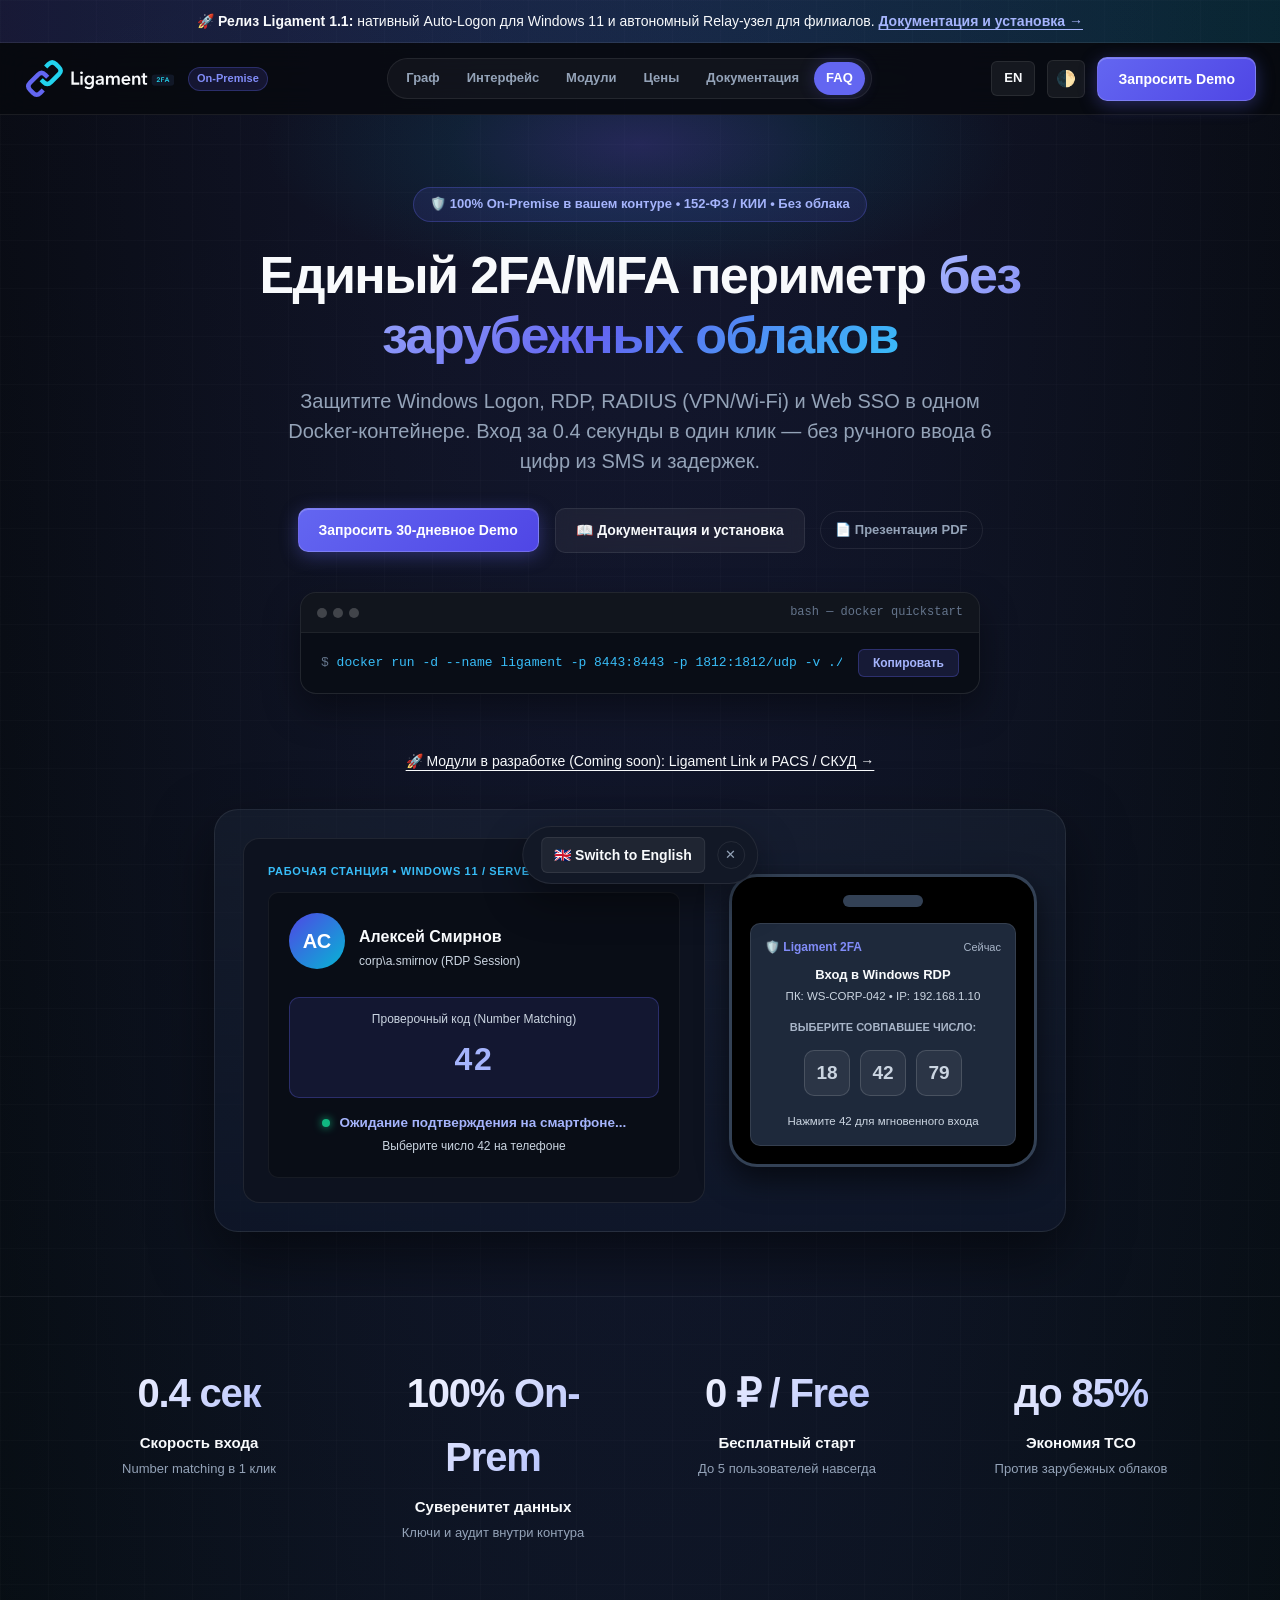
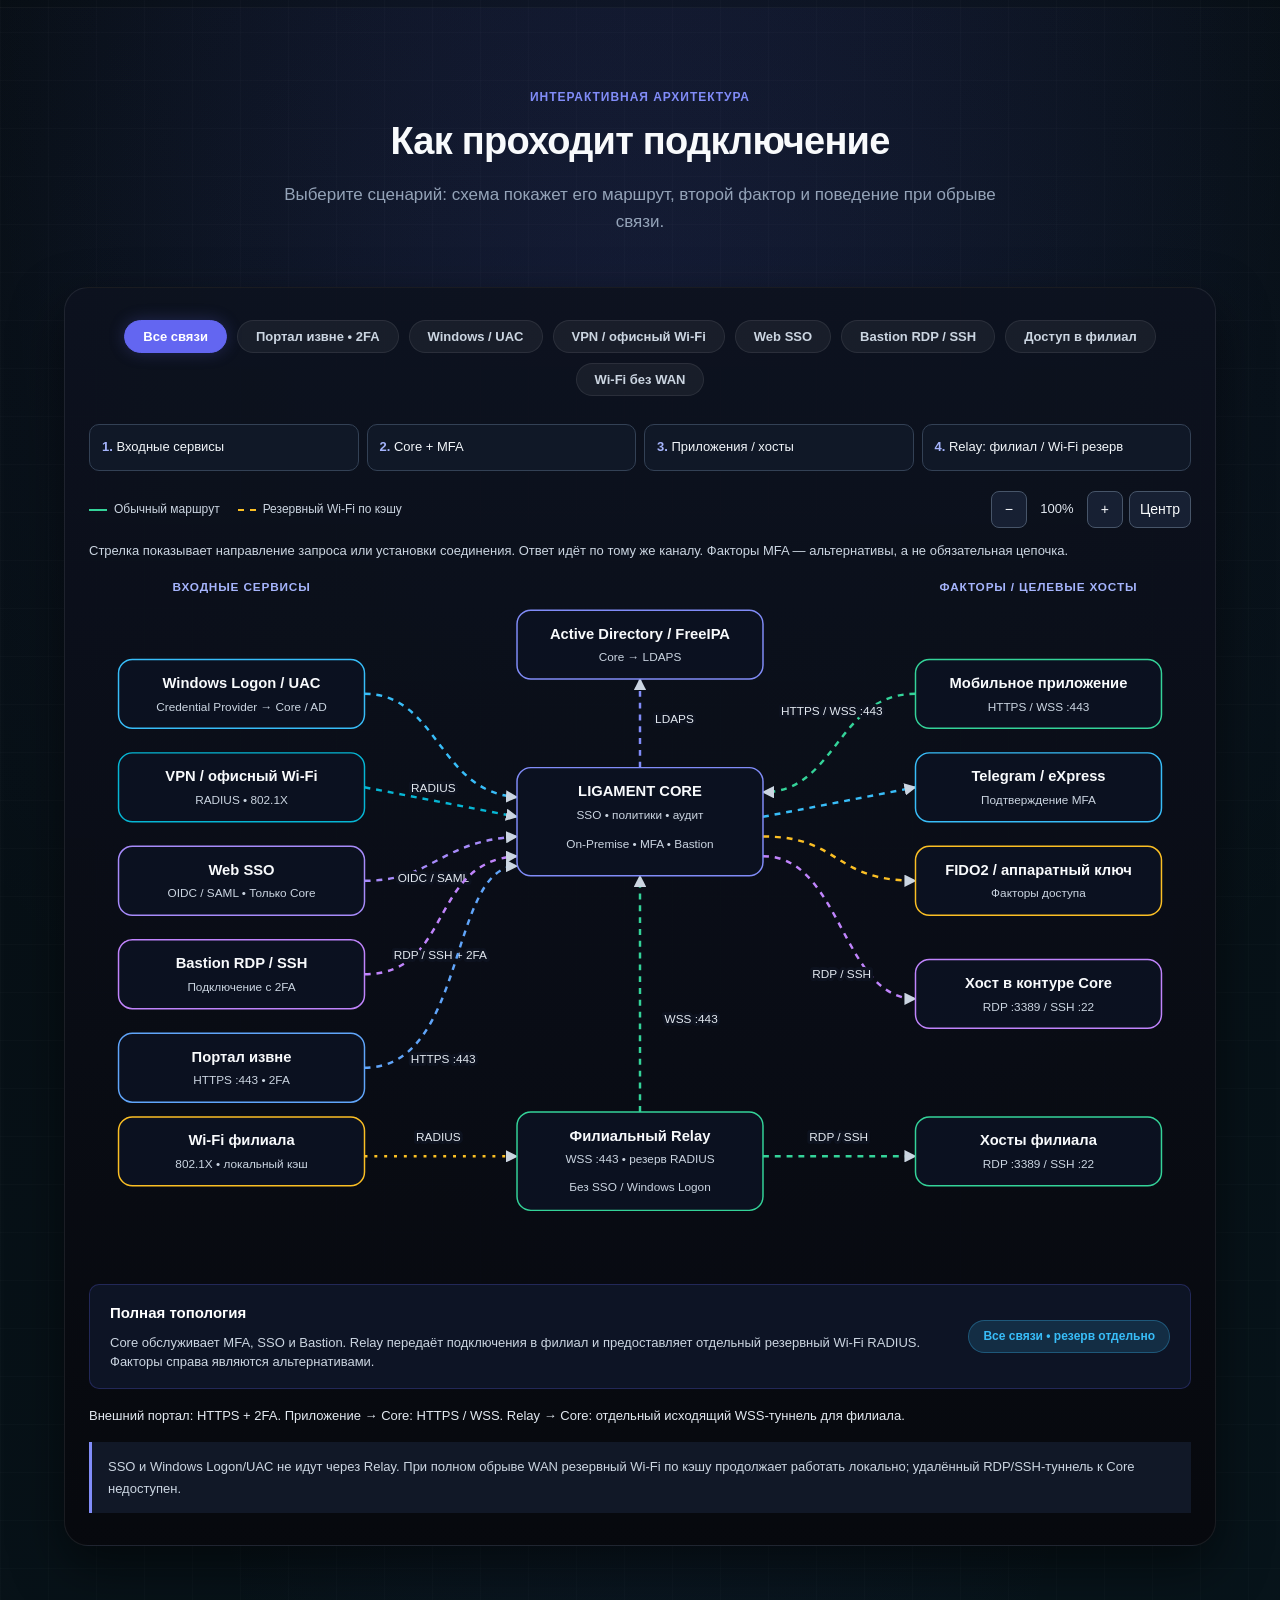
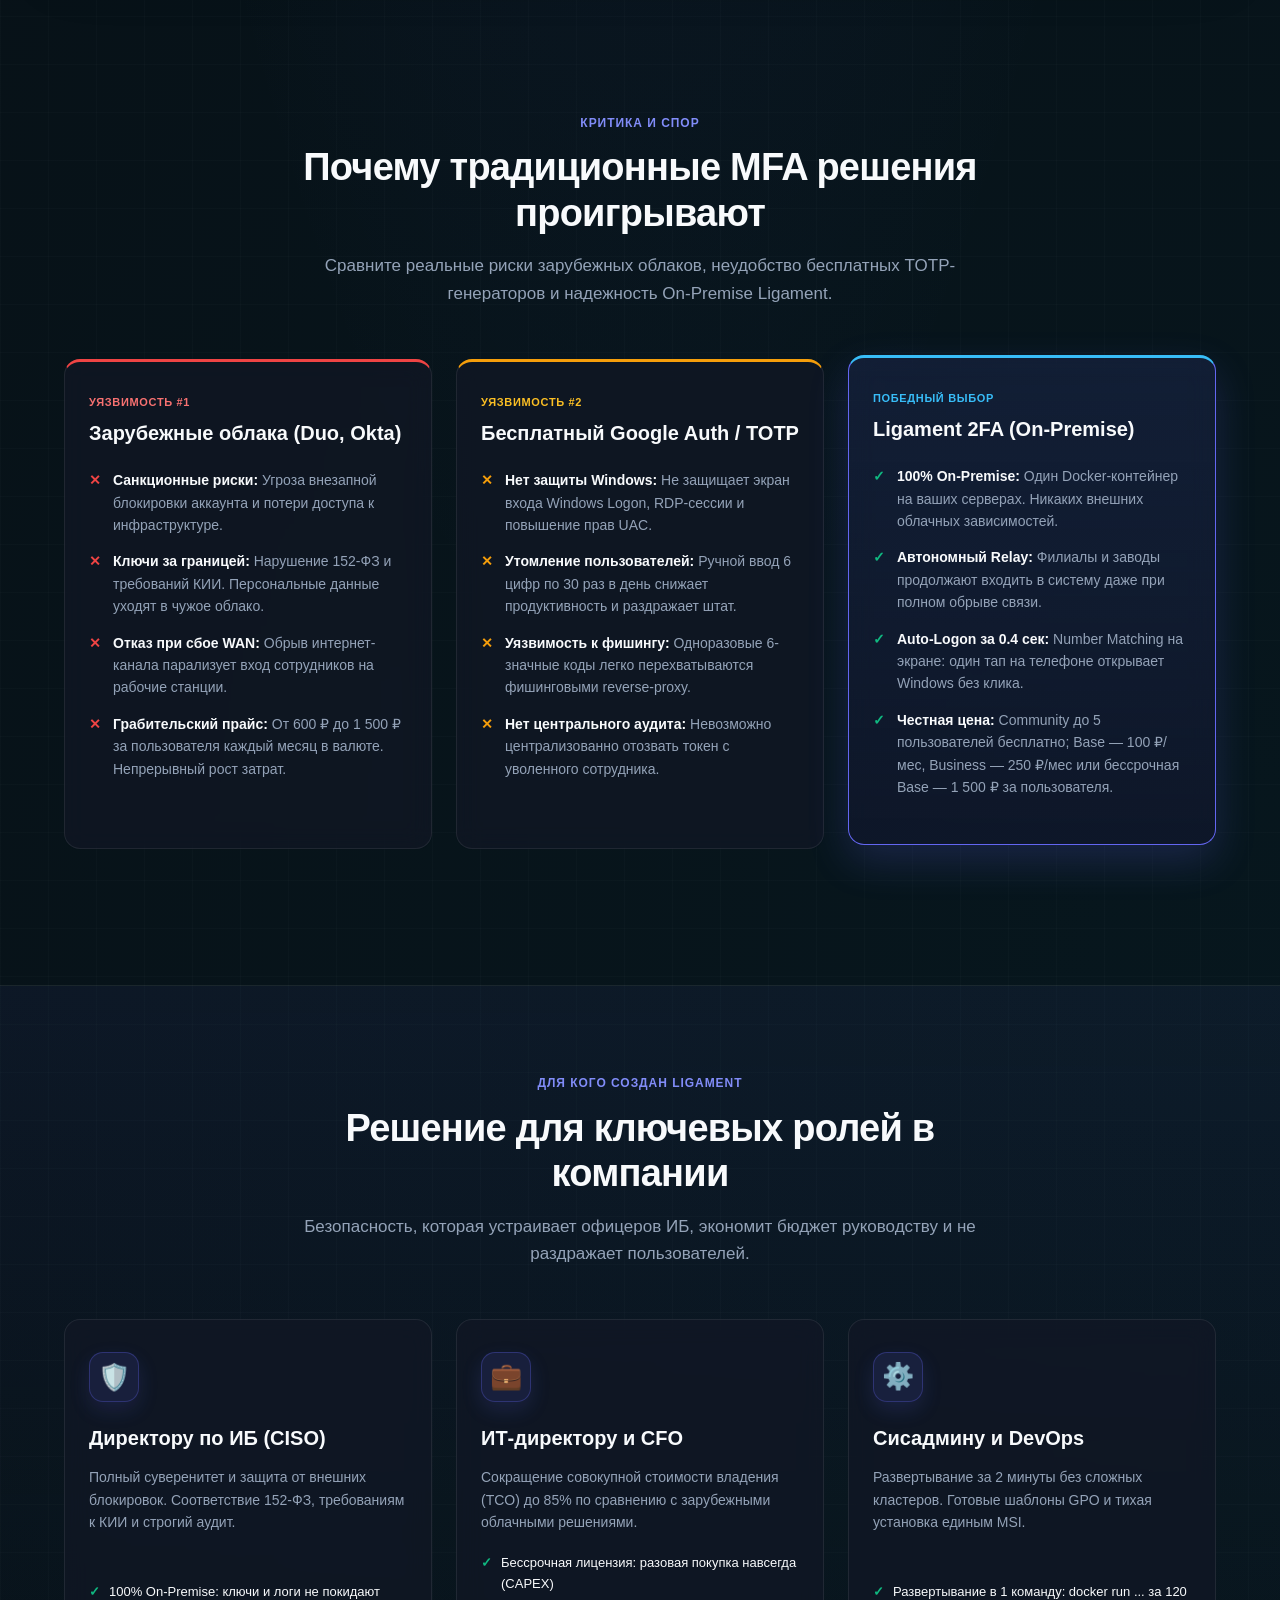
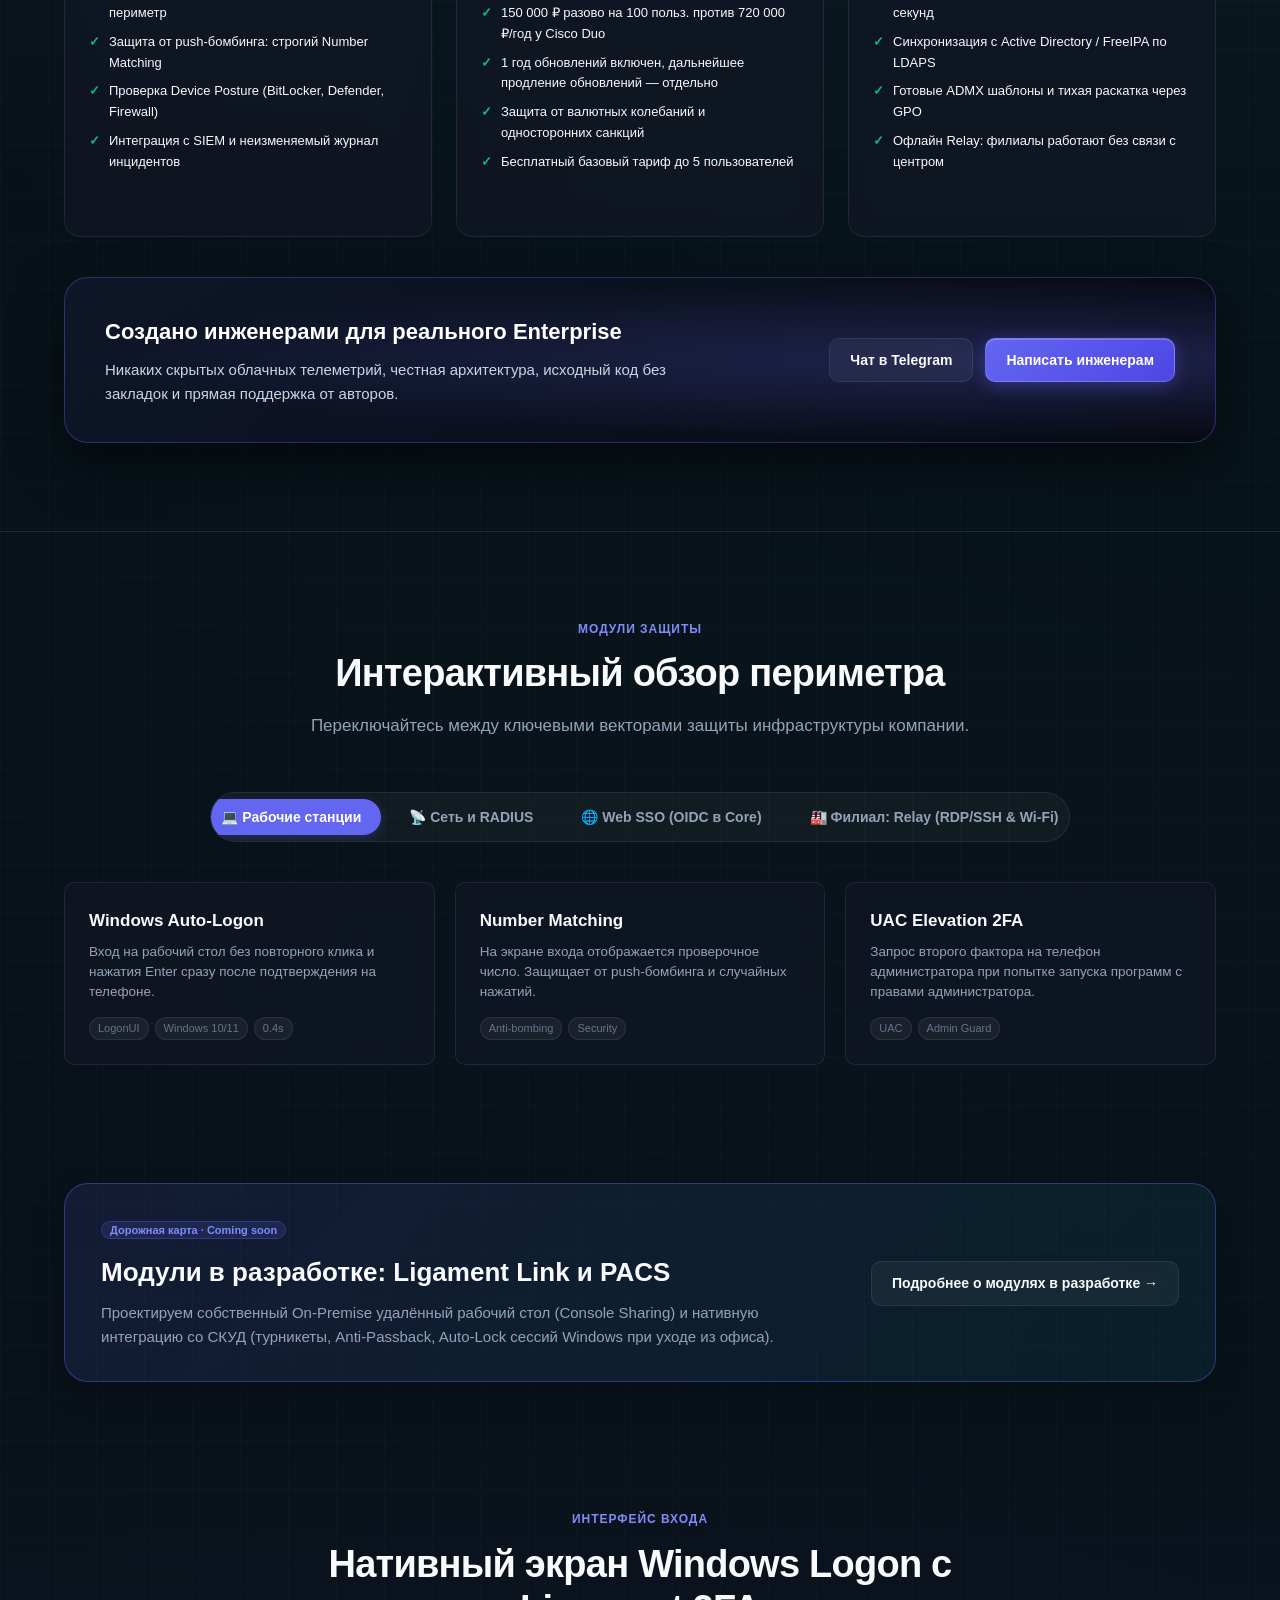
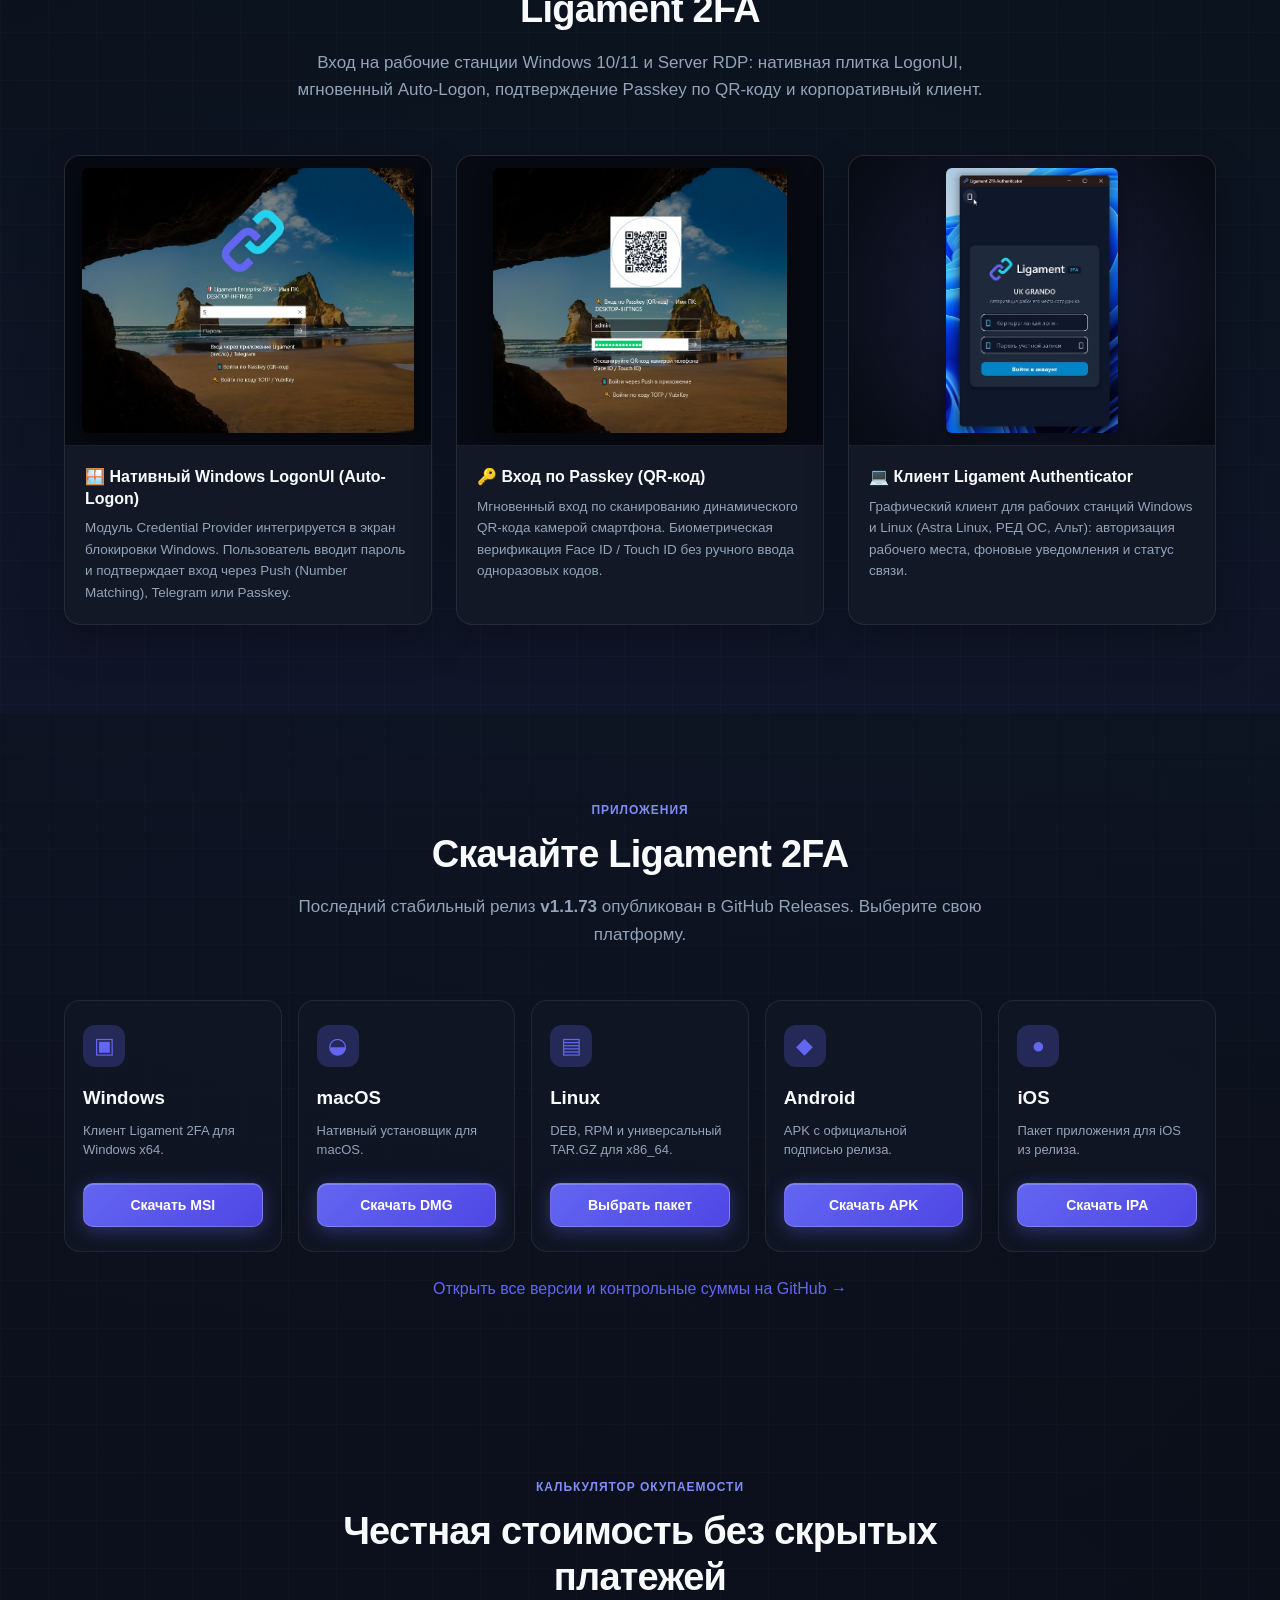
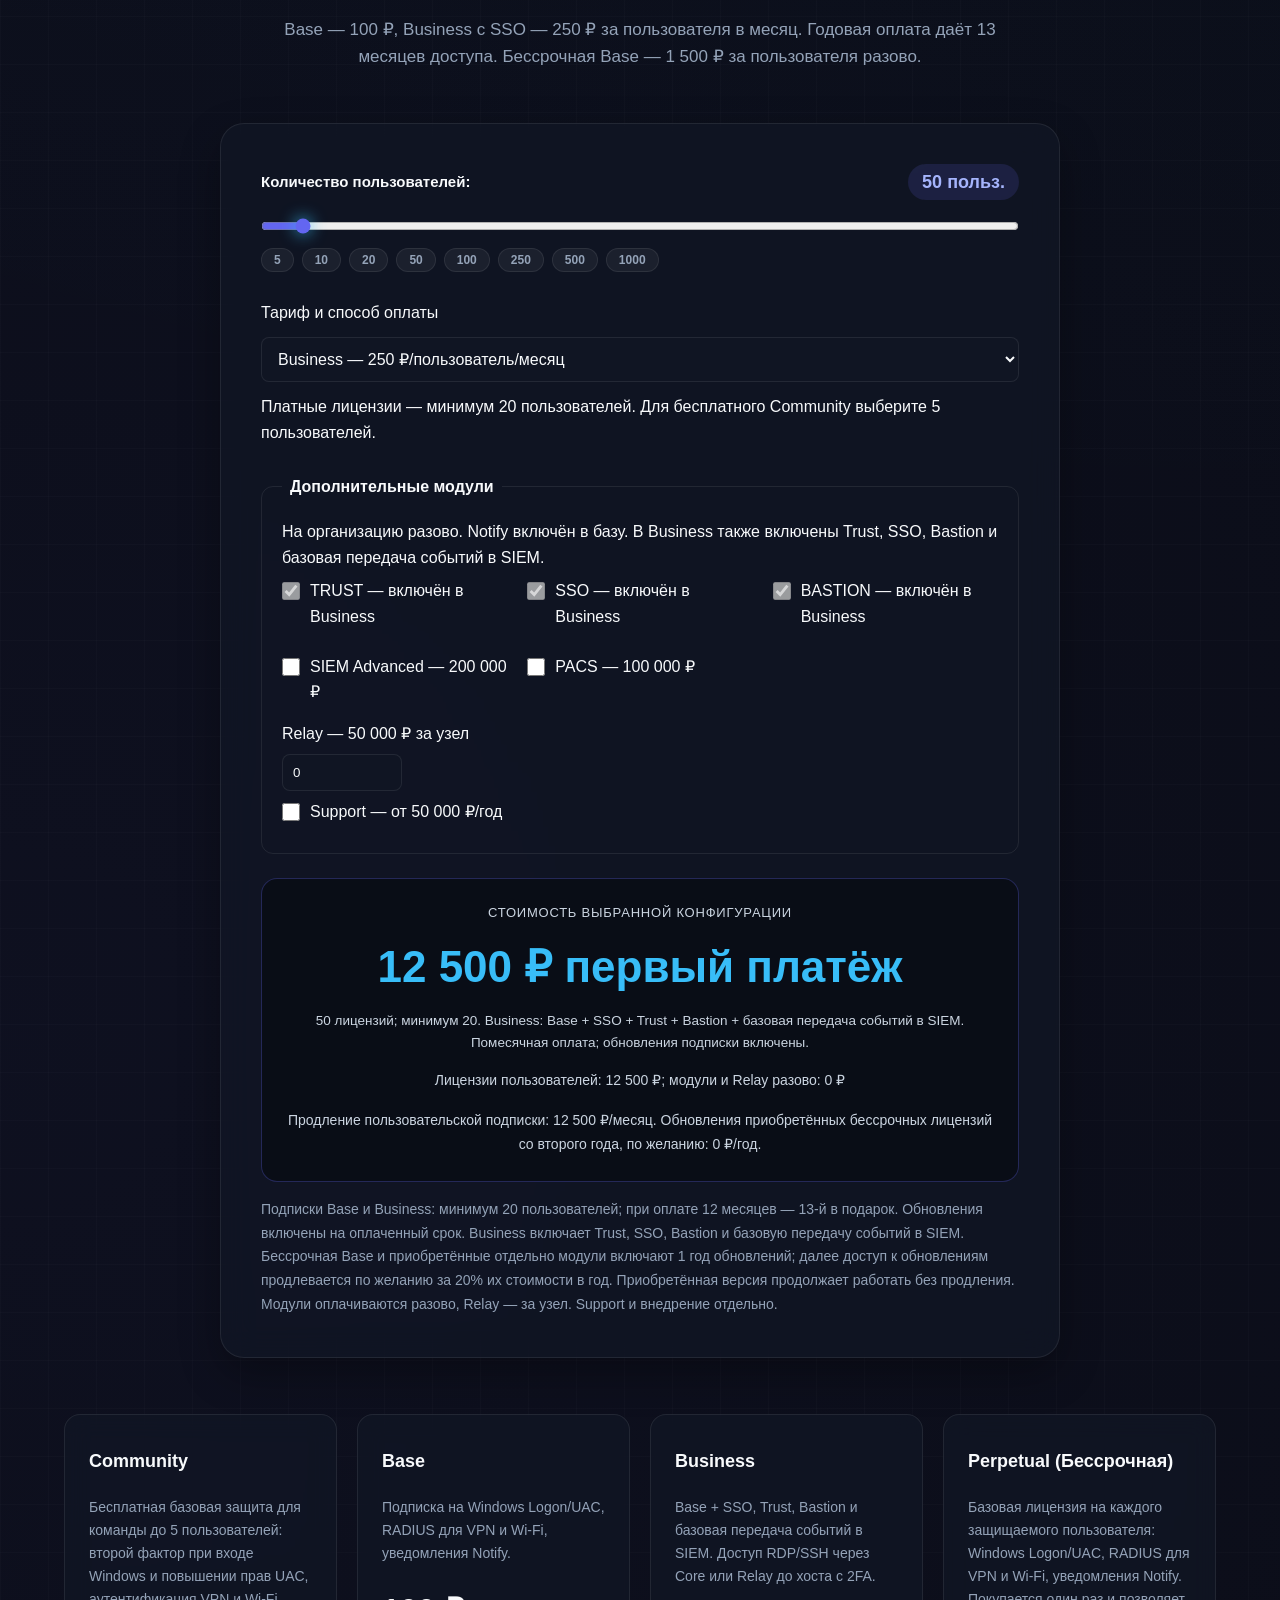
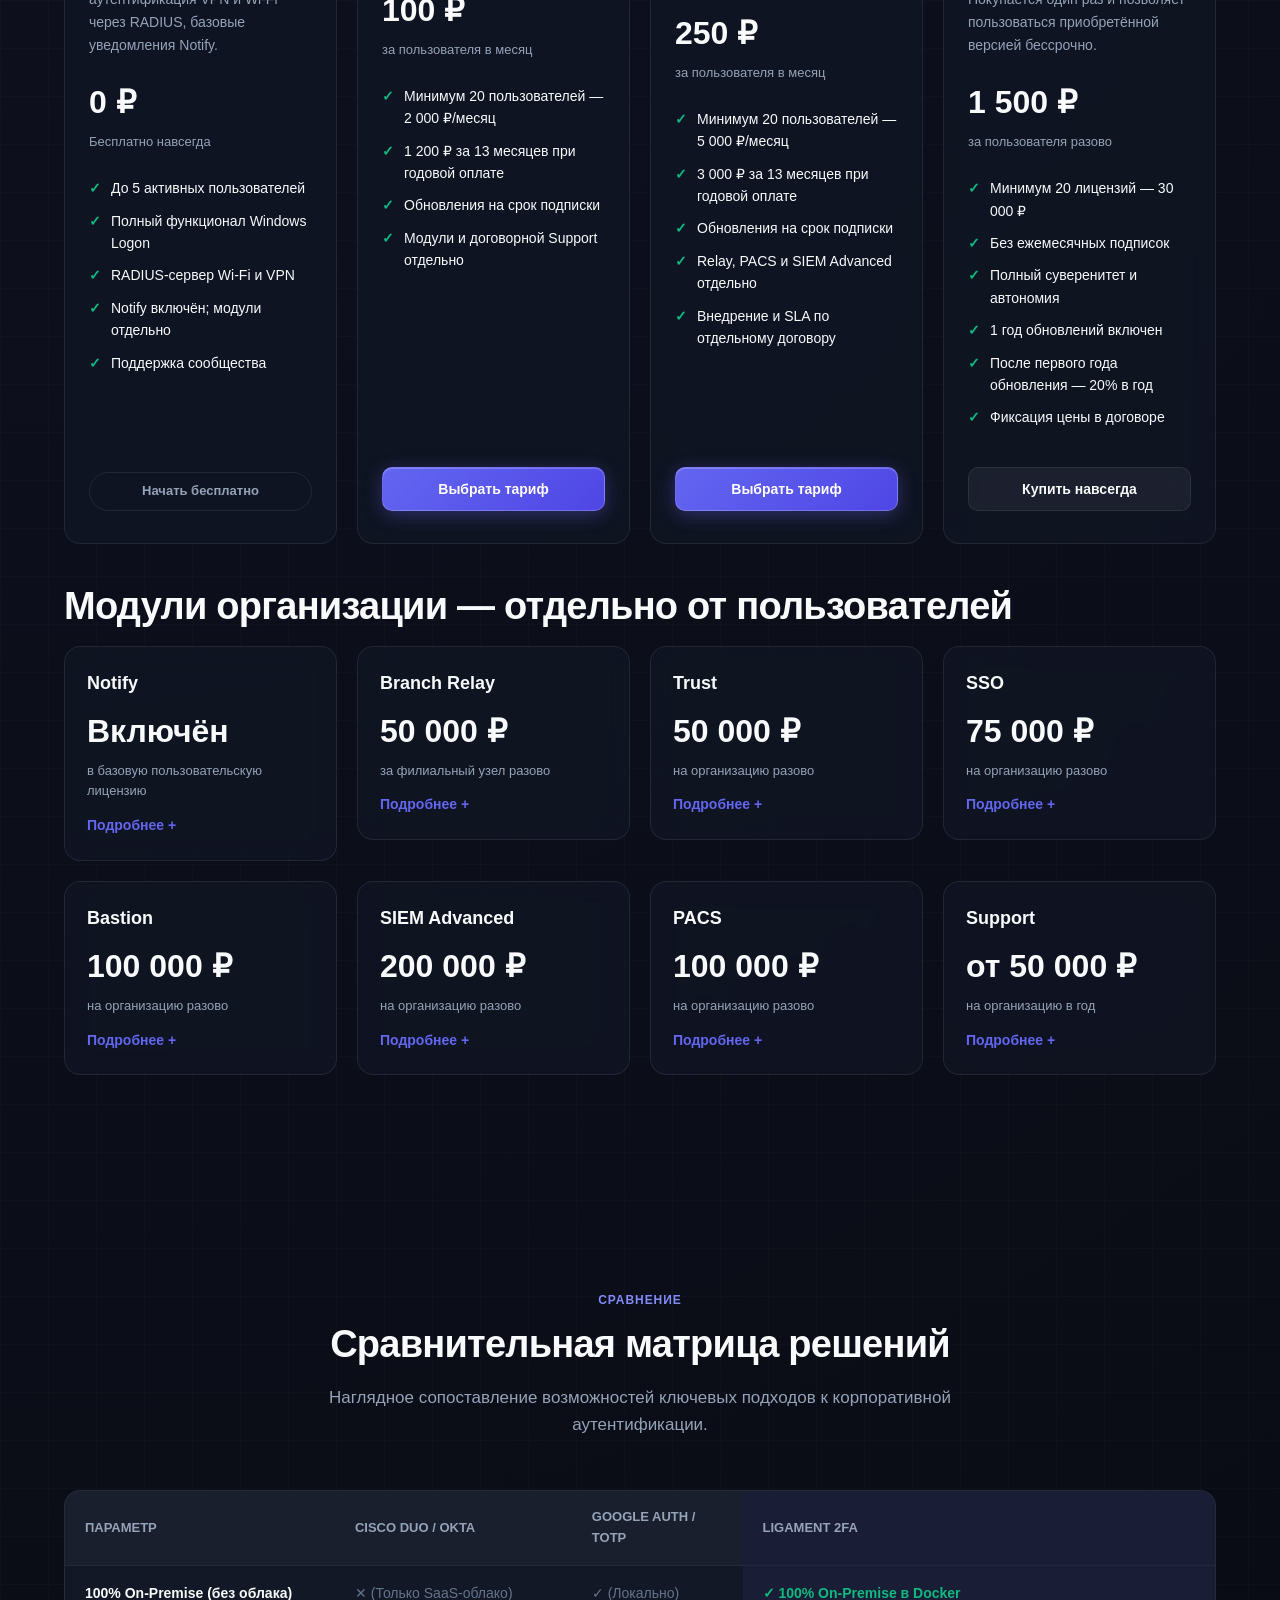
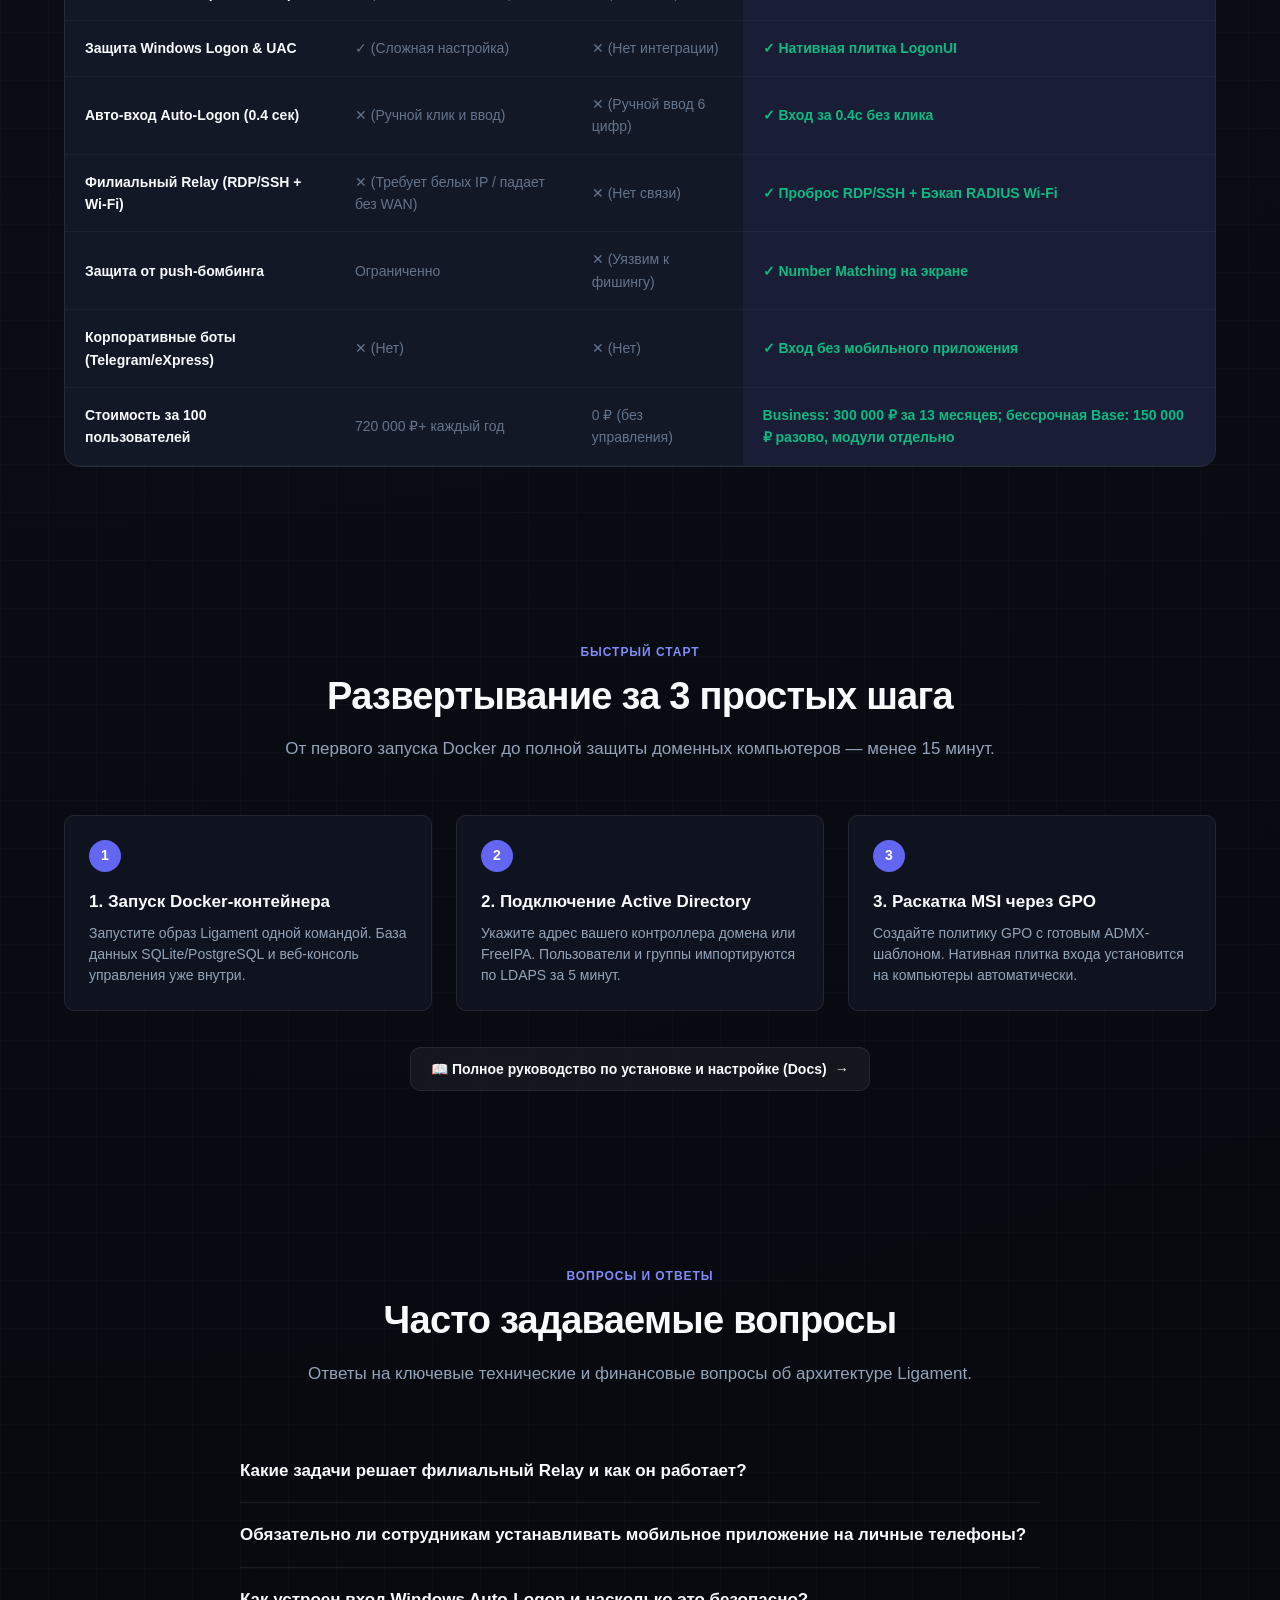
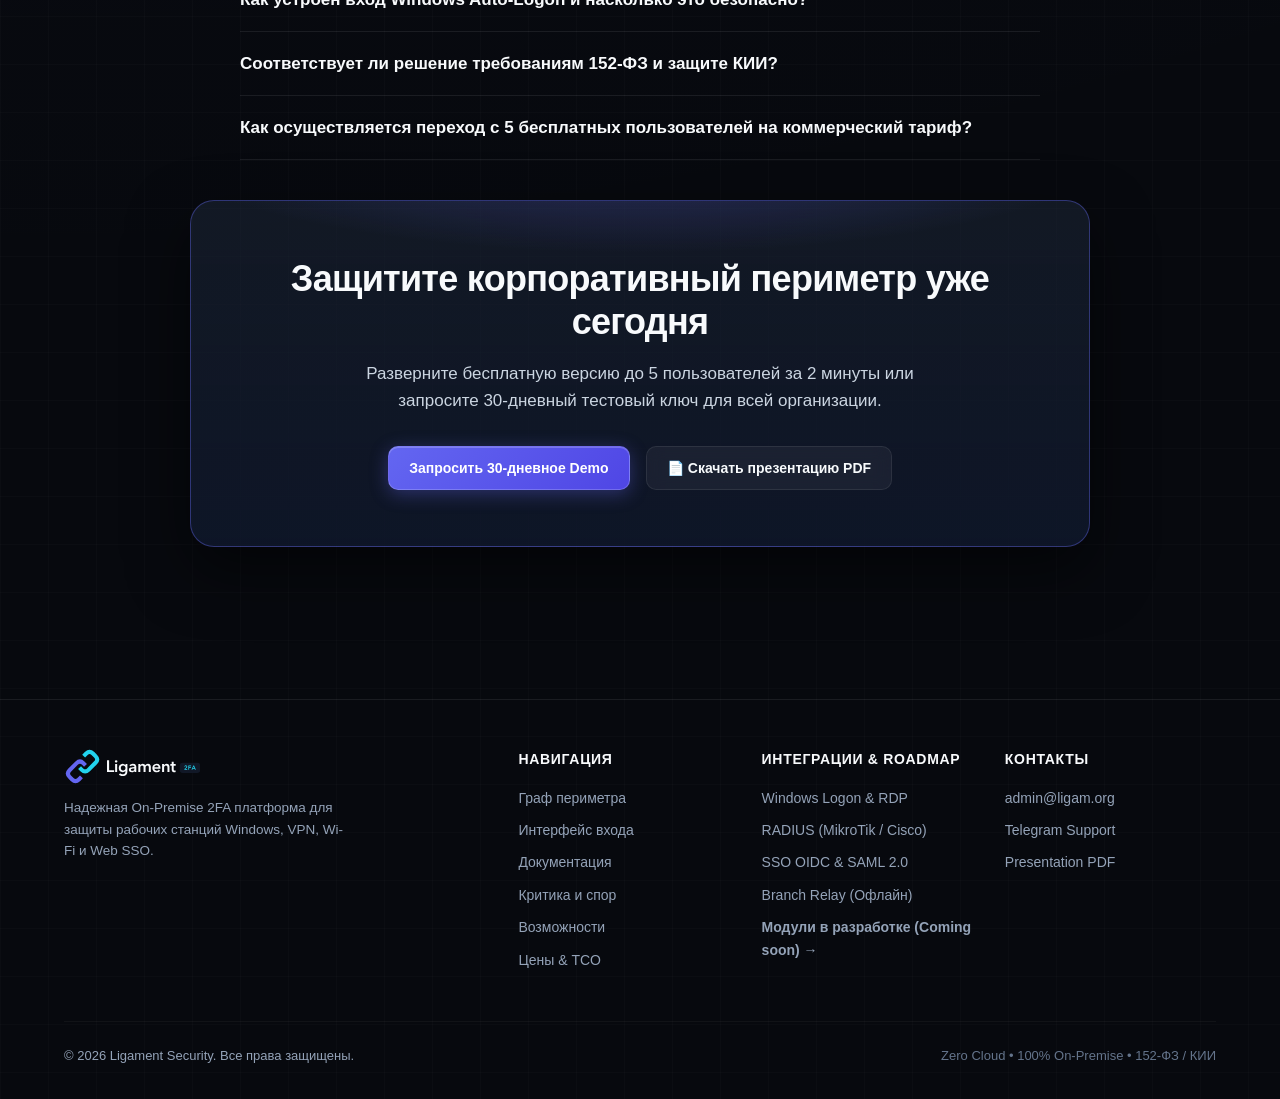
==== index.html @ 35391339 "feat: move Coming soon modules (Link & PACS) to dedicated page - Create dedicated coming-soon.html a" ====
<!DOCTYPE html>
<html lang="ru" data-theme="dark">
<head>
  <meta charset="utf-8">
  <meta name="viewport" content="width=device-width, initial-scale=1.0">
  <meta http-equiv="Content-Security-Policy" content="default-src 'self'; script-src 'self'; style-src 'self' 'unsafe-inline'; img-src 'self' data:; media-src 'self'; font-src 'self'; connect-src 'none'; form-action 'self' https:; base-uri 'none'; object-src 'none'; upgrade-insecure-requests">
  <meta http-equiv="X-Content-Type-Options" content="nosniff">
  <meta name="referrer" content="strict-origin-when-cross-origin">
  <title>Ligament 2FA — On-Premise MFA для Windows Logon, RDP, RADIUS и SSO</title>
  <meta name="description" content="Автономная 2FA/MFA платформа в одном Docker-контейнере: Windows logon, RDP, RADIUS Wi-Fi/VPN, SSO OIDC/SAML, бастион и СКУД без облачных зависимостей.">
  <meta name="theme-color" content="#07090e">

  <link rel="canonical" href="https://ligam.org/">
  <link rel="alternate" hreflang="ru" href="https://ligam.org/">
  <link rel="alternate" hreflang="en" href="https://ligam.org/en/">
  <link rel="alternate" hreflang="x-default" href="https://ligam.org/">

  <meta property="og:type" content="website">
  <meta property="og:url" content="https://ligam.org/">
  <meta property="og:title" content="Ligament 2FA — On-Premise MFA для Windows Logon, RDP, RADIUS и SSO">
  <meta property="og:description" content="Автономная 2FA/MFA платформа в одном Docker-контейнере: Windows logon, RDP, RADIUS Wi-Fi/VPN, SSO OIDC/SAML, бастион и СКУД без облачных зависимостей.">
  <meta property="og:image" content="https://ligam.org/assets/brand/og-image-ru.png">
  <meta property="og:image:width" content="1200">
  <meta property="og:image:height" content="630">
  <meta property="og:image:type" content="image/png">

  <meta name="twitter:card" content="summary_large_image">
  <meta name="twitter:title" content="Ligament 2FA — On-Premise MFA для Windows Logon, RDP, RADIUS и SSO">
  <meta name="twitter:description" content="Автономная 2FA/MFA платформа в одном Docker-контейнере: Windows logon, RDP, RADIUS Wi-Fi/VPN, SSO OIDC/SAML, бастион и СКУД без облачных зависимостей.">
  <meta name="twitter:image" content="https://ligam.org/assets/brand/og-image-ru.png">

  <link rel="icon" type="image/png" href="assets/brand/favicon.png">
  <link rel="icon" type="image/x-icon" href="assets/brand/favicon.ico">
  <link rel="stylesheet" href="styles.css?v=cs-page-1">
</head>
<body>

  <!-- Announcement Bar -->
  <aside class="announcement-bar" role="complementary">
    <div class="container announcement-inner">
      <span>🚀 <strong>Релиз Ligament 1.1:</strong> нативный Auto-Logon для Windows 11 и автономный Relay-узел для филиалов.</span>
      <a href="docs.html" class="announcement-link">Документация и установка →</a>
    </div>
  </aside>

  <!-- Header -->
  <header class="site-header">
    <div class="container header-inner">
      <a href="#" class="brand-link" aria-label="Ligament Security">
        <img class="brand-logo" src="assets/brand/logo-light.svg" data-logo-dark="assets/brand/logo-light.svg" data-logo-light="assets/brand/logo-on-light.svg" alt="" width="150" height="41">
        <span class="brand-badge">On-Premise</span>
      </a>
      <nav id="site-navigation" class="site-nav" aria-label="Основная навигация">
        <a href="#architecture">Граф</a>
        <a href="#interface">Интерфейс</a>
        <a href="#benefits">Модули</a>
        <a href="#pricing">Цены</a>
        <a href="docs.html">Документация</a>
        <a href="#faq">FAQ</a>
      </nav>
      <div class="header-actions">
        <a href="en/index.html?lang=en" class="lang-switch" hreflang="en" aria-label="Switch to English">EN</a>
        <button class="menu-toggle" type="button" aria-expanded="false" aria-controls="site-navigation" aria-label="Открыть меню">Меню</button>
        <button type="button" id="theme-toggle" class="theme-btn" aria-label="Переключить тему">🌓</button>
        <a href="mailto:admin@ligam.org?subject=Demo%20license%20request" class="btn btn-primary btn-header">Запросить Demo</a>
      </div>
    </div>
  </header>

  <!-- Hero Section -->
  <section class="hero-section">
    <div class="hero-glow"></div>
    <div class="container hero-content">
      <div class="hero-badge-pill">🛡️ 100% On-Premise в вашем контуре • 152-ФЗ / КИИ • Без облака</div>
      <h1 class="hero-title">Единый 2FA/MFA периметр <span>без зарубежных облаков</span></h1>
      <p class="hero-desc">Защитите Windows Logon, RDP, RADIUS (VPN/Wi-Fi) и Web SSO в одном Docker-контейнере. Вход за 0.4 секунды в один клик — без ручного ввода 6 цифр из SMS и задержек.</p>

      <div class="hero-actions">
        <a href="mailto:admin@ligam.org?subject=Demo%20license%20request" class="btn btn-primary">Запросить 30-дневное Demo</a>
        <a href="docs.html" class="btn btn-secondary">📖 Документация и установка</a>
        <a href="assets/downloads/ligament-presentation.pdf" class="btn btn-outline" download>📄 Презентация PDF</a>
      </div>

      <!-- Quickstart Command -->
      <div class="terminal-box">
        <div class="terminal-header">
          <div class="terminal-dots">
            <span class="terminal-dot"></span>
            <span class="terminal-dot"></span>
            <span class="terminal-dot"></span>
          </div>
          <span class="terminal-title">bash — docker quickstart</span>
        </div>
        <div class="terminal-body">
          <div class="terminal-code">
            <span class="prompt">$ </span>docker run -d --name ligament -p 8443:8443 -p 1812:1812/udp -v ./data:/data aligorov/ligament_2fa:latest
          </div>
          <button type="button" class="copy-btn" data-copy="docker run -d --name ligament -p 8443:8443 -p 1812:1812/udp -v ./data:/data aligorov/ligament_2fa:latest">Копировать</button>
        </div>
      </div>

      <a class="link-teaser" href="coming-soon.html">🚀 Модули в разработке (Coming soon): Ligament Link и PACS / СКУД →</a>
      <!-- Interactive Mockup (Windows Logon + Smartphone Push) -->
      <div class="hero-mockup-wrapper">
        <div class="mockup-grid">
          <!-- Left: Windows Screen -->
          <div class="mockup-card">
            <span class="mockup-tag">Рабочая станция • Windows 11 / Server RDP</span>
            <div class="windows-logon-screen">
              <div style="display: flex; align-items: center; gap: 14px; margin-bottom: 16px;">
                <div class="user-avatar-placeholder">АС</div>
                <div>
                  <div class="user-name" style="margin-bottom: 2px;">Алексей Смирнов</div>
                  <div style="font-size: 12px; color: var(--text-muted);">corp\a.smirnov (RDP Session)</div>
                </div>
              </div>
              <div class="matching-number-box">
                <div class="matching-number-label">Проверочный код (Number Matching)</div>
                <div class="matching-number-value">42</div>
              </div>
              <div style="margin-top: 14px; text-align: center;">
                <div id="win-logon-status" style="font-size: 13.5px; font-weight: 600; color: #a5b4fc;">
                  <span class="pulse-dot"></span> Ожидание подтверждения на смартфоне...
                </div>
                <div id="win-logon-sub" style="font-size: 12px; color: var(--text-muted); margin-top: 4px;">
                  Выберите число 42 на телефоне
                </div>
              </div>
            </div>
          </div>

          <!-- Right: Smartphone Push -->
          <div class="phone-mockup">
            <div class="phone-notch"></div>
            <div class="push-notification">
              <div class="push-header">
                <span class="push-app-title">🛡️ Ligament 2FA</span>
                <span class="push-time">Сейчас</span>
              </div>
              <div class="push-text">
                <strong>Вход в Windows RDP</strong><br>
                <span style="font-size: 11.5px; color: var(--text-muted);">ПК: WS-CORP-042 • IP: 192.168.1.10</span>
              </div>
              <div style="font-size: 11px; text-transform: uppercase; color: var(--text-subtle); margin-bottom: 6px; font-weight: 700; text-align: center;">
                Выберите совпавшее число:
              </div>
              <div class="matching-choices">
                <button type="button" class="match-opt" data-match="18">18</button>
                <button type="button" class="match-opt" data-match="42">42</button>
                <button type="button" class="match-opt" data-match="79">79</button>
              </div>
              <div id="phone-push-status" style="font-size: 11.5px; text-align: center; color: var(--text-muted); min-height: 16px;">
                Нажмите 42 для мгновенного входа
              </div>
            </div>
          </div>
        </div>
      </div>
    </div>
  </section>

  <!-- Metrics Bar -->
  <section class="metrics-section">
    <div class="container">
      <div class="metrics-grid">
        <div class="metric-card">
          <div class="metric-value">0.4 сек</div>
          <div class="metric-label">Скорость входа</div>
          <div class="metric-sub">Number matching в 1 клик</div>
        </div>
        <div class="metric-card">
          <div class="metric-value">100% On-Prem</div>
          <div class="metric-label">Суверенитет данных</div>
          <div class="metric-sub">Ключи и аудит внутри контура</div>
        </div>
        <div class="metric-card">
          <div class="metric-value">0 ₽ / Free</div>
          <div class="metric-label">Бесплатный старт</div>
          <div class="metric-sub">До 5 пользователей навсегда</div>
        </div>
        <div class="metric-card">
          <div class="metric-value">до 85%</div>
          <div class="metric-label">Экономия TCO</div>
          <div class="metric-sub">Против зарубежных облаков</div>
        </div>
      </div>
    </div>
  </section>

  <!-- Architecture Graph Section -->
  <section id="architecture" class="section graph-section">
    <div class="container">
      <div class="section-header"><span class="section-tag">Интерактивная архитектура</span><h2 class="section-title">Как проходит подключение</h2><p class="section-desc">Выберите сценарий: схема покажет его маршрут, второй фактор и поведение при обрыве связи.</p></div>
      <div class="graph-wrapper">
        <div class="graph-controls" role="group" aria-label="Сценарии подключения"><button type="button" class="graph-scenario-btn active" data-scenario="all" aria-pressed="true">Все связи</button><button type="button" class="graph-scenario-btn" data-scenario="portal" aria-pressed="false">Портал извне • 2FA</button><button type="button" class="graph-scenario-btn" data-scenario="windows" aria-pressed="false">Windows / UAC</button><button type="button" class="graph-scenario-btn" data-scenario="vpn" aria-pressed="false">VPN / офисный Wi-Fi</button><button type="button" class="graph-scenario-btn" data-scenario="sso" aria-pressed="false">Web SSO</button><button type="button" class="graph-scenario-btn" data-scenario="bastion" aria-pressed="false">Bastion RDP / SSH</button><button type="button" class="graph-scenario-btn" data-scenario="relay" aria-pressed="false">Доступ в филиал</button><button type="button" class="graph-scenario-btn" data-scenario="wifi-offline" aria-pressed="false">Wi-Fi без WAN</button></div>
        <ol id="graph-route" class="graph-route" aria-label="Маршрут выбранного сценария"></ol>
        <div class="graph-toolbar"><span class="graph-legend"><span class="legend-online">Обычный маршрут</span><span class="legend-backup">Резервный Wi-Fi по кэшу</span></span><div class="graph-zoom" role="group" aria-label="Масштаб схемы"><button type="button" data-graph-zoom="out" aria-label="Уменьшить схему">−</button><output id="graph-zoom-value" aria-live="polite">100%</output><button type="button" data-graph-zoom="in" aria-label="Увеличить схему">+</button><button type="button" data-graph-zoom="reset">Центр</button></div></div>
        <p class="graph-caption">Стрелка показывает направление запроса или установки соединения. Ответ идёт по тому же каналу. Факторы MFA — альтернативы, а не обязательная цепочка.</p>
        <p class="scroll-hint graph-scroll-hint">Прокручивайте схему по горизонтали или меняйте масштаб ↔</p>
        <div class="graph-svg-container" tabindex="0" role="region" aria-label="Интерактивная схема архитектуры">
          <div class="graph-offline-mobile"><div><strong>Wi-Fi филиала</strong><span>Точки доступа • 802.1X</span></div><span aria-hidden="true">↓ RADIUS ↓</span><div><strong>Локальный Relay</strong><span>Резервный RADIUS • авторизация по кэшу</span></div></div>
          <svg class="graph-svg" viewBox="0 0 1120 710" xmlns="http://www.w3.org/2000/svg" role="group" aria-labelledby="topology-title topology-desc"><title id="topology-title">Топология Ligament Core и Relay</title><desc id="topology-desc">Входные сервисы слева, Core в центре, факторы и хосты справа. Внизу — Wi-Fi, Relay и хосты филиала. Выберите узел для подробностей.</desc><defs><marker id="graph-arrow" viewBox="0 0 10 10" refX="9" refY="5" markerWidth="5" markerHeight="5" orient="auto"><path d="M0 0 L10 5 L0 10 Z" fill="#cbd5e1"/></marker></defs>
          <text class="graph-zone-label" x="155" y="30">ВХОДНЫЕ СЕРВИСЫ</text><text class="graph-zone-label" x="965" y="30">ФАКТОРЫ / ЦЕЛЕВЫЕ ХОСТЫ</text>
<g class="graph-connection" data-connection="ad"><path id="line-ad" class="flow-line" d="M560 210 L560 120" fill="none" stroke="#818cf8" stroke-width="2.5" marker-end="url(#graph-arrow)"/><text class="graph-edge-label" x="595" y="165">LDAPS</text></g>
<g class="graph-connection" data-connection="win"><path id="line-win" class="flow-line" d="M280 135 C355 135 355 235 435 240" fill="none" stroke="#38bdf8" stroke-width="2.5" marker-end="url(#graph-arrow)"/></g>
<g class="graph-connection" data-connection="vpn"><path id="line-vpn" class="flow-line" d="M280 230 L435 260" fill="none" stroke="#06b6d4" stroke-width="2.5" marker-end="url(#graph-arrow)"/><text class="graph-edge-label" x="350" y="235">RADIUS</text></g>
<g class="graph-connection" data-connection="sso"><path id="line-sso" class="flow-line" d="M280 325 C350 325 355 285 435 280" fill="none" stroke="#a78bfa" stroke-width="2.5" marker-end="url(#graph-arrow)"/><text class="graph-edge-label" x="350" y="326">OIDC / SAML</text></g>
<g class="graph-connection" data-connection="bastion"><path id="line-bastion" class="flow-line" d="M280 420 C370 420 345 305 435 300" fill="none" stroke="#c084fc" stroke-width="2.5" marker-end="url(#graph-arrow)"/><text class="graph-edge-label" x="357" y="405">RDP / SSH + 2FA</text></g>
<g class="graph-connection" data-connection="portal"><path id="line-portal" class="flow-line" d="M280 515 C385 515 365 310 435 310" fill="none" stroke="#60a5fa" stroke-width="2.5" marker-end="url(#graph-arrow)"/><text class="graph-edge-label" x="360" y="510">HTTPS :443</text></g>
<g class="graph-connection" data-connection="push"><path id="line-push" class="flow-line" d="M840 135 C760 135 760 235 685 235" fill="none" stroke="#34d399" stroke-width="2.5" marker-end="url(#graph-arrow)"/><text class="graph-edge-label" x="755" y="157">HTTPS / WSS :443</text></g>
<g class="graph-connection" data-connection="bot"><path id="line-bot" class="flow-line" d="M685 260 L840 230" fill="none" stroke="#38bdf8" stroke-width="2.5" marker-end="url(#graph-arrow)"/></g>
<g class="graph-connection" data-connection="yubi"><path id="line-yubi" class="flow-line" d="M685 280 C765 280 755 325 840 325" fill="none" stroke="#fbbf24" stroke-width="2.5" marker-end="url(#graph-arrow)"/></g>
<g class="graph-connection" data-connection="core-host"><path id="line-core-host" class="flow-line" d="M685 300 C765 300 765 445 840 445" fill="none" stroke="#c084fc" stroke-width="2.5" marker-end="url(#graph-arrow)"/><text class="graph-edge-label" x="765" y="424">RDP / SSH</text></g>
<g class="graph-connection" data-connection="relay"><path id="line-relay" class="flow-line" d="M560 560 L560 320" fill="none" stroke="#34d399" stroke-width="2.5" marker-end="url(#graph-arrow)"/><text class="graph-edge-label" x="612" y="470">WSS :443</text></g>
<g class="graph-connection" data-connection="relay-lan"><path id="line-relay-lan" class="flow-line" d="M685 605 L840 605" fill="none" stroke="#34d399" stroke-width="2.5" marker-end="url(#graph-arrow)"/><text class="graph-edge-label" x="762" y="590">RDP / SSH</text></g>
<g class="graph-connection" data-connection="relay-wifi"><path id="line-relay-wifi" class="flow-line backup-line" d="M280 605 L435 605" fill="none" stroke="#fbbf24" stroke-width="2.5" marker-end="url(#graph-arrow)"/><text class="graph-edge-label" x="355" y="590">RADIUS</text></g>
<g id="node-win" class="graph-node-group" role="button" tabindex="0" aria-pressed="false" aria-label="Windows Logon / UAC" data-title="Windows Logon / UAC" data-desc="Локальная защита входа Windows и повышения прав UAC. Credential Provider связывается с Core/AD; филиальный Relay в этом сценарии не участвует." data-badge="Credential Provider → Core / AD"><rect class="node-bg" x="30" y="100" width="250" height="70" rx="14" fill="#0b1120" stroke="#38bdf8" stroke-width="1.5"/><text class="graph-node-title" x="155" y="129">Windows Logon / UAC</text><text class="graph-node-subtitle" x="155" y="152">Credential Provider → Core / AD</text></g>
<g id="node-vpn" class="graph-node-group" role="button" tabindex="0" aria-pressed="false" aria-label="VPN / офисный Wi-Fi" data-title="VPN / офисный Wi-Fi" data-desc="VPN-шлюзы и точки доступа отправляют RADIUS-запросы в Core. Для сценария с Push или ботом подтверждение второго фактора обрабатывается центральным ядром." data-badge="RADIUS • 802.1X"><rect class="node-bg" x="30" y="195" width="250" height="70" rx="14" fill="#0b1120" stroke="#06b6d4" stroke-width="1.5"/><text class="graph-node-title" x="155" y="224">VPN / офисный Wi-Fi</text><text class="graph-node-subtitle" x="155" y="247">RADIUS • 802.1X</text></g>
<g id="node-sso" class="graph-node-group" role="button" tabindex="0" aria-pressed="false" aria-label="Web SSO" data-title="Web SSO" data-desc="Единый вход в веб-приложения по OIDC/SAML 2.0 работает через Core. Relay не обслуживает Web SSO." data-badge="OIDC / SAML • Только Core"><rect class="node-bg" x="30" y="290" width="250" height="70" rx="14" fill="#0b1120" stroke="#a78bfa" stroke-width="1.5"/><text class="graph-node-title" x="155" y="319">Web SSO</text><text class="graph-node-subtitle" x="155" y="342">OIDC / SAML • Только Core</text></g>
<g id="node-bastion" class="graph-node-group" role="button" tabindex="0" aria-pressed="false" aria-label="Bastion RDP / SSH" data-title="Bastion RDP / SSH" data-desc="Удалённое подключение к хосту по RDP или SSH после подтверждения 2FA: через Core напрямую либо через Core и Relay в филиал." data-badge="Подключение с 2FA"><rect class="node-bg" x="30" y="385" width="250" height="70" rx="14" fill="#0b1120" stroke="#c084fc" stroke-width="1.5"/><text class="graph-node-title" x="155" y="414">Bastion RDP / SSH</text><text class="graph-node-subtitle" x="155" y="437">Подключение с 2FA</text></g>
<g id="node-ad" class="graph-node-group" role="button" tabindex="0" aria-pressed="false" aria-label="Active Directory / FreeIPA" data-title="Active Directory / FreeIPA" data-desc="Core подключается к каталогу по LDAPS для работы с пользователями и группами. Это интеграция каталога, а не филиальный туннель." data-badge="Core → LDAPS"><rect class="node-bg" x="435" y="50" width="250" height="70" rx="14" fill="#0b1120" stroke="#818cf8" stroke-width="1.5"/><text class="graph-node-title" x="560" y="79">Active Directory / FreeIPA</text><text class="graph-node-subtitle" x="560" y="102">Core → LDAPS</text></g>
<g id="node-core" class="graph-node-group" role="button" tabindex="0" aria-pressed="false" aria-label="LIGAMENT CORE" data-title="LIGAMENT CORE" data-desc="Центральное On-Premise ядро: MFA, Web SSO, политики доступа, аудит и маршрутизация Bastion. При потере WAN филиальный Wi-Fi использует локальный Relay, без обращения к Core." data-badge="SSO • политики • аудит"><rect class="node-bg" x="435" y="210" width="250" height="110" rx="14" fill="#0b1120" stroke="#818cf8" stroke-width="1.5"/><text class="graph-node-title" x="560" y="239">LIGAMENT CORE</text><text class="graph-node-subtitle" x="560" y="262">SSO • политики • аудит</text><text class="graph-node-subtitle" x="560" y="292">On-Premise • MFA • Bastion</text></g>
<g id="node-push" class="graph-node-group" role="button" tabindex="0" aria-pressed="false" aria-label="Мобильное приложение / Push" data-title="Мобильное приложение / Push" data-desc="Приложение пользователя устанавливает защищённое соединение с Ligament Core по HTTPS и WSS. По этому каналу обрабатываются запросы и подтверждения 2FA, включая Number Matching. Этот канал не является туннелем Relay." data-badge="HTTPS / WSS :443 • Number Matching"><rect class="node-bg" x="840" y="100" width="250" height="70" rx="14" fill="#0b1120" stroke="#34d399" stroke-width="1.5"/><text class="graph-node-title" x="965" y="129">Мобильное приложение</text><text class="graph-node-subtitle" x="965" y="152">HTTPS / WSS :443</text></g>
<g id="node-bot" class="graph-node-group" role="button" tabindex="0" aria-pressed="false" aria-label="Telegram / eXpress" data-title="Telegram / eXpress" data-desc="Подтверждение второго фактора через поддерживаемый мессенджер. Это альтернативный канал MFA, а не дополнительный обязательный шаг после Push." data-badge="Подтверждение MFA"><rect class="node-bg" x="840" y="195" width="250" height="70" rx="14" fill="#0b1120" stroke="#38bdf8" stroke-width="1.5"/><text class="graph-node-title" x="965" y="224">Telegram / eXpress</text><text class="graph-node-subtitle" x="965" y="247">Подтверждение MFA</text></g>
<g id="node-yubi" class="graph-node-group" role="button" tabindex="0" aria-pressed="false" aria-label="FIDO2 / аппаратный ключ" data-title="FIDO2 / аппаратный ключ" data-desc="Аппаратные ключи — отдельный вариант второго фактора. Показанные сценарии используют выбранный канал MFA; не все факторы требуются одновременно." data-badge="Факторы доступа"><rect class="node-bg" x="840" y="290" width="250" height="70" rx="14" fill="#0b1120" stroke="#fbbf24" stroke-width="1.5"/><text class="graph-node-title" x="965" y="319">FIDO2 / аппаратный ключ</text><text class="graph-node-subtitle" x="965" y="342">Факторы доступа</text></g>
<g id="node-host" class="graph-node-group" role="button" tabindex="0" aria-pressed="false" aria-label="Хост в контуре Core" data-title="Хост в контуре Core" data-desc="Целевая рабочая станция или сервер, доступный через Core. Bastion передаёт к хосту RDP/SSH-подключение после 2FA." data-badge="RDP :3389 / SSH :22"><rect class="node-bg" x="840" y="405" width="250" height="70" rx="14" fill="#0b1120" stroke="#c084fc" stroke-width="1.5"/><text class="graph-node-title" x="965" y="434">Хост в контуре Core</text><text class="graph-node-subtitle" x="965" y="457">RDP :3389 / SSH :22</text></g>
<g id="node-relay" class="graph-node-group" role="button" tabindex="0" aria-pressed="false" aria-label="Филиальный Relay" data-title="Филиальный Relay" data-desc="Две задачи: исходящий WSS-туннель к Core для RDP/SSH и резервный RADIUS Wi-Fi по локальному кэшу при обрыве WAN. Relay не обслуживает SSO и Windows Logon/UAC." data-badge="WSS :443 • резерв RADIUS"><rect class="node-bg" x="435" y="560" width="250" height="100" rx="14" fill="#0b1120" stroke="#34d399" stroke-width="1.5"/><text class="graph-node-title" x="560" y="589">Филиальный Relay</text><text class="graph-node-subtitle" x="560" y="612">WSS :443 • резерв RADIUS</text><text class="graph-node-subtitle" x="560" y="640">Без SSO / Windows Logon</text></g>
<g id="node-branch-lan" class="graph-node-group" role="button" tabindex="0" aria-pressed="false" aria-label="Хосты филиала" data-title="Хосты филиала" data-desc="Хосты за Relay: доступ к ним идёт через Core и исходящий туннель филиала, после 2FA. При полном обрыве WAN этот удалённый маршрут недоступен." data-badge="RDP :3389 / SSH :22"><rect class="node-bg" x="840" y="565" width="250" height="70" rx="14" fill="#0b1120" stroke="#34d399" stroke-width="1.5"/><text class="graph-node-title" x="965" y="594">Хосты филиала</text><text class="graph-node-subtitle" x="965" y="617">RDP :3389 / SSH :22</text></g>
<g id="node-portal" class="graph-node-group" role="button" tabindex="0" aria-pressed="false" aria-label="Внешний доступ к порталу" data-title="Внешний доступ к порталу" data-desc="Пользователь открывает портал Ligament извне по HTTPS. Доступ к порталу защищён двухфакторной аутентификацией. Мобильное приложение соединяется с Core по HTTPS/WSS; это отдельный канал от туннеля Relay." data-badge="HTTPS :443 • 2FA"><rect class="node-bg" x="30" y="480" width="250" height="70" rx="14" fill="#0b1120" stroke="#60a5fa" stroke-width="1.5"/><text class="graph-node-title" x="155" y="509">Портал извне</text><text class="graph-node-subtitle" x="155" y="532">HTTPS :443 • 2FA</text></g>
<g id="node-branch-wifi" class="graph-node-group" role="button" tabindex="0" aria-pressed="false" aria-label="Wi-Fi филиала" data-title="Wi-Fi филиала" data-desc="При обрыве WAN точки доступа филиала обращаются к локальному резервному RADIUS Relay. Авторизация продолжается по доступному локальному кэшу; Core и мобильный Push в этом аварийном маршруте не участвуют." data-badge="802.1X • локальный кэш"><rect class="node-bg" x="30" y="565" width="250" height="70" rx="14" fill="#0b1120" stroke="#fbbf24" stroke-width="1.5"/><text class="graph-node-title" x="155" y="594">Wi-Fi филиала</text><text class="graph-node-subtitle" x="155" y="617">802.1X • локальный кэш</text></g>
          </svg>
        </div>
        <div class="graph-info-banner" role="status" aria-live="polite" aria-atomic="true"><div><h3 id="graph-info-title" class="graph-info-title">Полная топология</h3><p id="graph-info-desc" class="graph-info-desc">Выберите сценарий или узел.</p></div><span id="graph-info-badge" class="graph-info-badge">Все связи</span></div>
        <p class="graph-transport">Внешний портал: HTTPS + 2FA. Приложение → Core: HTTPS / WSS. Relay → Core: отдельный исходящий WSS-туннель для филиала.</p>
        <p class="graph-boundaries">SSO и Windows Logon/UAC не идут через Relay. При полном обрыве WAN резервный Wi-Fi по кэшу продолжает работать локально; удалённый RDP/SSH-туннель к Core недоступен.</p>
      </div>
    </div>
  </section>

  <!-- Debate & Comparison Section -->
  <section id="debate" class="section">
    <div class="container">
      <div class="section-header">
        <span class="section-tag">Критика и спор</span>
        <h2 class="section-title">Почему традиционные MFA решения проигрывают</h2>
        <p class="section-desc">Сравните реальные риски зарубежных облаков, неудобство бесплатных TOTP-генераторов и надежность On-Premise Ligament.</p>
      </div>

      <div class="debate-grid">
        <!-- Cloud Card -->
        <div class="debate-card card-cloud">
          <div class="debate-header">
            <span class="debate-type">Уязвимость #1</span>
            <h3 class="debate-title">Зарубежные облака (Duo, Okta)</h3>
          </div>
          <ul class="debate-list">
            <li><strong>Санкционные риски:</strong> Угроза внезапной блокировки аккаунта и потери доступа к инфраструктуре.</li><li><strong>Ключи за границей:</strong> Нарушение 152-ФЗ и требований КИИ. Персональные данные уходят в чужое облако.</li><li><strong>Отказ при сбое WAN:</strong> Обрыв интернет-канала парализует вход сотрудников на рабочие станции.</li><li><strong>Грабительский прайс:</strong> От 600 ₽ до 1 500 ₽ за пользователя каждый месяц в валюте. Непрерывный рост затрат.</li>
          </ul>
        </div>

        <!-- TOTP Card -->
        <div class="debate-card card-totp">
          <div class="debate-header">
            <span class="debate-type">Уязвимость #2</span>
            <h3 class="debate-title">Бесплатный Google Auth / TOTP</h3>
          </div>
          <ul class="debate-list">
            <li><strong>Нет защиты Windows:</strong> Не защищает экран входа Windows Logon, RDP-сессии и повышение прав UAC.</li><li><strong>Утомление пользователей:</strong> Ручной ввод 6 цифр по 30 раз в день снижает продуктивность и раздражает штат.</li><li><strong>Уязвимость к фишингу:</strong> Одноразовые 6-значные коды легко перехватываются фишинговыми reverse-proxy.</li><li><strong>Нет центрального аудита:</strong> Невозможно централизованно отозвать токен с уволенного сотрудника.</li>
          </ul>
        </div>

        <!-- Ligament Card -->
        <div class="debate-card card-ligament">
          <div class="debate-header">
            <span class="debate-type">Победный выбор</span>
            <h3 class="debate-title">Ligament 2FA (On-Premise)</h3>
          </div>
          <ul class="debate-list">
            <li><strong>100% On-Premise:</strong> Один Docker-контейнер на ваших серверах. Никаких внешних облачных зависимостей.</li><li><strong>Автономный Relay:</strong> Филиалы и заводы продолжают входить в систему даже при полном обрыве связи.</li><li><strong>Auto-Logon за 0.4 сек:</strong> Number Matching на экране: один тап на телефоне открывает Windows без клика.</li><li><strong>Честная цена:</strong> Community до 5 пользователей бесплатно; Base — 100 ₽/мес, Business — 250 ₽/мес или бессрочная Base — 1 500 ₽ за пользователя.</li>
          </ul>
        </div>
      </div>
    </div>
  </section>

  <!-- Personas Section -->
  <section id="personas" class="collab-section section">
    <div class="container">
      <div class="section-header">
        <span class="section-tag">Для кого создан Ligament</span>
        <h2 class="section-title">Решение для ключевых ролей в компании</h2>
        <p class="section-desc">Безопасность, которая устраивает офицеров ИБ, экономит бюджет руководству и не раздражает пользователей.</p>
      </div>

      <div class="collab-grid">
        <!-- CISO -->
        <div class="collab-card">
          <div class="collab-icon-box">🛡️</div>
          <h3 class="collab-card-title">Директору по ИБ (CISO)</h3>
          <p class="collab-card-desc">Полный суверенитет и защита от внешних блокировок. Соответствие 152-ФЗ, требованиям к КИИ и строгий аудит.</p>
          <ul class="collab-card-list">
            <li>100% On-Premise: ключи и логи не покидают периметр</li><li>Защита от push-бомбинга: строгий Number Matching</li><li>Проверка Device Posture (BitLocker, Defender, Firewall)</li><li>Интеграция с SIEM и неизменяемый журнал инцидентов</li>
          </ul>
        </div>

        <!-- CIO/CFO -->
        <div class="collab-card">
          <div class="collab-icon-box">💼</div>
          <h3 class="collab-card-title">ИТ-директору и CFO</h3>
          <p class="collab-card-desc">Сокращение совокупной стоимости владения (TCO) до 85% по сравнению с зарубежными облачными решениями.</p>
          <ul class="collab-card-list">
            <li>Бессрочная лицензия: разовая покупка навсегда (CAPEX)</li><li>150 000 ₽ разово на 100 польз. против 720 000 ₽/год у Cisco Duo</li><li>1 год обновлений включен, дальнейшее продление обновлений — отдельно</li><li>Защита от валютных колебаний и односторонних санкций</li><li>Бесплатный базовый тариф до 5 пользователей</li>
          </ul>
        </div>

        <!-- SysAdmin -->
        <div class="collab-card">
          <div class="collab-icon-box">⚙️</div>
          <h3 class="collab-card-title">Сисадмину и DevOps</h3>
          <p class="collab-card-desc">Развертывание за 2 минуты без сложных кластеров. Готовые шаблоны GPO и тихая установка единым MSI.</p>
          <ul class="collab-card-list">
            <li>Развертывание в 1 команду: docker run ... за 120 секунд</li><li>Синхронизация с Active Directory / FreeIPA по LDAPS</li><li>Готовые ADMX шаблоны и тихая раскатка через GPO</li><li>Офлайн Relay: филиалы работают без связи с центром</li>
          </ul>
        </div>
      </div>

      <!-- Founder Box (Always High-Contrast & Legible) -->
      <div class="founder-box">
        <div class="founder-text">
          <h3 style="color: #ffffff !important;">Создано инженерами для реального Enterprise</h3>
          <p style="color: #cbd5e1 !important;">Никаких скрытых облачных телеметрий, честная архитектура, исходный код без закладок и прямая поддержка от авторов.</p>
        </div>
        <div class="founder-actions">
          <a href="https://t.me/ligament_support" class="btn btn-secondary" target="_blank" rel="noopener noreferrer">Чат в Telegram</a>
          <a href="mailto:admin@ligam.org?subject=Question%20about%20Ligament" class="btn btn-primary">Написать инженерам</a>
        </div>
      </div>
    </div>
  </section>

  <!-- Interactive Perimeter Tabs Section -->
  <section id="benefits" class="section">
    <div class="container">
      <div class="section-header">
        <span class="section-tag">Модули защиты</span>
        <h2 class="section-title">Интерактивный обзор периметра</h2>
        <p class="section-desc">Переключайтесь между ключевыми векторами защиты инфраструктуры компании.</p>
      </div>

      <!-- Tabs Navigation -->
      <div class="tabs-nav" role="tablist" aria-label="Векторы защиты">
        <button type="button" id="tab-btn-workstations" class="tab-btn active" role="tab" aria-selected="true" aria-controls="tab-workstations" data-tab="tab-workstations">💻 Рабочие станции</button>
        <button type="button" id="tab-btn-radius" class="tab-btn" role="tab" aria-selected="false" aria-controls="tab-radius" data-tab="tab-radius" tabindex="-1">📡 Сеть и RADIUS</button>
        <button type="button" id="tab-btn-sso" class="tab-btn" role="tab" aria-selected="false" aria-controls="tab-sso" data-tab="tab-sso" tabindex="-1">🌐 Web SSO (OIDC в Core)</button>
        <button type="button" id="tab-btn-relay" class="tab-btn" role="tab" aria-selected="false" aria-controls="tab-relay" data-tab="tab-relay" tabindex="-1">🏭 Филиал: Relay (RDP/SSH & Wi-Fi)</button>
      </div>

      <!-- Tab 1: Workstations -->
      <div id="tab-workstations" class="tab-content active" role="tabpanel" aria-labelledby="tab-btn-workstations">
        <div class="feature-tab-grid">
          <div class="feat-card">
            <h4 class="feat-card-title">Windows Auto-Logon</h4>
            <p class="feat-card-desc">Вход на рабочий стол без повторного клика и нажатия Enter сразу после подтверждения на телефоне.</p>
            <div class="tag-pills"><span class="tag-pill">LogonUI</span><span class="tag-pill">Windows 10/11</span><span class="tag-pill">0.4s</span></div>
          </div>
          <div class="feat-card">
            <h4 class="feat-card-title">Number Matching</h4>
            <p class="feat-card-desc">На экране входа отображается проверочное число. Защищает от push-бомбинга и случайных нажатий.</p>
            <div class="tag-pills"><span class="tag-pill">Anti-bombing</span><span class="tag-pill">Security</span></div>
          </div>
          <div class="feat-card">
            <h4 class="feat-card-title">UAC Elevation 2FA</h4>
            <p class="feat-card-desc">Запрос второго фактора на телефон администратора при попытке запуска программ с правами администратора.</p>
            <div class="tag-pills"><span class="tag-pill">UAC</span><span class="tag-pill">Admin Guard</span></div>
          </div>
        </div>
      </div>

      <!-- Tab 2: RADIUS -->
      <div id="tab-radius" class="tab-content" role="tabpanel" aria-labelledby="tab-btn-radius">
        <div class="feature-tab-grid">
          <div class="feat-card">
            <h4 class="feat-card-title">RADIUS Push Holding (RFC 5080)</h4>
            <p class="feat-card-desc">Сервер удерживает UDP-сессию на время подтверждения вторым фактором, предотвращая повторные запросы.</p>
            <div class="tag-pills"><span class="tag-pill">RFC 5080</span><span class="tag-pill">UDP</span></div>
          </div>
          <div class="feat-card">
            <h4 class="feat-card-title">Корпоративный Wi-Fi 802.1X</h4>
            <p class="feat-card-desc">Бесшовный доступ к корпоративному Wi-Fi WPA2/WPA3-Enterprise с аутентификацией пользователей.</p>
            <div class="tag-pills"><span class="tag-pill">WPA2/WPA3</span><span class="tag-pill">EAP-TTLS</span></div>
          </div>
          <div class="feat-card">
            <h4 class="feat-card-title">VPN-шлюзы</h4>
            <p class="feat-card-desc">Совместимость с MikroTik RouterOS, Cisco ASA, Fortinet, UniFi, WireGuard и OpenVPN.</p>
            <div class="tag-pills"><span class="tag-pill">MikroTik</span><span class="tag-pill">Cisco</span><span class="tag-pill">Fortinet</span></div>
          </div>
        </div>
      </div>

      <!-- Tab 3: SSO through Core; Bastion through Core or Relay -->
      <div id="tab-sso" class="tab-content" role="tabpanel" aria-labelledby="tab-btn-sso">
        <div class="feature-tab-grid">
          <div class="feat-card">
            <h4 class="feat-card-title">OIDC & SAML 2.0 (Строго через Core)</h4>
            <p class="feat-card-desc">Централизованный IdP единого входа для корпоративных веб-сервисов (GitLab, Битрикс24, 1С, почта) работает строго через Core с бесшовным MFA.</p>
            <div class="tag-pills"><span class="tag-pill">OIDC IdP</span><span class="tag-pill">SAML 2.0</span><span class="tag-pill">Только через Core</span></div>
          </div>
          <div class="feat-card">
            <h4 class="feat-card-title">RDP / SSH Bastion с 2FA</h4>
            <p class="feat-card-desc">Проброс RDP и SSH через Ligament Core или филиальный Relay до целевого хоста с подтверждением 2FA. Даёт защищённый удалённый доступ к рабочим станциям и серверам.</p>
            <div class="tag-pills"><span class="tag-pill">Bastion</span><span class="tag-pill">Zero Exposed Ports</span><span class="tag-pill">Core Proxy</span></div>
          </div>
          <div class="feat-card">
            <h4 class="feat-card-title">Reverse Proxy с 2FA</h4>
            <p class="feat-card-desc">Защита любых legacy веб-панелей и внутренних систем без необходимости изменять их исходный код.</p>
            <div class="tag-pills"><span class="tag-pill">Proxy</span><span class="tag-pill">Legacy 2FA</span><span class="tag-pill">Central MFA</span></div>
          </div>
        </div>
      </div>

      <!-- Tab 4: Branch Relay -->
      <div id="tab-relay" class="tab-content" role="tabpanel" aria-labelledby="tab-btn-relay">
        <div class="feature-tab-grid">
          <div class="feat-card">
            <h4 class="feat-card-title">Безопасный проброс RDP и SSH</h4>
            <p class="feat-card-desc">Relay устанавливает защищённый исходящий туннель WSS (:443) к Core, обеспечивая удалённый доступ к RDP (3389) и SSH (22) серверов филиала без белого IP и без открытия портов наружу.</p>
            <div class="tag-pills"><span class="tag-pill">Проброс RDP / SSH</span><span class="tag-pill">WSS :443</span><span class="tag-pill">Без белого IP</span></div>
          </div>
          <div class="feat-card">
            <h4 class="feat-card-title">Резервный RADIUS для Wi-Fi при обрыве WAN</h4>
            <p class="feat-card-desc">При полном обрыве оптики и интернета локальный Relay выступает автономным RADIUS-сервером: корпоративный Wi-Fi (802.1X WPA2/WPA3 Enterprise) продолжает авторизовывать сотрудников по локальному кэшу.</p>
            <div class="tag-pills"><span class="tag-pill">Бэкап RADIUS</span><span class="tag-pill">Wi-Fi 802.1X</span><span class="tag-pill">WAN cut survival</span></div>
          </div>
          <div class="feat-card">
            <h4 class="feat-card-title">Двусторонняя репликация аудита</h4>
            <p class="feat-card-desc">Все события сетевых сессий Wi-Fi и сеансов проброса RDP/SSH буферизуются локально и автоматически передаются в центральный аудит при восстановлении связи.</p>
            <div class="tag-pills"><span class="tag-pill">Audit Sync</span><span class="tag-pill">RFC 2869 / 3579</span><span class="tag-pill">Zero Latency</span></div>
          </div>
        </div>
      </div>
    </div>
  </section>

  <!-- Coming Soon Callout -->
  <section class="section coming-soon-callout" aria-labelledby="cs-callout-heading">
    <div class="container">
      <div class="coming-soon-card">
        <div class="coming-soon-card-content">
          <span class="brand-badge">Дорожная карта · Coming soon</span>
          <h2 id="cs-callout-heading" class="coming-soon-card-title">Модули в разработке: Ligament Link и PACS</h2>
          <p class="coming-soon-card-desc">
            Проектируем собственный On-Premise удалённый рабочий стол (Console Sharing) и нативную интеграцию со СКУД (турникеты, Anti-Passback, Auto-Lock сессий Windows при уходе из офиса).
          </p>
        </div>
        <div class="coming-soon-card-action">
          <a href="coming-soon.html" class="btn btn-secondary">Подробнее о модулях в разработке →</a>
        </div>
      </div>
    </div>
  </section>

  <!-- Windows Logon Screenshots Section -->
  <section id="interface" class="section screenshots-section" aria-labelledby="interface-heading">
    <div class="container">
      <div class="section-header">
        <span class="section-tag">Интерфейс входа</span>
        <h2 id="interface-heading" class="section-title">Нативный экран Windows Logon с Ligament 2FA</h2>
        <p class="section-desc">Вход на рабочие станции Windows 10/11 и Server RDP: нативная плитка LogonUI, мгновенный Auto-Logon, подтверждение Passkey по QR-коду и корпоративный клиент.</p>
      </div>

      <div class="logon-gallery-grid">
        <!-- Card 1: Windows Logon Credential Provider -->
        <figure class="logon-gallery-card">
          <div class="logon-img-wrap">
            <img src="assets/media/screen-windows-logon.png" alt="Экран входа Windows LogonUI с Ligament Enterprise 2FA" width="923" height="738" loading="lazy">
          </div>
          <figcaption>
            <strong>🪟 Нативный Windows LogonUI (Auto-Logon)</strong>
            <span>Модуль Credential Provider интегрируется в экран блокировки Windows. Пользователь вводит пароль и подтверждает вход через Push (Number Matching), Telegram или Passkey.</span>
          </figcaption>
        </figure>

        <!-- Card 2: Passkey QR-code -->
        <figure class="logon-gallery-card">
          <div class="logon-img-wrap">
            <img src="assets/media/screen-windows-passkey-qr.png" alt="Вход в Windows по Passkey с помощью QR-кода" width="796" height="717" loading="lazy">
          </div>
          <figcaption>
            <strong>🔑 Вход по Passkey (QR-код)</strong>
            <span>Мгновенный вход по сканированию динамического QR-кода камерой смартфона. Биометрическая верификация Face ID / Touch ID без ручного ввода одноразовых кодов.</span>
          </figcaption>
        </figure>

        <!-- Card 3: Authenticator Client -->
        <figure class="logon-gallery-card">
          <div class="logon-img-wrap logon-img-wrap-contain">
            <img src="assets/media/screen-authenticator-desktop.png" alt="Десктопный клиент Ligament 2FA Authenticator" width="367" height="565" loading="lazy">
          </div>
          <figcaption>
            <strong>💻 Клиент Ligament Authenticator</strong>
            <span>Графический клиент для рабочих станций Windows и Linux (Astra Linux, РЕД ОС, Альт): авторизация рабочего места, фоновые уведомления и статус связи.</span>
          </figcaption>
        </figure>
      </div>
    </div>
  </section>

  <!-- Downloads Section -->
  <section id="downloads" class="section downloads-section">
    <div class="container">
      <div class="section-header">
        <span class="section-tag">Приложения</span>
        <h2 class="section-title">Скачайте Ligament 2FA</h2>
        <p class="section-desc">Последний стабильный релиз <strong>v1.1.73</strong> опубликован в GitHub Releases. Выберите свою платформу.</p>
      </div>
      <div class="downloads-grid">
        <article class="download-card">
          <span class="download-icon">▣</span>
          <h3>Windows</h3>
          <p>Клиент Ligament 2FA для Windows x64.</p>
          <a class="btn btn-primary" href="https://github.com/aligorov/ligament-apps/releases/latest/download/Ligament-2FA-Windows-x64.msi" target="_blank" rel="noopener noreferrer">Скачать MSI</a>
        </article>
        <article class="download-card">
          <span class="download-icon">◒</span>
          <h3>macOS</h3>
          <p>Нативный установщик для macOS.</p>
          <a class="btn btn-primary" href="https://github.com/aligorov/ligament-apps/releases/latest/download/Ligament-2FA-macOS.dmg" target="_blank" rel="noopener noreferrer">Скачать DMG</a>
        </article>
        <article class="download-card">
          <span class="download-icon">▤</span>
          <h3>Linux</h3>
          <p>DEB, RPM и универсальный TAR.GZ для x86_64.</p>
          <a class="btn btn-primary" href="https://github.com/aligorov/ligament-apps/releases/latest" target="_blank" rel="noopener noreferrer">Выбрать пакет</a>
        </article>
        <article class="download-card">
          <span class="download-icon">◆</span>
          <h3>Android</h3>
          <p>APK с официальной подписью релиза.</p>
          <a class="btn btn-primary" href="https://github.com/aligorov/ligament-apps/releases/latest/download/Ligament-2FA.apk" target="_blank" rel="noopener noreferrer">Скачать APK</a>
        </article>
        <article class="download-card">
          <span class="download-icon">●</span>
          <h3>iOS</h3>
          <p>Пакет приложения для iOS из релиза.</p>
          <a class="btn btn-primary" href="https://github.com/aligorov/ligament-apps/releases/latest/download/Ligament-2FA.ipa" target="_blank" rel="noopener noreferrer">Скачать IPA</a>
        </article>
      </div>
      <p class="downloads-more"><a href="https://github.com/aligorov/ligament-apps/releases" target="_blank" rel="noopener noreferrer">Открыть все версии и контрольные суммы на GitHub →</a></p>
    </div>
  </section>

  <!-- Pricing Section -->
  <section id="pricing" class="section">
    <div class="container">
      <div class="section-header">
        <span class="section-tag">Калькулятор окупаемости</span>
        <h2 class="section-title">Честная стоимость без скрытых платежей</h2>
        <p class="section-desc">Base — 100 ₽, Business с SSO — 250 ₽ за пользователя в месяц. Годовая оплата даёт 13 месяцев доступа. Бессрочная Base — 1 500 ₽ за пользователя разово.</p>
      </div>

      <!-- Modern Interactive Calculator -->
      <div class="calc-wrapper">
        <div class="calc-row">
          <div class="calc-label-row">
            <label for="calc-users-range" class="calc-label">Количество пользователей:</label>
            <span id="calc-users-val" class="calc-value-badge">50 польз.</span>
          </div>
          <input type="range" id="calc-users-range" class="calc-range" min="5" max="1000" step="5" value="50">
          <div class="preset-buttons">
            <button type="button" class="preset-btn" data-count="5">5</button>
            <button type="button" class="preset-btn" data-count="10">10</button>
            <button type="button" class="preset-btn" data-count="20">20</button>
            <button type="button" class="preset-btn" data-count="50">50</button>
            <button type="button" class="preset-btn" data-count="100">100</button>
            <button type="button" class="preset-btn" data-count="250">250</button>
            <button type="button" class="preset-btn" data-count="500">500</button>
            <button type="button" class="preset-btn" data-count="1000">1000</button>
          </div>
        </div>

<div class="calc-row"><label for="calc-plan">Тариф и способ оплаты</label><select id="calc-plan"><option value="base-month">Base — 100 ₽/пользователь/месяц</option><option value="base-year">Base — 1 200 ₽ за 13 месяцев</option><option value="business-month" selected>Business — 250 ₽/пользователь/месяц</option><option value="business-year">Business — 3 000 ₽ за 13 месяцев</option><option value="perpetual">Base бессрочно — 1 500 ₽/пользователь</option></select><p>Платные лицензии — минимум 20 пользователей. Для бесплатного Community выберите 5 пользователей.</p></div>
<fieldset class="license-options"><legend>Дополнительные модули</legend><p>На организацию разово. Notify включён в базу. В Business также включены Trust, SSO, Bastion и базовая передача событий в SIEM.</p><div class="module-options"><label><input type="checkbox" data-module-price="500" data-module="trust"><span class="module-choice-text">Trust — 50 000 ₽</span></label><label><input type="checkbox" data-module-price="750" data-module="sso"><span class="module-choice-text">SSO — 75 000 ₽</span></label><label><input type="checkbox" data-module-price="1000" data-module="bastion"><span class="module-choice-text">Bastion — 100 000 ₽</span></label><label><input type="checkbox" data-module-price="2000" data-module="siem"><span class="module-choice-text">SIEM Advanced — 200 000 ₽</span></label><label><input type="checkbox" data-module-price="1000" data-module="pacs"><span class="module-choice-text">PACS — 100 000 ₽</span></label></div><label for="calc-relays">Relay — 50 000 ₽ за узел</label><input id="calc-relays" type="number" min="0" max="1000" step="1" value="0"><label><input id="calc-support" type="checkbox"> Support — от 50 000 ₽/год</label></fieldset>
        <div class="calc-result-box">
          <div class="calc-result-title">Стоимость выбранной конфигурации</div>
          <div id="calc-price-output" class="calc-result-price">12 500 ₽ / месяц</div>
          <div id="calc-sub-output" class="calc-result-sub">Business: 50 пользователей × 250 ₽/месяц</div><p id="calc-breakdown"></p><p id="calc-renewal"></p>
        </div>

<p class="pricing-terms">Подписки Base и Business: минимум 20 пользователей; при оплате 12 месяцев — 13-й в подарок. Обновления включены на оплаченный срок. Business включает Trust, SSO, Bastion и базовую передачу событий в SIEM. Бессрочная Base и приобретённые отдельно модули включают 1 год обновлений; далее доступ к обновлениям продлевается по желанию за 20% их стоимости в год. Приобретённая версия продолжает работать без продления. Модули оплачиваются разово, Relay — за узел. Support и внедрение отдельно.</p>
      </div>

      <!-- 4 Price Cards -->
      <div class="pricing-grid">
        <!-- Community -->
        <div class="price-card">
          <h3 class="price-card-tier">Community</h3>
          <p class="license-description">Бесплатная базовая защита для команды до 5 пользователей: второй фактор при входе Windows и повышении прав UAC, аутентификация VPN и Wi-Fi через RADIUS, базовые уведомления Notify.</p>
          <div class="price-card-price">0 ₽</div>
          <div class="price-card-period">Бесплатно навсегда</div>
          <ul class="price-card-features"><li>До 5 активных пользователей</li><li>Полный функционал Windows Logon</li><li>RADIUS-сервер Wi-Fi и VPN</li><li>Notify включён; модули отдельно</li><li>Поддержка сообщества</li></ul>
          <a href="#quickstart" class="btn btn-outline">Начать бесплатно</a>
        </div>

<article class="price-card"><h3 class="price-card-tier">Base</h3><p class="license-description">Подписка на Windows Logon/UAC, RADIUS для VPN и Wi-Fi, уведомления Notify.</p><div class="price-card-price">100 ₽</div><div class="price-card-period">за пользователя в месяц</div><ul class="price-card-features"><li>Минимум 20 пользователей — 2 000 ₽/месяц</li><li>1 200 ₽ за 13 месяцев при годовой оплате</li><li>Обновления на срок подписки</li><li>Модули и договорной Support отдельно</li></ul><a href="mailto:admin@ligam.org?subject=Base%20Subscription" class="btn btn-primary">Выбрать тариф</a></article>
<article class="price-card"><h3 class="price-card-tier">Business</h3><p class="license-description">Base + SSO, Trust, Bastion и базовая передача событий в SIEM. Доступ RDP/SSH через Core или Relay до хоста с 2FA.</p><div class="price-card-price">250 ₽</div><div class="price-card-period">за пользователя в месяц</div><ul class="price-card-features"><li>Минимум 20 пользователей — 5 000 ₽/месяц</li><li>3 000 ₽ за 13 месяцев при годовой оплате</li><li>Обновления на срок подписки</li><li>Relay, PACS и SIEM Advanced отдельно</li><li>Внедрение и SLA по отдельному договору</li></ul><a href="mailto:admin@ligam.org?subject=Business%20Subscription" class="btn btn-primary">Выбрать тариф</a></article>
        <!-- Perpetual -->
        <div class="price-card">
          <h3 class="price-card-tier">Perpetual (Бессрочная)</h3>
          <p class="license-description">Базовая лицензия на каждого защищаемого пользователя: Windows Logon/UAC, RADIUS для VPN и Wi-Fi, уведомления Notify. Покупается один раз и позволяет пользоваться приобретённой версией бессрочно.</p>
          <div class="price-card-price">1 500 ₽</div>
          <div class="price-card-period">за пользователя разово</div>
          <ul class="price-card-features"><li>Минимум 20 лицензий — 30 000 ₽</li><li>Без ежемесячных подписок</li><li>Полный суверенитет и автономия</li><li>1 год обновлений включен</li><li>После первого года обновления — 20% в год</li><li>Фиксация цены в договоре</li></ul>
          <a href="mailto:admin@ligam.org?subject=Perpetual%20License%20Request" class="btn btn-secondary">Купить навсегда</a>
        </div>

      </div>
      <h3 class="section-title">Модули организации — отдельно от пользователей</h3>
      <div class="pricing-grid">
<details class="price-card module-card"><summary class="module-summary"><h3 class="price-card-tier">Notify</h3><div class="price-card-price">Включён</div><div class="price-card-period">в базовую пользовательскую лицензию</div><span class="module-more">Подробнее</span></summary><div class="module-details"><p class="license-description">Базовые уведомления о событиях аутентификации: помогают узнавать о входах и отслеживать доступ пользователей. Включён в базовую лицензию без отдельной платы.</p></div></details>
        <!-- Relay -->
        <details class="price-card module-card"><summary class="module-summary"><h3 class="price-card-tier">Branch Relay</h3><div class="price-card-price">50 000 ₽</div><div class="price-card-period">за филиальный узел разово</div><span class="module-more">Подробнее</span></summary><div class="module-details"><p class="license-description">Филиальный узел для доступа к внутренним хостам: создаёт исходящий WSS-туннель к Core и передаёт RDP/SSH-подключения в филиал без белого IP. При обрыве WAN сохраняет локальную авторизацию Wi-Fi через резервный RADIUS по кэшу. Для каждого узла нужна отдельная лицензия.</p>


          <ul class="price-card-features">
            <li>Безопасный проброс RDP (:3389) и SSH (:22)</li>
            <li>Исходящий WSS :443 туннель без белого IP</li>
            <li>Резервный RADIUS для Wi-Fi филиала</li>
            <li>Авторизация Wi-Fi (802.1X) при обрыве WAN</li>
            <li>Автоматическая репликация аудита в Core</li>
          </ul>
          <a href="mailto:admin@ligam.org?subject=Branch%20Relay%20License%20Request" class="btn btn-outline">Добавить Relay</a></div></details>
<details class="price-card module-card"><summary class="module-summary"><h3 class="price-card-tier">Trust</h3><div class="price-card-price">50 000 ₽</div><div class="price-card-period">на организацию разово</div><span class="module-more">Подробнее</span></summary><div class="module-details"><p class="license-description">Проверка состояния устройства при предоставлении доступа: BitLocker, Microsoft Defender и брандмауэр. Помогает учитывать защищённость рабочего места вместе с подтверждением личности пользователя.</p><ul class="price-card-features"><li>Бессрочная лицензия модуля</li><li>1 год обновлений; далее 20% в год</li></ul><a class="btn btn-outline" href="mailto:admin@ligam.org?subject=Trust%20License">Запросить модуль</a></div></details>
<details class="price-card module-card"><summary class="module-summary"><h3 class="price-card-tier">SSO</h3><div class="price-card-price">75 000 ₽</div><div class="price-card-period">на организацию разово</div><span class="module-more">Подробнее</span></summary><div class="module-details"><p class="license-description">Единый вход в корпоративные веб-приложения по OpenID Connect и SAML 2.0 с подтверждением MFA. Пользователь проходит аутентификацию через Ligament Core; филиальный Relay в Web SSO не участвует.</p><ul class="price-card-features"><li>Бессрочная лицензия модуля</li><li>1 год обновлений; далее 20% в год</li></ul><a class="btn btn-outline" href="mailto:admin@ligam.org?subject=SSO%20License">Запросить модуль</a></div></details>
<details class="price-card module-card"><summary class="module-summary"><h3 class="price-card-tier">Bastion</h3><div class="price-card-price">100 000 ₽</div><div class="price-card-period">на организацию разово</div><span class="module-more">Подробнее</span></summary><div class="module-details"><p class="license-description">Проброс RDP и SSH через Ligament Core или филиальный Relay до целевого хоста с подтверждением 2FA. Даёт защищённый удалённый доступ к рабочим станциям и серверам.</p><ul class="price-card-features"><li>Бессрочная лицензия модуля</li><li>1 год обновлений; далее 20% в год</li></ul><a class="btn btn-outline" href="mailto:admin@ligam.org?subject=Bastion%20License">Запросить модуль</a></div></details>
<details class="price-card module-card"><summary class="module-summary"><h3 class="price-card-tier">SIEM Advanced</h3><div class="price-card-price">200 000 ₽</div><div class="price-card-period">на организацию разово</div><span class="module-more">Подробнее</span></summary><div class="module-details"><p class="license-description">Расширенная SIEM-интеграция по согласованному составу работ. Базовая передача событий включена в Business; отдельная лицензия Advanced не требуется для этой базовой функции.</p><ul class="price-card-features"><li>Бессрочная лицензия модуля</li><li>1 год обновлений; далее 20% в год</li></ul><a class="btn btn-outline" href="mailto:admin@ligam.org?subject=SIEM%20License">Запросить модуль</a></div></details>
<details class="price-card module-card"><summary class="module-summary"><h3 class="price-card-tier">PACS</h3><div class="price-card-price">100 000 ₽</div><div class="price-card-period">на организацию разово</div><span class="module-more">Подробнее</span></summary><div class="module-details"><p class="license-description">Интеграция Ligament с системой контроля физического доступа (СКУД). Связывает проверку личности пользователя со сценариями доступа в помещения; совместимость с конкретной СКУД определяется при внедрении.</p><ul class="price-card-features"><li>Бессрочная лицензия модуля</li><li>1 год обновлений; далее 20% в год</li></ul><a class="btn btn-outline" href="mailto:admin@ligam.org?subject=PACS%20License">Запросить модуль</a></div></details>
<details class="price-card module-card"><summary class="module-summary"><h3 class="price-card-tier">Support</h3><div class="price-card-price">от 50 000 ₽</div><div class="price-card-period">на организацию в год</div><span class="module-more">Подробнее</span></summary><div class="module-details"><p>Услуга сопровождения: объём работ, время реакции и SLA по договору. Внедрение оценивается отдельно.</p><a class="btn btn-outline" href="mailto:admin@ligam.org?subject=Support">Обсудить сопровождение</a></div></details>
      </div>
    </div>
  </section>

  <!-- Comparison Table Section -->
  <section id="comparison" class="section">
    <div class="container">
      <div class="section-header">
        <span class="section-tag">Сравнение</span>
        <h2 class="section-title">Сравнительная матрица решений</h2>
        <p class="section-desc">Наглядное сопоставление возможностей ключевых подходов к корпоративной аутентификации.</p>
      </div>

      <p class="scroll-hint">Прокрутите таблицу вправо, чтобы увидеть все решения ↔</p>
      <div class="table-wrapper" tabindex="0" role="region" aria-label="Сравнение решений, горизонтальная прокрутка">
        <table class="comp-table">
          <thead>
            <tr>
              <th>Параметр</th>
              <th>Cisco Duo / Okta</th>
              <th>Google Auth / TOTP</th>
              <th class="col-highlight">Ligament 2FA</th>
            </tr>
          </thead>
          <tbody>
            <tr><td><strong>100% On-Premise (без облака)</strong></td><td class="check-no">✕ (Только SaaS-облако)</td><td class="check-no">✓ (Локально)</td><td class="col-highlight check-yes">✓ 100% On-Premise в Docker</td></tr><tr><td><strong>Защита Windows Logon & UAC</strong></td><td class="check-no">✓ (Сложная настройка)</td><td class="check-no">✕ (Нет интеграции)</td><td class="col-highlight check-yes">✓ Нативная плитка LogonUI</td></tr><tr><td><strong>Авто-вход Auto-Logon (0.4 сек)</strong></td><td class="check-no">✕ (Ручной клик и ввод)</td><td class="check-no">✕ (Ручной ввод 6 цифр)</td><td class="col-highlight check-yes">✓ Вход за 0.4с без клика</td></tr><tr><td><strong>Филиальный Relay (RDP/SSH + Wi-Fi)</strong></td><td class="check-no">✕ (Требует белых IP / падает без WAN)</td><td class="check-no">✕ (Нет связи)</td><td class="col-highlight check-yes">✓ Проброс RDP/SSH + Бэкап RADIUS Wi-Fi</td></tr><tr><td><strong>Защита от push-бомбинга</strong></td><td class="check-no">Ограниченно</td><td class="check-no">✕ (Уязвим к фишингу)</td><td class="col-highlight check-yes">✓ Number Matching на экране</td></tr><tr><td><strong>Корпоративные боты (Telegram/eXpress)</strong></td><td class="check-no">✕ (Нет)</td><td class="check-no">✕ (Нет)</td><td class="col-highlight check-yes">✓ Вход без мобильного приложения</td></tr><tr><td><strong>Стоимость за 100 пользователей</strong></td><td class="check-no">720 000 ₽+ каждый год</td><td class="check-no">0 ₽ (без управления)</td><td class="col-highlight check-yes">Business: 300 000 ₽ за 13 месяцев; бессрочная Base: 150 000 ₽ разово, модули отдельно</td></tr>
          </tbody>
        </table>
      </div>
    </div>
  </section>

  <!-- Quickstart Section -->
  <section id="quickstart" class="section">
    <div class="container">
      <div class="section-header">
        <span class="section-tag">Быстрый старт</span>
        <h2 class="section-title">Развертывание за 3 простых шага</h2>
        <p class="section-desc">От первого запуска Docker до полной защиты доменных компьютеров — менее 15 минут.</p>
      </div>

      <div class="steps-grid">
        <div class="step-card">
          <div class="step-num">1</div>
          <h3 class="step-title">1. Запуск Docker-контейнера</h3>
          <p class="step-desc">Запустите образ Ligament одной командой. База данных SQLite/PostgreSQL и веб-консоль управления уже внутри.</p>
        </div>
        <div class="step-card">
          <div class="step-num">2</div>
          <h3 class="step-title">2. Подключение Active Directory</h3>
          <p class="step-desc">Укажите адрес вашего контроллера домена или FreeIPA. Пользователи и группы импортируются по LDAPS за 5 минут.</p>
        </div>
        <div class="step-card">
          <div class="step-num">3</div>
          <h3 class="step-title">3. Раскатка MSI через GPO</h3>
          <p class="step-desc">Создайте политику GPO с готовым ADMX-шаблоном. Нативная плитка входа установится на компьютеры автоматически.</p>
        </div>
      </div>

      <div style="text-align: center; margin-top: 36px;">
        <a href="docs.html" class="btn btn-secondary" style="display: inline-flex; align-items: center; gap: 8px;">
          <span>📖 Полное руководство по установке и настройке (Docs)</span>
          <span aria-hidden="true">→</span>
        </a>
      </div>
    </div>
  </section>

  <!-- FAQ Section -->
  <section id="faq" class="section">
    <div class="container">
      <div class="section-header">
        <span class="section-tag">Вопросы и ответы</span>
        <h2 class="section-title">Часто задаваемые вопросы</h2>
        <p class="section-desc">Ответы на ключевые технические и финансовые вопросы об архитектуре Ligament.</p>
      </div>

      <div class="faq-list">
        <details class="faq-item">
            <summary class="faq-question">Какие задачи решает филиальный Relay и как он работает?</summary>
            <div class="faq-answer">Филиальный Relay решает две ключевые задачи: 1) <strong>Безопасный проброс RDP и SSH</strong> — поднимает защищённый исходящий туннель WSS (:443) к Core, позволяя инженерам удалённо подключаться к внутренним серверам филиала без белого IP и без открытия портов 3389/22 наружу; 2) <strong>Резервный RADIUS для корпоративного Wi-Fi</strong> — при обрыве интернет-канала с центральным сервером выступает локальным RADIUS-сервером (802.1X WPA2/WPA3 Enterprise), обеспечивая бесперебойную авторизацию сотрудников в сети филиала по локальному кэшу. При этом SSO OpenID и аутентификация домена обслуживаются центральным ядром Core.</div>
          </details><details class="faq-item">
            <summary class="faq-question">Обязательно ли сотрудникам устанавливать мобильное приложение на личные телефоны?</summary>
            <div class="faq-answer">Нет, не обязательно. В Ligament можно использовать подтверждение через корпоративного Telegram-бота или мессенджер eXpress, аппаратные FIDO2/Passkey токены (YubiKey, Рутокен) или стандартные TOTP-приложения.</div>
          </details><details class="faq-item">
            <summary class="faq-question">Как устроен вход Windows Auto-Logon и насколько это безопасно?</summary>
            <div class="faq-answer">Вход защищен технологией Number Matching. На экране Windows появляется проверочный номер (например, 42), который сотрудник выбирает на смартфоне. После нажатия правильного числа экран разблокируется за 0.4 секунды. Вход защищен от случайного нажатия («push fatigue») и атак повторного воспроизведения.</div>
          </details><details class="faq-item">
            <summary class="faq-question">Соответствует ли решение требованиям 152-ФЗ и защите КИИ?</summary>
            <div class="faq-answer">Да. Ligament разворачивается полностью On-Premise внутри вашей закрытой сети. Базы учетных записей, хэши, сессии и логи аудита никогда не передаются на зарубежные серверы. Система готова к аттестации по высшим классам защищенности.</div>
          </details><details class="faq-item">
            <summary class="faq-question">Как осуществляется переход с 5 бесплатных пользователей на коммерческий тариф?</summary>
            <div class="faq-answer">Тариф Community (до 5 пользователей) бесплатен навсегда с базовыми функциями; модули отдельно. При росте штата достаточно ввести лицензионный ключ в веб-интерфейсе без переустановки сервера и без остановки работы пользователей.</div>
          </details>
      </div>

      <!-- CTA Banner -->
      <div class="cta-banner">
        <h3 class="cta-title">Защитите корпоративный периметр уже сегодня</h3>
        <p class="cta-desc">Разверните бесплатную версию до 5 пользователей за 2 минуты или запросите 30-дневный тестовый ключ для всей организации.</p>
        <div class="cta-actions">
          <a href="mailto:admin@ligam.org?subject=Demo%20license%20request" class="btn btn-primary">Запросить 30-дневное Demo</a>
          <a href="assets/downloads/ligament-presentation.pdf" class="btn btn-secondary" download>📄 Скачать презентацию PDF</a>
        </div>
      </div>
    </div>
  </section>

  <!-- Footer -->
  <footer class="site-footer">
    <div class="container">
      <div class="footer-grid">
        <div class="footer-col">
          <div style="display: flex; align-items: center; gap: 8px; margin-bottom: 12px;">
            <img class="brand-logo" src="assets/brand/logo-light.svg" data-logo-dark="assets/brand/logo-light.svg" data-logo-light="assets/brand/logo-on-light.svg" alt="" width="136" height="37">
          </div>
          <p style="font-size: 13.5px; color: var(--text-muted); line-height: 1.6; max-width: 280px;">
            Надежная On-Premise 2FA платформа для защиты рабочих станций Windows, VPN, Wi-Fi и Web SSO.
          </p>
        </div>
        <div class="footer-col">
          <h4>Навигация</h4>
          <ul>
            <li><a href="#architecture">Граф периметра</a></li>
            <li><a href="#interface">Интерфейс входа</a></li>
            <li><a href="docs.html">Документация</a></li>
            <li><a href="#debate">Критика и спор</a></li>
            <li><a href="#benefits">Возможности</a></li>
            <li><a href="#pricing">Цены & TCO</a></li>
          </ul>
        </div>
        <div class="footer-col">
          <h4>Интеграции & Roadmap</h4>
          <ul>
            <li><a href="#benefits">Windows Logon & RDP</a></li>
            <li><a href="#benefits">RADIUS (MikroTik / Cisco)</a></li>
            <li><a href="#benefits">SSO OIDC & SAML 2.0</a></li>
            <li><a href="#benefits">Branch Relay (Офлайн)</a></li>
            <li><a href="coming-soon.html"><strong>Модули в разработке (Coming soon) →</strong></a></li>
          </ul>
        </div>
        <div class="footer-col">
          <h4>Контакты</h4>
          <ul>
            <li><a href="mailto:admin@ligam.org">admin@ligam.org</a></li>
            <li><a href="https://t.me/ligament_support" target="_blank" rel="noopener noreferrer">Telegram Support</a></li>
            <li><a href="assets/downloads/ligament-presentation.pdf" download>Presentation PDF</a></li>
          </ul>
        </div>
      </div>
      <div class="footer-bottom">
        <div>© 2026 Ligament Security. Все права защищены.</div>
        <div style="color: var(--text-subtle);">Zero Cloud • 100% On-Premise • 152-ФЗ / КИИ</div>
      </div>
    </div>
  </footer>

  <script src="site.js?v=cs-page-1"></script>
</body>
</html>
---- styles.css ----
/* Product screenshot gallery */
.screenshots-section {
  background: linear-gradient(180deg, transparent, rgba(99, 102, 241, 0.06));
}

.screenshots-grid {
  display: grid;
  grid-template-columns: repeat(3, minmax(0, 1fr));
  gap: 24px;
}

.screenshots-slideshow {
  display: block;
  max-width: 720px;
  margin: 0 auto;
}

.screenshots-slideshow .screenshot-card {
  display: none;
}

.screenshots-slideshow .screenshot-card.is-active {
  display: block;
}

.slideshow-controls {
  display: flex;
  align-items: center;
  justify-content: center;
  gap: 18px;
  margin-top: 20px;
}

.slideshow-btn {
  width: 42px;
  height: 42px;
  border: 1px solid var(--border);
  border-radius: var(--radius-full);
  background: var(--bg-card-solid);
  color: var(--text-main);
  cursor: pointer;
  font-size: 1.25rem;
}

.slideshow-btn:hover,
.slideshow-btn:focus-visible {
  border-color: var(--primary);
  color: var(--primary);
}

.slideshow-counter {
  min-width: 58px;
  color: var(--text-muted);
  font-variant-numeric: tabular-nums;
  text-align: center;
}

.screenshot-card {
  overflow: hidden;
  border: 1px solid var(--border);
  border-radius: var(--radius-lg);
  background: var(--bg-card-solid);
  box-shadow: 0 18px 50px rgba(2, 6, 23, 0.18);
  transition: transform 0.25s ease, border-color 0.25s ease, box-shadow 0.25s ease;
}

.screenshot-card:hover {
  transform: translateY(-5px);
  border-color: var(--border-hover);
  box-shadow: 0 24px 60px rgba(2, 6, 23, 0.28);
}

.screenshot-card img {
  display: block;
  width: 100%;
  height: auto;
  aspect-ratio: 810 / 919;
  object-fit: cover;
  object-position: top center;
  background: #f8fafc;
}

.screenshot-card figcaption {
  display: grid;
  gap: 4px;
  padding: 18px 20px 20px;
}

.screenshot-card figcaption strong {
  color: var(--text-main);
  font-size: 1rem;
}

.screenshot-card figcaption span {
  color: var(--text-muted);
  font-size: 0.9rem;
}

.screenshots-more {
  margin-top: 28px;
  text-align: center;
}

.tour-page {
  min-height: 100vh;
  padding: 48px 0 80px;
}

.pwa-page {
  min-height: 100vh;
  padding: 64px 0 90px;
}

.pwa-layout {
  display: grid;
  grid-template-columns: minmax(280px, 0.82fr) minmax(420px, 1.18fr);
  align-items: center;
  gap: 64px;
}

.pwa-layout .section-tag {
  display: inline-block;
  margin: 24px 0 14px;
}

.pwa-features {
  display: grid;
  gap: 12px;
  margin: 28px 0;
}

.pwa-features div {
  display: grid;
  gap: 2px;
  padding: 14px 16px;
  border: 1px solid var(--border);
  border-radius: var(--radius-md);
  background: var(--bg-card-solid);
}

.pwa-features span {
  color: var(--text-muted);
}

.pwa-shot {
  overflow: hidden;
  border: 1px solid var(--border);
  border-radius: var(--radius-lg);
  background: var(--bg-card-solid);
  box-shadow: 0 24px 70px rgba(2, 6, 23, 0.2);
}

.pwa-shot img {
  display: block;
  width: 100%;
  height: auto;
}

.pwa-shot figcaption {
  padding: 12px 16px;
  color: var(--text-muted);
  font-size: 0.9rem;
}

.pwa-slideshow {
  width: 100%;
  max-width: 720px;
  margin: 0 auto;
}

.pwa-slideshow .screenshot-card img {
  aspect-ratio: 968 / 919;
}

@media (max-width: 800px) {
  .pwa-layout {
    grid-template-columns: 1fr;
    gap: 36px;
  }

  .pwa-page {
    padding-top: 36px;
  }
}

.tour-back {
  display: inline-block;
  margin-bottom: 32px;
  color: var(--primary);
  font-weight: 700;
}

.tour-grid {
  display: grid;
  grid-template-columns: repeat(3, minmax(0, 1fr));
  gap: 24px;
}

.tour-grid figure {
  overflow: hidden;
  border: 1px solid var(--border);
  border-radius: var(--radius-lg);
  background: var(--bg-card-solid);
}

.tour-grid img {
  display: block;
  width: 100%;
  aspect-ratio: 968 / 919;
  object-fit: cover;
  object-position: top center;
}

.tour-grid figcaption {
  padding: 14px 16px 16px;
  color: var(--text-main);
  font-weight: 700;
}

@media (max-width: 900px) {
  .tour-grid {
    grid-template-columns: repeat(2, minmax(0, 1fr));
  }
}

@media (max-width: 560px) {
  .tour-grid {
    grid-template-columns: 1fr;
  }
}

@media (max-width: 900px) {
  .screenshots-grid {
    grid-template-columns: 1fr;
    max-width: 620px;
    margin: 0 auto;
  }
}

/* ==========================================================================
   Ligament 2FA/MFA - Modern High-End Dark UI
   Zero dependencies | Pure CSS3 | Fast & Ultra Responsive
   ========================================================================== */

:root {
  --bg-canvas: #07090e;
  --bg-surface: #0e131f;
  --bg-card: rgba(18, 24, 38, 0.7);
  --bg-card-hover: rgba(28, 36, 56, 0.85);
  --bg-card-solid: #121826;
  --border: rgba(255, 255, 255, 0.08);
  --border-hover: rgba(99, 102, 241, 0.4);
  --border-subtle: rgba(255, 255, 255, 0.04);

  --text-main: #f8fafc;
  --text-muted: #94a3b8;
  --text-subtle: #64748b;

  --primary: #6366f1;
  --primary-hover: #4f46e5;
  --primary-glow: rgba(99, 102, 241, 0.25);
  --accent: #06b6d4;
  --accent-glow: rgba(6, 182, 212, 0.2);
  --success: #10b981;
  --warning: #f59e0b;

  --font-sans: -apple-system, BlinkMacSystemFont, "SF Pro Display", "Segoe UI", Roboto, "Helvetica Neue", Arial, sans-serif;
  --font-mono: ui-monospace, SFMono-Regular, "SF Mono", Menlo, Consolas, monospace;

  --radius-sm: 6px;
  --radius-md: 10px;
  --radius-lg: 16px;
  --radius-xl: 24px;
  --radius-full: 9999px;

  --max-w: 1200px;

  /* Backward compatibility aliases */
  --color-bg-canvas: var(--bg-canvas);
  --color-bg-surface: var(--bg-surface);
  --color-bg-card: var(--bg-card);
  --color-border: var(--border);
  --color-border-subtle: var(--border-subtle);
  --color-text-main: var(--text-main);
  --color-text-muted: var(--text-muted);
  --color-text-subtle: var(--text-subtle);
  --color-primary: var(--primary);
  --color-accent: var(--accent);
  --color-success: var(--success);
  --color-warning: var(--warning);
}

[data-theme="light"] {
  --bg-canvas: #f8fafc;
  --bg-surface: #ffffff;
  --bg-card: rgba(255, 255, 255, 0.85);
  --bg-card-hover: #f1f5f9;
  --bg-card-solid: #ffffff;
  --border: rgba(15, 23, 42, 0.08);
  --border-hover: rgba(79, 70, 229, 0.4);
  --border-subtle: rgba(15, 23, 42, 0.04);

  --text-main: #0f172a;
  --text-muted: #475569;
  --text-subtle: #64748b;

  --primary: #4f46e5;
  --primary-hover: #4338ca;
  --primary-glow: rgba(79, 70, 229, 0.15);
}

*, *::before, *::after {
  box-sizing: border-box;
  margin: 0;
  padding: 0;
}

html {
  font-family: var(--font-sans);
  font-size: 16px;
  line-height: 1.6;
  scroll-behavior: smooth;
  scroll-padding-top: 90px;
  -webkit-text-size-adjust: 100%;
}

section[id], .graph-section[id] {
  scroll-margin-top: 90px;
}

body {
  background-color: var(--bg-canvas);
  background-image: 
    radial-gradient(ellipse 90% 55% at 50% -10%, rgba(99, 102, 241, 0.18), transparent 70%),
    radial-gradient(circle at 100% 30%, rgba(6, 182, 212, 0.08), transparent 45%),
    radial-gradient(circle at 0% 65%, rgba(99, 102, 241, 0.08), transparent 45%),
    linear-gradient(rgba(255, 255, 255, 0.015) 1px, transparent 1px),
    linear-gradient(90deg, rgba(255, 255, 255, 0.015) 1px, transparent 1px);
  background-size: 100% 100%, 100% 100%, 100% 100%, 48px 48px, 48px 48px;
  color: var(--text-main);
  min-height: 100vh;
  display: flex;
  flex-direction: column;
  overflow-x: hidden;
  text-rendering: optimizeLegibility;
  -webkit-font-smoothing: antialiased;
}

[data-theme="light"] body {
  background-color: #f1f5f9;
  background-image:
    radial-gradient(ellipse 90% 50% at 50% -10%, rgba(79, 70, 229, 0.08), transparent 70%),
    linear-gradient(rgba(15, 23, 42, 0.02) 1px, transparent 1px),
    linear-gradient(90deg, rgba(15, 23, 42, 0.02) 1px, transparent 1px);
  background-size: 100% 100%, 48px 48px, 48px 48px;
}

a {
  color: inherit;
  text-decoration: none;
}

button {
  cursor: pointer;
  border: none;
  background: none;
  font-family: inherit;
  font-size: inherit;
}

.container {
  width: 100%;
  max-width: var(--max-w);
  margin: 0 auto;
  padding: 0 24px;
}

/* Announcement Top Bar */
.announcement-bar {
  background: linear-gradient(90deg, rgba(99, 102, 241, 0.15), rgba(6, 182, 212, 0.15));
  border-bottom: 1px solid var(--border);
  padding: 10px 16px;
  text-align: center;
  font-size: 14px;
  font-weight: 500;
  display: flex;
  align-items: center;
  justify-content: center;
  gap: 8px;
}
.announcement-bar a {
  color: #a5b4fc;
  text-decoration: underline;
  text-underline-offset: 3px;
  font-weight: 600;
  transition: color 0.2s;
}
.announcement-bar a:hover {
  color: #fff;
}

/* Header */
.site-header {
  position: sticky;
  top: 0;
  z-index: 100;
  height: 72px;
  background: rgba(7, 9, 14, 0.8);
  backdrop-filter: blur(16px);
  -webkit-backdrop-filter: blur(16px);
  border-bottom: 1px solid var(--border);
  display: flex;
  align-items: center;
}
.site-header .container {
  max-width: 1360px;
}
[data-theme="light"] .site-header {
  background: rgba(248, 250, 252, 0.85);
}
.header-inner {
  display: flex;
  align-items: center;
  justify-content: space-between;
  width: 100%;
  gap: 16px;
  min-width: 0;
}
.brand-link {
  display: flex;
  align-items: center;
  gap: 14px;
  flex-shrink: 0;
}
.brand-logo {
  display: block;
  width: 150px;
  height: 41px;
  object-fit: contain;
  object-position: left center;
}
.brand-badge {
  flex-shrink: 0;
}
.footer-col .brand-logo {
  width: 136px;
  height: 37px;
}
.brand-link img {
  width: auto;
}
.brand-name {
  font-size: 18px;
  font-weight: 700;
  letter-spacing: -0.02em;
}
.brand-badge {
  font-size: 11px;
  font-weight: 600;
  background: rgba(99, 102, 241, 0.15);
  color: #818cf8;
  border: 1px solid rgba(99, 102, 241, 0.3);
  padding: 2px 8px;
  border-radius: var(--radius-full);
}

.site-nav {
  display: flex;
  align-items: center;
  gap: 3px;
  background: rgba(255, 255, 255, 0.04);
  border: 1px solid var(--border);
  padding: 3px 6px;
  border-radius: var(--radius-full);
  flex-shrink: 0;
}
[data-theme="light"] .site-nav {
  background: rgba(15, 23, 42, 0.04);
  border-color: rgba(15, 23, 42, 0.08);
}
.site-nav a {
  font-size: 13px;
  font-weight: 600;
  color: var(--text-muted);
  padding: 6px 12px;
  border-radius: var(--radius-full);
  white-space: nowrap;
  transition: all 0.2s cubic-bezier(0.16, 1, 0.3, 1);
  outline: none;
  user-select: none;
  text-decoration: none;
}
.site-nav a:hover {
  color: var(--text-main);
  background: rgba(255, 255, 255, 0.08);
}
[data-theme="light"] .site-nav a:hover {
  background: rgba(15, 23, 42, 0.06);
}
.site-nav a.active {
  color: #ffffff !important;
  background: var(--primary);
  box-shadow: 0 0 16px var(--primary-glow);
}
.site-nav a:focus:not(:focus-visible) {
  outline: none;
}
.site-nav a:focus-visible {
  outline: 2px solid var(--primary);
  outline-offset: 2px;
}
.header-actions {
  display: flex;
  align-items: center;
  gap: 12px;
}
.lang-switch {
  display: inline-flex;
  align-items: center;
  justify-content: center;
  padding: 6px 12px;
  font-size: 13px;
  font-weight: 700;
  border-radius: var(--radius-sm);
  background: rgba(255, 255, 255, 0.06);
  border: 1px solid var(--border);
  color: var(--text-main);
  transition: all 0.2s ease;
}
.lang-switch:hover {
  background: rgba(255, 255, 255, 0.12);
  border-color: var(--border-hover);
}
.theme-btn {
  display: inline-flex;
  align-items: center;
  justify-content: center;
  width: 38px;
  height: 38px;
  border-radius: var(--radius-sm);
  background: rgba(255, 255, 255, 0.06);
  border: 1px solid var(--border);
  font-size: 16px;
  color: var(--text-main);
  transition: all 0.2s ease;
  cursor: pointer;
}
.theme-btn:hover {
  background: rgba(255, 255, 255, 0.12);
  border-color: var(--border-hover);
}

/* Buttons */
.btn {
  display: inline-flex;
  align-items: center;
  justify-content: center;
  gap: 8px;
  padding: 10px 20px;
  font-size: 14px;
  font-weight: 600;
  border-radius: var(--radius-md);
  transition: all 0.2s ease;
  white-space: nowrap;
}
.btn-primary {
  background: linear-gradient(135deg, var(--primary), #4f46e5);
  color: #fff;
  box-shadow: 0 4px 14px var(--primary-glow);
}
.btn-primary:hover {
  background: linear-gradient(135deg, #7c3aed, var(--primary));
  transform: translateY(-1px);
  box-shadow: 0 6px 20px rgba(99, 102, 241, 0.4);
}
.btn-secondary {
  background: var(--bg-card);
  border: 1px solid var(--border);
  color: var(--text-main);
}
.btn-secondary:hover {
  background: var(--bg-card-hover);
  border-color: var(--border-hover);
  transform: translateY(-1px);
}
.btn-outline {
  border: 1px solid var(--border);
  color: var(--text-muted);
  padding: 8px 14px;
  font-size: 13px;
  border-radius: var(--radius-full);
}
.btn-outline:hover {
  border-color: var(--text-main);
  color: var(--text-main);
}
.icon-btn {
  width: 36px;
  height: 36px;
  border-radius: var(--radius-md);
  border: 1px solid var(--border);
  display: flex;
  align-items: center;
  justify-content: center;
  color: var(--text-muted);
  transition: all 0.2s;
}
.icon-btn:hover {
  color: var(--text-main);
  border-color: var(--border-hover);
}

/* Hero Section */
.hero-section {
  position: relative;
  padding: 72px 0 64px;
  overflow: hidden;
}
.hero-glow {
  position: absolute;
  top: -120px;
  left: 50%;
  transform: translateX(-50%);
  width: 900px;
  height: 500px;
  background: radial-gradient(ellipse 60% 40% at 50% 30%, rgba(99, 102, 241, 0.22), rgba(6, 182, 212, 0.08), transparent 70%);
  pointer-events: none;
  z-index: 0;
}
.hero-content {
  position: relative;
  z-index: 1;
  text-align: center;
  max-width: 900px;
  margin: 0 auto;
}
.hero-badge-pill {
  display: inline-flex;
  align-items: center;
  gap: 8px;
  background: rgba(99, 102, 241, 0.12);
  border: 1px solid rgba(99, 102, 241, 0.3);
  padding: 6px 16px;
  border-radius: var(--radius-full);
  font-size: 13px;
  font-weight: 600;
  color: #a5b4fc;
  margin-bottom: 24px;
}
.hero-title {
  font-size: 52px;
  font-weight: 800;
  line-height: 1.15;
  letter-spacing: -0.03em;
  margin-bottom: 20px;
  color: var(--text-main);
}
.hero-title span {
  background: linear-gradient(135deg, #a5b4fc 0%, #6366f1 50%, #38bdf8 100%);
  -webkit-background-clip: text;
  -webkit-text-fill-color: transparent;
}
.hero-desc {
  font-size: 20px;
  line-height: 1.5;
  color: var(--text-muted);
  max-width: 720px;
  margin: 0 auto 32px;
}
.hero-actions {
  display: flex;
  align-items: center;
  justify-content: center;
  gap: 16px;
  flex-wrap: wrap;
  margin-bottom: 40px;
}

/* Quickstart Terminal Box */
.terminal-box {
  background: #090d16;
  border: 1px solid rgba(255, 255, 255, 0.1);
  border-radius: var(--radius-lg);
  max-width: 680px;
  margin: 0 auto 56px;
  overflow: hidden;
  box-shadow: 0 16px 36px rgba(0, 0, 0, 0.4);
  text-align: left;
}
.terminal-header {
  background: rgba(255, 255, 255, 0.03);
  padding: 10px 16px;
  display: flex;
  align-items: center;
  justify-content: space-between;
  border-bottom: 1px solid rgba(255, 255, 255, 0.06);
}
.terminal-dots {
  display: flex;
  gap: 6px;
}
.terminal-dot {
  width: 10px;
  height: 10px;
  border-radius: 50%;
  background: rgba(255, 255, 255, 0.2);
}
.terminal-title {
  font-size: 12px;
  color: var(--text-subtle);
  font-family: var(--font-mono);
}
.terminal-body {
  padding: 16px 20px;
  display: flex;
  align-items: center;
  justify-content: space-between;
  gap: 16px;
}
.terminal-code {
  font-family: var(--font-mono);
  font-size: 13px;
  color: #38bdf8;
  overflow-x: auto;
  white-space: nowrap;
}
.terminal-code span.prompt {
  color: #64748b;
  user-select: none;
}
.copy-btn {
  background: rgba(99, 102, 241, 0.15);
  border: 1px solid rgba(99, 102, 241, 0.3);
  color: #a5b4fc;
  padding: 6px 14px;
  border-radius: var(--radius-sm);
  font-size: 12px;
  font-weight: 600;
  transition: all 0.2s;
  flex-shrink: 0;
}
.copy-btn:hover {
  background: rgba(99, 102, 241, 0.3);
  color: #fff;
}

/* Hero Visual Mockup: Auto-Logon + Push */
.hero-mockup-wrapper {
  max-width: 920px;
  margin: 0 auto;
  background: linear-gradient(180deg, rgba(30, 41, 59, 0.4), rgba(15, 23, 42, 0.8));
  border: 1px solid var(--border);
  border-radius: var(--radius-xl);
  padding: 28px;
  box-shadow: 0 24px 60px rgba(0, 0, 0, 0.5);
}
.mockup-grid {
  display: grid;
  grid-template-columns: 1.2fr 0.8fr;
  gap: 24px;
  align-items: center;
}
@media (max-width: 768px) {
  .site-nav { display: none; }
  .mockup-grid { grid-template-columns: 1fr; }
  .hero-title { font-size: 34px; }
  .hero-desc { font-size: 16px; }
}
.mockup-card {
  background: #0d121f;
  border: 1px solid rgba(255, 255, 255, 0.08);
  border-radius: var(--radius-lg);
  padding: 24px;
  text-align: left;
}
.mockup-tag {
  font-size: 11px;
  text-transform: uppercase;
  letter-spacing: 0.06em;
  color: #38bdf8;
  font-weight: 700;
  margin-bottom: 12px;
  display: block;
}
.windows-logon-screen {
  background: #090d16;
  border-radius: var(--radius-md);
  padding: 20px;
  border: 1px solid rgba(255, 255, 255, 0.06);
}
.user-avatar-placeholder {
  width: 56px;
  height: 56px;
  border-radius: 50%;
  background: linear-gradient(135deg, #4f46e5, #06b6d4);
  margin-bottom: 12px;
  display: flex;
  align-items: center;
  justify-content: center;
  font-weight: 700;
  font-size: 20px;
  color: #fff;
}
.user-name {
  font-size: 16px;
  font-weight: 600;
  margin-bottom: 16px;
}
.matching-number-box {
  background: rgba(99, 102, 241, 0.12);
  border: 1px solid rgba(99, 102, 241, 0.3);
  border-radius: var(--radius-md);
  padding: 12px;
  text-align: center;
}
.matching-number-label {
  font-size: 12px;
  color: var(--text-muted);
  margin-bottom: 4px;
}
.matching-number-value {
  font-size: 32px;
  font-weight: 800;
  letter-spacing: 0.05em;
  color: #a5b4fc;
}

/* Smartphone Mockup */
.phone-mockup {
  background: #000;
  border-radius: 28px;
  border: 3px solid #334155;
  padding: 18px;
  box-shadow: 0 12px 30px rgba(0, 0, 0, 0.6);
  position: relative;
}
.phone-notch {
  width: 80px;
  height: 12px;
  background: #334155;
  border-radius: var(--radius-full);
  margin: 0 auto 16px;
}
.push-notification {
  background: #1e293b;
  border: 1px solid rgba(255, 255, 255, 0.1);
  border-radius: var(--radius-md);
  padding: 14px;
}
.push-header {
  display: flex;
  align-items: center;
  justify-content: space-between;
  margin-bottom: 8px;
}
.push-app-title {
  font-size: 12px;
  font-weight: 700;
  color: #818cf8;
}
.push-time {
  font-size: 11px;
  color: var(--text-subtle);
}
.push-text {
  font-size: 13px;
  margin-bottom: 12px;
  color: var(--text-main);
}
.push-actions {
  display: flex;
  gap: 8px;
}
.push-btn-confirm {
  flex: 1;
  background: var(--success);
  color: #fff;
  padding: 8px;
  border-radius: var(--radius-sm);
  font-size: 12px;
  font-weight: 700;
  text-align: center;
}
.push-btn-deny {
  background: rgba(255, 255, 255, 0.1);
  color: var(--text-muted);
  padding: 8px 12px;
  border-radius: var(--radius-sm);
  font-size: 12px;
}

/* Metrics Bar */
.metrics-section {
  padding: 48px 0;
  border-top: 1px solid var(--border-subtle);
  border-bottom: 1px solid var(--border-subtle);
}
.metrics-grid {
  display: grid;
  grid-template-columns: repeat(4, 1fr);
  gap: 24px;
}
@media (max-width: 900px) {
  .metrics-grid { grid-template-columns: repeat(2, 1fr); }
}
@media (max-width: 500px) {
  .metrics-grid { grid-template-columns: 1fr; }
}
.metric-card {
  text-align: center;
  padding: 16px;
}
.metric-value {
  font-size: 40px;
  font-weight: 800;
  letter-spacing: -0.03em;
  background: linear-gradient(135deg, #fff 0%, #a5b4fc 100%);
  -webkit-background-clip: text;
  -webkit-text-fill-color: transparent;
  margin-bottom: 6px;
}
.metric-label {
  font-size: 15px;
  font-weight: 600;
  color: var(--text-main);
  margin-bottom: 4px;
}
.metric-sub {
  font-size: 13px;
  color: var(--text-muted);
}

/* Section Header */
.section {
  padding: 88px 0;
  position: relative;
}
.section-header {
  text-align: center;
  max-width: 720px;
  margin: 0 auto 52px;
}
.section-tag {
  font-size: 12px;
  font-weight: 700;
  letter-spacing: 0.08em;
  text-transform: uppercase;
  color: #818cf8;
  margin-bottom: 12px;
  display: block;
}
.section-title {
  font-size: 38px;
  font-weight: 800;
  letter-spacing: -0.02em;
  margin-bottom: 16px;
  line-height: 1.2;
}
.section-desc {
  font-size: 17px;
  color: var(--text-muted);
}

/* STARTUP & COLLABORATION SECTION (HIGHLIGHTED) */
.collab-section {
  background: linear-gradient(180deg, rgba(99, 102, 241, 0.06), transparent 70%);
  border-top: 1px solid var(--border);
  border-bottom: 1px solid var(--border);
}
.collab-grid {
  display: grid;
  grid-template-columns: repeat(3, 1fr);
  gap: 24px;
  margin-bottom: 40px;
}
@media (max-width: 900px) {
  .collab-grid { grid-template-columns: 1fr; }
}
.collab-card {
  background: var(--bg-card);
  backdrop-filter: blur(12px);
  border: 1px solid var(--border);
  border-radius: var(--radius-lg);
  padding: 32px 24px;
  transition: all 0.25s ease;
  display: flex;
  flex-direction: column;
}
.collab-card:hover {
  transform: translateY(-3px);
  border-color: var(--border-hover);
  box-shadow: 0 12px 30px rgba(99, 102, 241, 0.15);
}
.collab-icon {
  font-size: 32px;
  margin-bottom: 16px;
}
.collab-card-title {
  font-size: 20px;
  font-weight: 700;
  margin-bottom: 12px;
}
.collab-card-desc {
  font-size: 14px;
  color: var(--text-muted);
  line-height: 1.6;
  margin-bottom: 20px;
  flex-grow: 1;
}
.collab-card-list {
  list-style: none;
  font-size: 13px;
  color: var(--text-main);
  margin-bottom: 24px;
}
.collab-card-list li {
  padding-left: 20px;
  position: relative;
  margin-bottom: 8px;
}
.collab-card-list li::before {
  content: "✓";
  position: absolute;
  left: 0;
  color: var(--success);
  font-weight: bold;
}
.founder-box {
  background: linear-gradient(135deg, rgba(17, 24, 39, 0.95), rgba(30, 41, 59, 0.8));
  border: 1px solid rgba(99, 102, 241, 0.3);
  border-radius: var(--radius-xl);
  padding: 36px;
  display: flex;
  align-items: center;
  justify-content: space-between;
  gap: 32px;
}
@media (max-width: 800px) {
  .founder-box { flex-direction: column; text-align: center; }
}
.founder-box {
  background: radial-gradient(ellipse at 85% 50%, rgba(99, 102, 241, 0.25), transparent 70%),
              linear-gradient(135deg, rgba(15, 23, 42, 0.95), rgba(7, 10, 18, 0.98));
  border: 1px solid rgba(99, 102, 241, 0.35);
  border-radius: var(--radius-xl);
  padding: 36px 40px;
  display: flex;
  align-items: center;
  justify-content: space-between;
  gap: 32px;
  box-shadow: 0 20px 50px rgba(0, 0, 0, 0.5);
  margin-top: 36px;
}
.founder-text h3 {
  font-size: 22px;
  font-weight: 700;
  margin-bottom: 8px;
  color: #ffffff !important;
}
.founder-text p {
  font-size: 15px;
  color: #cbd5e1 !important;
  max-width: 620px;
  line-height: 1.6;
}
[data-theme="light"] .founder-box {
  background: linear-gradient(135deg, #1e293b, #0f172a);
  border-color: rgba(99, 102, 241, 0.4);
  box-shadow: 0 16px 36px rgba(15, 23, 42, 0.2);
}
.founder-actions {
  display: flex;
  gap: 12px;
  flex-shrink: 0;
}

/* Interactive Perimeter Tabs */
.tabs-nav {
  display: flex;
  align-items: center;
  justify-content: center;
  gap: 8px;
  background: rgba(255, 255, 255, 0.04);
  padding: 6px;
  border-radius: var(--radius-full);
  max-width: 860px;
  margin: 0 auto 40px;
  overflow-x: auto;
  border: 1px solid var(--border);
}
.tab-btn {
  padding: 10px 20px;
  font-size: 14px;
  font-weight: 600;
  color: var(--text-muted);
  border-radius: var(--radius-full);
  transition: all 0.2s;
  white-space: nowrap;
}
.tab-btn:hover {
  color: var(--text-main);
}
.tab-btn.active {
  background: var(--primary);
  color: #fff;
  box-shadow: 0 4px 12px var(--primary-glow);
}
.tab-content {
  display: none;
}
.tab-content.active {
  display: block;
}

/* Feature Grid in Tabs */
.feature-tab-grid {
  display: grid;
  grid-template-columns: repeat(3, 1fr);
  gap: 20px;
}
@media (max-width: 900px) {
  .feature-tab-grid { grid-template-columns: repeat(2, 1fr); }
}
@media (max-width: 600px) {
  .feature-tab-grid { grid-template-columns: 1fr; }
}
.feat-card {
  background: var(--bg-card);
  backdrop-filter: blur(8px);
  border: 1px solid var(--border);
  border-radius: var(--radius-md);
  padding: 24px;
  transition: all 0.2s;
}
.feat-card:hover {
  border-color: var(--border-hover);
  transform: translateY(-2px);
}
.feat-card-title {
  font-size: 17px;
  font-weight: 700;
  margin-bottom: 8px;
  color: var(--text-main);
}
.feat-card-desc {
  font-size: 13.5px;
  color: var(--text-muted);
  line-height: 1.5;
  margin-bottom: 14px;
}
.tag-pills {
  display: flex;
  flex-wrap: wrap;
  gap: 6px;
}
.tag-pill {
  font-size: 11px;
  background: rgba(255, 255, 255, 0.05);
  border: 1px solid rgba(255, 255, 255, 0.08);
  padding: 2px 8px;
  border-radius: var(--radius-full);
  color: var(--text-subtle);
  font-weight: 500;
}

/* Bento Grid */
.bento-grid {
  display: grid;
  grid-template-columns: 1.2fr 0.8fr;
  gap: 24px;
  margin-bottom: 24px;
}
.bento-grid-2 {
  display: grid;
  grid-template-columns: 0.8fr 1.2fr;
  gap: 24px;
}
@media (max-width: 800px) {
  .bento-grid, .bento-grid-2 { grid-template-columns: 1fr; }
}
.bento-card {
  background: var(--bg-card);
  backdrop-filter: blur(10px);
  border: 1px solid var(--border);
  border-radius: var(--radius-lg);
  padding: 32px;
  position: relative;
  overflow: hidden;
}
.bento-title {
  font-size: 22px;
  font-weight: 700;
  margin-bottom: 10px;
}
.bento-desc {
  font-size: 15px;
  color: var(--text-muted);
  line-height: 1.6;
}

/* Modern Pricing Calculator */
.license-options { margin: 24px 0; padding: 20px; border: 1px solid var(--border); border-radius: 12px; }
.license-options legend { padding: 0 8px; font-weight: 700; }
.license-options label { display: flex; align-items: center; gap: 10px; padding: 8px 0; }
.module-options { display: grid; grid-template-columns: repeat(auto-fit, minmax(180px, 1fr)); gap: 8px 20px; }
.license-options input[type="number"] { width: 120px; padding: 10px; color: var(--text-main); background: var(--bg-card); border: 1px solid var(--border); border-radius: 8px; }
.license-options input[type="checkbox"] { width: 18px; height: 18px; accent-color: var(--primary); }
.pricing-terms, #calc-breakdown, #calc-renewal { font-size: 14px; line-height: 1.7; color: var(--text-muted); margin-top: 16px; }
.license-description { margin: 12px 0 20px; color: var(--text-muted); font-size: 14px; line-height: 1.65; }
#calc-plan { display: block; width: 100%; margin: 12px 0; padding: 12px; background: var(--bg-card); color: var(--text-main); border: 1px solid var(--border); border-radius: 8px; font: inherit; }
.module-included { color: var(--text-muted); }
.module-included::after { content: "Business ✓"; font-size: 12px; color: var(--primary); }
.calc-wrapper {
  background: var(--bg-card);
  backdrop-filter: blur(16px);
  border: 1px solid var(--border);
  border-radius: var(--radius-xl);
  padding: 40px;
  max-width: 840px;
  margin: 0 auto 56px;
  box-shadow: 0 16px 40px rgba(0, 0, 0, 0.3);
}
.calc-row {
  margin-bottom: 28px;
}
.calc-label-row {
  display: flex;
  justify-content: space-between;
  align-items: center;
  margin-bottom: 12px;
}
.calc-label {
  font-size: 15px;
  font-weight: 600;
}
.calc-value-badge {
  font-size: 18px;
  font-weight: 800;
  color: #a5b4fc;
  background: rgba(99, 102, 241, 0.15);
  padding: 4px 14px;
  border-radius: var(--radius-full);
}
.calc-range {
  width: 100%;
  height: 8px;
  border-radius: var(--radius-full);
  background: #1e293b;
  outline: none;
  accent-color: var(--primary);
  cursor: pointer;
}
.preset-buttons {
  display: flex;
  gap: 8px;
  margin-top: 10px;
  flex-wrap: wrap;
}
.preset-btn {
  background: rgba(255, 255, 255, 0.05);
  border: 1px solid var(--border);
  padding: 4px 12px;
  font-size: 12px;
  border-radius: var(--radius-full);
  color: var(--text-muted);
  font-weight: 600;
}
.preset-btn:hover {
  background: rgba(255, 255, 255, 0.1);
  color: #fff;
}
.plan-switch-group {
  display: grid;
  grid-template-columns: 1fr 1fr;
  gap: 12px;
  margin-bottom: 28px;
}
.plan-switch-btn {
  background: rgba(255, 255, 255, 0.04);
  border: 1px solid var(--border);
  padding: 14px;
  border-radius: var(--radius-md);
  text-align: left;
  cursor: pointer;
  transition: all 0.2s;
}
.plan-switch-btn.active {
  background: rgba(99, 102, 241, 0.15);
  border-color: var(--primary);
}
.plan-name {
  font-size: 14px;
  font-weight: 700;
  color: var(--text-main);
  margin-bottom: 2px;
}
.plan-rate {
  font-size: 12px;
  color: var(--text-muted);
}

.calc-result-box {
  background: #090d16;
  border: 1px solid rgba(99, 102, 241, 0.3);
  border-radius: var(--radius-lg);
  padding: 24px;
  text-align: center;
}
.calc-result-title {
  font-size: 13px;
  text-transform: uppercase;
  letter-spacing: 0.06em;
  color: var(--text-muted);
  margin-bottom: 8px;
}
.calc-result-price {
  font-size: 44px;
  font-weight: 900;
  color: #38bdf8;
  margin-bottom: 8px;
}
.calc-result-sub {
  font-size: 13.5px;
  color: var(--text-muted);
}

/* Pricing 3 Cards */
.pricing-grid {
  display: grid;
  grid-template-columns: repeat(4, 1fr);
  gap: 20px;
  margin-bottom: 40px;
}

/* Application downloads */
.downloads-section {
  background: linear-gradient(180deg, rgba(15, 23, 42, 0.45), transparent);
}
.downloads-grid {
  display: grid;
  grid-template-columns: repeat(5, 1fr);
  gap: 16px;
  margin-bottom: 24px;
}
.download-card {
  background: var(--bg-card);
  border: 1px solid var(--border);
  border-radius: var(--radius-lg);
  padding: 24px 18px;
  display: flex;
  flex-direction: column;
  align-items: flex-start;
}
.download-icon {
  display: inline-grid;
  place-items: center;
  width: 42px;
  height: 42px;
  margin-bottom: 16px;
  border-radius: 12px;
  background: var(--primary-glow);
  color: var(--primary);
  font-size: 22px;
}
.download-card h3 { margin: 0 0 8px; }
.download-card p {
  min-height: 42px;
  margin: 0 0 20px;
  color: var(--text-muted);
  font-size: 13px;
  line-height: 1.5;
}
.download-card .btn { width: 100%; margin-top: auto; text-align: center; }
.downloads-more { text-align: center; margin: 0; }
.downloads-more a { color: var(--primary); }
@media (max-width: 1100px) {
  .downloads-grid { grid-template-columns: repeat(3, 1fr); }
}
@media (max-width: 640px) {
  .downloads-grid { grid-template-columns: 1fr; }
}
@media (max-width: 1024px) {
  .pricing-grid { grid-template-columns: repeat(2, 1fr); }
}
@media (max-width: 640px) {
  .pricing-grid { grid-template-columns: 1fr; }
}
.price-card {
  background: var(--bg-card);
  backdrop-filter: blur(12px);
  border: 1px solid var(--border);
  border-radius: var(--radius-lg);
  padding: 32px 24px;
  display: flex;
  flex-direction: column;
  position: relative;
}
.price-card.featured {
  border-color: var(--primary);
  box-shadow: 0 12px 36px var(--primary-glow);
}
.featured-badge {
  position: absolute;
  top: -12px;
  right: 20px;
  background: var(--primary);
  color: #fff;
  font-size: 11px;
  font-weight: 700;
  text-transform: uppercase;
  padding: 4px 12px;
  border-radius: var(--radius-full);
}
.price-card-tier {
  font-size: 18px;
  font-weight: 700;
  margin-bottom: 8px;
}
.price-card-price {
  font-size: 36px;
  font-weight: 800;
  margin-bottom: 4px;
}
.price-card-period {
  font-size: 13px;
  color: var(--text-muted);
  margin-bottom: 24px;
}
.price-card-features {
  list-style: none;
  font-size: 14px;
  color: var(--text-main);
  margin-bottom: 28px;
  flex-grow: 1;
}
.price-card-features li {
  padding-left: 22px;
  position: relative;
  margin-bottom: 10px;
}
.price-card-features li::before {
  content: "✓";
  position: absolute;
  left: 0;
  color: var(--success);
  font-weight: bold;
}

/* Comparison Table */
.table-wrapper {
  overflow-x: auto;
  border: 1px solid var(--border);
  border-radius: var(--radius-lg);
  background: var(--bg-card-solid);
}
.comp-table {
  width: 100%;
  border-collapse: collapse;
  font-size: 14px;
  text-align: left;
}
.comp-table th, .comp-table td {
  padding: 16px 20px;
  border-bottom: 1px solid var(--border-subtle);
}
.comp-table th {
  background: rgba(255, 255, 255, 0.03);
  font-size: 13px;
  font-weight: 700;
  text-transform: uppercase;
  color: var(--text-muted);
}
.comp-table th.col-highlight, .comp-table td.col-highlight {
  background: rgba(99, 102, 241, 0.08);
  font-weight: 600;
}
.check-yes {
  color: var(--success);
  font-weight: bold;
}
.check-no {
  color: var(--text-subtle);
}

/* Quick Start 3 Steps */
.steps-grid {
  display: grid;
  grid-template-columns: repeat(3, 1fr);
  gap: 24px;
}
@media (max-width: 800px) {
  .steps-grid { grid-template-columns: 1fr; }
}
.step-card {
  background: var(--bg-card);
  border: 1px solid var(--border);
  border-radius: var(--radius-md);
  padding: 24px;
}
.step-num {
  width: 32px;
  height: 32px;
  border-radius: 50%;
  background: var(--primary);
  color: #fff;
  display: flex;
  align-items: center;
  justify-content: center;
  font-weight: 700;
  font-size: 14px;
  margin-bottom: 16px;
}
.step-title {
  font-size: 17px;
  font-weight: 700;
  margin-bottom: 8px;
}
.step-desc {
  font-size: 14px;
  color: var(--text-muted);
  line-height: 1.5;
}

/* FAQ Accordion */
.faq-list {
  max-width: 800px;
  margin: 0 auto;
}
.faq-item {
  border-bottom: 1px solid var(--border);
  padding: 18px 0;
}
.faq-question {
  cursor: pointer;
  font-size: 17px;
  font-weight: 600;
  display: flex;
  align-items: center;
  justify-content: space-between;
  user-select: none;
}
.faq-question::-webkit-details-marker {
  display: none;
}
.faq-answer {
  font-size: 15px;
  color: var(--text-muted);
  line-height: 1.6;
  margin-top: 12px;
}

/* Footer */
.site-footer {
  border-top: 1px solid var(--border);
  padding: 48px 0 32px;
  margin-top: 64px;
  font-size: 14px;
  color: var(--text-muted);
}
.footer-grid {
  display: grid;
  grid-template-columns: 2fr 1fr 1fr 1fr;
  gap: 32px;
  margin-bottom: 40px;
}
@media (max-width: 800px) {
  .footer-grid { grid-template-columns: 1fr; }
}
.footer-col h4 {
  font-size: 14px;
  font-weight: 700;
  color: var(--text-main);
  margin-bottom: 16px;
  text-transform: uppercase;
  letter-spacing: 0.05em;
}
.footer-col ul {
  list-style: none;
}
.footer-col li {
  margin-bottom: 10px;
}
.footer-col a:hover {
  color: var(--text-main);
}
.footer-bottom {
  display: flex;
  justify-content: space-between;
  align-items: center;
  border-top: 1px solid var(--border-subtle);
  padding-top: 24px;
  font-size: 13px;
  flex-wrap: wrap;
  gap: 16px;
}

/* Interactive Mockup Details */
.matching-choices {
  display: flex;
  justify-content: center;
  gap: 10px;
  margin: 14px 0 16px;
}
.match-opt {
  display: inline-flex;
  align-items: center;
  justify-content: center;
  width: 46px;
  height: 46px;
  border-radius: var(--radius-md);
  background: rgba(255, 255, 255, 0.06);
  border: 1px solid rgba(255, 255, 255, 0.14);
  font-size: 19px;
  font-weight: 800;
  color: var(--text-muted);
  cursor: pointer;
  transition: all 0.2s cubic-bezier(0.16, 1, 0.3, 1);
  user-select: none;
}
.match-opt:hover {
  background: rgba(255, 255, 255, 0.12);
  color: #fff;
  transform: translateY(-2px);
}
.match-opt.active {
  background: rgba(16, 185, 129, 0.2);
  border-color: var(--success);
  color: #34d399;
  box-shadow: 0 0 16px rgba(16, 185, 129, 0.4);
  transform: scale(1.05);
}
.pulse-dot {
  display: inline-block;
  width: 8px;
  height: 8px;
  border-radius: 50%;
  background: var(--success);
  box-shadow: 0 0 8px var(--success);
  animation: pulse-glow 2s infinite;
  margin-right: 6px;
  vertical-align: middle;
}
@keyframes pulse-glow {
  0%, 100% { opacity: 1; transform: scale(1); }
  50% { opacity: 0.35; transform: scale(0.8); }
}

/* CTA Banner Box */
.cta-banner {
  background: radial-gradient(ellipse 80% 50% at 50% -20%, rgba(99, 102, 241, 0.35), transparent 70%),
              linear-gradient(180deg, rgba(30, 41, 59, 0.5), rgba(15, 23, 42, 0.9));
  border: 1px solid rgba(99, 102, 241, 0.4);
  border-radius: var(--radius-xl);
  padding: 56px 36px;
  text-align: center;
  position: relative;
  overflow: hidden;
  box-shadow: 0 24px 60px rgba(0, 0, 0, 0.5);
  margin: 40px auto 0;
  max-width: 900px;
}
.cta-title {
  font-size: 36px;
  font-weight: 800;
  letter-spacing: -0.02em;
  margin-bottom: 16px;
  line-height: 1.2;
}
.cta-desc {
  font-size: 17px;
  color: var(--text-muted);
  max-width: 600px;
  margin: 0 auto 32px;
  line-height: 1.6;
}
.cta-actions {
  display: flex;
  align-items: center;
  justify-content: center;
  gap: 16px;
  flex-wrap: wrap;
}

/* Badges & Tags */
.badge-tech {
  display: inline-flex;
  align-items: center;
  gap: 4px;
  font-size: 12px;
  font-weight: 600;
  padding: 3px 10px;
  border-radius: var(--radius-full);
  background: rgba(255, 255, 255, 0.05);
  border: 1px solid var(--border);
  color: var(--text-muted);
}

/* Debate & Comparison Cards */
.debate-grid {
  display: grid;
  grid-template-columns: repeat(3, 1fr);
  gap: 24px;
  margin-bottom: 48px;
}
@media (max-width: 960px) {
  .debate-grid { grid-template-columns: 1fr; }
}
.debate-card {
  background: var(--bg-card);
  backdrop-filter: blur(12px);
  border: 1px solid var(--border);
  border-radius: var(--radius-lg);
  padding: 32px 24px;
  display: flex;
  flex-direction: column;
  position: relative;
  transition: all 0.25s ease;
}
.debate-card.card-cloud {
  border-top: 3px solid #ef4444;
}
.debate-card.card-totp {
  border-top: 3px solid #f59e0b;
}
.debate-card.card-ligament {
  border: 1px solid var(--primary);
  border-top: 3px solid #38bdf8;
  background: linear-gradient(180deg, rgba(99, 102, 241, 0.12), rgba(15, 23, 42, 0.9));
  box-shadow: 0 16px 40px rgba(99, 102, 241, 0.2);
  transform: translateY(-4px);
}
.debate-header {
  margin-bottom: 20px;
}
.debate-type {
  font-size: 11px;
  font-weight: 700;
  text-transform: uppercase;
  letter-spacing: 0.06em;
  margin-bottom: 6px;
  display: block;
}
.card-cloud .debate-type { color: #f87171; }
.card-totp .debate-type { color: #fbbf24; }
.card-ligament .debate-type { color: #38bdf8; }
.debate-title {
  font-size: 20px;
  font-weight: 700;
}
.debate-list {
  list-style: none;
  font-size: 14px;
  line-height: 1.6;
  flex-grow: 1;
}
.debate-list li {
  padding-left: 24px;
  position: relative;
  margin-bottom: 14px;
  color: var(--text-muted);
}
.debate-list li strong {
  color: var(--text-main);
}
.card-cloud .debate-list li::before {
  content: "✕";
  position: absolute;
  left: 0;
  color: #ef4444;
  font-weight: 800;
}
.card-totp .debate-list li::before {
  content: "✕";
  position: absolute;
  left: 0;
  color: #f59e0b;
  font-weight: 800;
}
.card-ligament .debate-list li::before {
  content: "✓";
  position: absolute;
  left: 0;
  color: #10b981;
  font-weight: 800;
}

/* Architecture Flow Box */
.arch-flow-wrapper {
  background: var(--bg-card);
  border: 1px solid var(--border);
  border-radius: var(--radius-xl);
  padding: 36px;
  margin: 40px auto 0;
  max-width: 960px;
  text-align: center;
}
.arch-flow-grid {
  display: grid;
  grid-template-columns: 1fr auto 1.4fr auto 1fr;
  align-items: center;
  gap: 16px;
  margin-top: 24px;
}
@media (max-width: 860px) {
  .arch-flow-grid {
    grid-template-columns: 1fr;
    gap: 12px;
  }
}
.arch-flow-node {
  background: #090d16;
  border: 1px solid var(--border);
  border-radius: var(--radius-md);
  padding: 20px 16px;
  text-align: center;
}
.arch-flow-node.highlight {
  border-color: var(--primary);
  background: linear-gradient(135deg, rgba(99, 102, 241, 0.15), rgba(6, 182, 212, 0.1));
  box-shadow: 0 8px 24px var(--primary-glow);
}
.arch-node-title {
  font-size: 15px;
  font-weight: 700;
  margin-bottom: 4px;
}
.arch-node-desc {
  font-size: 12px;
  color: var(--text-muted);
}
.arch-flow-arrow {
  color: #6366f1;
  font-size: 20px;
  font-weight: bold;
}
@media (max-width: 860px) {
  .arch-flow-arrow {
    transform: rotate(90deg);
  }
}

/* TCO Savings Callout */
.savings-callout {
  background: rgba(16, 185, 129, 0.1);
  border: 1px solid rgba(16, 185, 129, 0.3);
  border-radius: var(--radius-md);
  padding: 16px 20px;
  margin-top: 20px;
  display: flex;
  align-items: center;
  justify-content: space-between;
  gap: 16px;
  text-align: left;
}
@media (max-width: 700px) {
  .savings-callout { flex-direction: column; text-align: center; }
}
.savings-text {
  font-size: 14px;
  color: var(--text-main);
}
.savings-text strong {
  color: #34d399;
}
.savings-badge {
  background: var(--success);
  color: #fff;
  font-size: 13px;
  font-weight: 800;
  padding: 6px 14px;
  border-radius: var(--radius-full);
  white-space: nowrap;
}



/* Architecture Network Graph (Interactive Zero-Trust Topology) */
.graph-section {
  position: relative;
  padding: 80px 0;
  background: radial-gradient(circle at 50% 20%, rgba(99, 102, 241, 0.08), transparent 60%);
}
.graph-wrapper {
  background: linear-gradient(180deg, rgba(13, 18, 31, 0.95), rgba(7, 9, 14, 0.98));
  border: 1px solid var(--border);
  border-radius: var(--radius-xl);
  padding: 32px 24px;
  position: relative;
  overflow: hidden;
  box-shadow: 0 20px 50px rgba(0, 0, 0, 0.5);
  margin-top: 24px;
}
.graph-controls {
  display: flex;
  align-items: center;
  justify-content: center;
  gap: 10px;
  flex-wrap: wrap;
  margin-bottom: 28px;
}
.graph-scenario-btn {
  background: rgba(255, 255, 255, 0.05);
  border: 1px solid var(--border);
  color: var(--text-muted);
  padding: 8px 18px;
  border-radius: var(--radius-full);
  font-size: 13px;
  font-weight: 600;
  cursor: pointer;
  transition: all 0.2s cubic-bezier(0.16, 1, 0.3, 1);
  display: inline-flex;
  align-items: center;
  gap: 6px;
}
.graph-scenario-btn:hover {
  background: rgba(255, 255, 255, 0.1);
  color: #fff;
  border-color: rgba(99, 102, 241, 0.4);
}
.graph-scenario-btn.active {
  background: var(--primary);
  color: #fff;
  border-color: var(--primary);
  box-shadow: 0 0 16px var(--primary-glow);
}
.graph-svg-container {
  width: 100%;
  max-width: 1000px;
  margin: 0 auto;
  position: relative;
}
.graph-svg {
  width: 100%;
  height: auto;
  display: block;
}
@keyframes dash-flow {
  from {
    stroke-dashoffset: 40;
  }
  to {
    stroke-dashoffset: 0;
  }
}
@keyframes pulse-ring {
  0% {
    r: 48px;
    opacity: 0.6;
  }
  50% {
    r: 64px;
    opacity: 0.2;
  }
  100% {
    r: 48px;
    opacity: 0.6;
  }
}
.flow-line {
  stroke-dasharray: 6 6;
  animation: dash-flow 1.5s linear infinite;
}
.flow-line.reverse {
  animation: dash-flow 1.5s linear infinite reverse;
}
.flow-line.inactive {
  stroke-dasharray: none;
  animation: none;
  opacity: 0.2;
}
.graph-node-group {
  cursor: pointer;
  transition: transform 0.2s ease, opacity 0.2s ease;
}
.graph-node-group:hover {
  transform: translateY(-2px);
}
.graph-node-group.dimmed {
  opacity: 0.3;
}
.graph-node-group.highlighted .node-bg {
  stroke: #38bdf8;
  stroke-width: 2px;
  filter: drop-shadow(0 0 12px rgba(56, 189, 248, 0.5));
}
.graph-info-banner {
  background: rgba(15, 23, 42, 0.85);
  border: 1px solid rgba(99, 102, 241, 0.25);
  border-radius: var(--radius-md);
  padding: 16px 20px;
  margin-top: 24px;
  display: flex;
  align-items: center;
  justify-content: space-between;
  gap: 20px;
}
@media (max-width: 768px) {
  .graph-info-banner { flex-direction: column; text-align: center; }
}
.graph-info-title {
  font-size: 15px;
  font-weight: 700;
  color: #fff;
  margin-bottom: 4px;
}
.graph-info-desc {
  font-size: 13px;
  color: var(--text-muted);
  line-height: 1.5;
}
.graph-info-badge {
  background: rgba(56, 189, 248, 0.15);
  color: #38bdf8;
  border: 1px solid rgba(56, 189, 248, 0.3);
  padding: 6px 14px;
  border-radius: var(--radius-full);
  font-size: 12px;
  font-weight: 700;
  white-space: nowrap;
}

/* Additional Visual Enhancements & Polish */
.collab-icon-box {
  display: inline-flex;
  align-items: center;
  justify-content: center;
  width: 50px;
  height: 50px;
  border-radius: 14px;
  background: rgba(99, 102, 241, 0.12);
  border: 1px solid rgba(99, 102, 241, 0.3);
  font-size: 26px;
  margin-bottom: 20px;
  box-shadow: 0 8px 20px rgba(99, 102, 241, 0.15);
}

.calc-range::-webkit-slider-thumb {
  -webkit-appearance: none;
  width: 22px;
  height: 22px;
  border-radius: 50%;
  background: #38bdf8;
  box-shadow: 0 0 16px rgba(56, 189, 248, 0.8);
  cursor: pointer;
  border: 2px solid #ffffff;
  transition: transform 0.15s ease, box-shadow 0.15s ease;
}
.calc-range::-webkit-slider-thumb:hover {
  transform: scale(1.15);
  box-shadow: 0 0 22px rgba(56, 189, 248, 1);
}

.btn-primary {
  background: linear-gradient(135deg, #6366f1 0%, #4f46e5 100%);
  border: 1px solid rgba(255, 255, 255, 0.18);
  box-shadow: 0 4px 18px rgba(99, 102, 241, 0.35), inset 0 1px 0 rgba(255, 255, 255, 0.2);
  transition: all 0.2s cubic-bezier(0.16, 1, 0.3, 1);
}
.btn-primary:hover {
  transform: translateY(-2px);
  box-shadow: 0 8px 28px rgba(99, 102, 241, 0.55), inset 0 1px 0 rgba(255, 255, 255, 0.3);
}

.btn-secondary {
  background: rgba(255, 255, 255, 0.05);
  border: 1px solid var(--border);
  backdrop-filter: blur(8px);
  transition: all 0.2s cubic-bezier(0.16, 1, 0.3, 1);
}
.btn-secondary:hover {
  background: rgba(255, 255, 255, 0.1);
  border-color: rgba(99, 102, 241, 0.4);
  transform: translateY(-2px);
}

.collab-card, .feat-card, .price-card, .debate-card {
  transition: transform 0.25s cubic-bezier(0.16, 1, 0.3, 1), box-shadow 0.25s ease, border-color 0.25s ease;
}
.collab-card:hover, .feat-card:hover, .price-card:hover {
  transform: translateY(-4px);
  border-color: rgba(99, 102, 241, 0.4);
  box-shadow: 0 16px 40px -10px rgba(99, 102, 241, 0.25), 0 0 0 1px rgba(99, 102, 241, 0.2);
}

/* Responsive navigation and shared readable dark surfaces. */
.header-inner { gap: 16px; }
.header-actions { flex-shrink: 0; }
.brand-link .brand-logo { width: 150px; height: 41px; }
.menu-toggle { display: none; }
.scroll-hint { display: none; margin: 12px 0; color: var(--text-muted); font-size: 14px; }
.hero-mockup-wrapper, .graph-wrapper, .calc-result-box, .cta-banner {
  --text-main: #f8fafc;
  --text-muted: #cbd5e1;
  --text-subtle: #a8b5c8;
  color: var(--text-main);
}
[data-theme="light"] .cta-banner { background: linear-gradient(150deg, #252d57, #101827); }
[data-theme="light"] .hero-mockup-wrapper { background: #cbd5e1; box-shadow: 0 12px 30px rgba(15, 23, 42, 0.15); }
[data-theme="light"] .graph-wrapper { box-shadow: 0 12px 30px rgba(15, 23, 42, 0.15); }
[data-theme="light"] .hero-badge-pill { color: #3730a3; background: #e0e7ff; }
[data-theme="light"] .announcement-bar a { color: #3730a3; }
[data-theme="light"] .hero-title span { background-image: linear-gradient(110deg, #4338ca, #0369a1); }
.graph-scroll-hint { color: #cbd5e1; }
.table-wrapper:focus-visible, .graph-svg-container:focus-visible { outline: 2px solid var(--primary); outline-offset: 4px; }
.price-card { min-width: 0; }
.price-card-price { font-size: clamp(26px, 2.5vw, 36px); overflow-wrap: anywhere; }
.module-card { padding: 22px; align-self: start; }
.module-summary { list-style: none; cursor: pointer; }
.module-summary::-webkit-details-marker { display: none; }
.module-summary .price-card-tier { margin-bottom: 8px; }
.module-summary .price-card-period { margin-bottom: 10px; }
.module-more { color: var(--primary); font-size: 14px; font-weight: 600; }
.module-more::after { content: " +"; }
.module-card[open] .module-more::after { content: " −"; }
.module-details { border-top: 1px solid var(--border); margin-top: 16px; padding-top: 4px; }
.module-details .price-card-features { margin-bottom: 16px; }
.module-details .btn { width: 100%; margin-top: 12px; white-space: normal; }
.module-included { color: var(--text-main); }
.module-included::after { content: none; }
.module-options { grid-template-columns: repeat(auto-fit, minmax(220px, 1fr)); }
.module-options label { align-items: flex-start; }
.module-options input { flex-shrink: 0; margin-top: 4px; }

@media (max-width: 1120px) {
  .menu-toggle {
    display: inline-flex;
    align-items: center;
    justify-content: center;
    padding: 8px 12px;
    min-height: 40px;
    border: 1px solid var(--border);
    border-radius: 8px;
    color: var(--text-main);
    background: var(--bg-card);
    font: inherit;
    font-size: 14px;
    cursor: pointer;
  }
  .site-nav {
    display: none;
    position: absolute;
    top: calc(100% + 8px);
    left: 16px;
    right: 16px;
    max-width: none;
    max-height: 75vh;
    overflow-y: auto;
    background: var(--bg-surface);
    border: 1px solid var(--border);
    border-radius: 16px;
    padding: 12px;
    box-shadow: 0 16px 35px rgba(0, 0, 0, 0.3);
  }
  [data-theme="light"] .site-nav {
    background: #fff;
    border-color: rgba(15, 23, 42, 0.1);
  }
  .site-nav.is-open {
    display: grid;
    grid-template-columns: repeat(2, minmax(0, 1fr));
    gap: 8px;
  }
  .site-nav a {
    padding: 12px 14px;
    white-space: normal;
    border-radius: 8px;
  }
}
@media (max-width: 768px) {
  .scroll-hint { display: block; }
  .graph-wrapper { padding: 24px 16px; }
  .graph-svg-container { overflow-x: auto; overscroll-behavior-x: contain; scrollbar-width: auto; scrollbar-color: #818cf8 #1e293b; }
  .graph-svg { width: 960px; max-width: none; }
  .graph-controls { display: grid; grid-template-columns: repeat(2, minmax(0, 1fr)); gap: 8px; }
  .graph-scenario-btn { padding: 10px 8px; justify-content: center; font-size: 12px; }
  .graph-scenario-btn[data-scenario="relay"] { grid-column: 1 / -1; }
  .table-wrapper { scrollbar-width: auto; }
  .calc-result-price { font-size: clamp(26px, 6vw, 38px); line-height: 1.25; overflow-wrap: anywhere; }
}
@media (max-width: 640px) {
  .site-header { height: 68px; }
  .header-inner { gap: 8px; }
  .brand-link { gap: 0; }
  .brand-link .brand-logo { width: 132px; height: 36px; }
  .brand-badge, .header-actions .btn-header { display: none; }
  .header-actions { gap: 6px; }
  .lang-switch { padding: 6px 9px; min-height: 40px; }
  .theme-btn { width: 38px; height: 40px; }
  .calc-wrapper { padding: 24px 16px; }
  .license-options { padding: 16px 12px; }
  .module-options { grid-template-columns: 1fr; }
  .calc-result-box { padding: 20px 14px; }
  .price-card { padding: 24px; }
  .module-summary { display: grid; grid-template-columns: minmax(0, 1fr) auto; gap: 4px 12px; align-items: center; }
  .module-summary .price-card-tier { margin: 0; font-size: 17px; }
  .module-summary .price-card-price { margin: 0; font-size: 24px; text-align: right; }
  .module-summary .price-card-period { margin: 0; font-size: 12px; }
  .module-more { font-size: 12px; text-align: right; }
  .cta-banner { padding: 32px 20px; }
  .cta-title { font-size: 28px; }
}
@media (prefers-reduced-motion: reduce) {
  html { scroll-behavior: auto; }
  *, *::before, *::after {
    animation-duration: 0.01ms !important;
    animation-iteration-count: 1 !important;
    transition-duration: 0.01ms !important;
    scroll-behavior: auto !important;
  }
}

/* Audited topology: explicit routes, outbound tunnel and isolated Wi-Fi backup. */
.graph-svg-container { max-width: none; overflow-x: auto; min-width: 0; scrollbar-color: #818cf8 #1e293b; scrollbar-width: auto; }
.graph-svg { width: calc(var(--graph-base-width, 1120px) * var(--graph-zoom, 1)); max-width: none; height: auto; }
.flow-line { fill: none; }
.backup-line { stroke-dasharray: 3 7; }
.graph-connection.inactive { opacity: 0.18; }
.graph-connection.inactive .flow-line { opacity: 1; }
.graph-node-title, .graph-node-subtitle, .graph-zone-label, .graph-edge-label { font-family: var(--font-sans); text-anchor: middle; pointer-events: none; }
.graph-node-title { font-size: 15px; font-weight: 700; fill: #f8fafc; }
.graph-node-subtitle { font-size: 12px; fill: #cbd5e1; }
.graph-zone-label { font-size: 12px; letter-spacing: 0.07em; font-weight: 700; fill: #a5b4fc; }
.graph-edge-label { font-size: 12px; fill: #e2e8f0; paint-order: stroke; stroke: #0d121f; stroke-width: 6px; stroke-linejoin: round; }
.graph-node-group:focus { outline: none; }
.graph-node-group:focus-visible .node-bg { stroke: #f8fafc; stroke-width: 3; }
.graph-node-group.highlighted { opacity: 1; }
.graph-route { display: grid; grid-template-columns: repeat(4, minmax(0, 1fr)); gap: 8px; list-style: none; counter-reset: route-step; margin-bottom: 20px; }
.graph-route li { counter-increment: route-step; padding: 12px; border-radius: 10px; border: 1px solid #334155; background: #101827; color: #f1f5f9; font-size: 13px; }
.graph-route li::before { content: counter(route-step) ". "; color: #a5b4fc; font-weight: 700; }
.graph-toolbar { display: flex; justify-content: space-between; align-items: center; flex-wrap: wrap; gap: 16px; margin-bottom: 12px; }
.graph-legend { display: flex; flex-wrap: wrap; gap: 10px 18px; font-size: 12px; color: #cbd5e1; }
.graph-legend span::before { content: ""; display: inline-block; width: 18px; margin-right: 7px; vertical-align: middle; border-top: 2px solid #34d399; }
.graph-legend .legend-backup::before { border-top: 2px dashed #fbbf24; }
.graph-zoom { display: inline-flex; align-items: center; gap: 6px; }
.graph-zoom button { min-width: 36px; min-height: 36px; padding: 6px 10px; border: 1px solid #475569; border-radius: 8px; color: #f8fafc; background: #172033; cursor: pointer; font: inherit; font-size: 14px; }
.graph-zoom button:disabled { opacity: 0.4; cursor: default; }
.graph-zoom button:focus-visible, .graph-scenario-btn:focus-visible { outline: 2px solid #a5b4fc; outline-offset: 3px; }
#graph-zoom-value { min-width: 48px; text-align: center; color: #e2e8f0; font-size: 13px; }
.graph-caption, .graph-boundaries { color: #cbd5e1; line-height: 1.65; font-size: 13px; }
.graph-boundaries { margin-top: 16px; padding: 14px 16px; border-left: 3px solid #818cf8; background: #111827; }
.graph-transport { margin-top: 16px; color: #e2e8f0; font-size: 13px; line-height: 1.65; }
.coming-soon-teasers {
  display: flex;
  justify-content: center;
  align-items: center;
  flex-wrap: wrap;
  gap: 10px 24px;
  margin: 24px auto 32px;
  max-width: 900px;
}
.coming-soon-teasers .link-teaser {
  margin: 0;
}
/* Coming Soon Callout Card on Index */
.coming-soon-callout {
  padding: 30px 0 40px;
}
.coming-soon-card {
  display: flex;
  align-items: center;
  justify-content: space-between;
  gap: 28px;
  background: linear-gradient(135deg, rgba(99, 102, 241, 0.12), rgba(6, 182, 212, 0.08));
  border: 1px solid var(--border-hover);
  border-radius: var(--radius-xl);
  padding: 32px 36px;
  box-shadow: 0 12px 30px rgba(0, 0, 0, 0.25);
}
[data-theme="light"] .coming-soon-card {
  background: linear-gradient(135deg, #eef2ff, #f0fdf4);
  box-shadow: 0 8px 24px rgba(15, 23, 42, 0.06);
}
.coming-soon-card-content {
  max-width: 760px;
}
.coming-soon-card-title {
  margin: 10px 0 8px;
  font-size: clamp(20px, 2.5vw, 26px);
  font-weight: 700;
  color: var(--text-main);
}
.coming-soon-card-desc {
  margin: 0;
  font-size: 15px;
  color: var(--text-muted);
  line-height: 1.6;
}
.coming-soon-card-action {
  flex-shrink: 0;
}
@media (max-width: 860px) {
  .coming-soon-card {
    flex-direction: column;
    align-items: flex-start;
    padding: 24px 20px;
    gap: 18px;
  }
}

/* Standalone Coming Soon Page Hero */
.cs-hero {
  padding: 60px 0 44px;
  text-align: center;
  background: radial-gradient(circle at 50% 20%, rgba(99, 102, 241, 0.15) 0%, transparent 70%);
}
[data-theme="light"] .cs-hero {
  background: radial-gradient(circle at 50% 20%, rgba(99, 102, 241, 0.08) 0%, transparent 70%);
}
.cs-hero-inner {
  max-width: 880px;
  margin: 0 auto;
}
.cs-hero-title {
  font-size: clamp(30px, 4.5vw, 46px);
  font-weight: 800;
  letter-spacing: -0.02em;
  color: var(--text-main);
  margin: 16px 0 14px;
  line-height: 1.25;
}
.cs-hero-desc {
  font-size: clamp(15px, 1.8vw, 18px);
  color: var(--text-muted);
  line-height: 1.65;
  margin-bottom: 24px;
}
.cs-quick-nav {
  display: flex;
  justify-content: center;
  gap: 12px;
  flex-wrap: wrap;
  margin-top: 20px;
}
.link-teaser { display: flex; justify-content: center; align-items: center; flex-wrap: wrap; gap: 6px; margin: 28px auto 36px; max-width: 720px; color: var(--text-main); font-size: 14px; line-height: 1.6; text-decoration: underline; text-underline-offset: 4px; }
.link-teaser span { color: var(--text-muted); font-size: 12px; }
.link-section { border-top: 1px solid var(--border); border-bottom: 1px solid var(--border); background: linear-gradient(140deg, var(--primary-glow), transparent 65%); }
.pacs-section { border-top: 1px solid var(--border); border-bottom: 1px solid var(--border); background: linear-gradient(140deg, rgba(6, 182, 212, 0.09), transparent 65%); }
[data-theme="light"] .pacs-section { background: linear-gradient(140deg, rgba(6, 182, 212, 0.05), #ffffff 65%); }
.link-intro { display: grid; grid-template-columns: 1.25fr 1fr; gap: 40px; align-items: start; }
.link-intro > * { min-width: 0; }
.link-status { display: inline-block; padding: 6px 12px; margin-bottom: 18px; border: 1px solid var(--border-hover); border-radius: var(--radius-full); color: var(--text-main); background: var(--primary-glow); font-size: 13px; font-weight: 600; }
.link-intro .section-title { margin-bottom: 12px; text-align: left; }
.link-lead { margin-bottom: 14px; font-size: clamp(22px, 3vw, 30px); line-height: 1.3; font-weight: 700; }
.link-description, .link-roadmap p, .link-feature p, .link-use-cases p, .link-distinction { color: var(--text-muted); line-height: 1.7; }
.link-description { font-size: 16px; margin-bottom: 20px; }
.link-roadmap { padding: 28px; border: 1px solid var(--border-hover); border-radius: var(--radius-lg); background: var(--bg-card); }
.link-roadmap h3 { margin-bottom: 12px; font-size: 20px; }
.link-roadmap .link-disclaimer { margin: 16px 0 20px; font-size: 14px; }
.link-roadmap .btn { max-width: 100%; white-space: normal; text-align: center; }
.link-features-heading { margin: 32px 0 18px; font-size: 23px; }
.link-features { display: grid; grid-template-columns: repeat(3, minmax(0, 1fr)); gap: 18px; }
.link-feature { padding: 24px; background: var(--bg-card); border: 1px solid var(--border); border-radius: var(--radius-lg); }
.link-feature h4 { margin-bottom: 10px; font-size: 18px; line-height: 1.4; }
.link-feature p { font-size: 14px; }
.link-use-cases { display: grid; grid-template-columns: repeat(3, minmax(0, 1fr)); gap: 24px; margin-top: 28px; }
.link-use-cases strong, .link-distinction strong { color: var(--text-main); }
.link-distinction { margin-top: 24px; padding-top: 20px; border-top: 1px solid var(--border); font-size: 14px; }
@media (max-width: 900px) {
  .link-intro { grid-template-columns: 1fr; gap: 24px; }
  .link-features { grid-template-columns: repeat(2, minmax(0, 1fr)); }
  .link-use-cases { grid-template-columns: 1fr; gap: 12px; }
}
@media (max-width: 560px) {
  .link-features { grid-template-columns: 1fr; }
  .link-feature, .link-roadmap { padding: 20px; }
}
.graph-info-title { margin: 0 0 8px; }
.graph-info-desc { margin: 0; }
.graph-svg-container.is-offline { border-top: 1px dashed #fbbf24; }
.graph-svg-container.is-offline .graph-node-group.dimmed,
.graph-svg-container.is-offline .graph-connection.inactive { visibility: hidden; }
.graph-offline-mobile { display: none; }
@media (max-width: 768px) {
  .graph-route { grid-template-columns: repeat(2, minmax(0, 1fr)); }
  .graph-controls .graph-scenario-btn { grid-column: auto; }
  .graph-controls .graph-scenario-btn[data-scenario="wifi-offline"] { grid-column: 1 / -1; }
  .graph-toolbar { align-items: flex-start; }
  .graph-legend { flex-direction: column; }
  .graph-info-badge { white-space: normal; text-align: center; }
  .offline-scenario .graph-offline-mobile { display: grid; gap: 12px; padding: 20px 0; color: #f8fafc; text-align: center; }
  .graph-offline-mobile > div { border: 1px solid #fbbf24; border-radius: 12px; padding: 18px 12px; background: #0b1120; }
  .graph-offline-mobile strong, .graph-offline-mobile div span { display: block; }
  .graph-offline-mobile div span { color: #cbd5e1; font-size: 13px; margin-top: 6px; }
  .offline-scenario .graph-svg, .offline-scenario .graph-zoom, .offline-scenario .graph-scroll-hint { display: none; }
}

/* Language suggestion bar (no auto-redirect — visitor stays in control) */
.lang-suggest-bar {
  position: fixed;
  left: 50%;
  bottom: 16px;
  transform: translateX(-50%);
  z-index: 120;
  display: flex;
  align-items: center;
  gap: 12px;
  max-width: min(92vw, 460px);
  padding: 10px 12px 10px 18px;
  border: 1px solid var(--border, rgba(255, 255, 255, 0.08));
  border-radius: var(--radius-full, 999px);
  background: var(--bg-card-solid, #121826);
  box-shadow: 0 16px 40px rgba(0, 0, 0, 0.4);
}
.lang-suggest-bar .lang-switch {
  color: var(--text-main, #f8fafc);
  font-size: 14px;
  font-weight: 600;
  text-decoration: none;
  white-space: nowrap;
}
.lang-suggest-bar .lang-switch:hover { color: var(--accent, #06b6d4); }
.lang-suggest-close {
  flex: none;
  width: 28px;
  height: 28px;
  border: 1px solid var(--border, rgba(255, 255, 255, 0.08));
  border-radius: var(--radius-full, 999px);
  background: transparent;
  color: var(--text-muted, #94a3b8);
  font-size: 13px;
  line-height: 1;
  cursor: pointer;
}
.lang-suggest-close:hover { color: var(--text-main, #f8fafc); border-color: var(--accent, #06b6d4); }
@media (max-width: 560px) {
  .lang-suggest-bar { bottom: 10px; padding-left: 14px; }
  .lang-suggest-bar .lang-switch { font-size: 13px; }
}

/* ==========================================================================
   Documentation Pages Styling (docs.html)
   ========================================================================== */

.docs-hero {
  padding: 120px 0 40px;
  background: radial-gradient(circle at 50% 10%, rgba(99, 102, 241, 0.12), transparent 70%);
  border-bottom: 1px solid var(--border);
}

.docs-hero-inner {
  max-width: 860px;
}

.docs-breadcrumb {
  display: flex;
  align-items: center;
  gap: 8px;
  font-size: 13px;
  color: var(--text-subtle);
  margin-bottom: 16px;
}

.docs-breadcrumb a {
  color: var(--text-muted);
  transition: color 0.15s;
}

.docs-breadcrumb a:hover {
  color: var(--accent);
}

.docs-breadcrumb-sep {
  opacity: 0.5;
}

.docs-hero-title {
  font-size: clamp(28px, 4vw, 42px);
  font-weight: 800;
  letter-spacing: -0.02em;
  color: var(--text-main);
  line-height: 1.2;
  margin-bottom: 16px;
}

.docs-hero-title span {
  background: linear-gradient(135deg, #a5b4fc, #06b6d4);
  -webkit-background-clip: text;
  background-clip: text;
  color: transparent;
}

.docs-hero-desc {
  font-size: 16px;
  line-height: 1.7;
  color: var(--text-muted);
  margin-bottom: 24px;
}

.docs-hero-meta {
  display: flex;
  flex-wrap: wrap;
  gap: 16px;
  font-size: 13px;
  color: var(--text-subtle);
}

.docs-hero-tag {
  display: inline-flex;
  align-items: center;
  gap: 6px;
  padding: 4px 10px;
  background: rgba(255, 255, 255, 0.05);
  border: 1px solid var(--border);
  border-radius: var(--radius-sm);
  color: var(--text-muted);
}

.docs-layout {
  display: grid;
  grid-template-columns: 280px minmax(0, 1fr);
  gap: 48px;
  align-items: start;
  padding: 48px 0 96px;
}

.docs-sidebar {
  position: sticky;
  top: 90px;
  max-height: calc(100vh - 110px);
  overflow-y: auto;
  padding: 16px;
  background: var(--bg-card);
  border: 1px solid var(--border);
  border-radius: var(--radius-lg);
  backdrop-filter: blur(12px);
  scrollbar-width: thin;
}

.docs-nav-group {
  margin-bottom: 20px;
}

.docs-nav-group:last-child {
  margin-bottom: 0;
}

.docs-nav-title {
  font-size: 11px;
  font-weight: 700;
  text-transform: uppercase;
  letter-spacing: 0.08em;
  color: var(--text-subtle);
  padding: 0 8px;
  margin-bottom: 8px;
}

.docs-nav-list {
  list-style: none;
  padding: 0;
  margin: 0;
  display: flex;
  flex-direction: column;
  gap: 2px;
}

.docs-nav-link {
  display: flex;
  align-items: center;
  gap: 8px;
  padding: 7px 10px;
  font-size: 13px;
  color: var(--text-muted);
  border-radius: var(--radius-sm);
  text-decoration: none;
  transition: all 0.15s ease;
  line-height: 1.35;
}

.docs-nav-link:hover {
  color: var(--text-main);
  background: rgba(255, 255, 255, 0.06);
}

.docs-nav-link.active {
  color: #fff;
  background: var(--primary);
  font-weight: 600;
}

.docs-nav-badge {
  font-size: 11px;
  font-weight: 700;
  color: var(--text-subtle);
  min-width: 16px;
}

.docs-content {
  min-width: 0;
}

.docs-section {
  margin-bottom: 64px;
  scroll-margin-top: 100px;
}

.docs-step-header {
  display: flex;
  align-items: center;
  gap: 16px;
  margin-bottom: 18px;
}

.docs-step-num {
  flex-shrink: 0;
  width: 38px;
  height: 38px;
  border-radius: 50%;
  background: linear-gradient(135deg, var(--primary), var(--accent));
  color: #fff;
  font-weight: 800;
  font-size: 15px;
  display: grid;
  place-items: center;
  box-shadow: 0 4px 14px var(--primary-glow);
}

.docs-section-title {
  font-size: clamp(20px, 3vw, 26px);
  font-weight: 700;
  color: var(--text-main);
  margin: 0;
  line-height: 1.3;
}

.docs-subhead {
  font-size: 17px;
  font-weight: 600;
  color: var(--text-main);
  margin: 28px 0 12px;
}

.docs-p {
  font-size: 15px;
  line-height: 1.7;
  color: var(--text-muted);
  margin-bottom: 16px;
}

.docs-list {
  padding-left: 20px;
  margin-bottom: 20px;
  color: var(--text-muted);
  font-size: 15px;
  line-height: 1.7;
}

.docs-list li {
  margin-bottom: 6px;
}

.docs-list strong {
  color: var(--text-main);
}

/* Callout cards */
.docs-callout {
  padding: 16px 20px;
  border-radius: var(--radius-md);
  margin: 20px 0;
  font-size: 14.5px;
  line-height: 1.6;
  border-left: 4px solid;
}

.docs-callout p {
  margin: 0 0 8px;
}

.docs-callout p:last-child {
  margin-bottom: 0;
}

.docs-callout-info {
  background: rgba(6, 182, 212, 0.08);
  border-color: var(--accent);
  color: var(--text-main);
}

.docs-callout-warning {
  background: rgba(245, 158, 11, 0.08);
  border-color: var(--warning);
  color: var(--text-main);
}

.docs-callout-tip {
  background: rgba(16, 185, 129, 0.08);
  border-color: var(--success);
  color: var(--text-main);
}

/* Code box in docs */
.docs-code-card {
  margin: 20px 0 24px;
  border-radius: var(--radius-md);
  border: 1px solid var(--border);
  background: #090d16;
  overflow: hidden;
  box-shadow: 0 8px 24px rgba(0, 0, 0, 0.35);
}

.docs-code-header {
  display: flex;
  justify-content: space-between;
  align-items: center;
  padding: 10px 16px;
  background: rgba(255, 255, 255, 0.03);
  border-bottom: 1px solid rgba(255, 255, 255, 0.06);
}

.docs-code-title {
  font-family: var(--font-mono);
  font-size: 12px;
  color: var(--text-subtle);
  display: flex;
  align-items: center;
  gap: 8px;
}

.docs-code-pre {
  margin: 0;
  padding: 18px 20px;
  overflow-x: auto;
  font-family: var(--font-mono);
  font-size: 13.5px;
  line-height: 1.65;
  color: #e2e8f0;
}

.docs-code-pre code {
  font-family: inherit;
}

.docs-table-wrapper {
  overflow-x: auto;
  margin: 24px 0;
  border: 1px solid var(--border);
  border-radius: var(--radius-md);
  background: var(--bg-card-solid);
}

.docs-table {
  width: 100%;
  border-collapse: collapse;
  font-size: 14px;
  text-align: left;
}

.docs-table th, .docs-table td {
  padding: 12px 16px;
  border-bottom: 1px solid var(--border-subtle);
  line-height: 1.5;
}

.docs-table th {
  background: rgba(255, 255, 255, 0.04);
  font-weight: 700;
  font-size: 12px;
  text-transform: uppercase;
  letter-spacing: 0.05em;
  color: var(--text-muted);
}

.docs-table code {
  font-family: var(--font-mono);
  font-size: 12.5px;
  background: rgba(255, 255, 255, 0.06);
  padding: 2px 6px;
  border-radius: 4px;
  color: #38bdf8;
}

[data-theme="light"] .docs-hero {
  background: radial-gradient(circle at 50% 10%, rgba(79, 70, 229, 0.08), transparent 70%);
}

[data-theme="light"] .docs-code-card {
  background: #0f172a;
}

[data-theme="light"] .docs-table code {
  background: rgba(15, 23, 42, 0.06);
  color: #0284c7;
}

[data-theme="light"] .docs-sidebar {
  background: #ffffff;
  border-color: rgba(15, 23, 42, 0.08);
}

[data-theme="light"] .docs-table th {
  background: rgba(15, 23, 42, 0.03);
}

@media (max-width: 1024px) {
  .docs-layout {
    grid-template-columns: 1fr;
    gap: 36px;
  }
  .docs-sidebar {
    position: static;
    max-height: none;
  }
}

/* ==========================================================================
   Windows Logon Screenshots Gallery
   ========================================================================== */

.logon-gallery-grid {
  display: grid;
  grid-template-columns: repeat(3, minmax(0, 1fr));
  gap: 24px;
  margin-top: 36px;
}

@media (max-width: 1024px) {
  .logon-gallery-grid {
    grid-template-columns: 1fr;
    max-width: 680px;
    margin: 36px auto 0;
  }
}

.logon-gallery-card {
  overflow: hidden;
  border: 1px solid var(--border);
  border-radius: var(--radius-lg);
  background: var(--bg-card-solid);
  box-shadow: 0 16px 40px rgba(0, 0, 0, 0.25);
  display: flex;
  flex-direction: column;
  transition: transform 0.25s ease, border-color 0.25s ease, box-shadow 0.25s ease;
}

.logon-gallery-card:hover {
  transform: translateY(-4px);
  border-color: var(--border-hover);
  box-shadow: 0 20px 50px rgba(0, 0, 0, 0.35);
}

.logon-img-wrap {
  background: #070a12;
  overflow: hidden;
  display: flex;
  align-items: center;
  justify-content: center;
  height: 290px;
  padding: 12px;
  border-bottom: 1px solid var(--border);
}

.logon-img-wrap img {
  max-width: 100%;
  max-height: 100%;
  width: auto;
  height: auto;
  object-fit: contain;
  border-radius: var(--radius-sm);
  box-shadow: 0 6px 18px rgba(0, 0, 0, 0.4);
}

.logon-img-wrap-contain {
  background: radial-gradient(circle at center, rgba(99, 102, 241, 0.1), #070a12);
}

.logon-gallery-card figcaption {
  padding: 20px;
  display: flex;
  flex-direction: column;
  gap: 8px;
  flex-grow: 1;
}

.logon-gallery-card figcaption strong {
  color: var(--text-main);
  font-size: 16px;
  font-weight: 700;
  line-height: 1.35;
}

.logon-gallery-card figcaption span {
  color: var(--text-muted);
  font-size: 13.5px;
  line-height: 1.6;
}

[data-theme="light"] .logon-img-wrap {
  background: #f1f5f9;
}

[data-theme="light"] .logon-img-wrap-contain {
  background: radial-gradient(circle at center, rgba(79, 70, 229, 0.08), #e2e8f0);
}
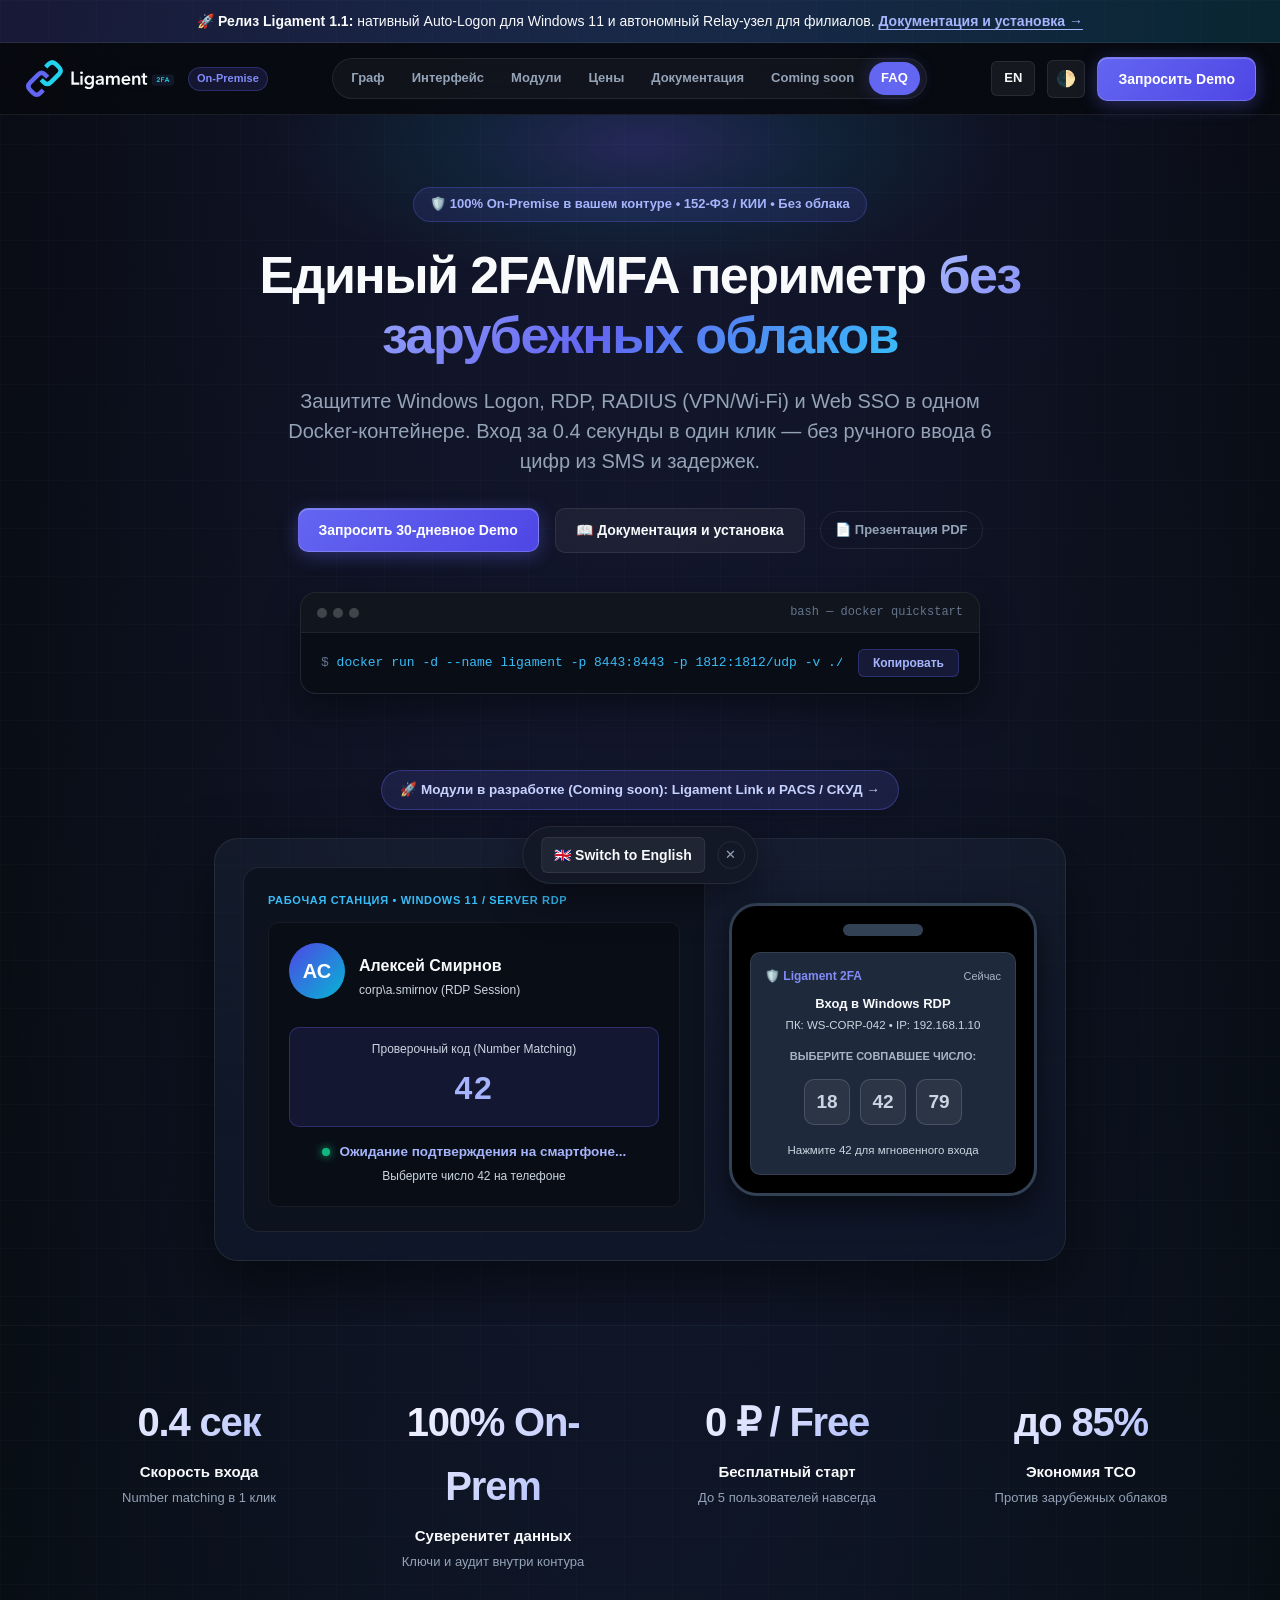
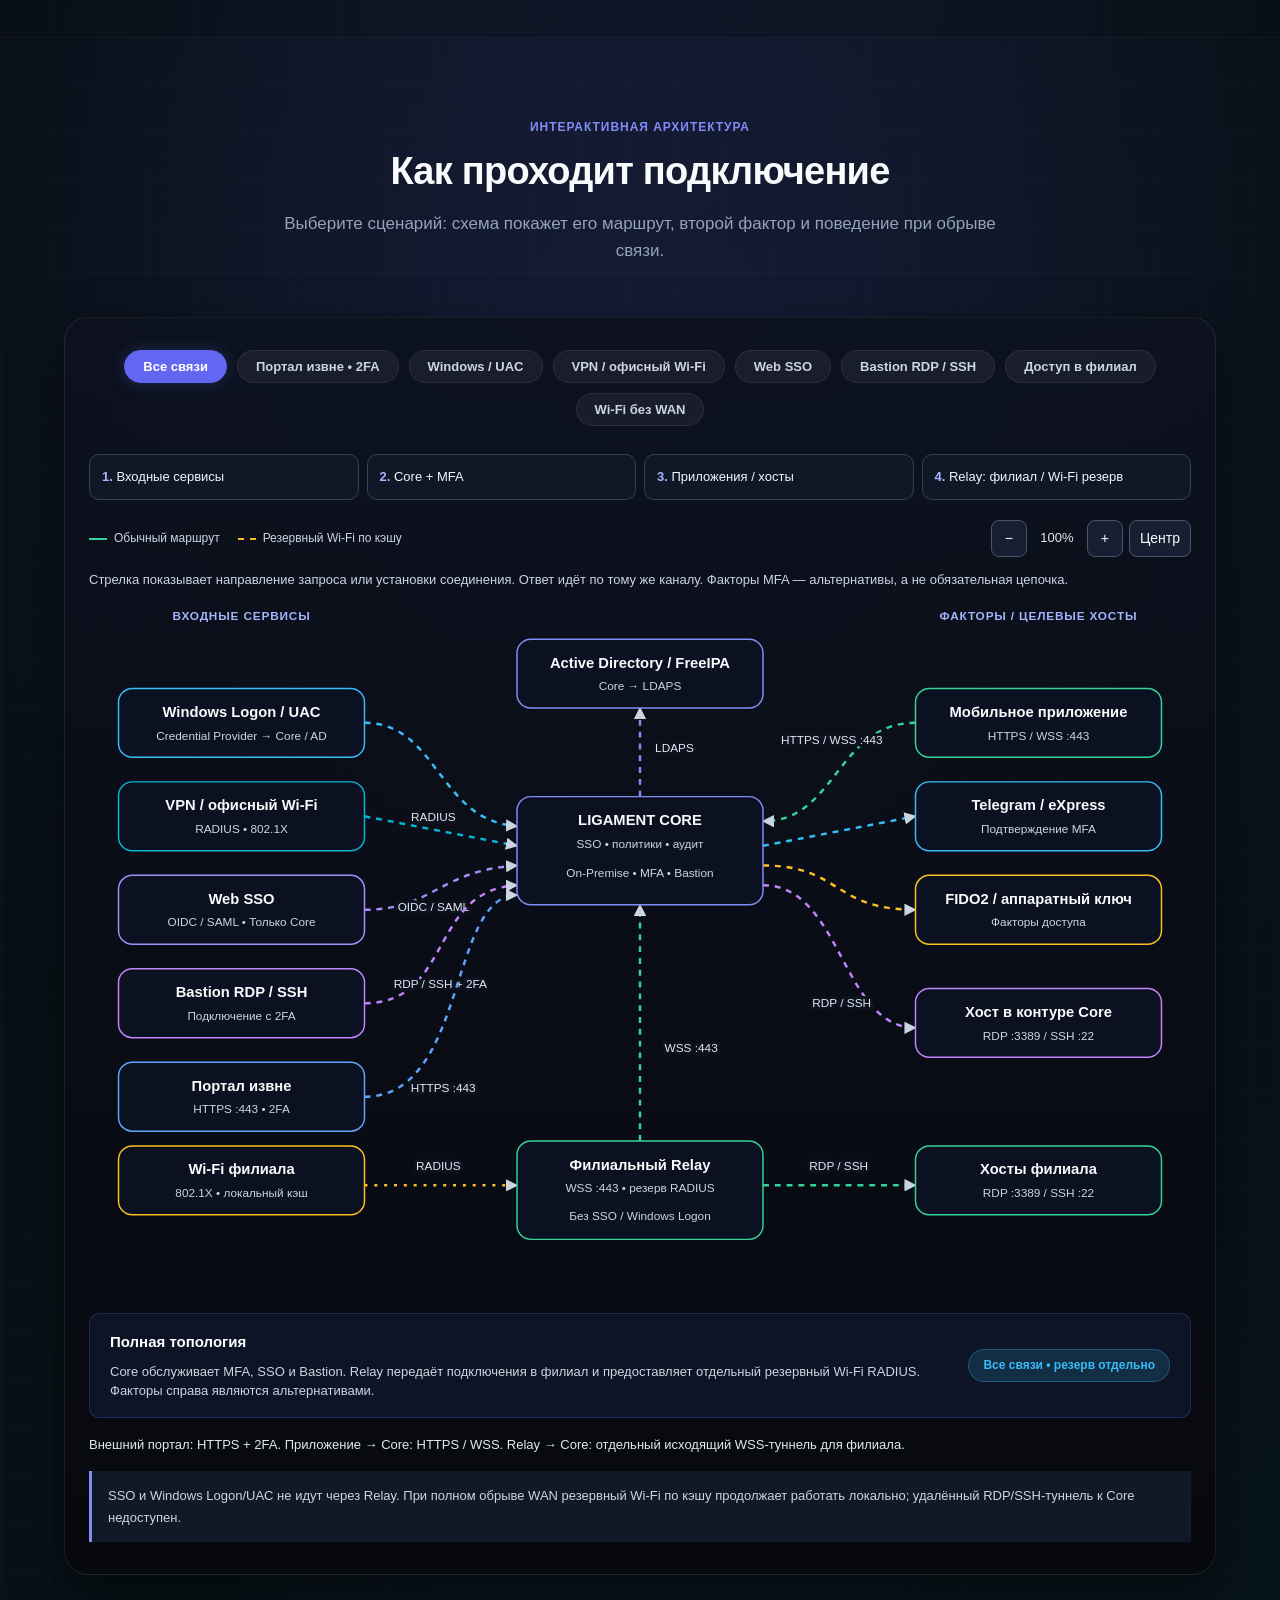
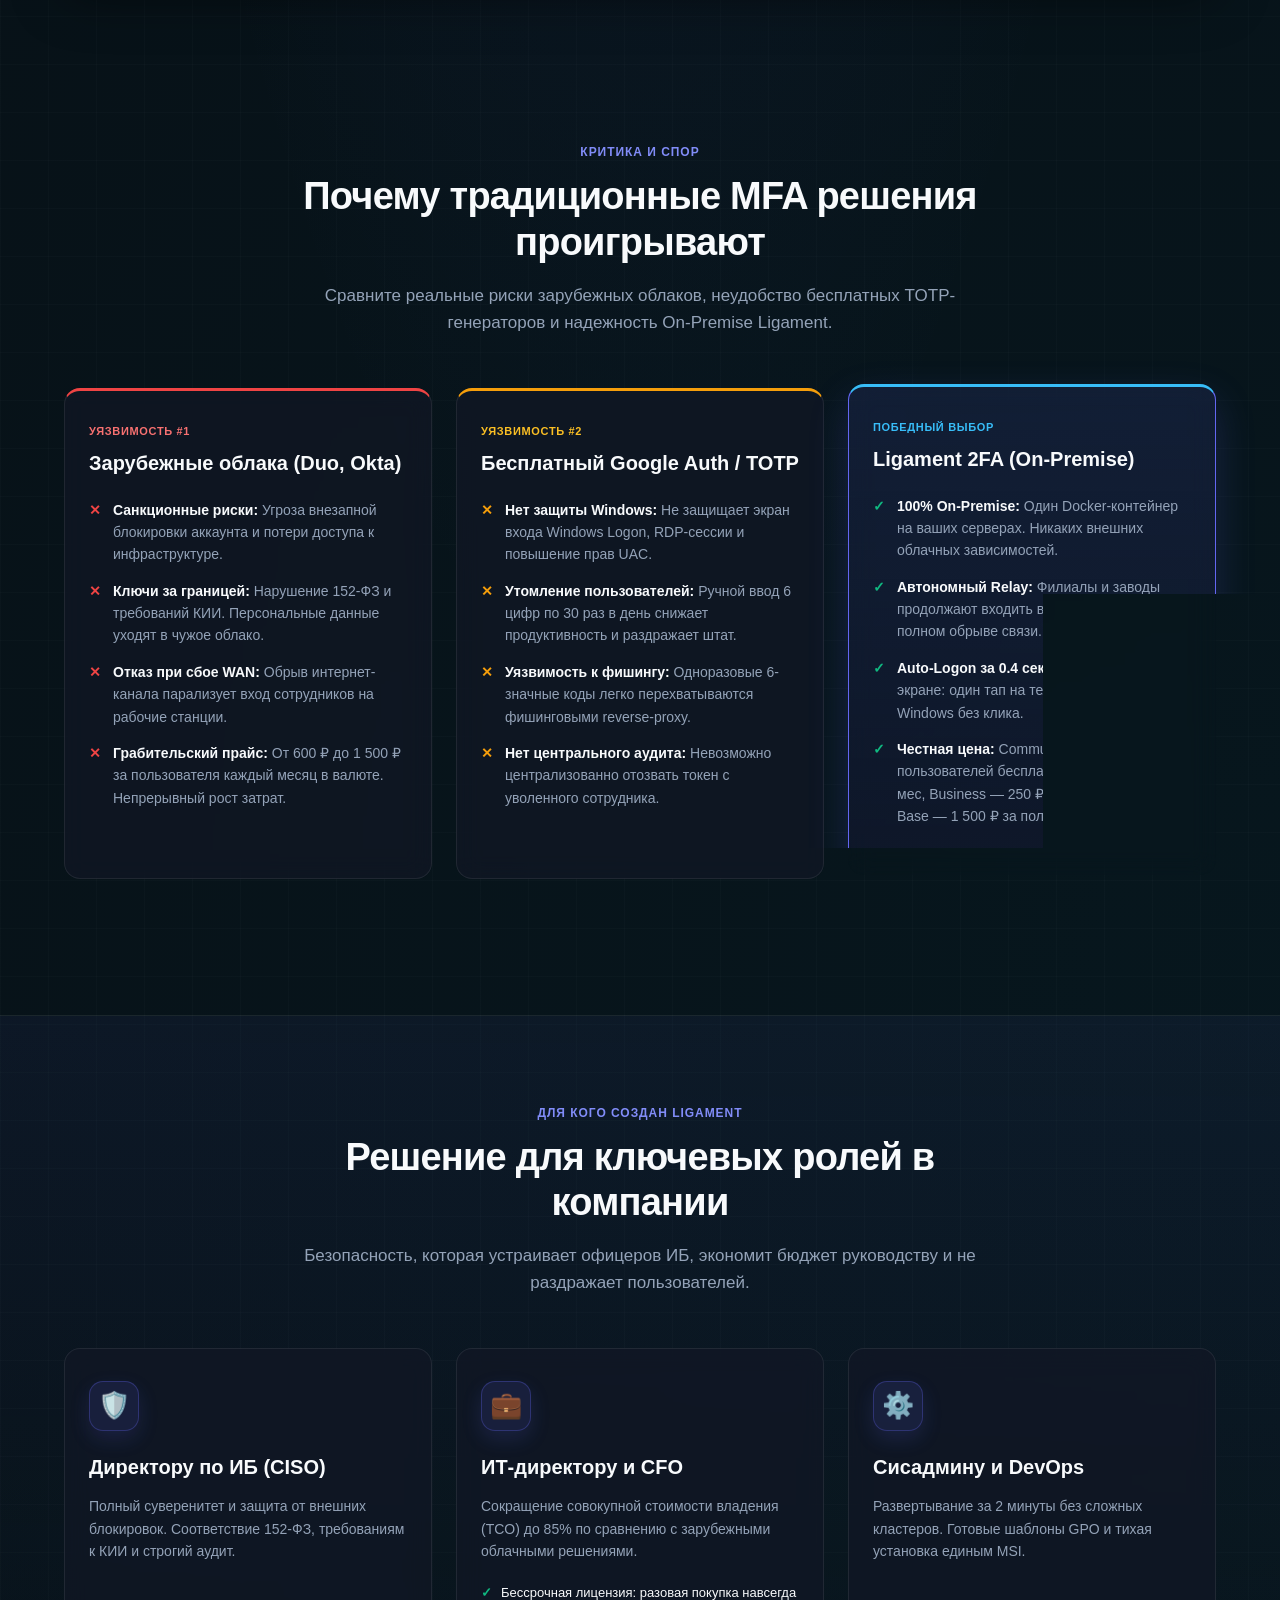
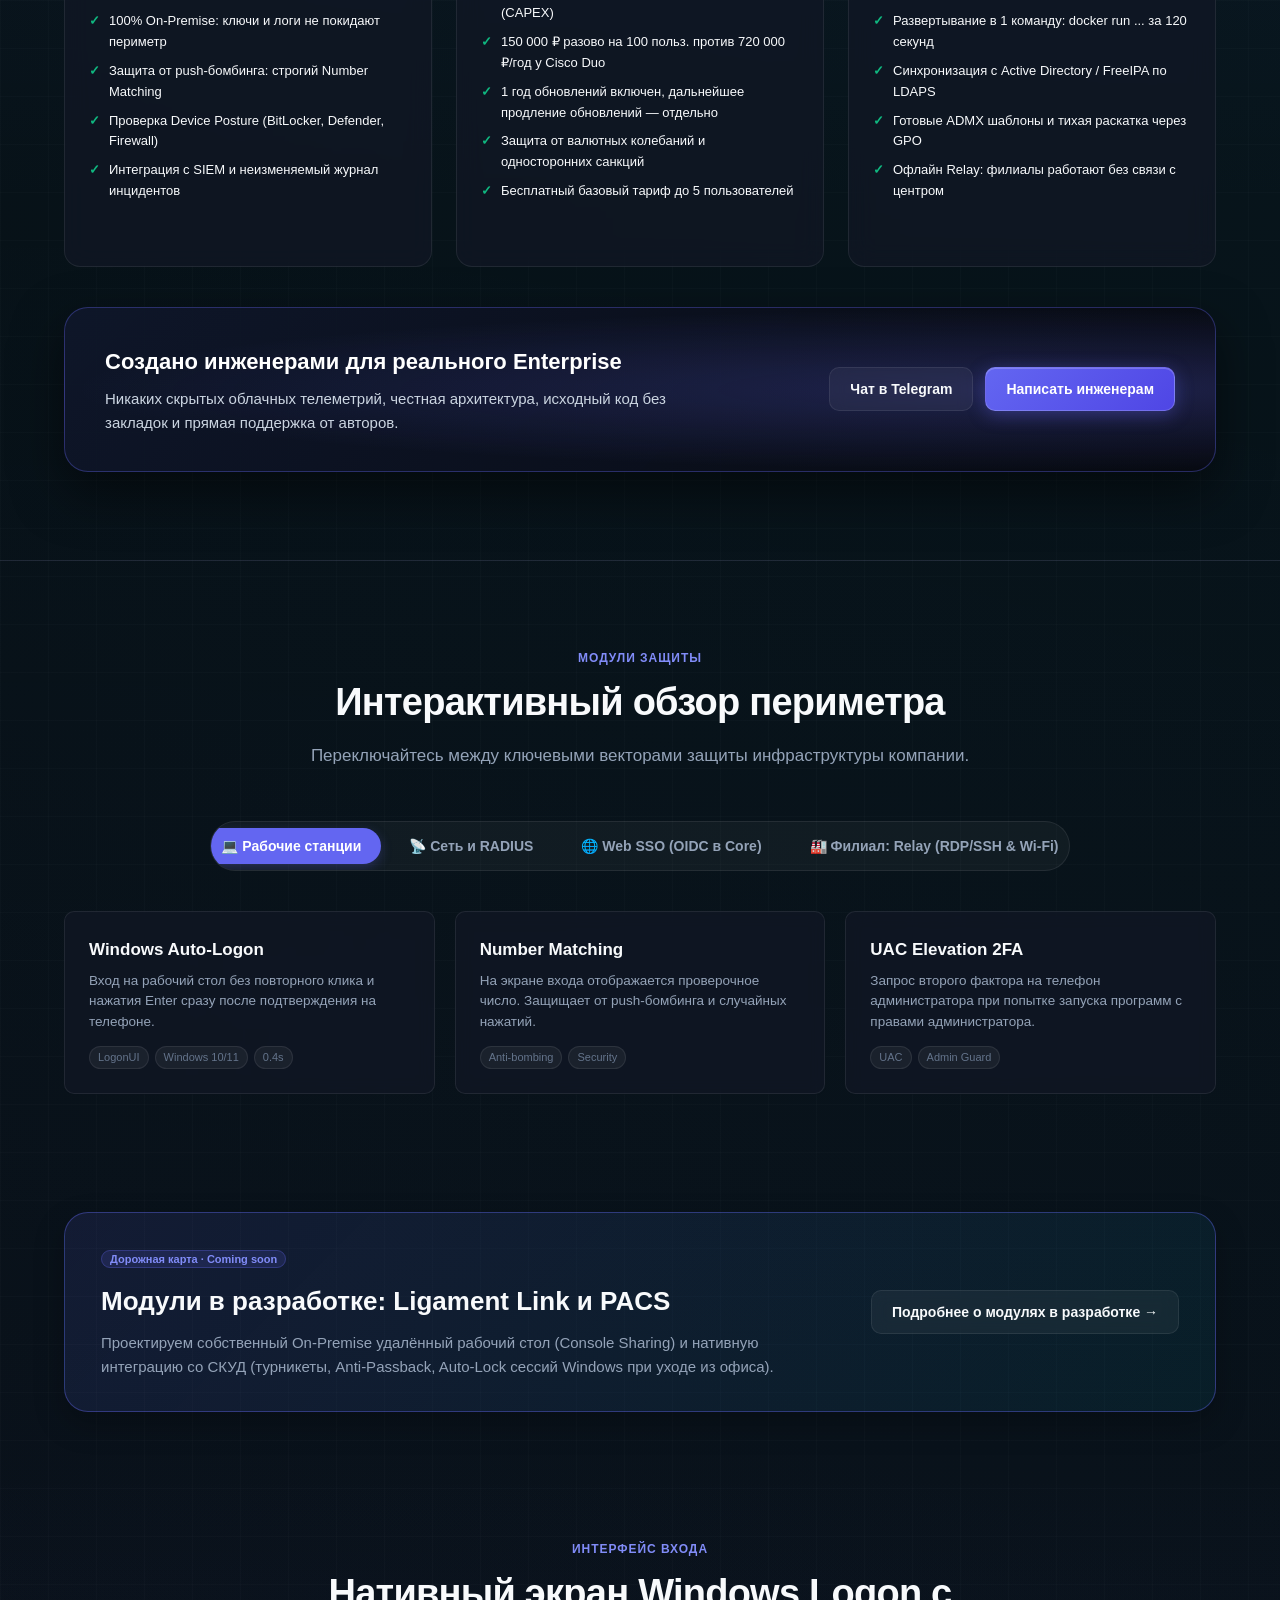
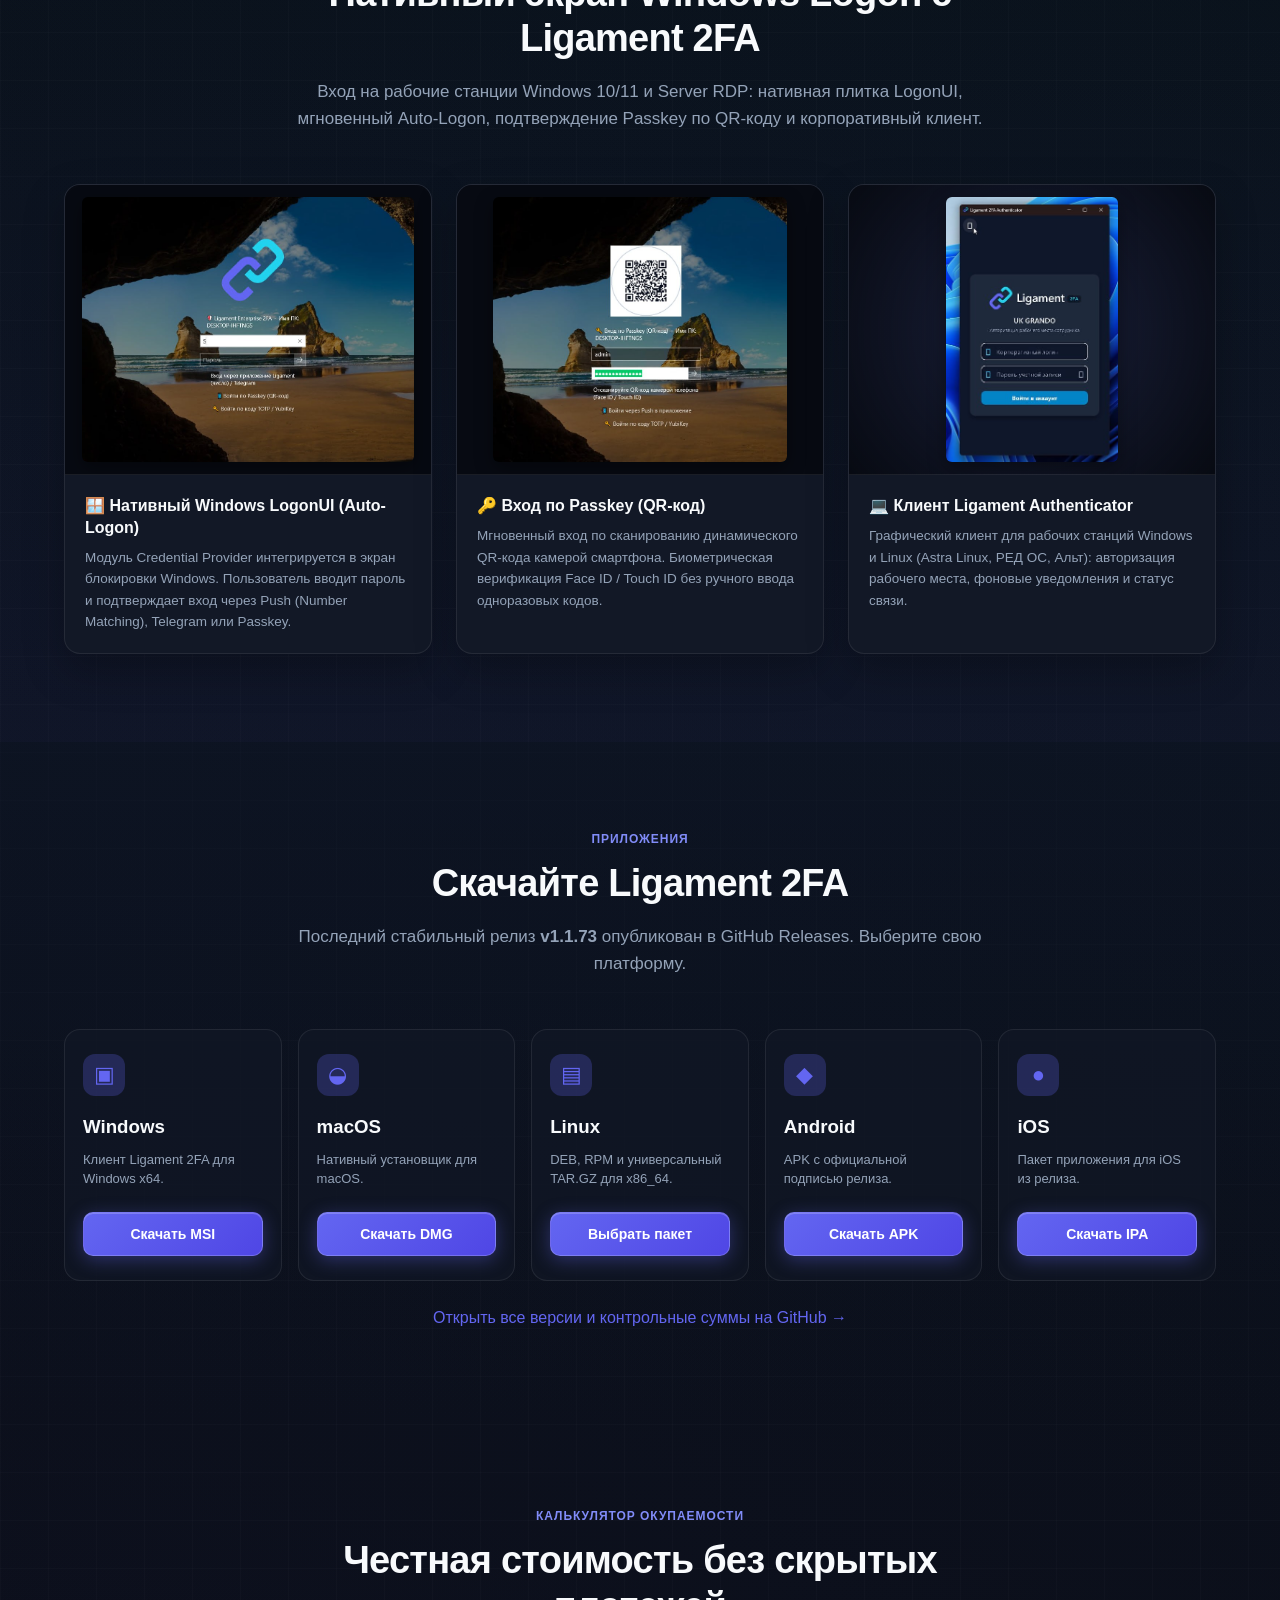
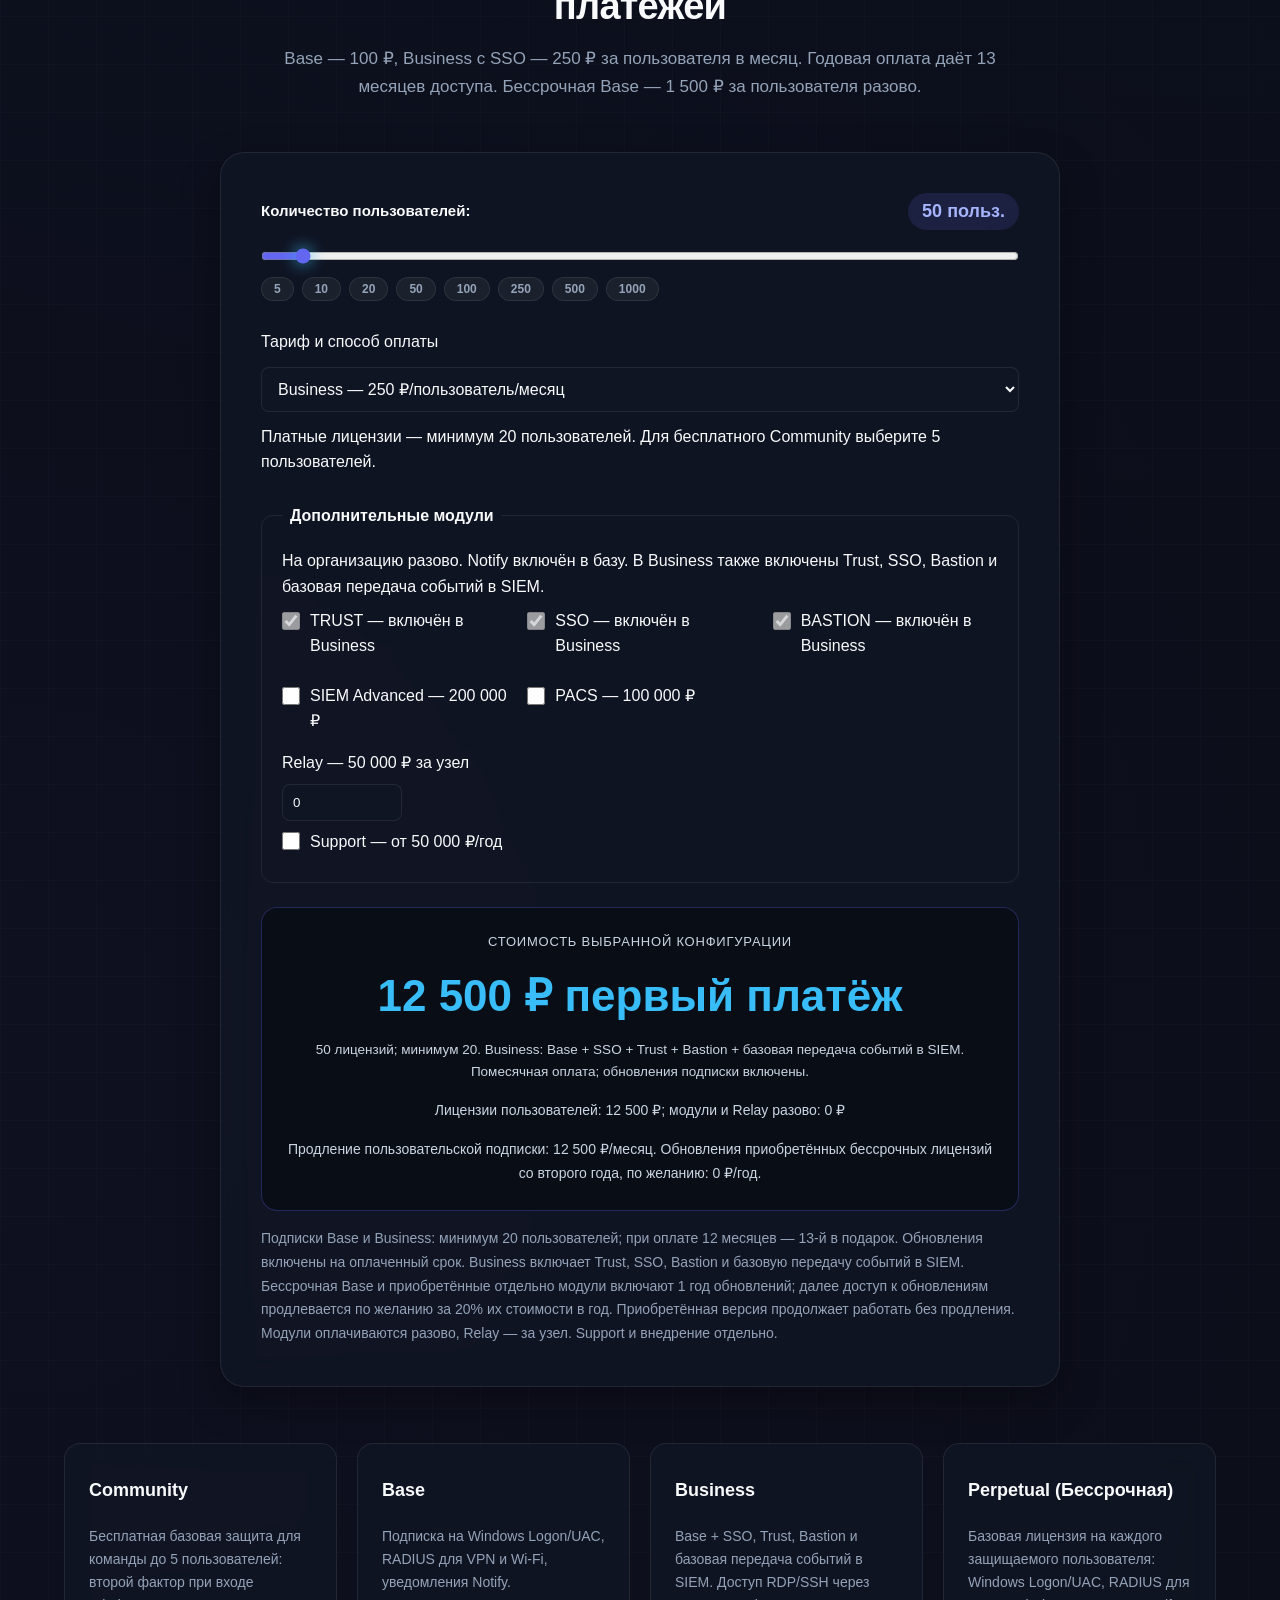
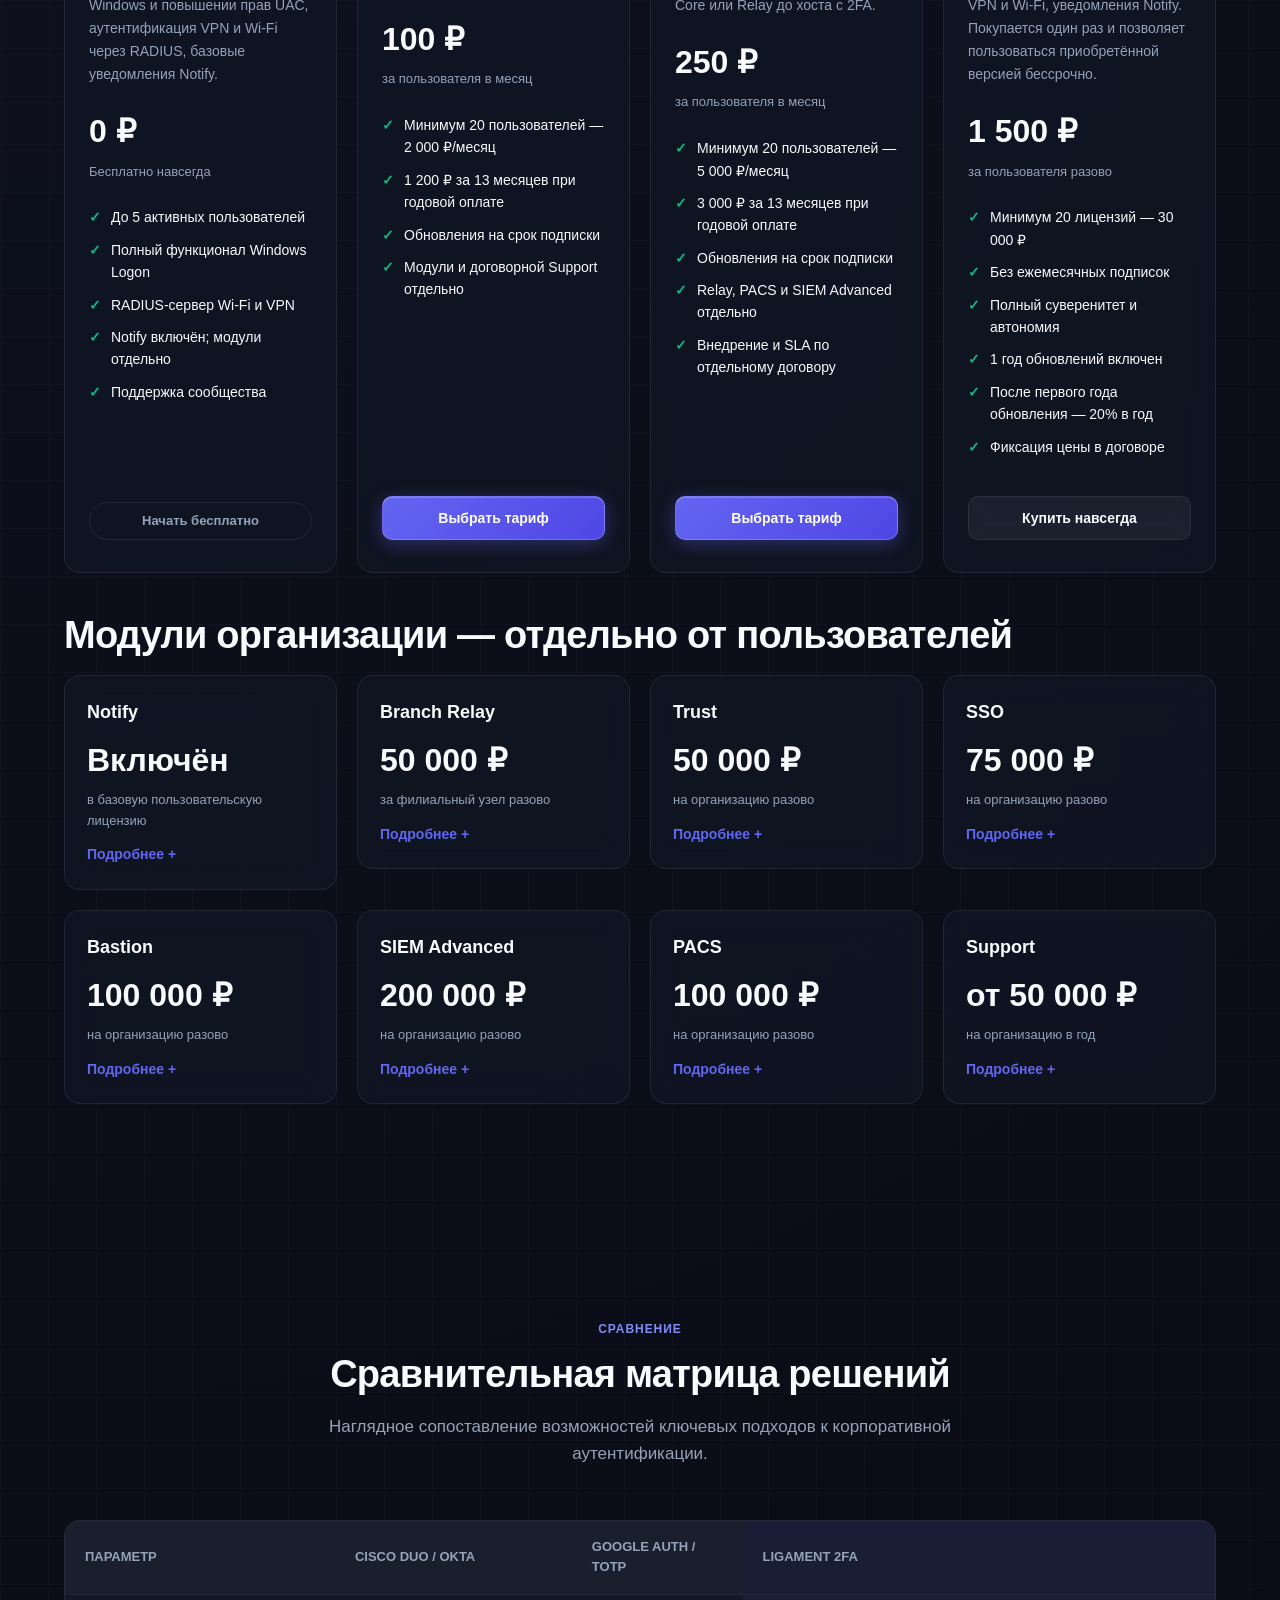
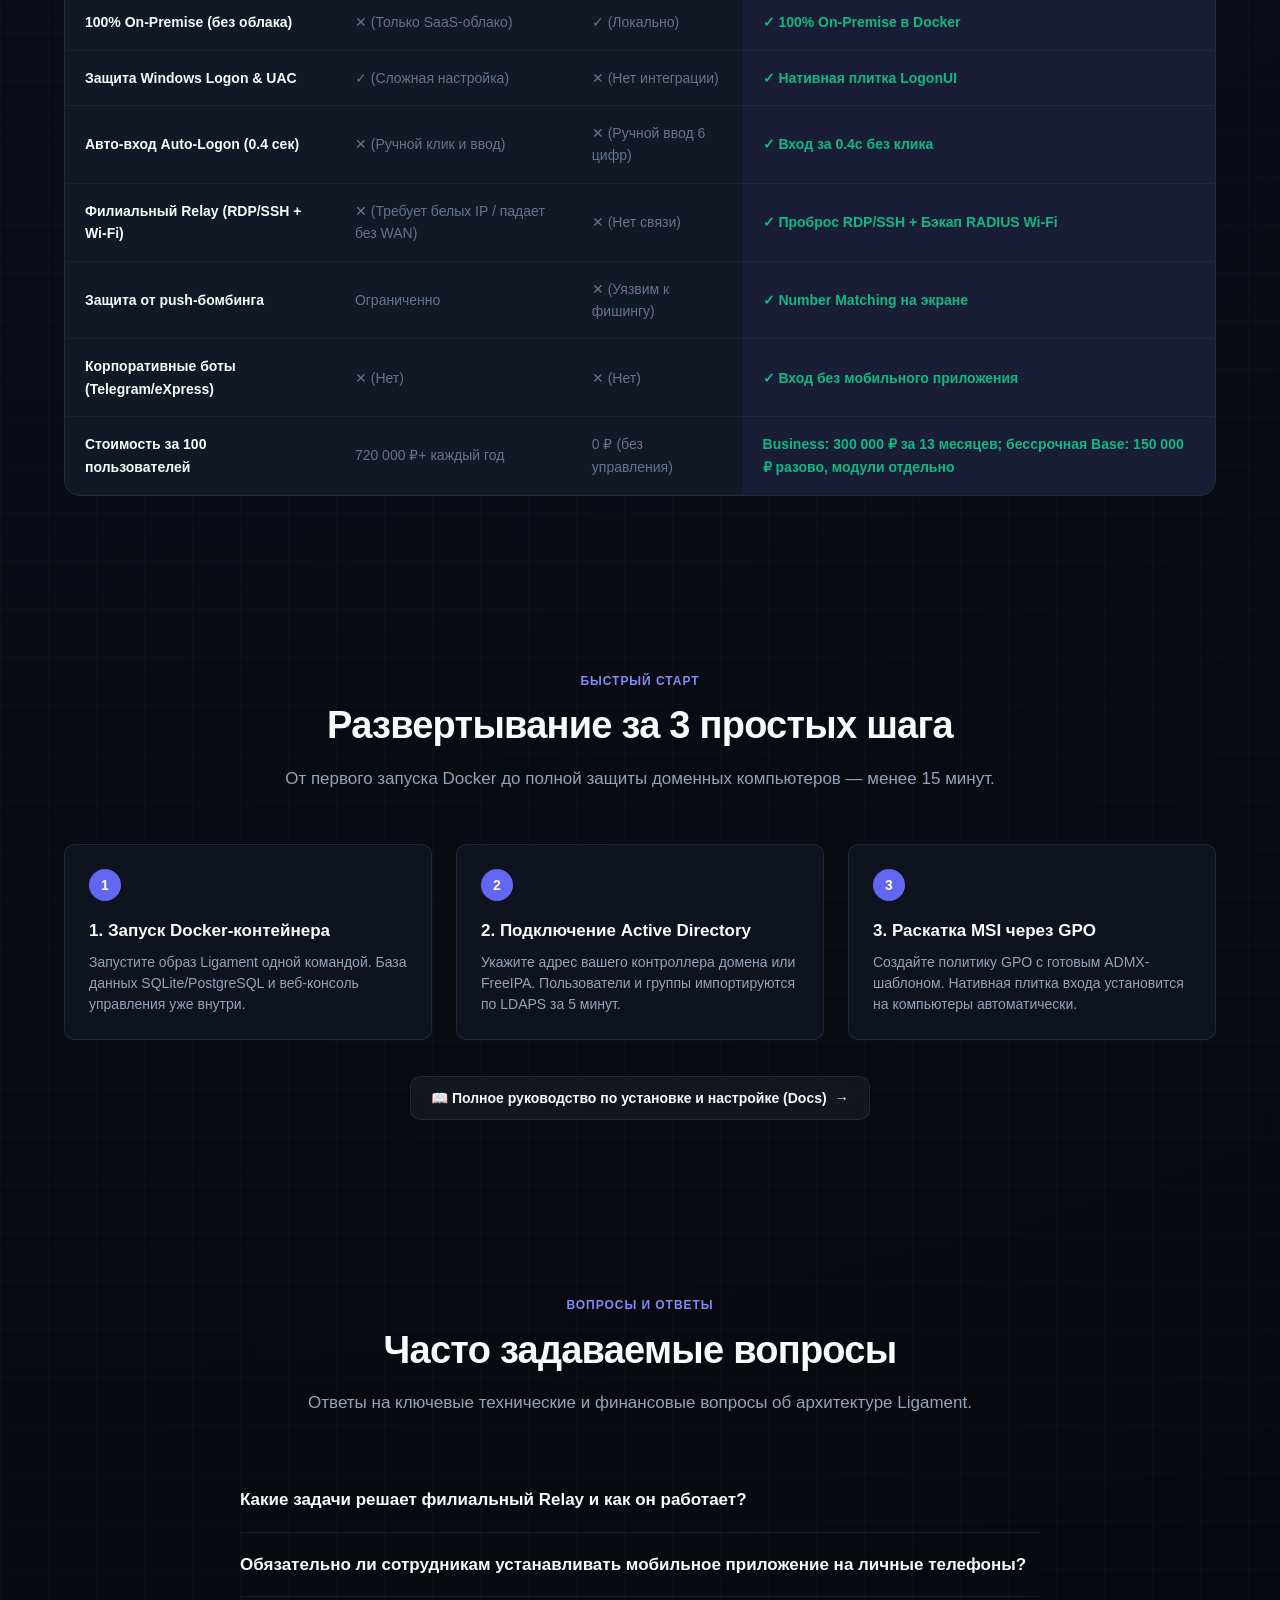
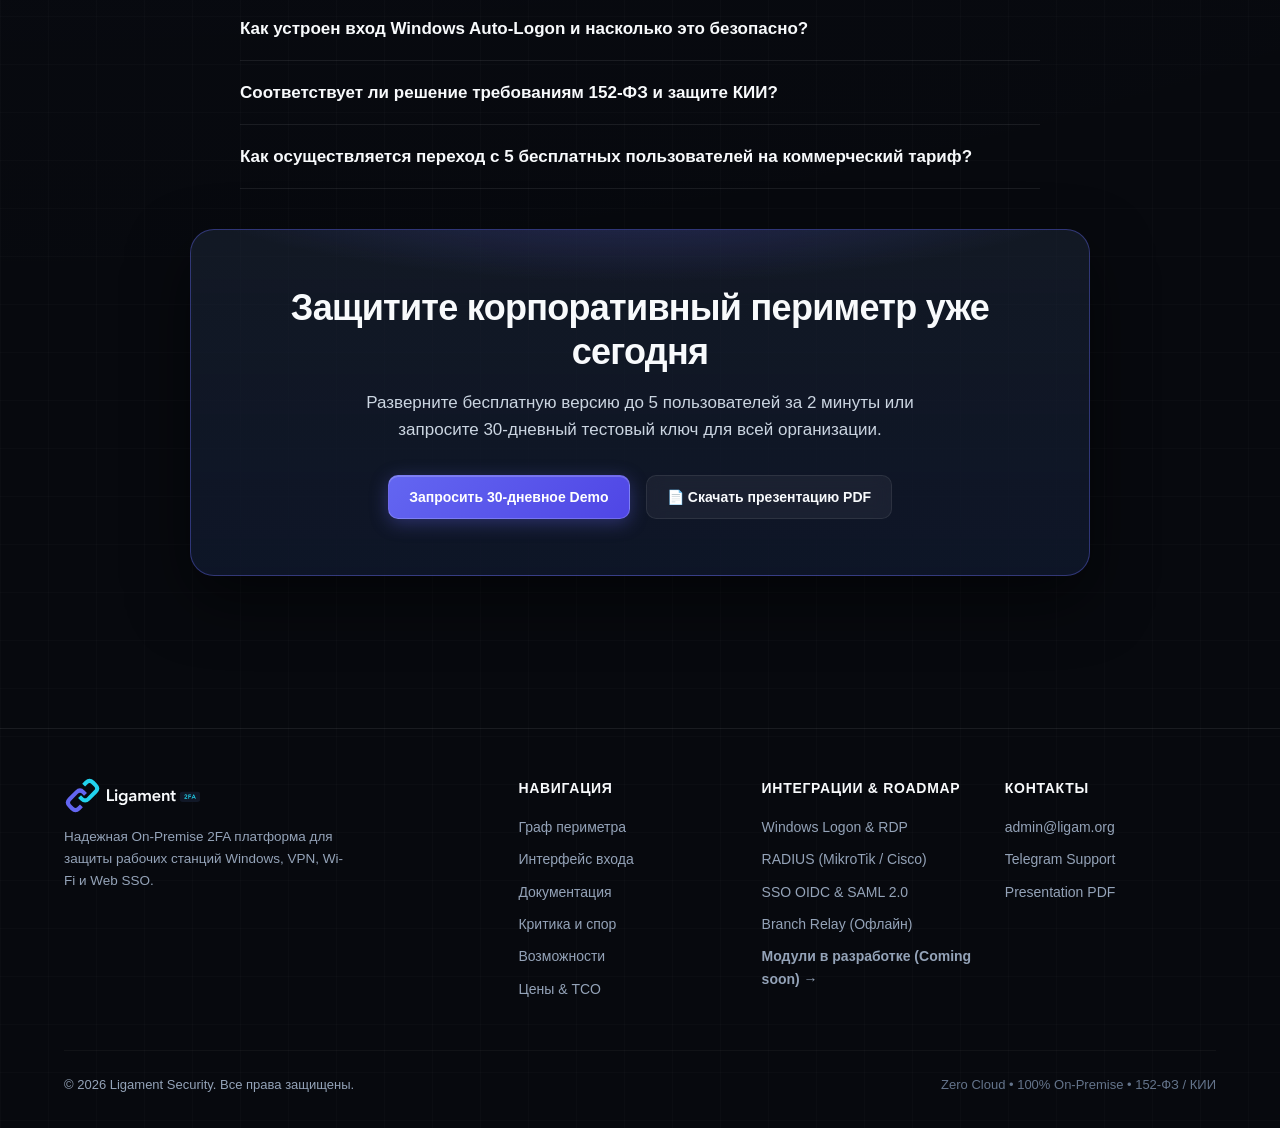
==== commit 476126ef: "feat(nav): add prominent Coming soon link to header navigation and hero pill" ====
--- a/index.html
+++ b/index.html
@@ -31,7 +31,7 @@
 
   <link rel="icon" type="image/png" href="assets/brand/favicon.png">
   <link rel="icon" type="image/x-icon" href="assets/brand/favicon.ico">
-  <link rel="stylesheet" href="styles.css?v=cs-page-1">
+  <link rel="stylesheet" href="styles.css?v=cs-nav-link-2">
 </head>
 <body>
 
@@ -56,6 +56,7 @@
         <a href="#benefits">Модули</a>
         <a href="#pricing">Цены</a>
         <a href="docs.html">Документация</a>
+        <a href="coming-soon.html">Coming soon</a>
         <a href="#faq">FAQ</a>
       </nav>
       <div class="header-actions">
@@ -792,6 +793,6 @@
     </div>
   </footer>
 
-  <script src="site.js?v=cs-page-1"></script>
+  <script src="site.js?v=cs-nav-link-2"></script>
 </body>
 </html>
--- a/styles.css
+++ b/styles.css
@@ -2121,7 +2121,7 @@
 .module-options label { align-items: flex-start; }
 .module-options input { flex-shrink: 0; margin-top: 4px; }
 
-@media (max-width: 1120px) {
+@media (max-width: 1180px) {
   .menu-toggle {
     display: inline-flex;
     align-items: center;
@@ -2331,7 +2331,38 @@
   flex-wrap: wrap;
   margin-top: 20px;
 }
-.link-teaser { display: flex; justify-content: center; align-items: center; flex-wrap: wrap; gap: 6px; margin: 28px auto 36px; max-width: 720px; color: var(--text-main); font-size: 14px; line-height: 1.6; text-decoration: underline; text-underline-offset: 4px; }
+.link-teaser {
+  display: inline-flex;
+  align-items: center;
+  justify-content: center;
+  gap: 8px;
+  margin: 20px auto 28px;
+  padding: 8px 18px;
+  border-radius: var(--radius-full);
+  background: rgba(99, 102, 241, 0.15);
+  border: 1px solid rgba(99, 102, 241, 0.35);
+  color: #c7d2fe;
+  font-size: 13.5px;
+  font-weight: 600;
+  text-decoration: none;
+  transition: all 0.2s ease;
+  box-shadow: 0 4px 16px rgba(0, 0, 0, 0.2);
+}
+.link-teaser:hover {
+  background: rgba(99, 102, 241, 0.25);
+  border-color: rgba(99, 102, 241, 0.6);
+  color: #ffffff;
+  transform: translateY(-1px);
+}
+[data-theme="light"] .link-teaser {
+  background: rgba(99, 102, 241, 0.08);
+  border-color: rgba(99, 102, 241, 0.25);
+  color: #4338ca;
+}
+[data-theme="light"] .link-teaser:hover {
+  background: rgba(99, 102, 241, 0.14);
+  color: #312e81;
+}
 .link-teaser span { color: var(--text-muted); font-size: 12px; }
 .link-section { border-top: 1px solid var(--border); border-bottom: 1px solid var(--border); background: linear-gradient(140deg, var(--primary-glow), transparent 65%); }
 .pacs-section { border-top: 1px solid var(--border); border-bottom: 1px solid var(--border); background: linear-gradient(140deg, rgba(6, 182, 212, 0.09), transparent 65%); }
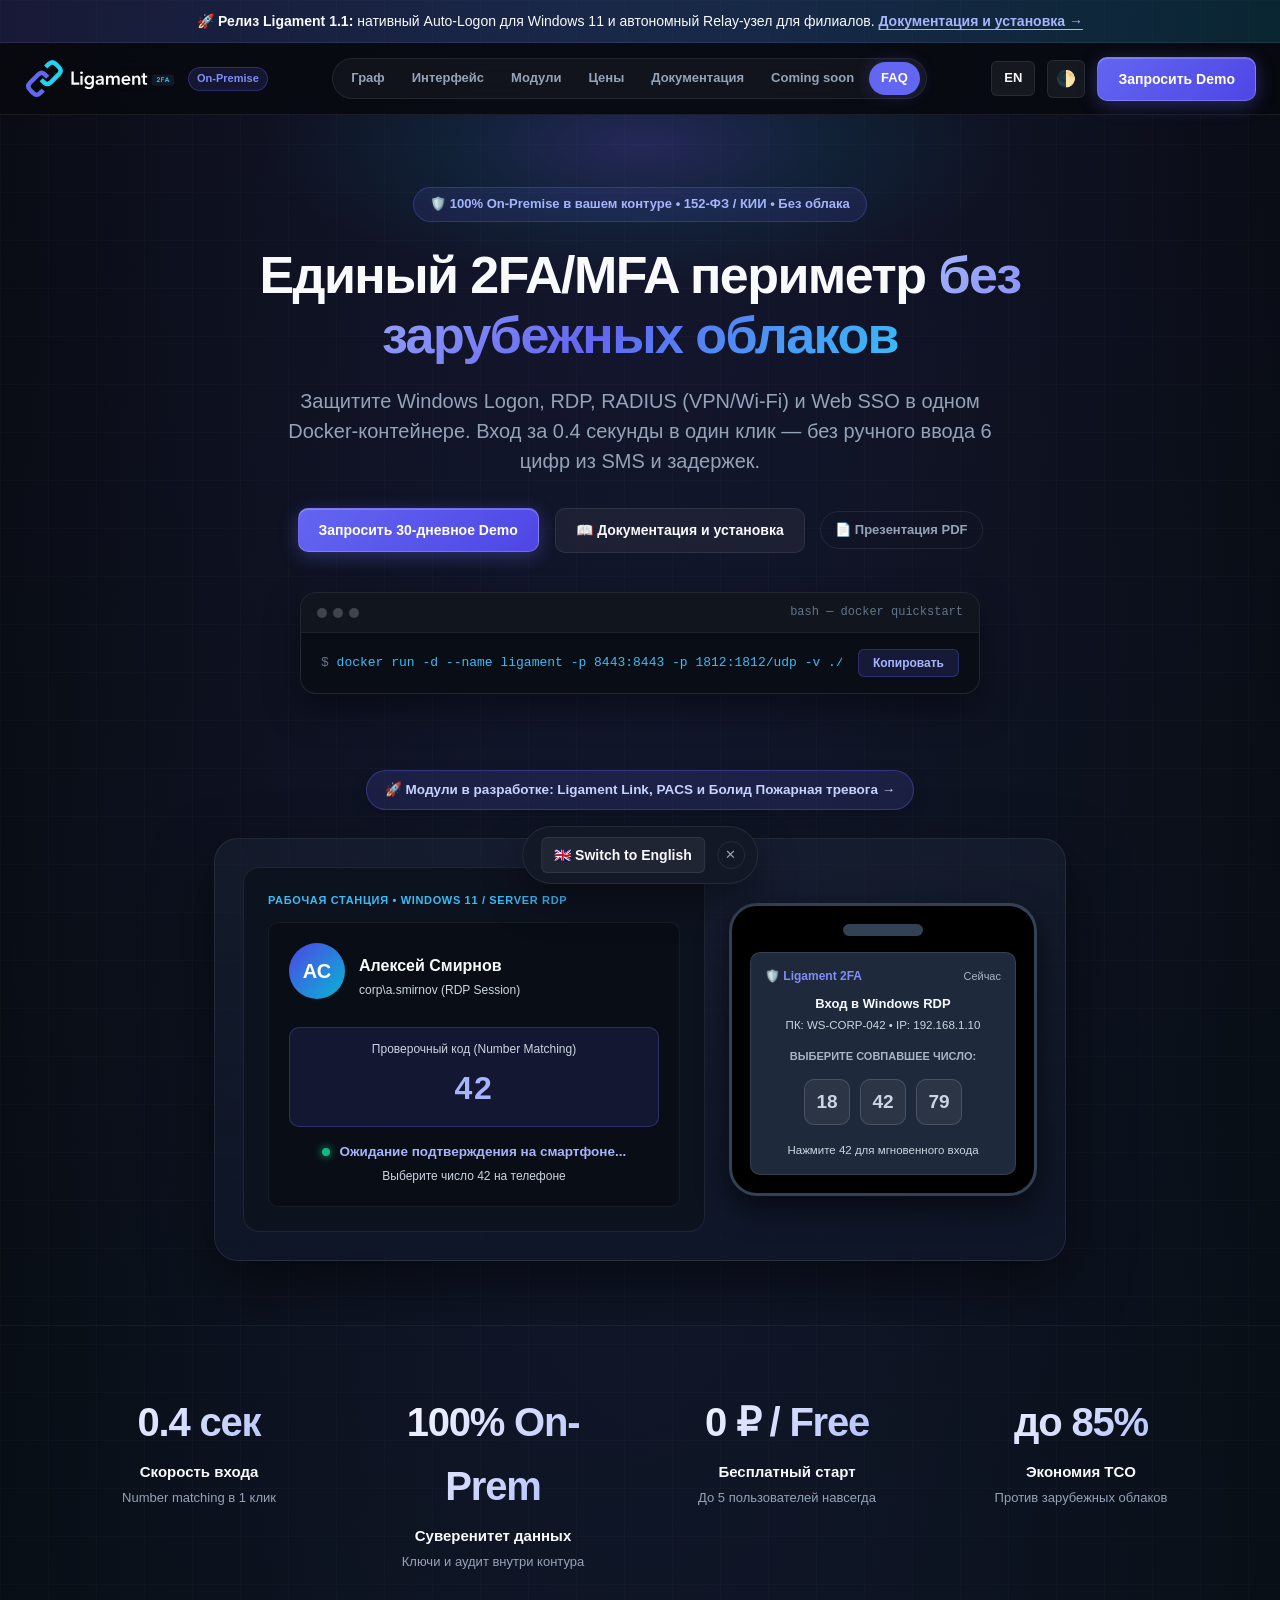
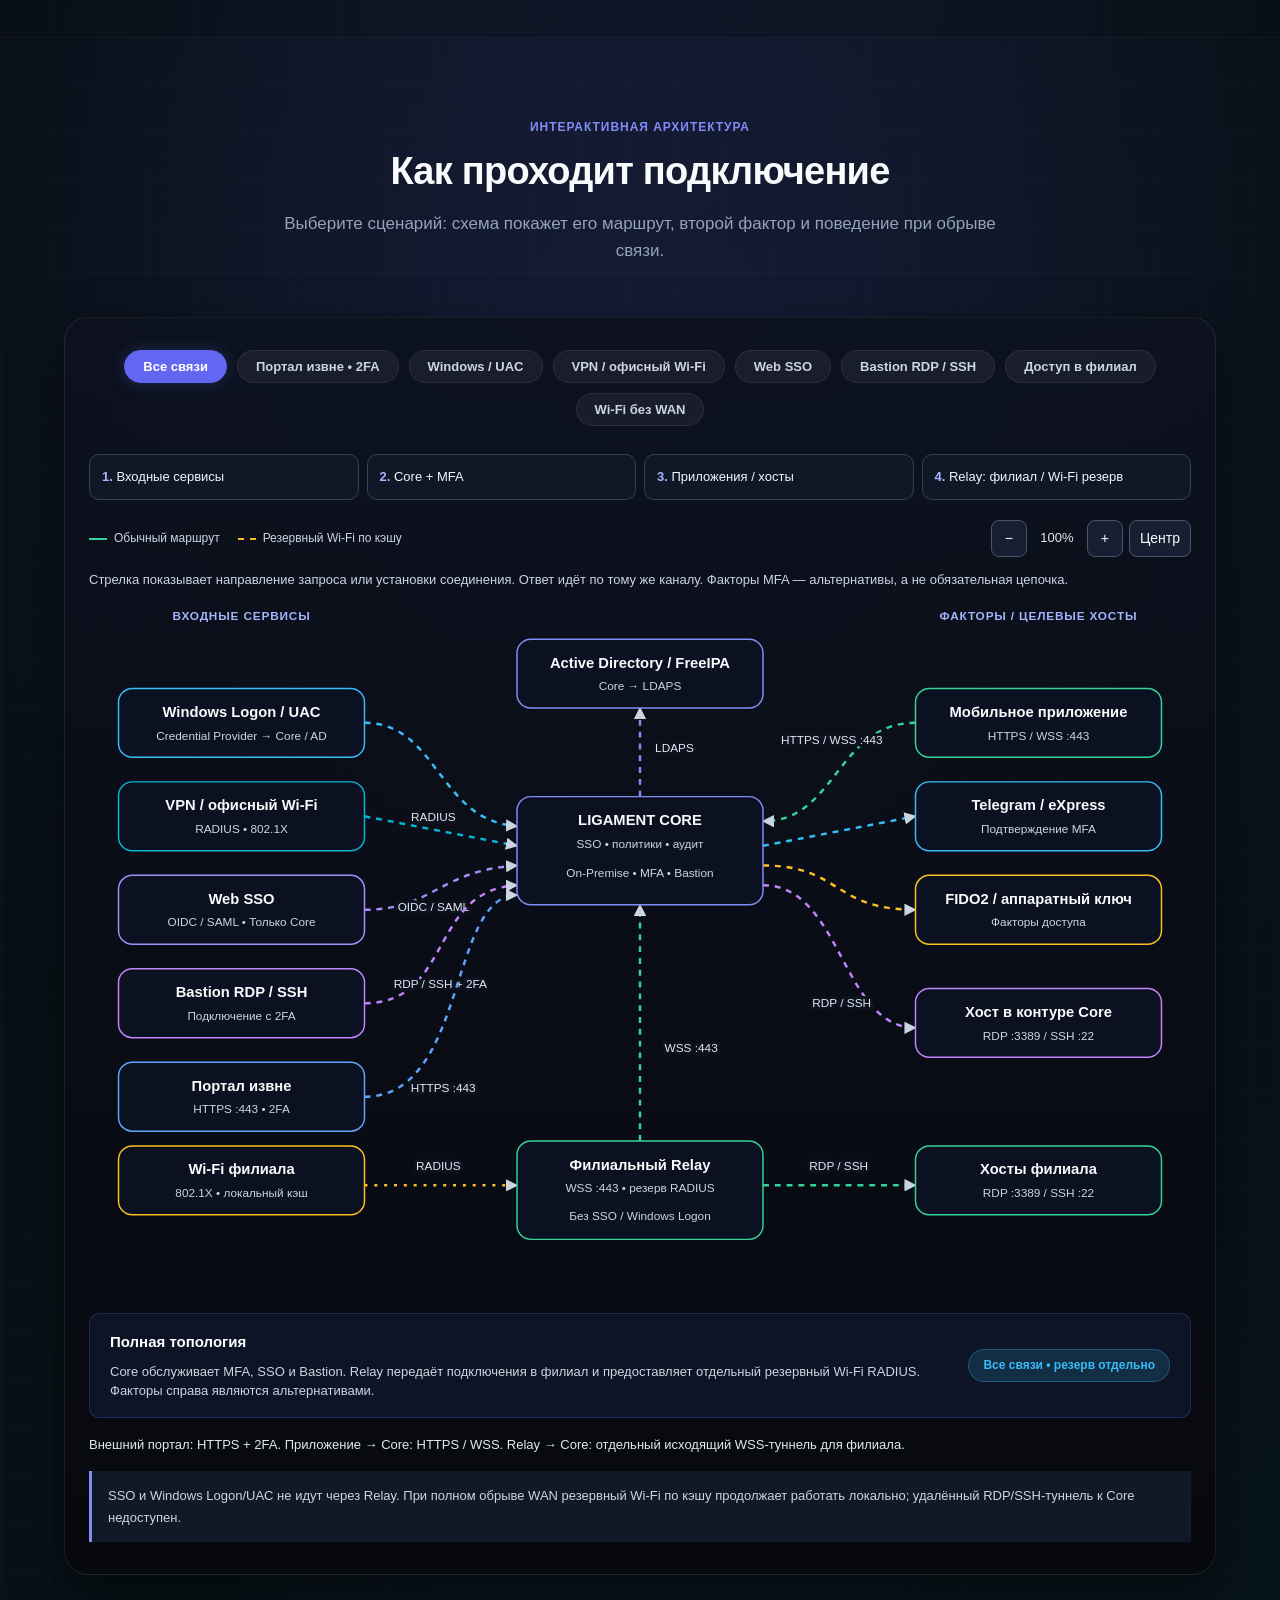
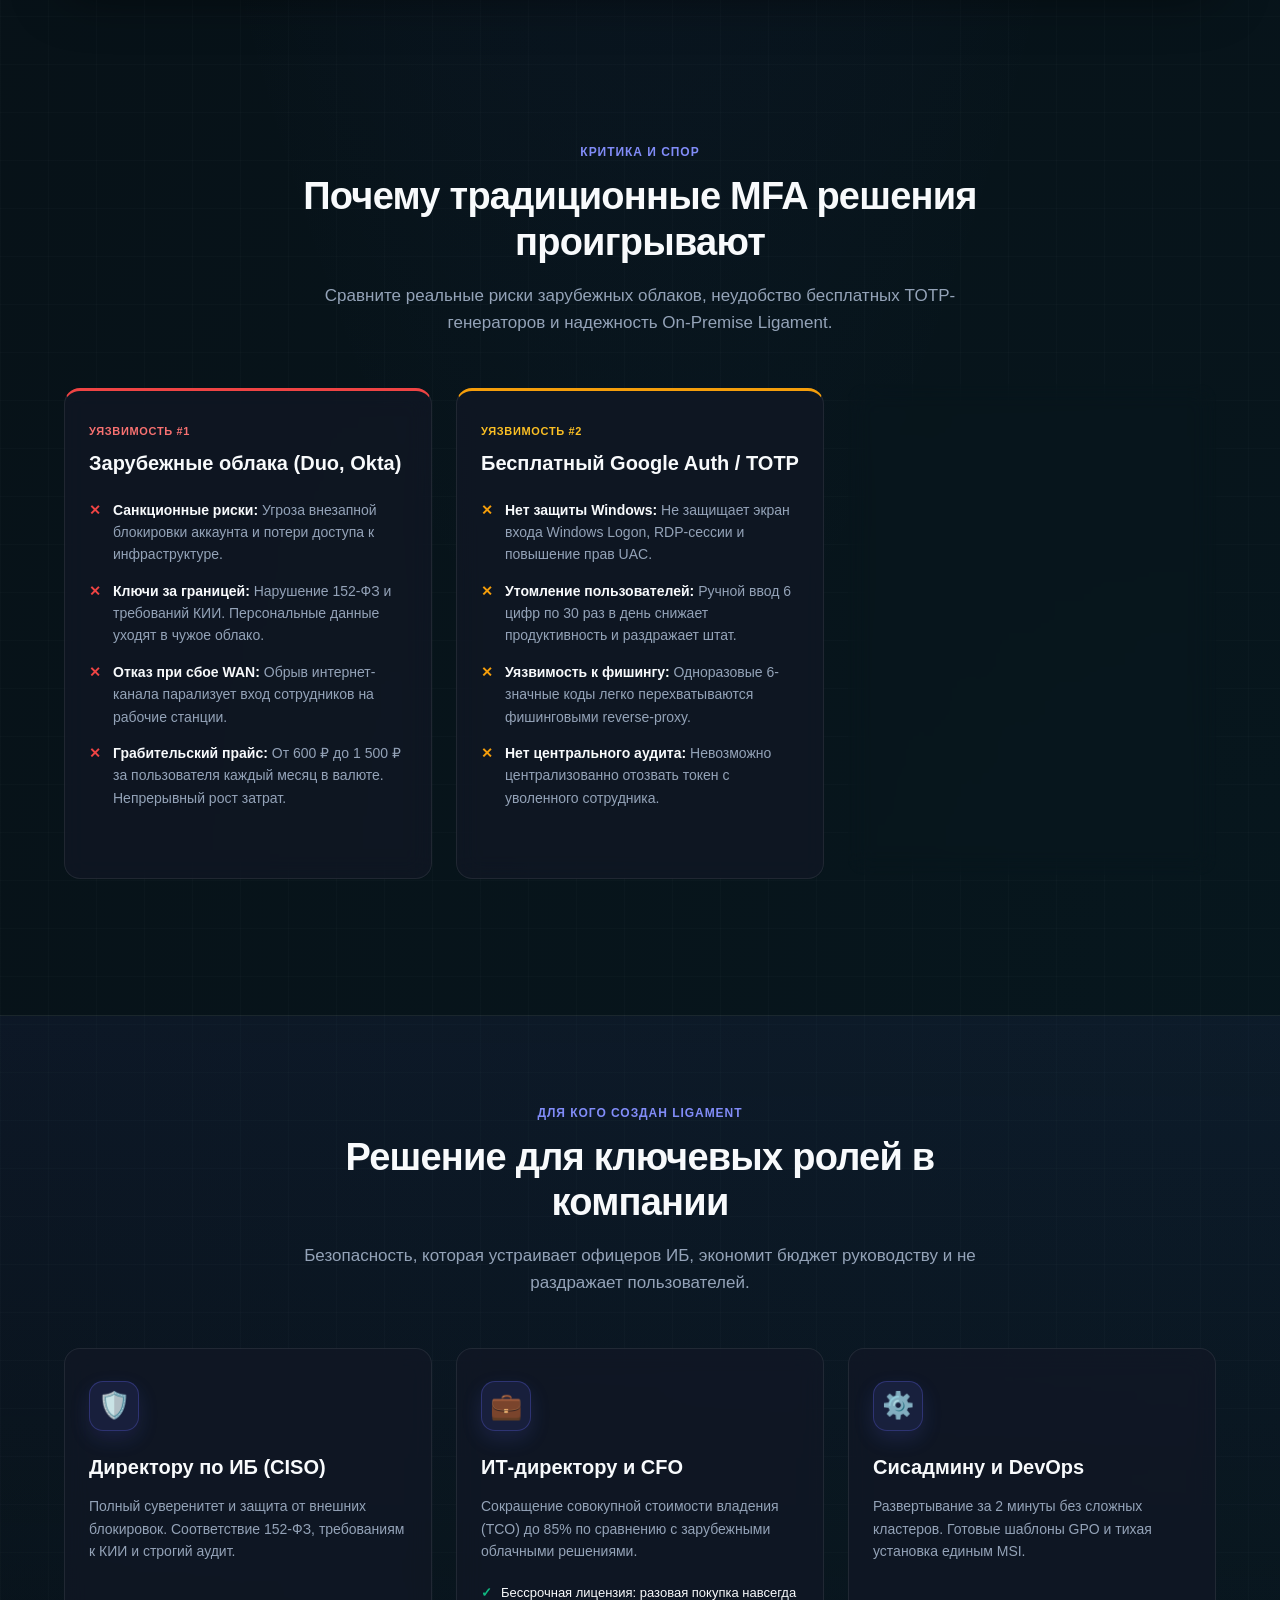
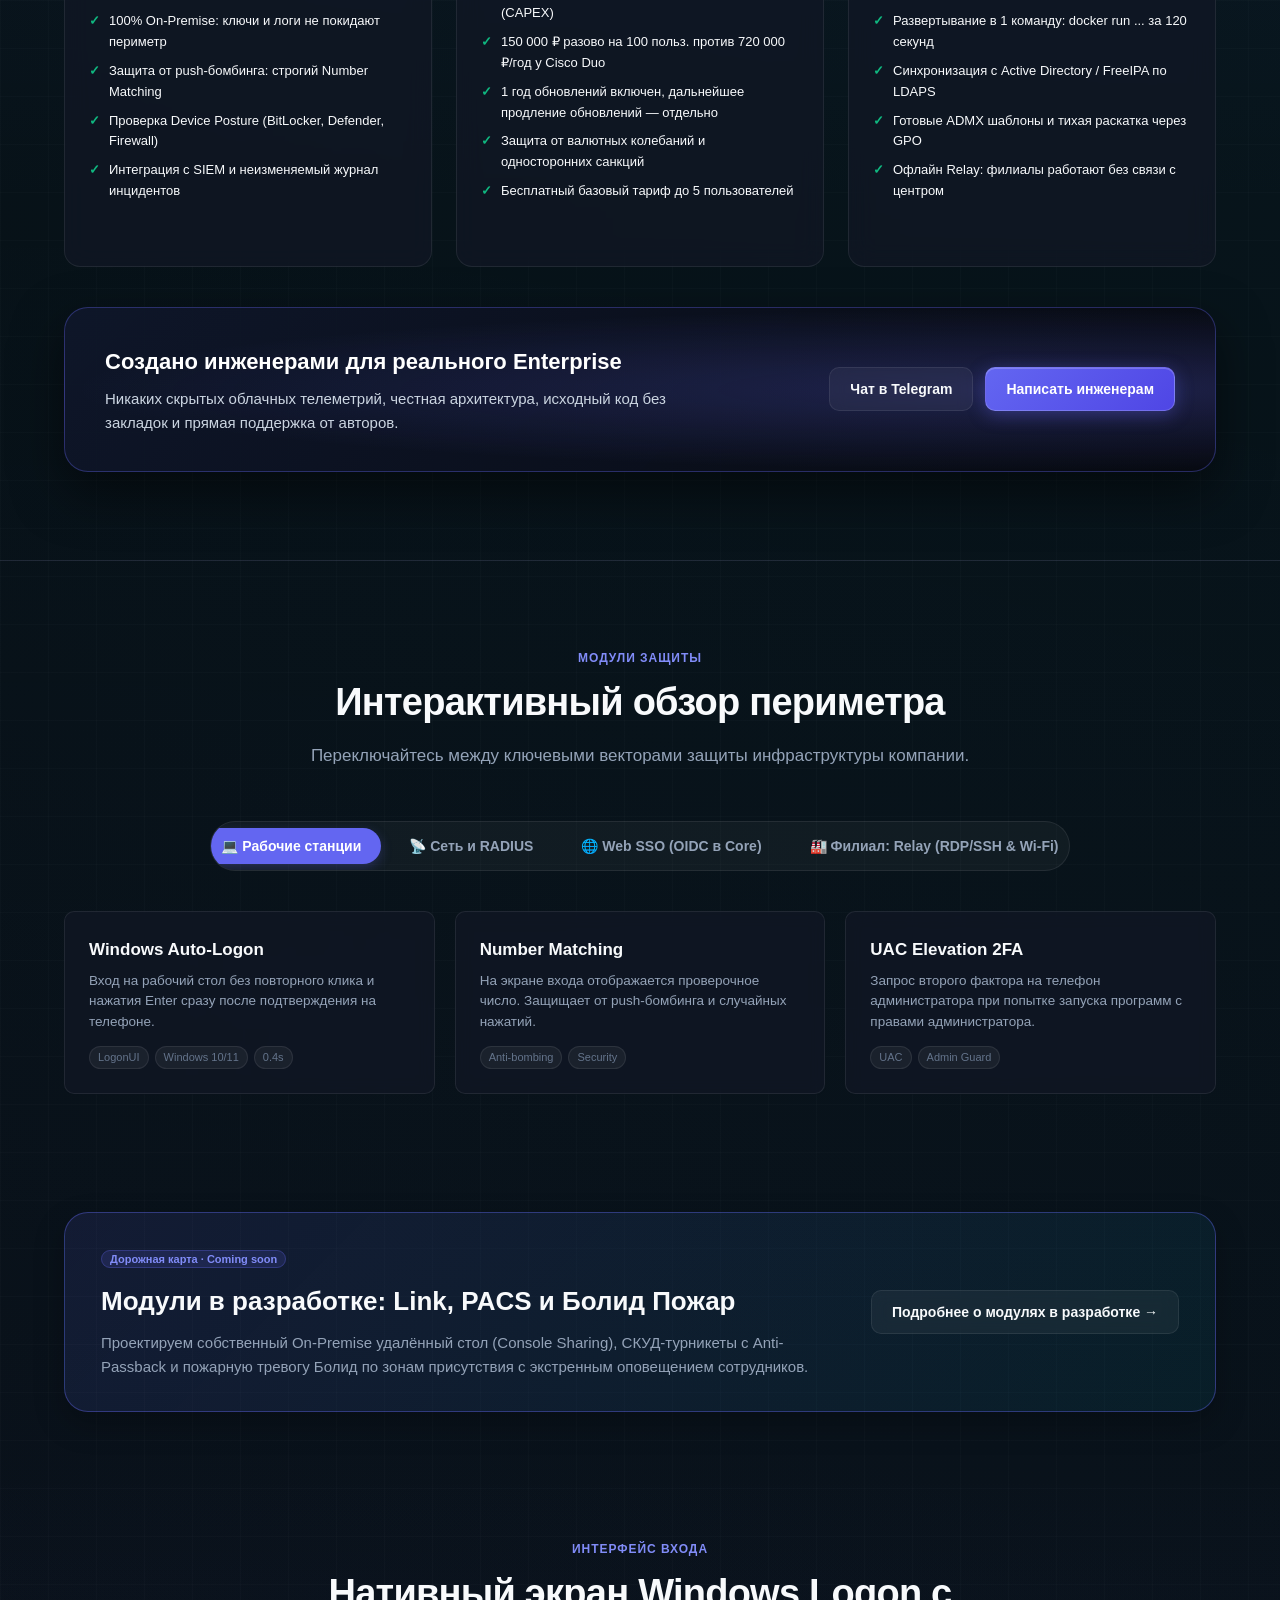
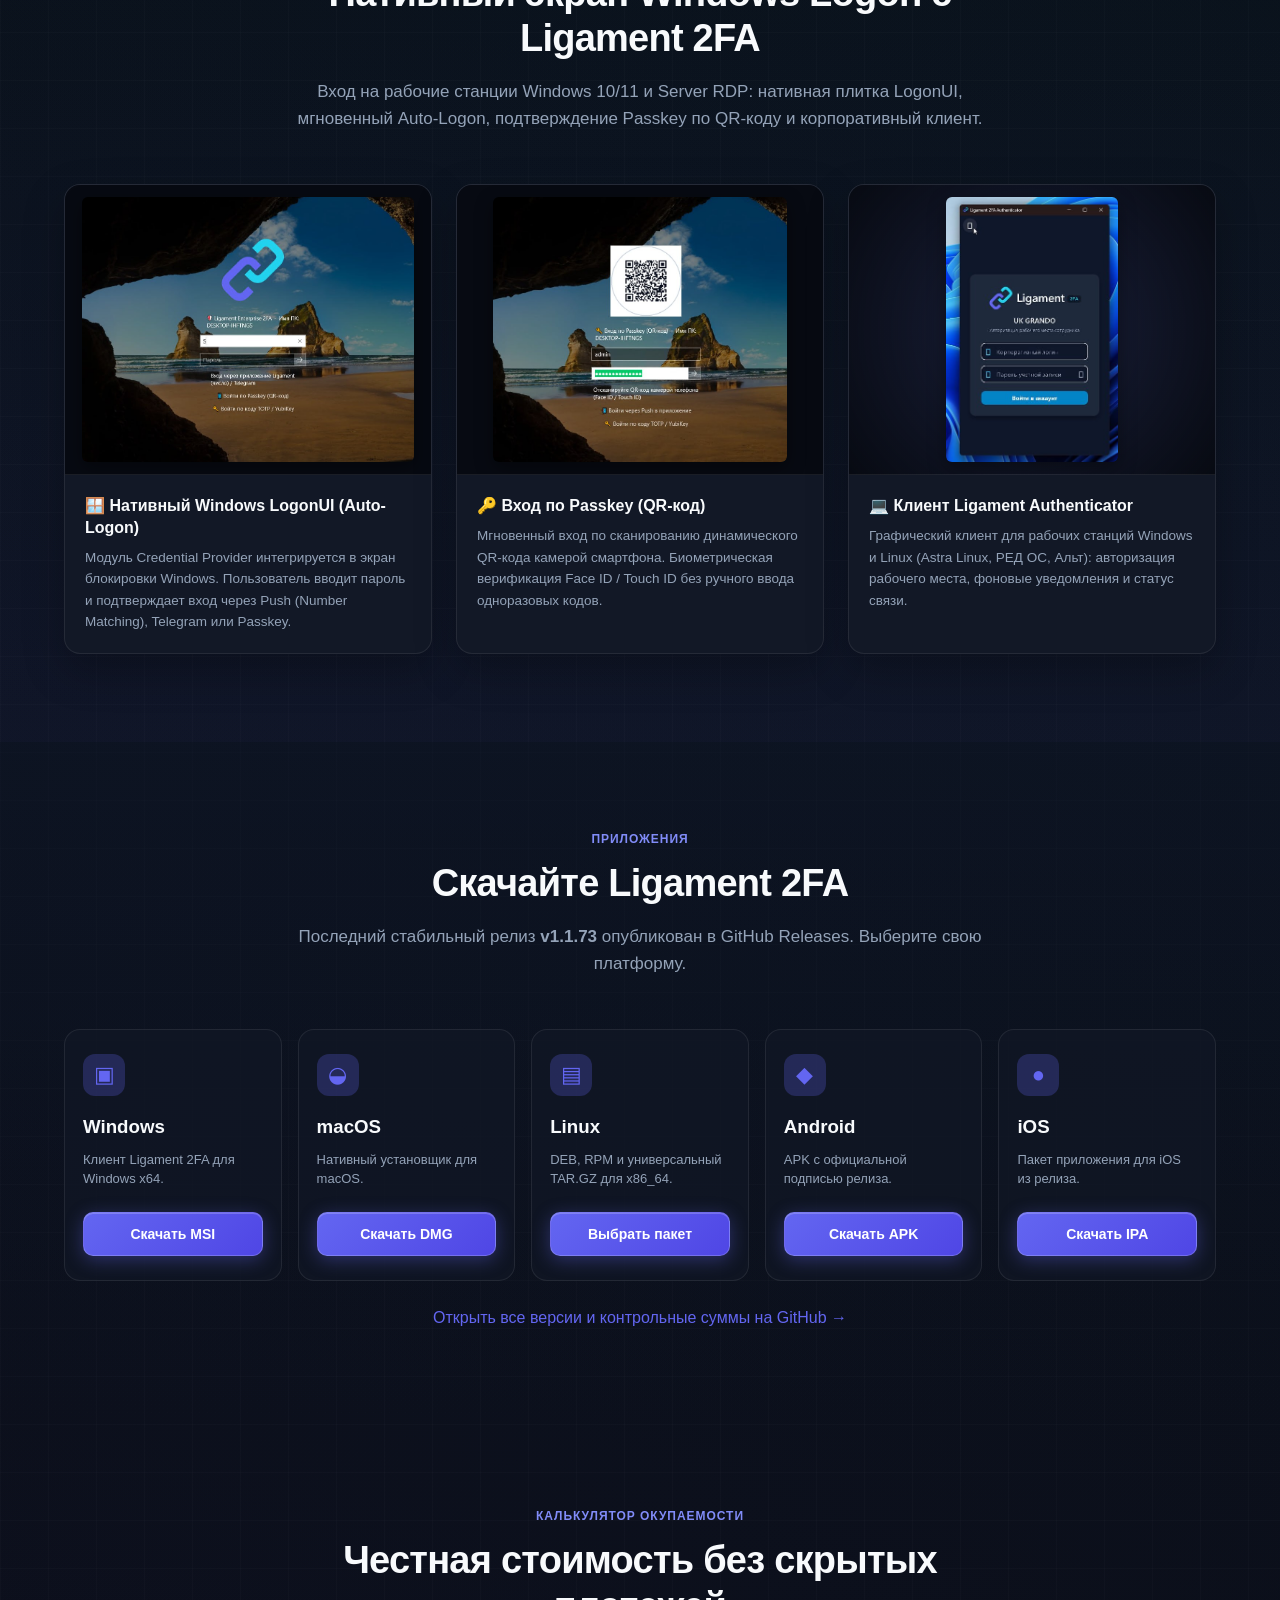
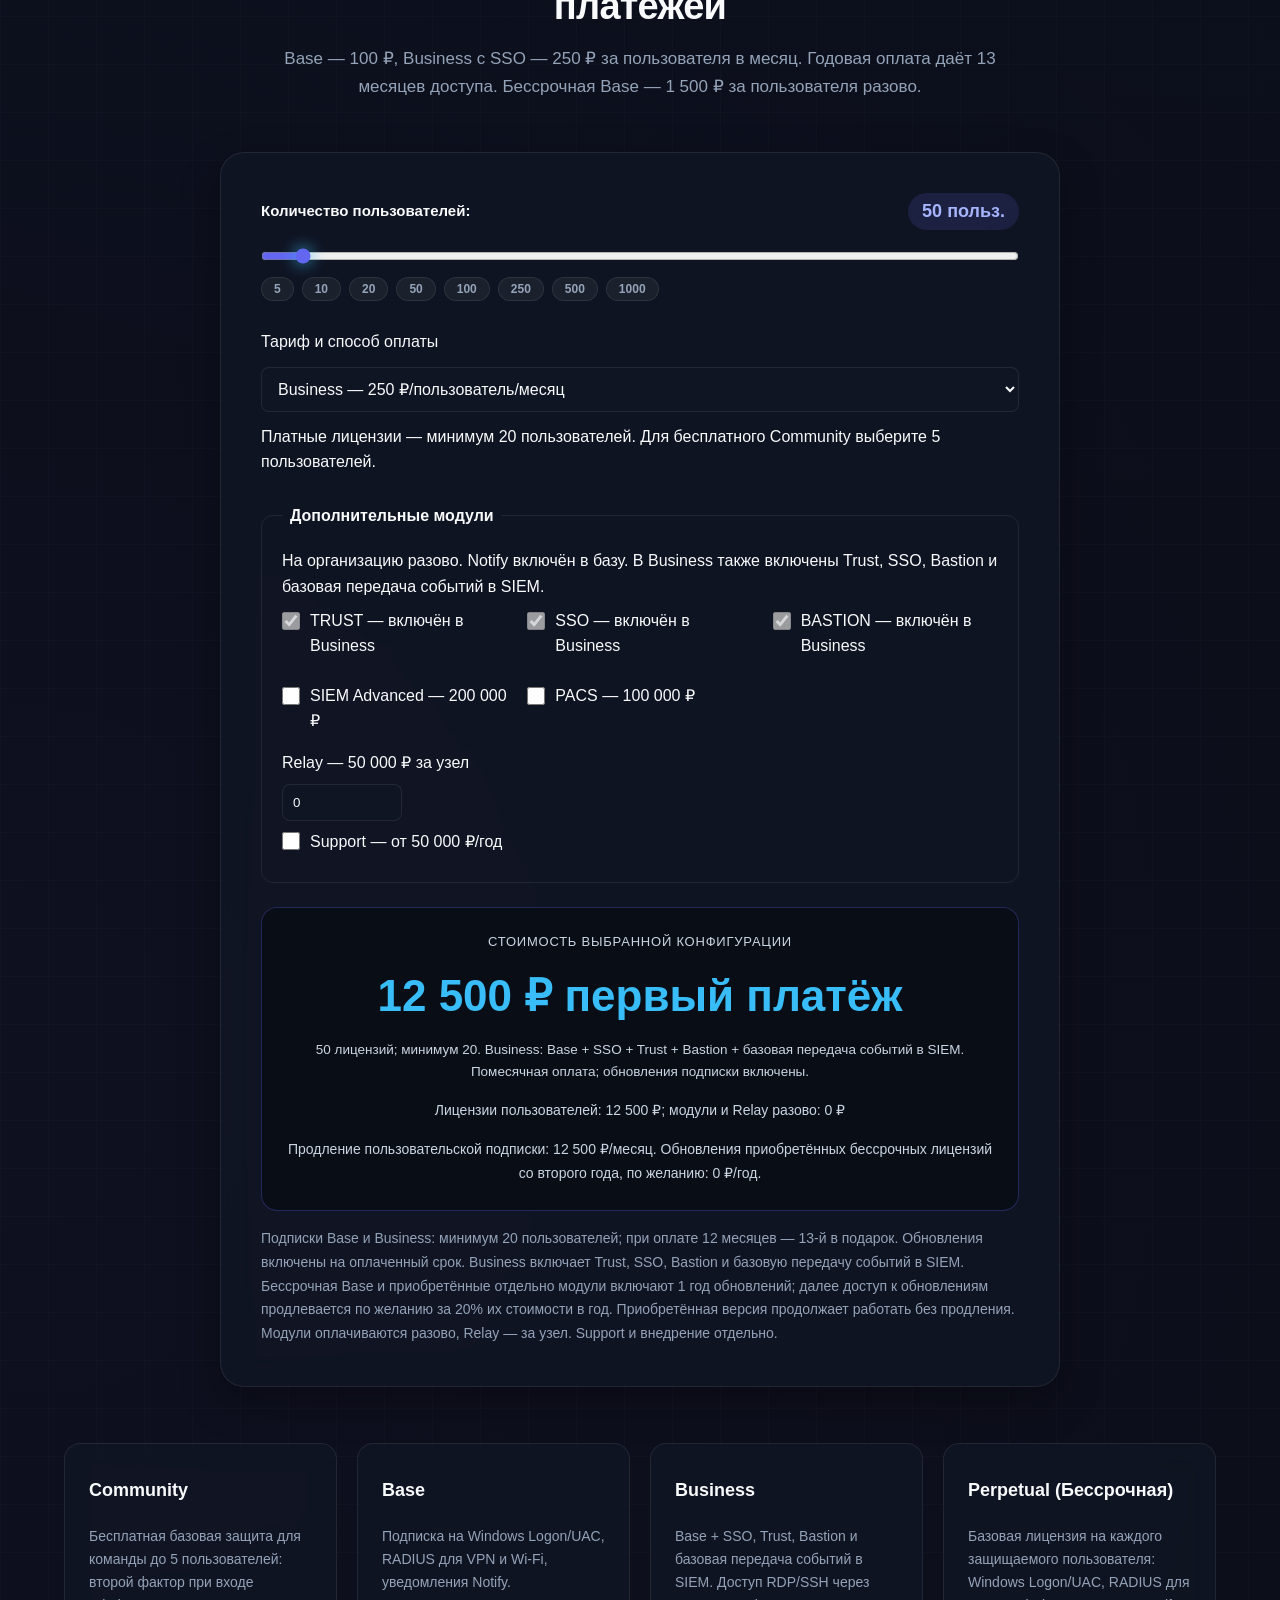
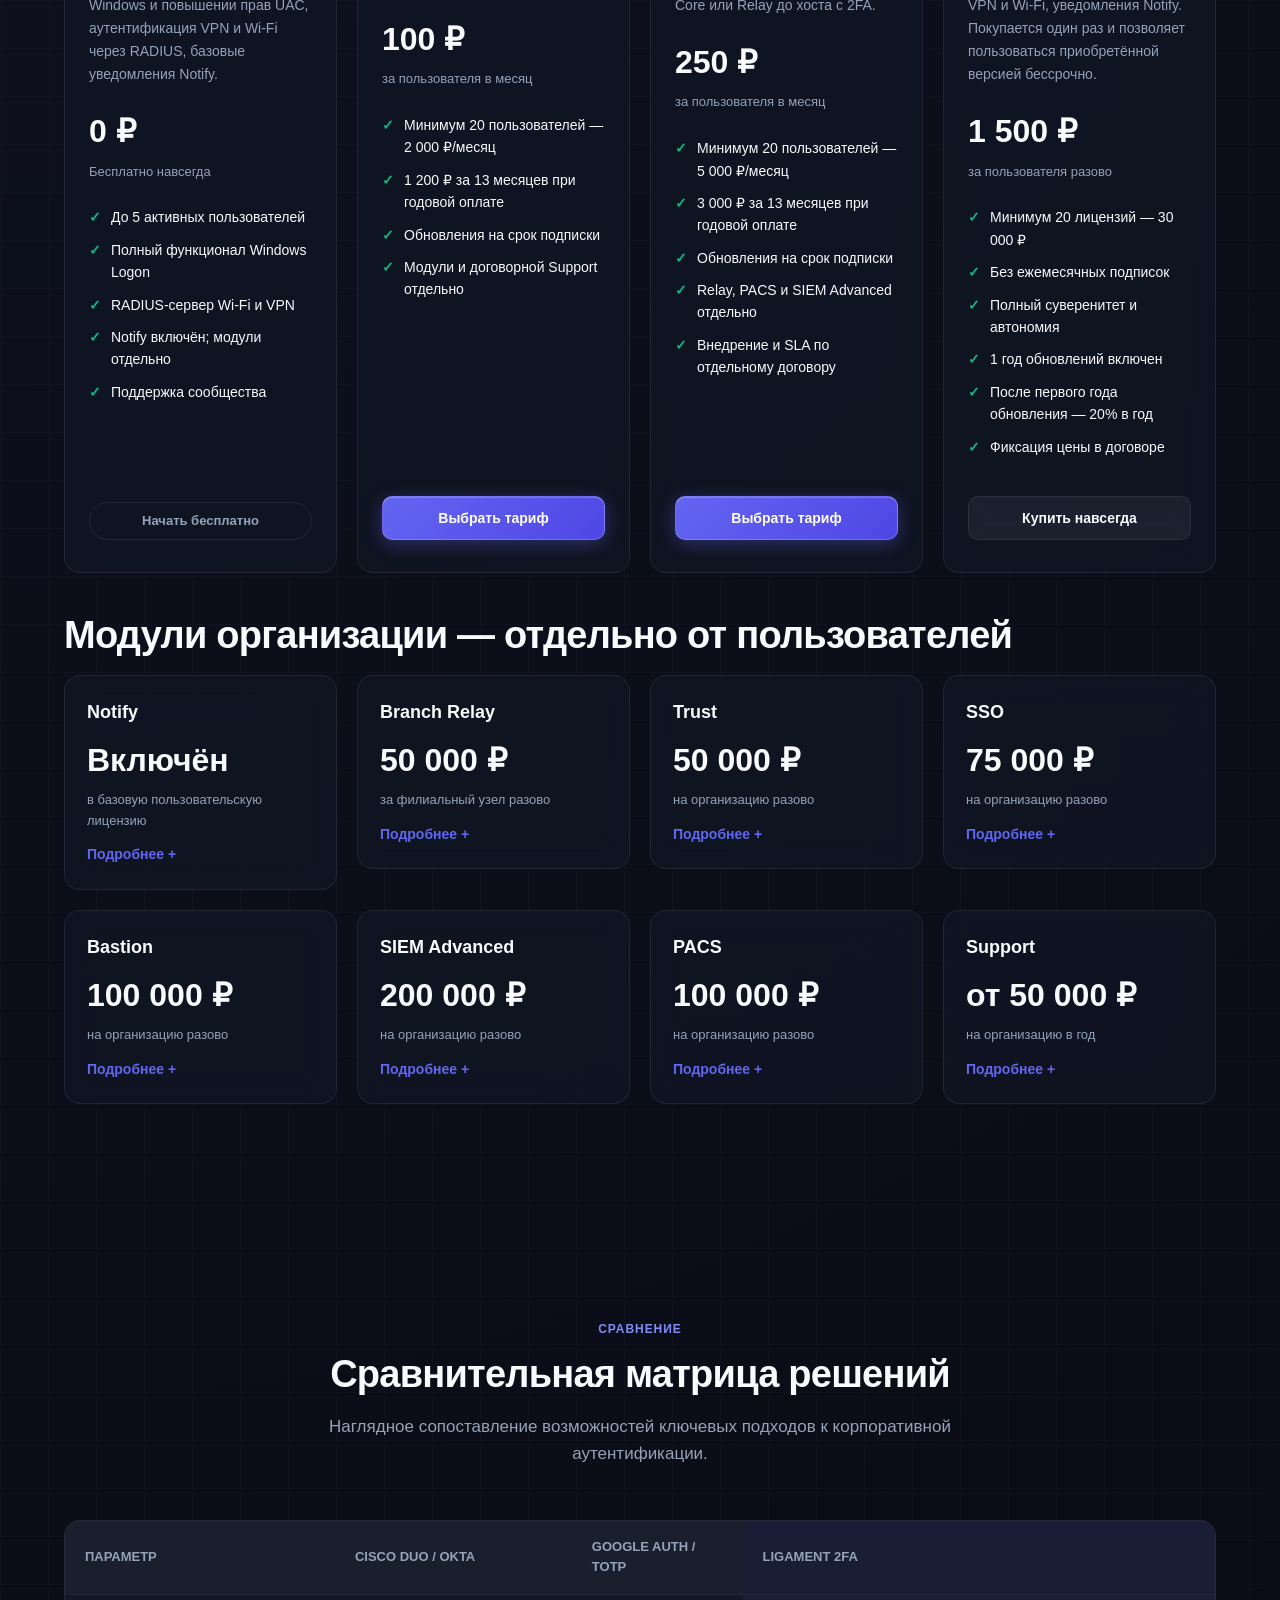
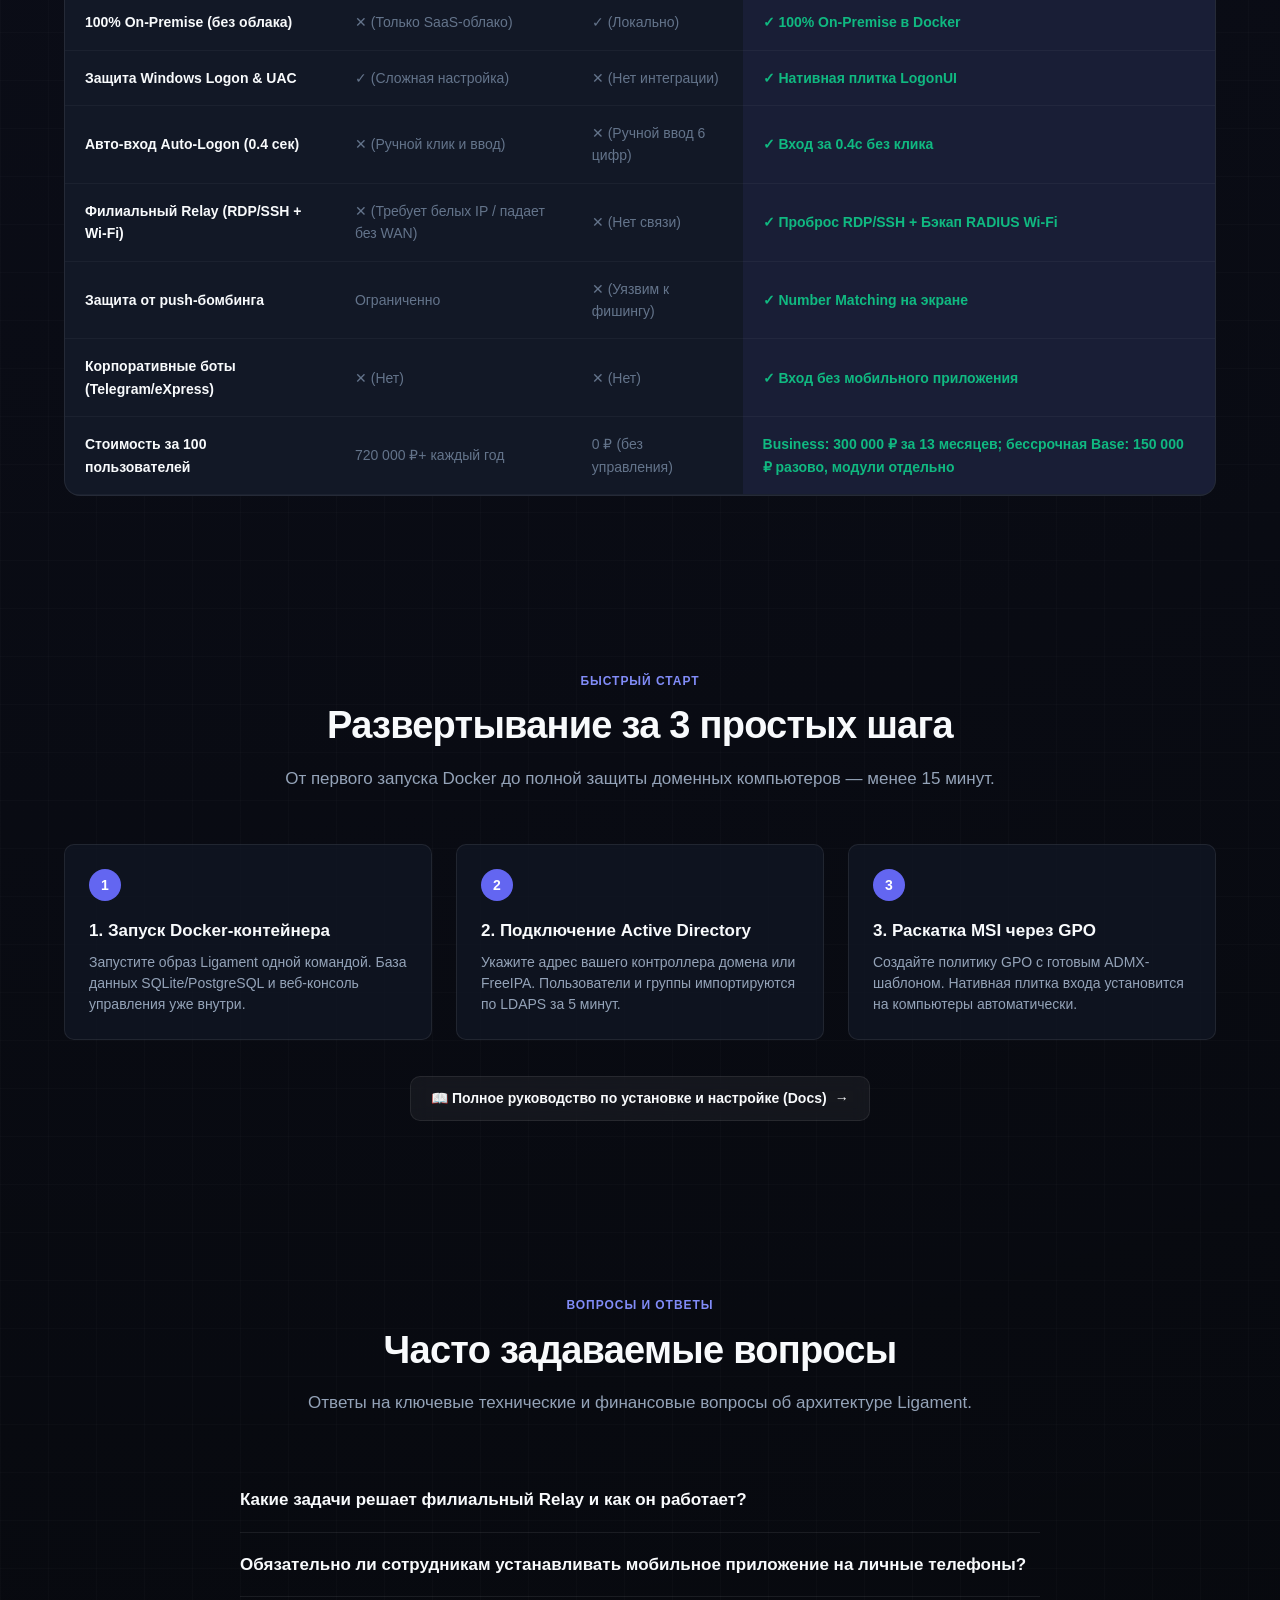
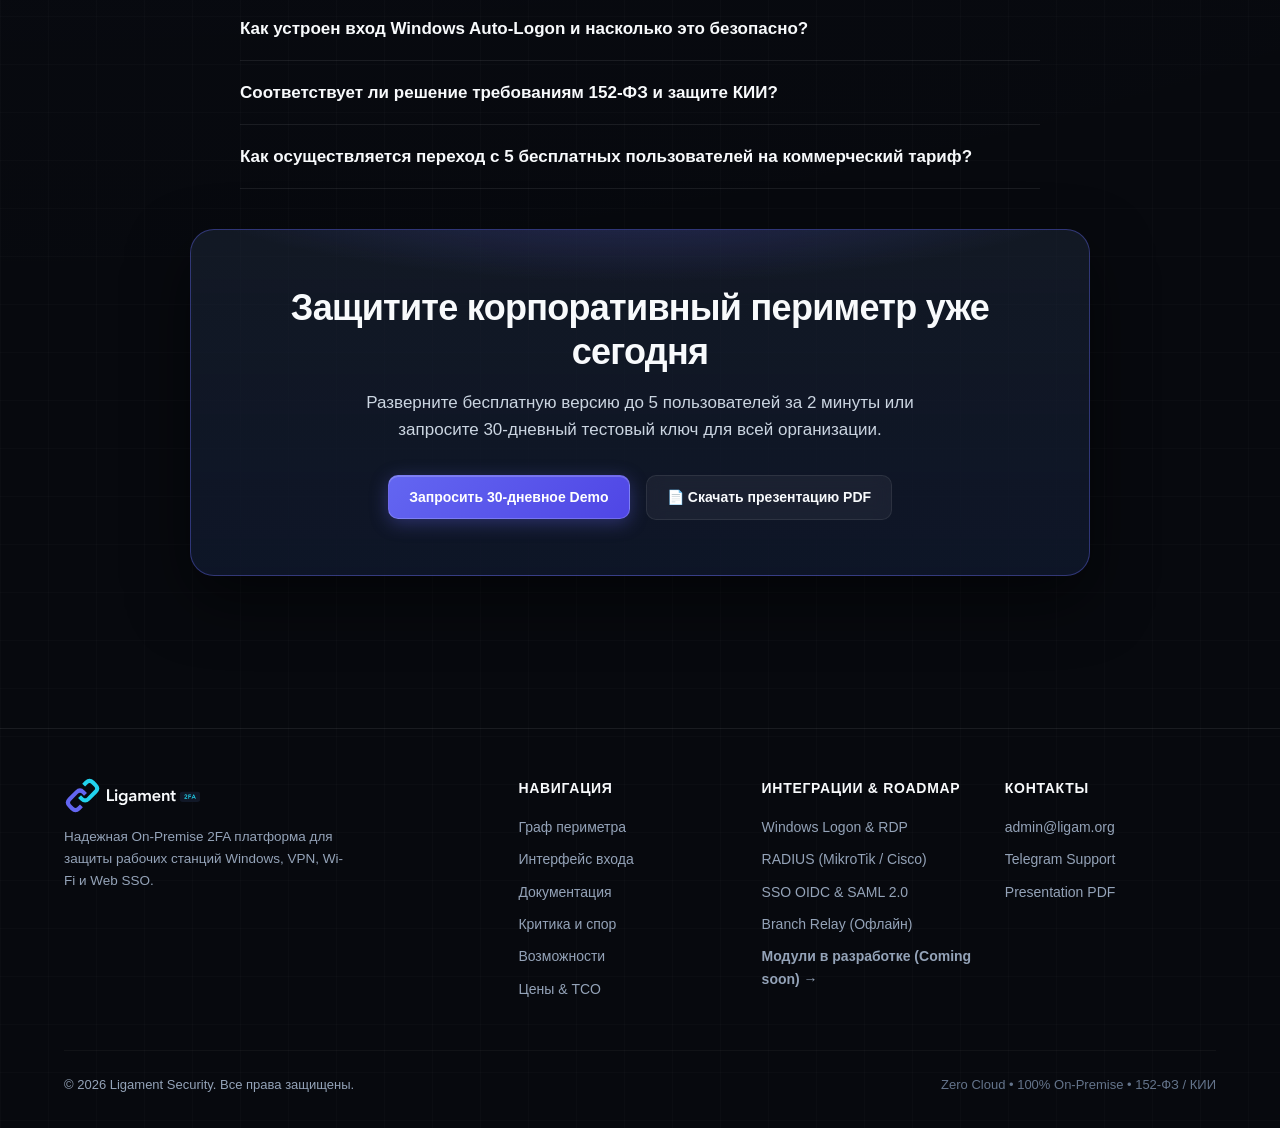
==== commit 5f909c5a: "feat(coming-soon): add Bolid Fire Alarm & Evacuation subsystem by PACS zones - Add dedicated Bolid F" ====
--- a/index.html
+++ b/index.html
@@ -31,7 +31,7 @@
 
   <link rel="icon" type="image/png" href="assets/brand/favicon.png">
   <link rel="icon" type="image/x-icon" href="assets/brand/favicon.ico">
-  <link rel="stylesheet" href="styles.css?v=cs-nav-link-2">
+  <link rel="stylesheet" href="styles.css?v=fire-bolid-1">
 </head>
 <body>
 
@@ -100,7 +100,7 @@
         </div>
       </div>
 
-      <a class="link-teaser" href="coming-soon.html">🚀 Модули в разработке (Coming soon): Ligament Link и PACS / СКУД →</a>
+      <a class="link-teaser" href="coming-soon.html">🚀 Модули в разработке: Ligament Link, PACS и Болид Пожарная тревога →</a>
       <!-- Interactive Mockup (Windows Logon + Smartphone Push) -->
       <div class="hero-mockup-wrapper">
         <div class="mockup-grid">
@@ -448,9 +448,9 @@
       <div class="coming-soon-card">
         <div class="coming-soon-card-content">
           <span class="brand-badge">Дорожная карта · Coming soon</span>
-          <h2 id="cs-callout-heading" class="coming-soon-card-title">Модули в разработке: Ligament Link и PACS</h2>
+          <h2 id="cs-callout-heading" class="coming-soon-card-title">Модули в разработке: Link, PACS и Болид Пожар</h2>
           <p class="coming-soon-card-desc">
-            Проектируем собственный On-Premise удалённый рабочий стол (Console Sharing) и нативную интеграцию со СКУД (турникеты, Anti-Passback, Auto-Lock сессий Windows при уходе из офиса).
+            Проектируем собственный On-Premise удалённый стол (Console Sharing), СКУД-турникеты с Anti-Passback и пожарную тревогу Болид по зонам присутствия с экстренным оповещением сотрудников.
           </p>
         </div>
         <div class="coming-soon-card-action">
@@ -793,6 +793,6 @@
     </div>
   </footer>
 
-  <script src="site.js?v=cs-nav-link-2"></script>
+  <script src="site.js?v=fire-bolid-1"></script>
 </body>
 </html>
--- a/styles.css
+++ b/styles.css
@@ -2367,6 +2367,8 @@
 .link-section { border-top: 1px solid var(--border); border-bottom: 1px solid var(--border); background: linear-gradient(140deg, var(--primary-glow), transparent 65%); }
 .pacs-section { border-top: 1px solid var(--border); border-bottom: 1px solid var(--border); background: linear-gradient(140deg, rgba(6, 182, 212, 0.09), transparent 65%); }
 [data-theme="light"] .pacs-section { background: linear-gradient(140deg, rgba(6, 182, 212, 0.05), #ffffff 65%); }
+.fire-section { border-top: 1px solid var(--border); border-bottom: 1px solid var(--border); background: linear-gradient(140deg, rgba(239, 68, 68, 0.09), transparent 65%); }
+[data-theme="light"] .fire-section { background: linear-gradient(140deg, rgba(239, 68, 68, 0.05), #ffffff 65%); }
 .link-intro { display: grid; grid-template-columns: 1.25fr 1fr; gap: 40px; align-items: start; }
 .link-intro > * { min-width: 0; }
 .link-status { display: inline-block; padding: 6px 12px; margin-bottom: 18px; border: 1px solid var(--border-hover); border-radius: var(--radius-full); color: var(--text-main); background: var(--primary-glow); font-size: 13px; font-weight: 600; }
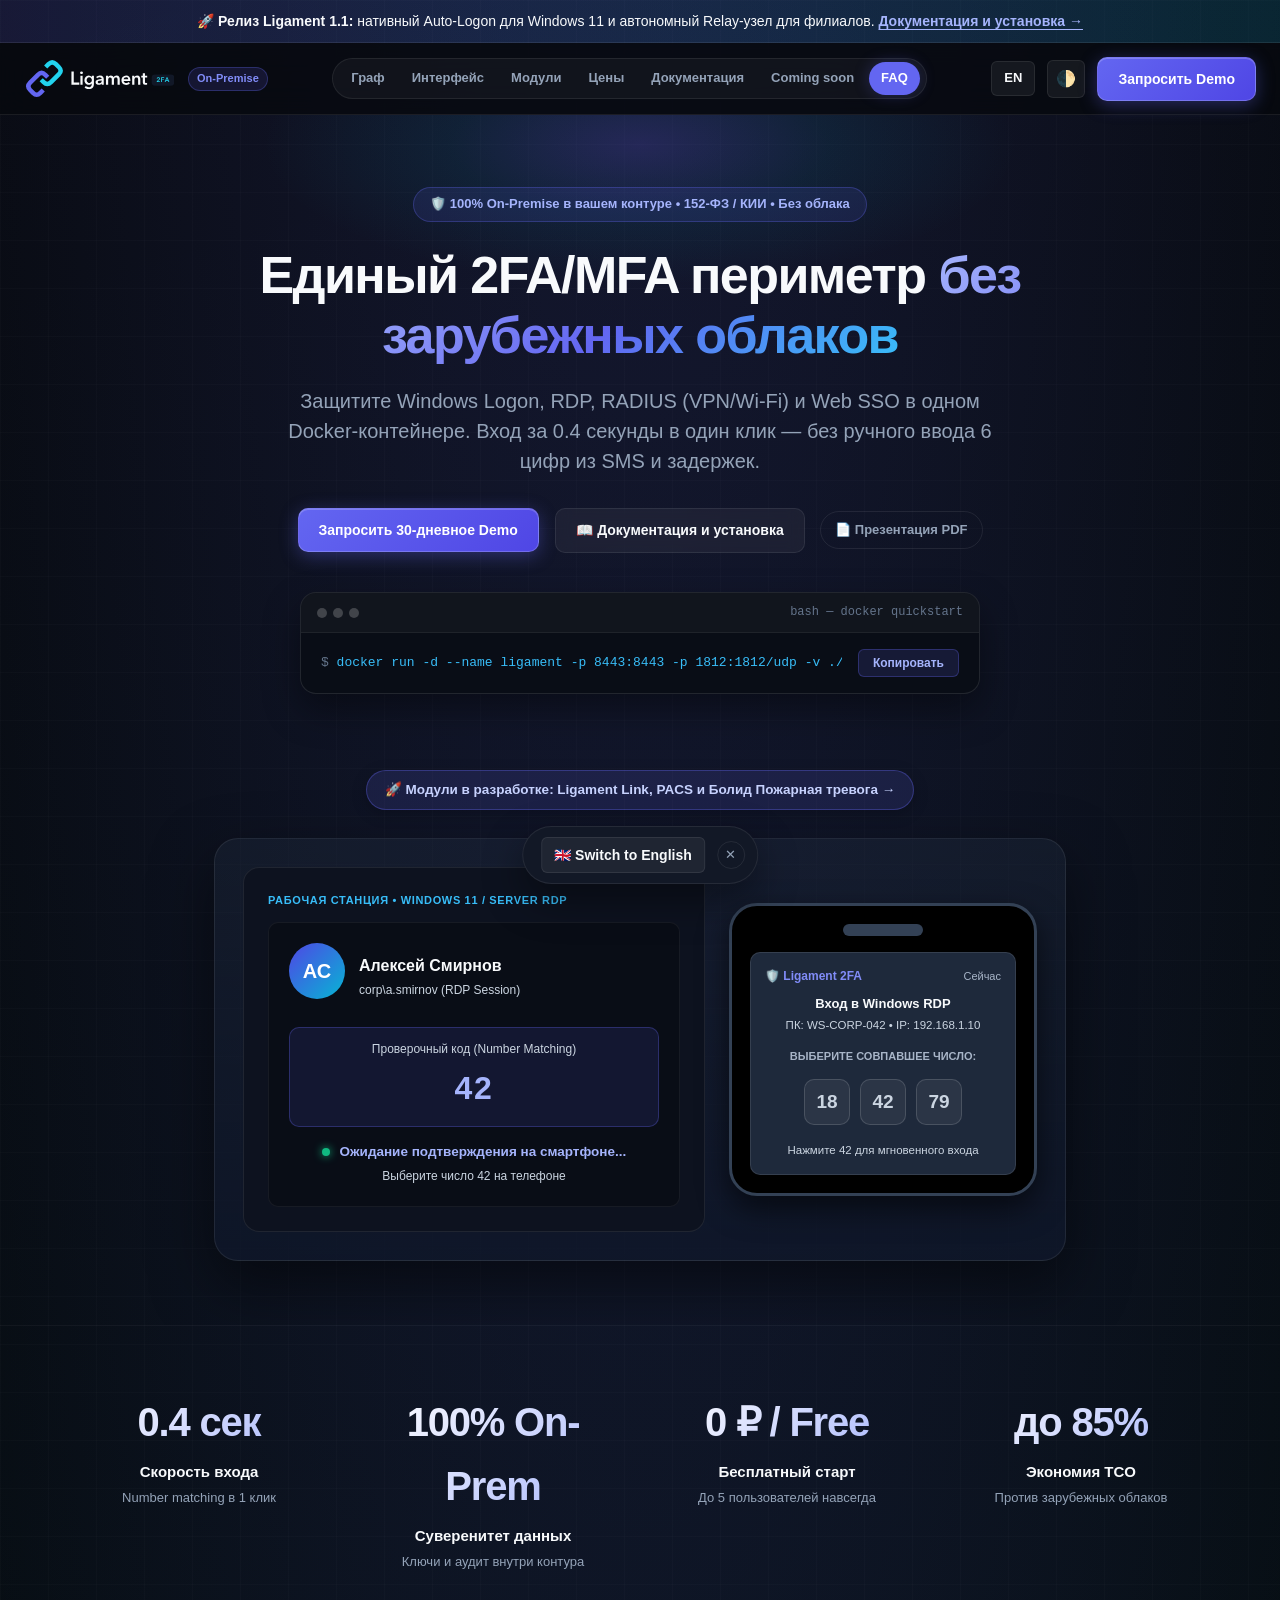
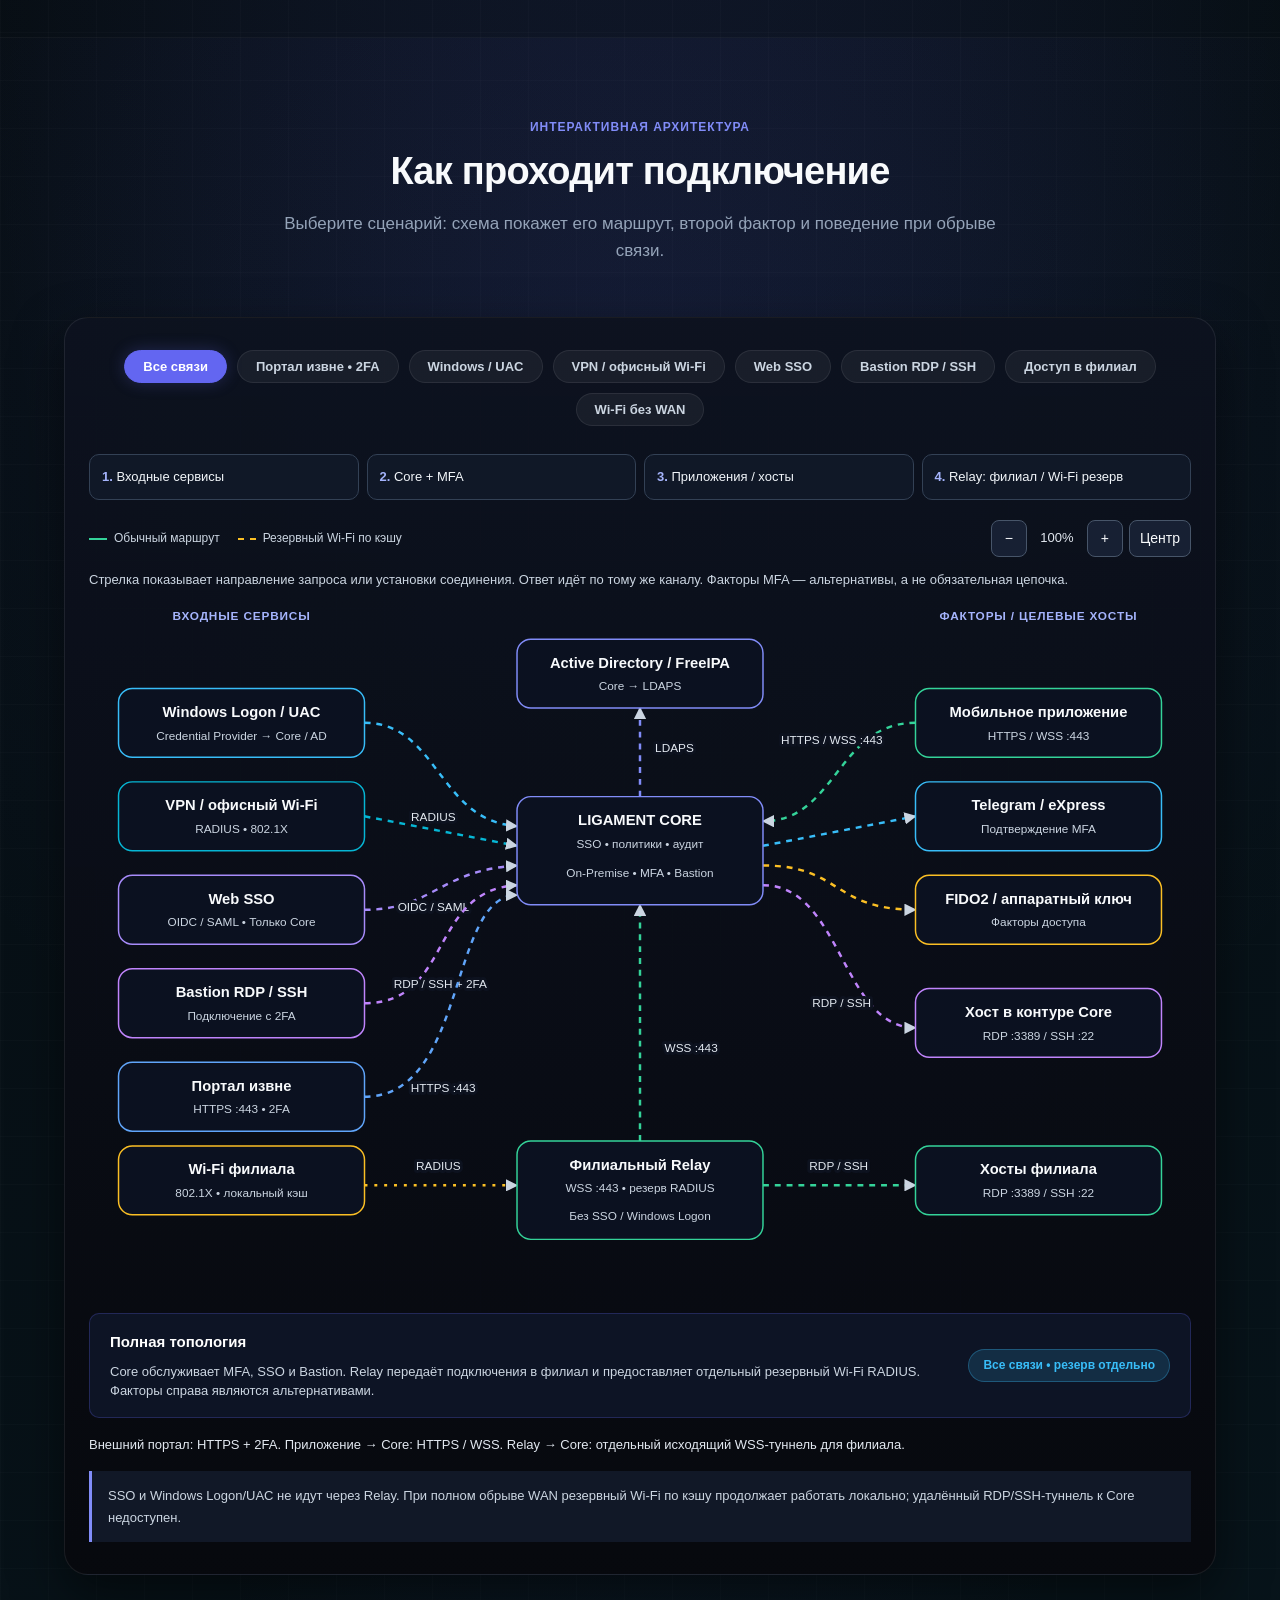
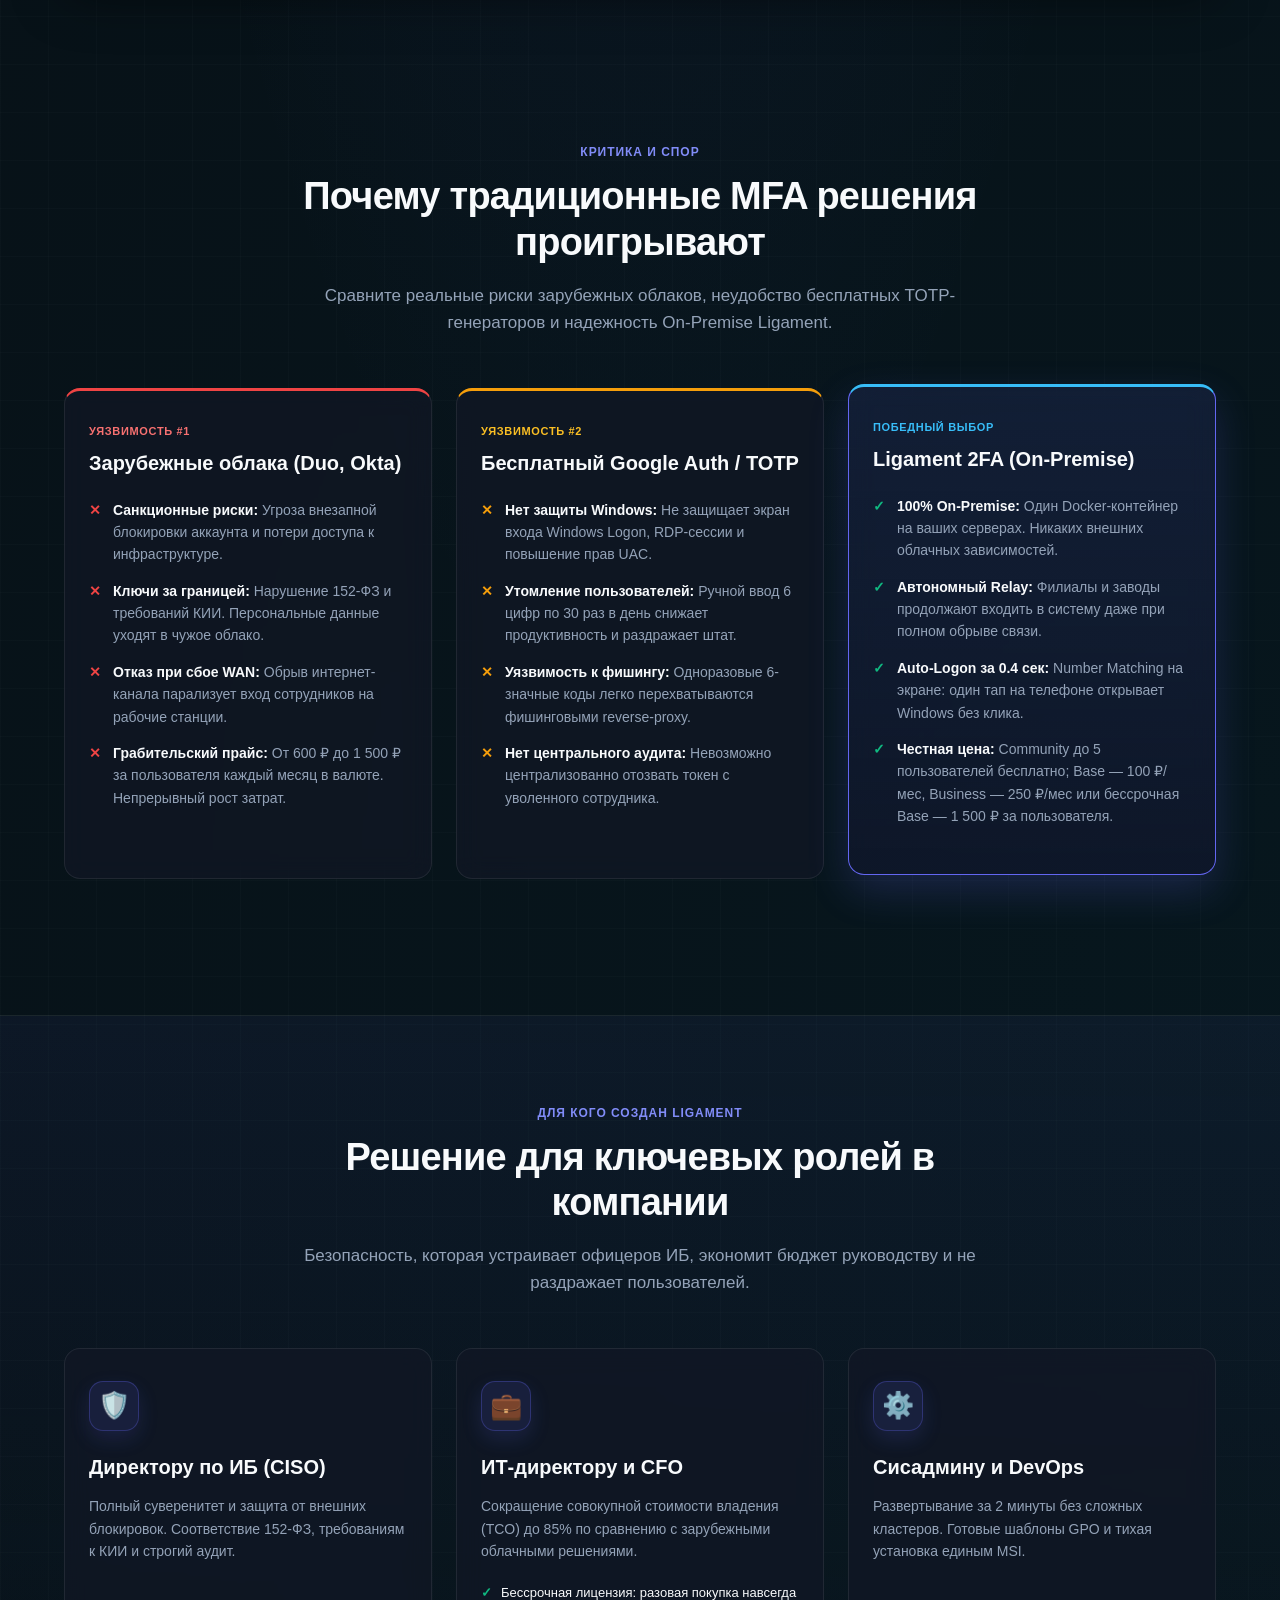
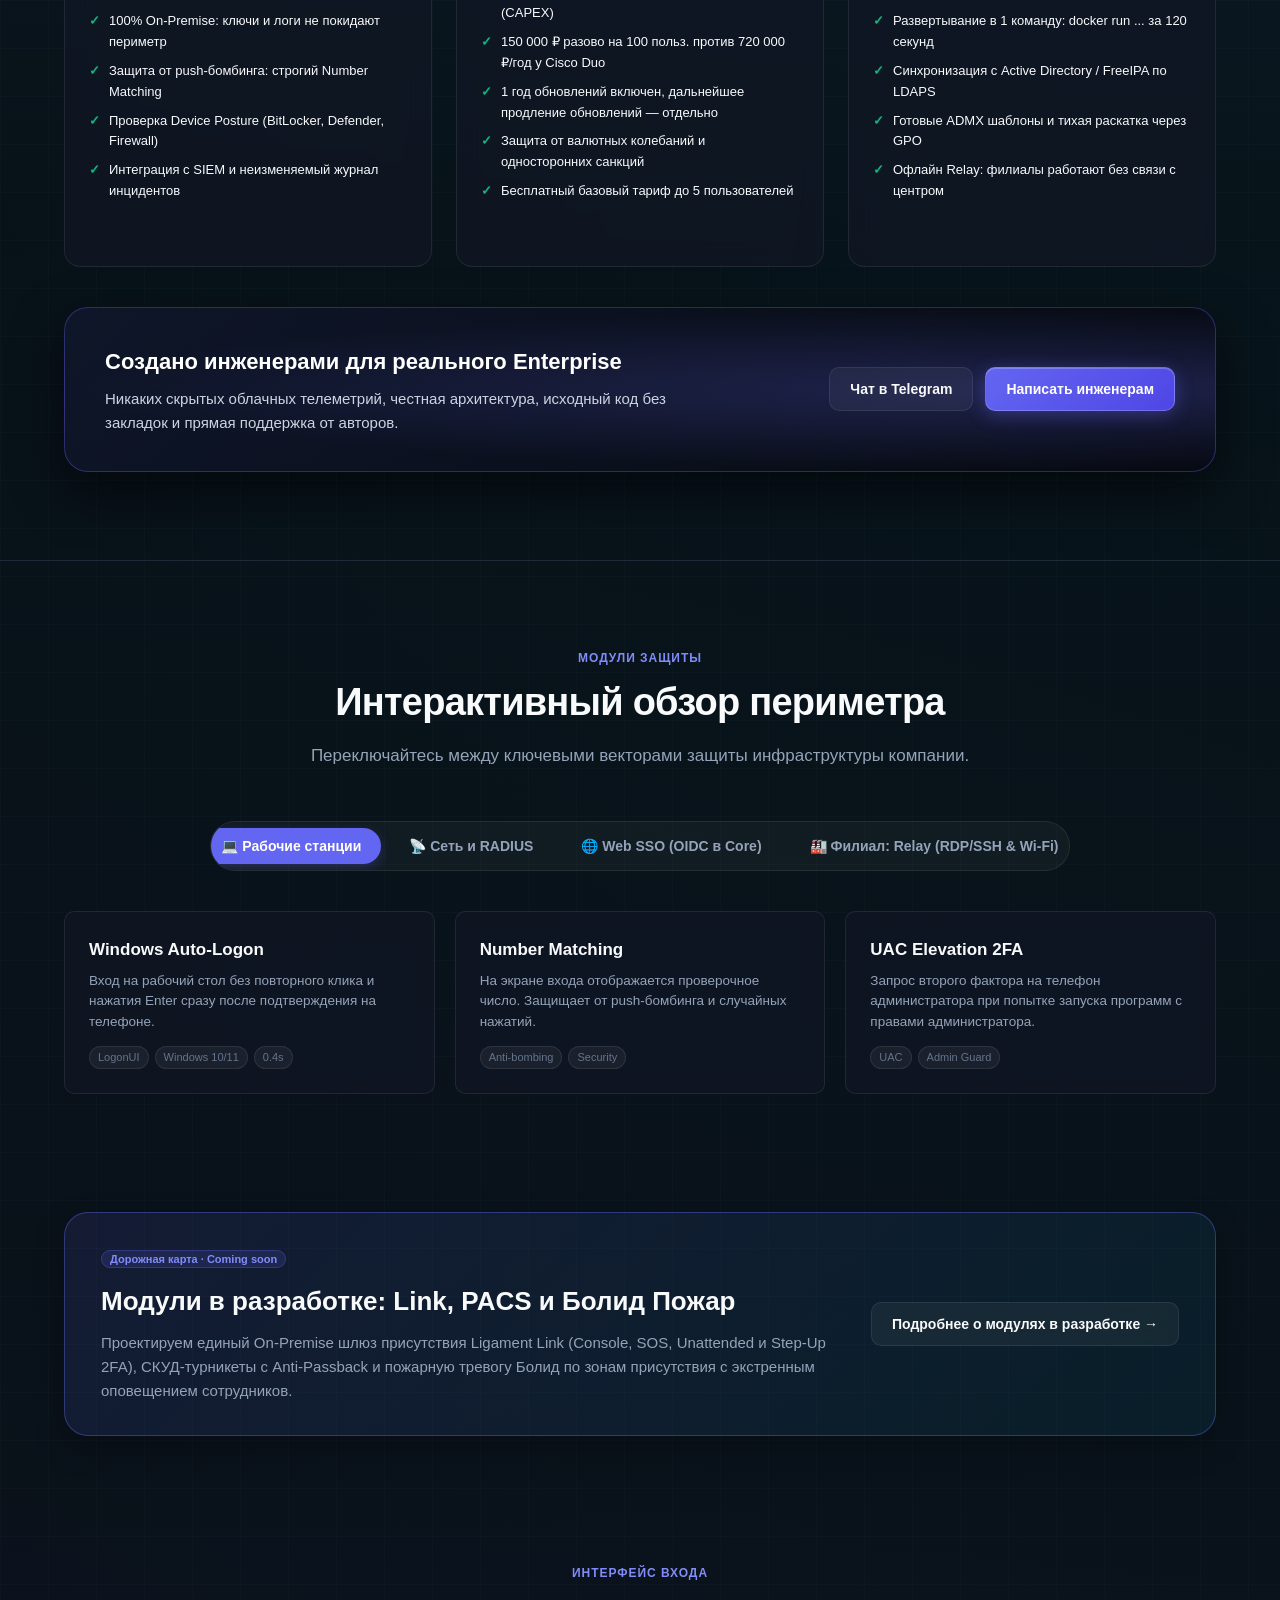
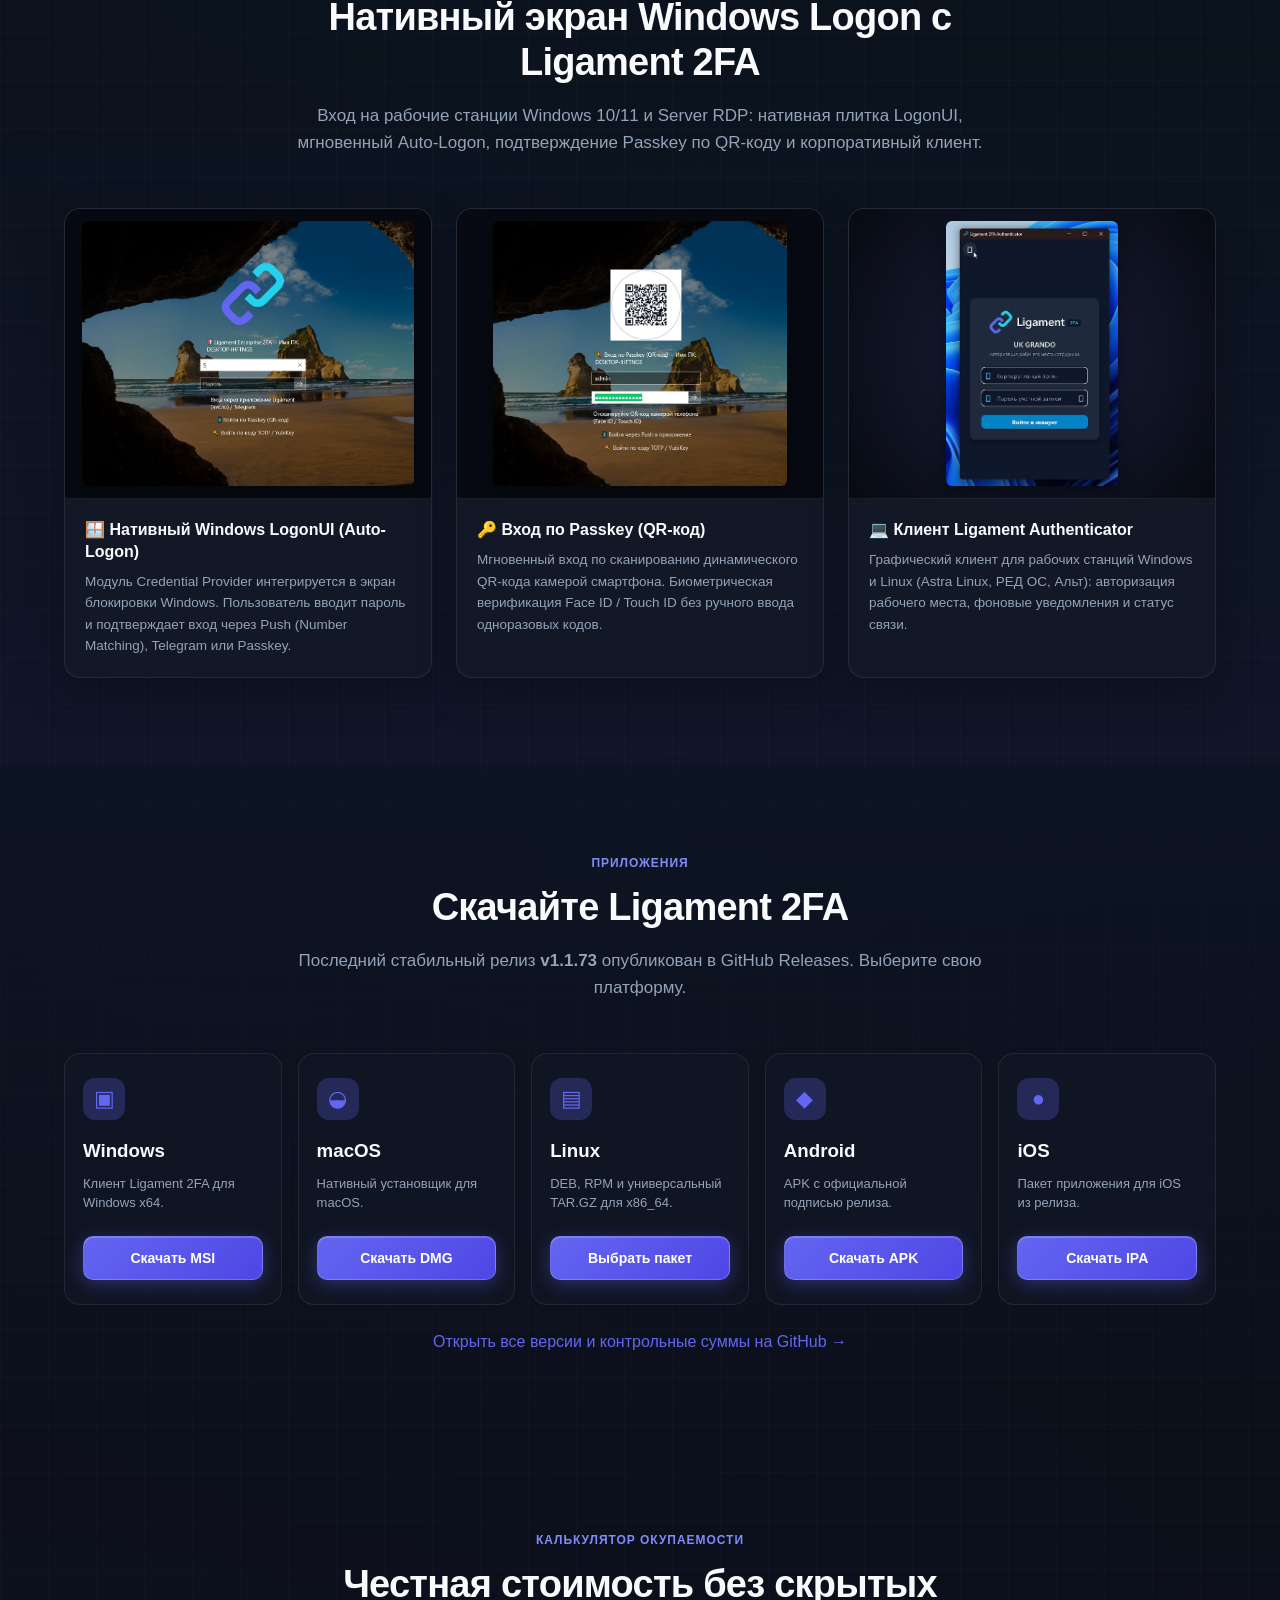
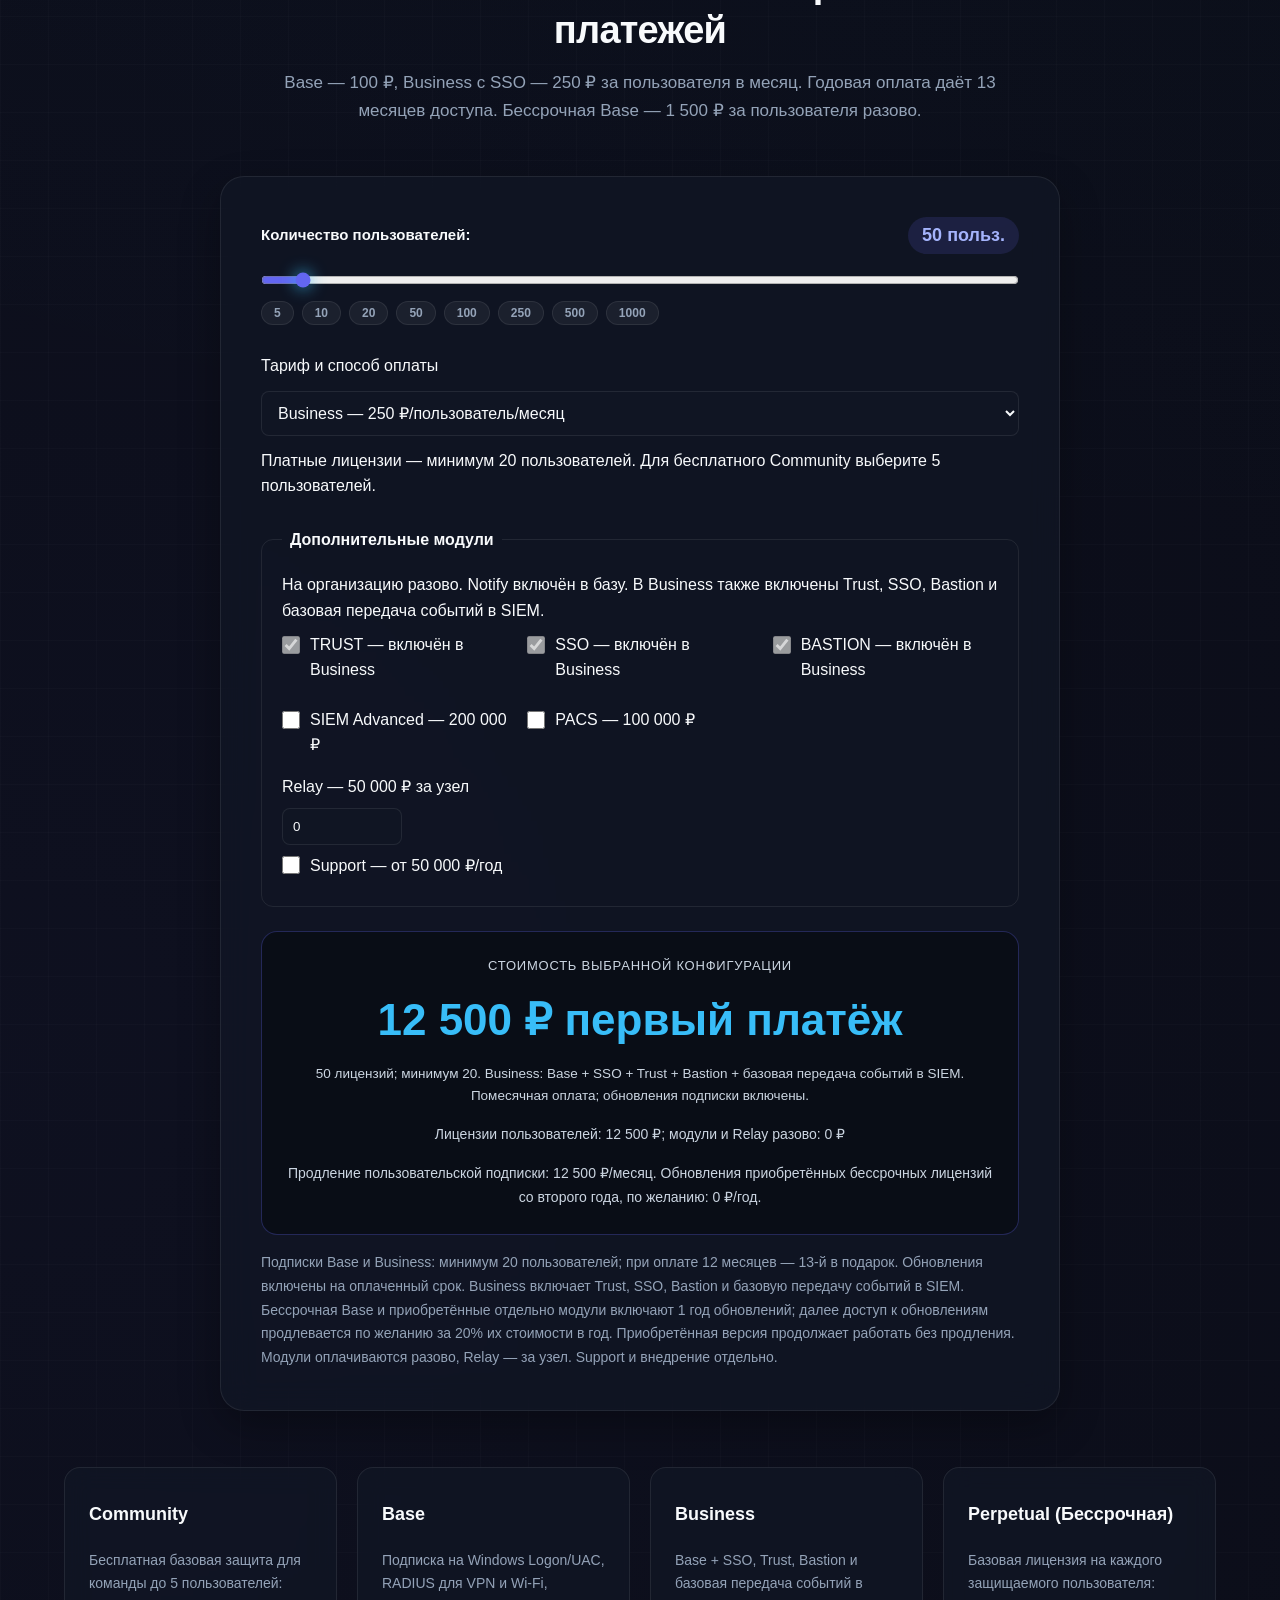
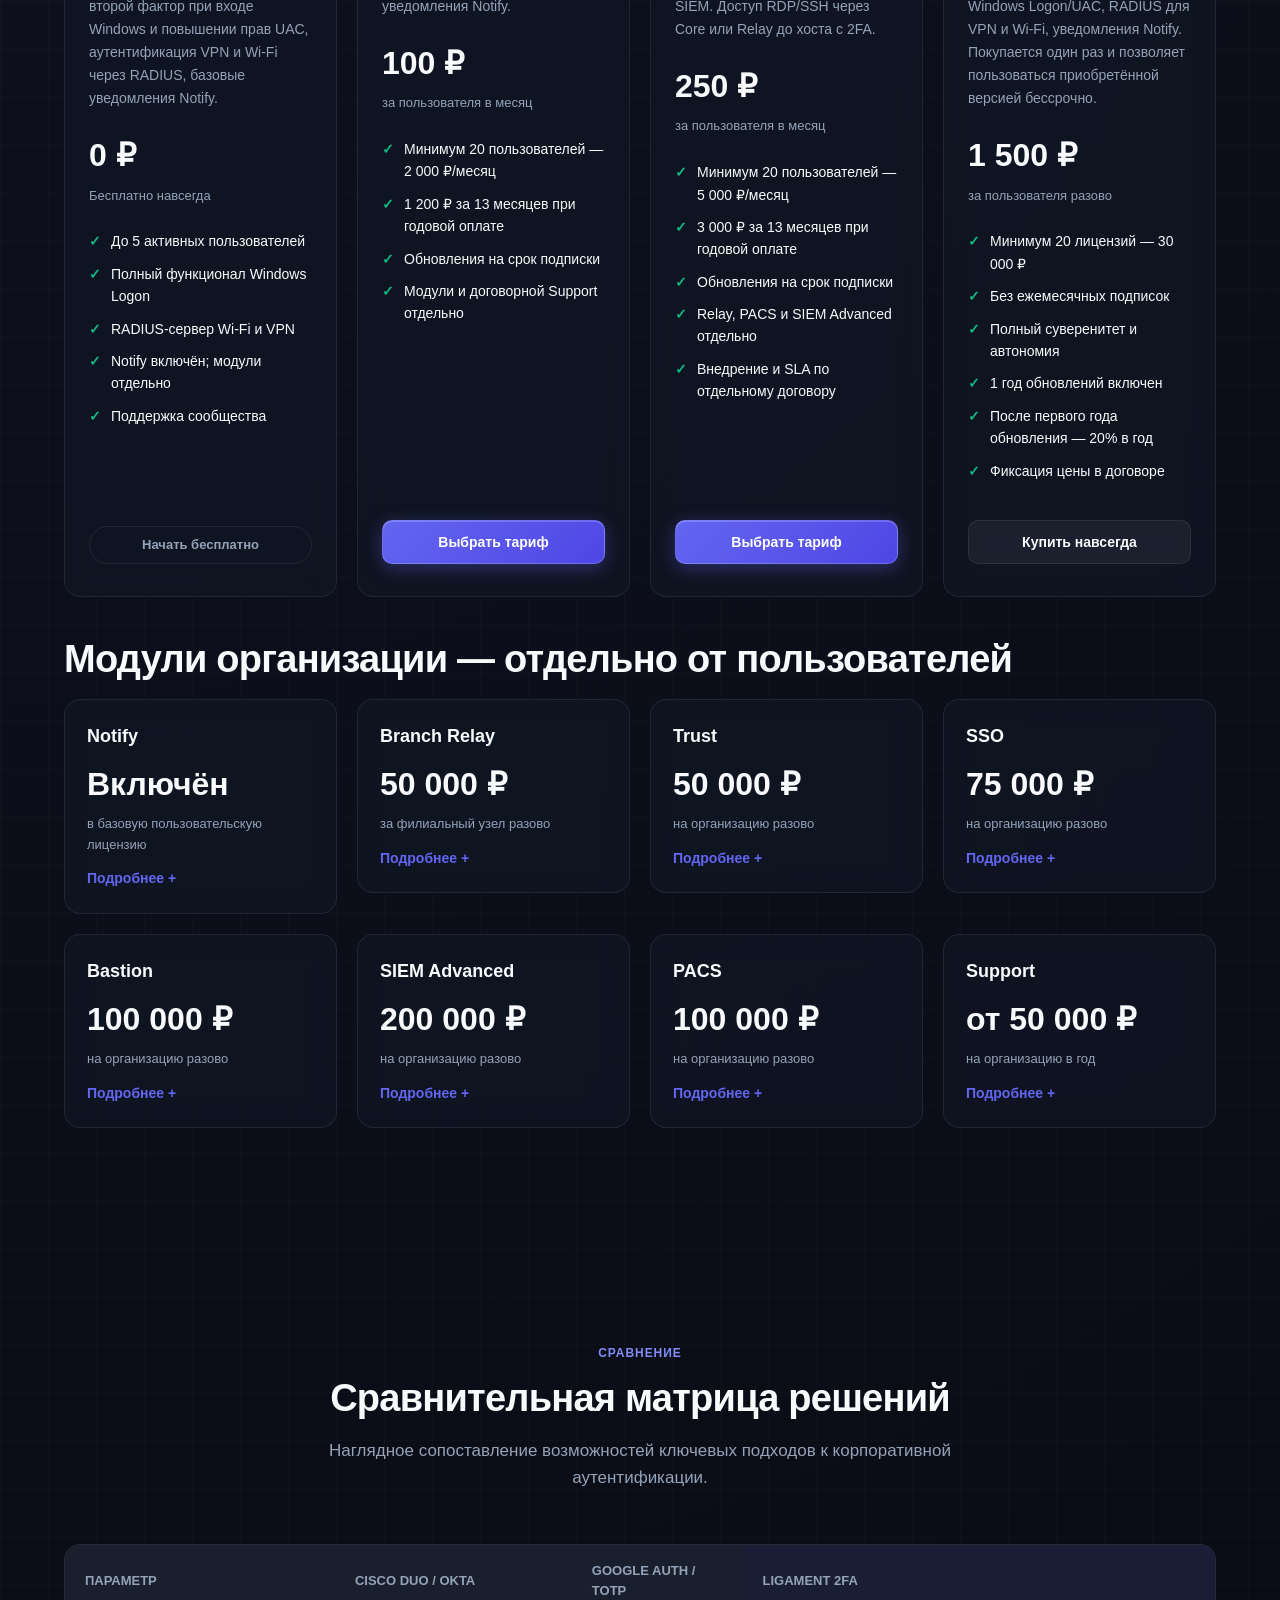
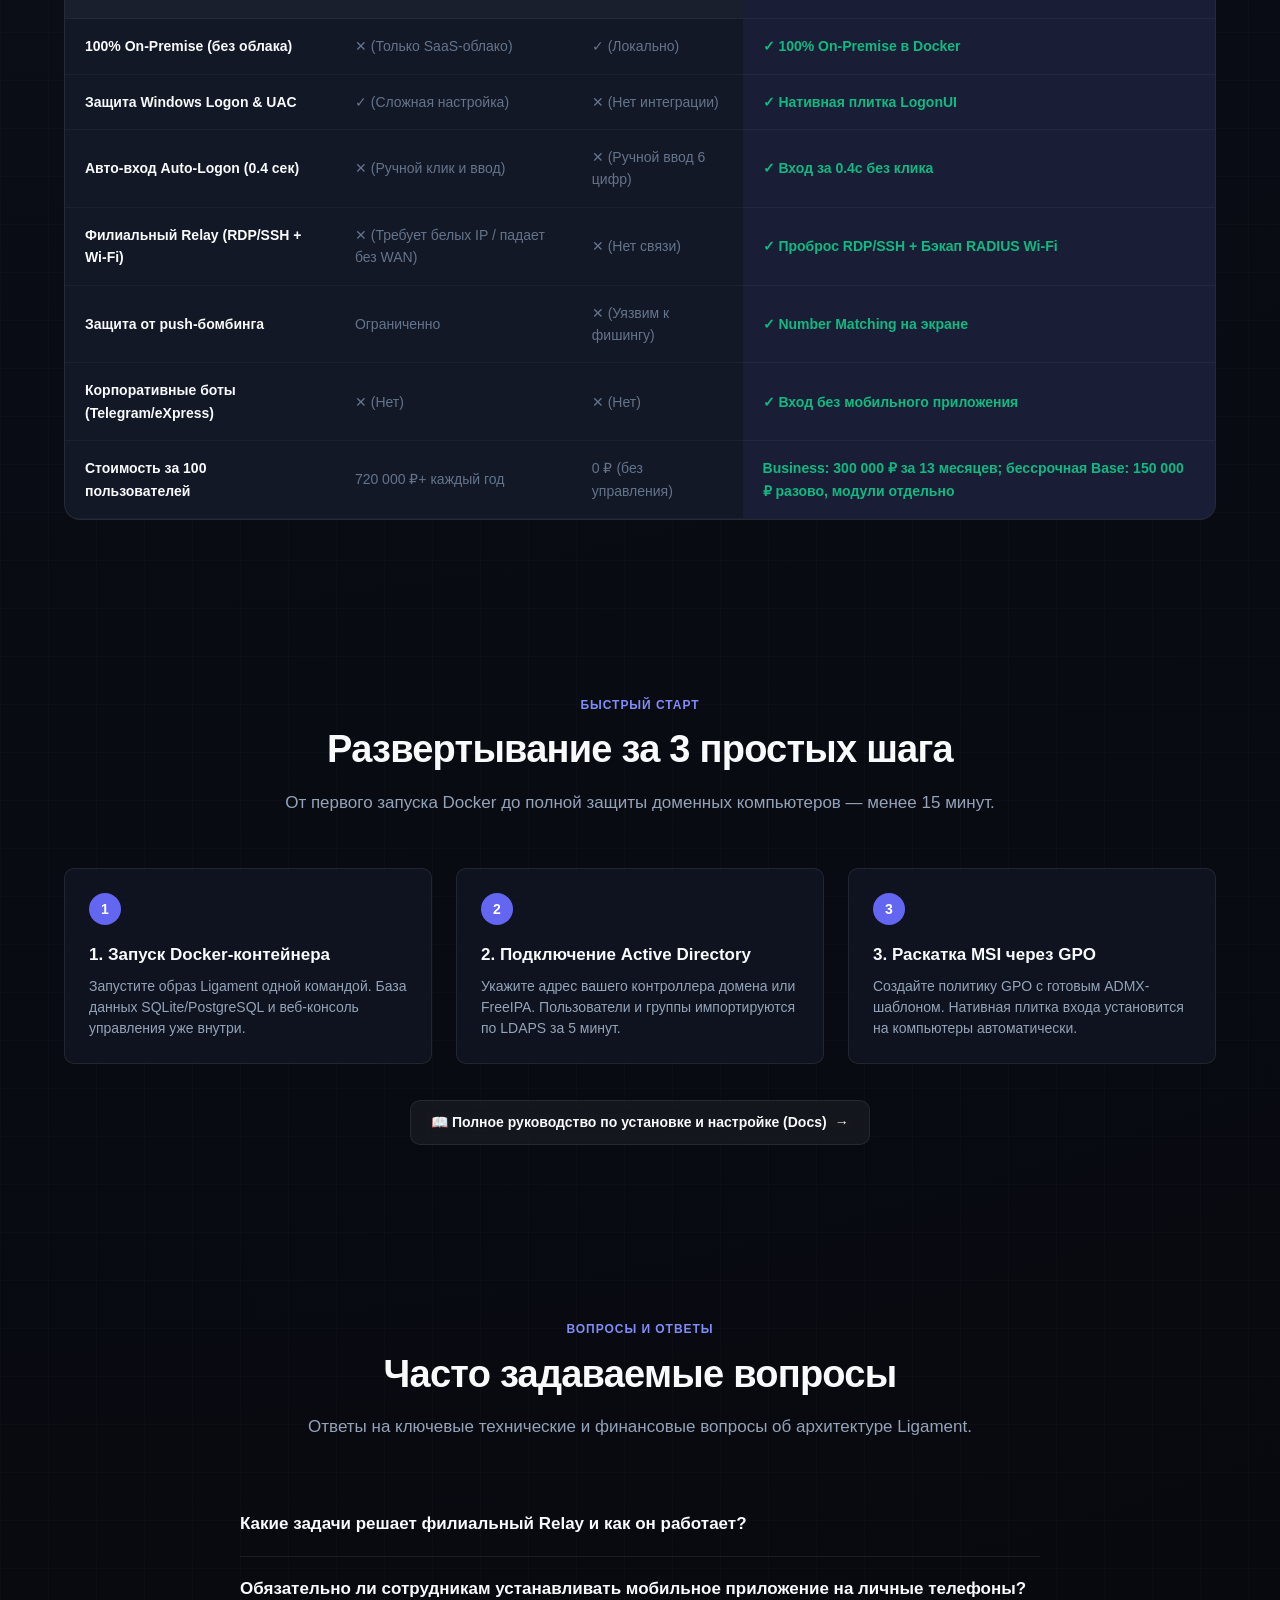
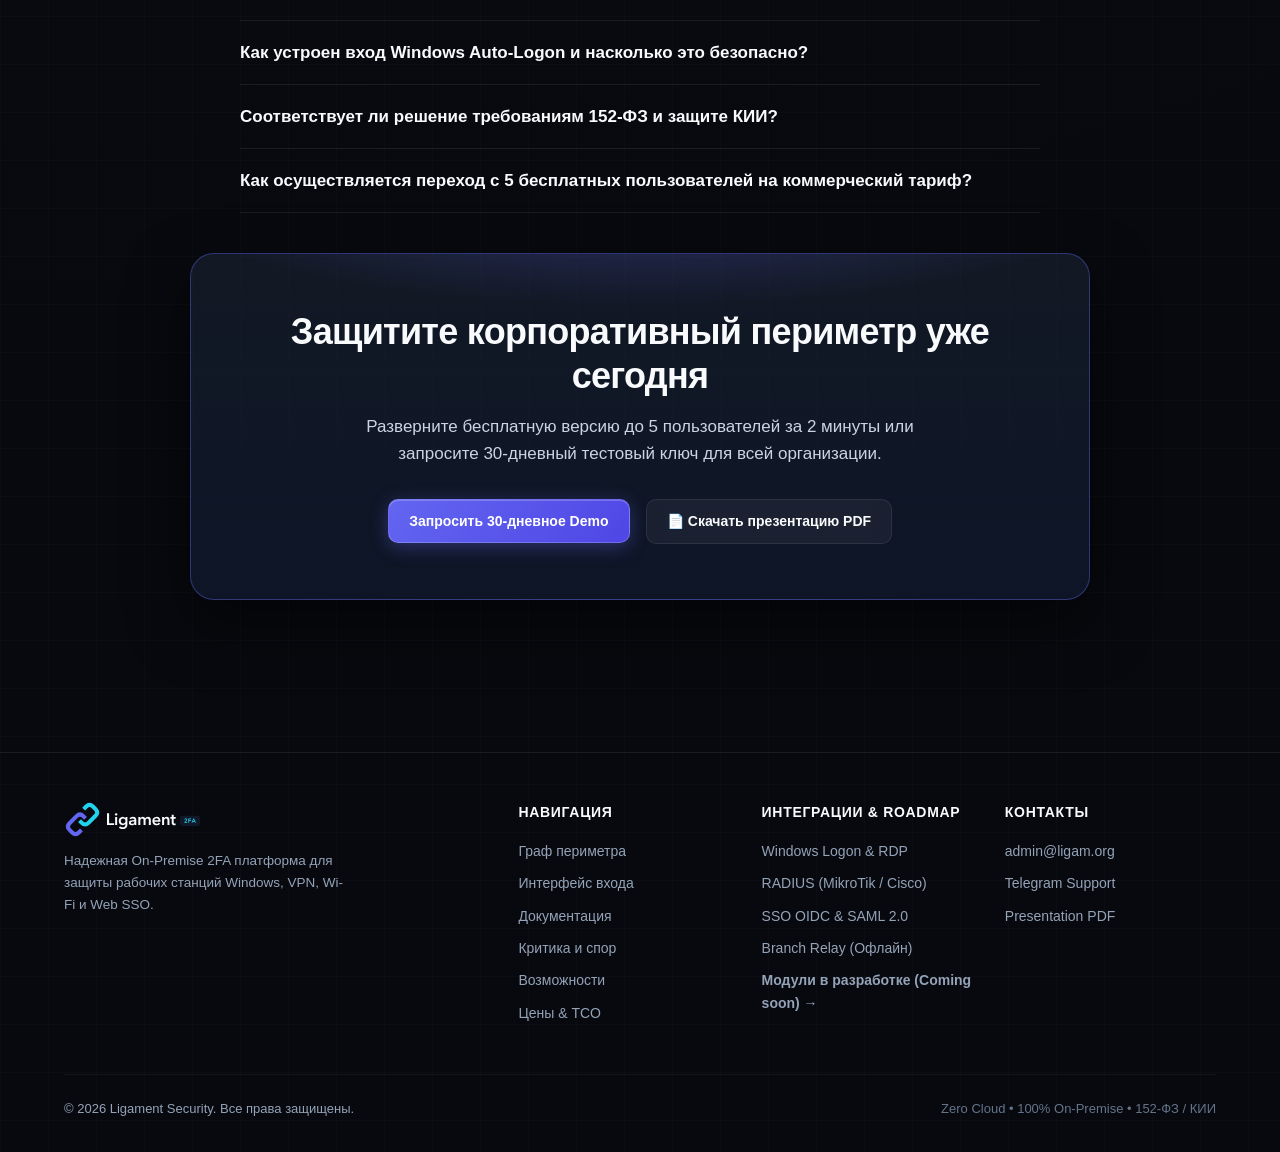
==== commit 0d84748e: "feat(coming-soon): update Ligament LINK with unified console, SOS, and perimeter step-up 2FA" ====
--- a/index.html
+++ b/index.html
@@ -450,7 +450,7 @@
           <span class="brand-badge">Дорожная карта · Coming soon</span>
           <h2 id="cs-callout-heading" class="coming-soon-card-title">Модули в разработке: Link, PACS и Болид Пожар</h2>
           <p class="coming-soon-card-desc">
-            Проектируем собственный On-Premise удалённый стол (Console Sharing), СКУД-турникеты с Anti-Passback и пожарную тревогу Болид по зонам присутствия с экстренным оповещением сотрудников.
+            Проектируем единый On-Premise шлюз присутствия Ligament Link (Console, SOS, Unattended и Step-Up 2FA), СКУД-турникеты с Anti-Passback и пожарную тревогу Болид по зонам присутствия с экстренным оповещением сотрудников.
           </p>
         </div>
         <div class="coming-soon-card-action">
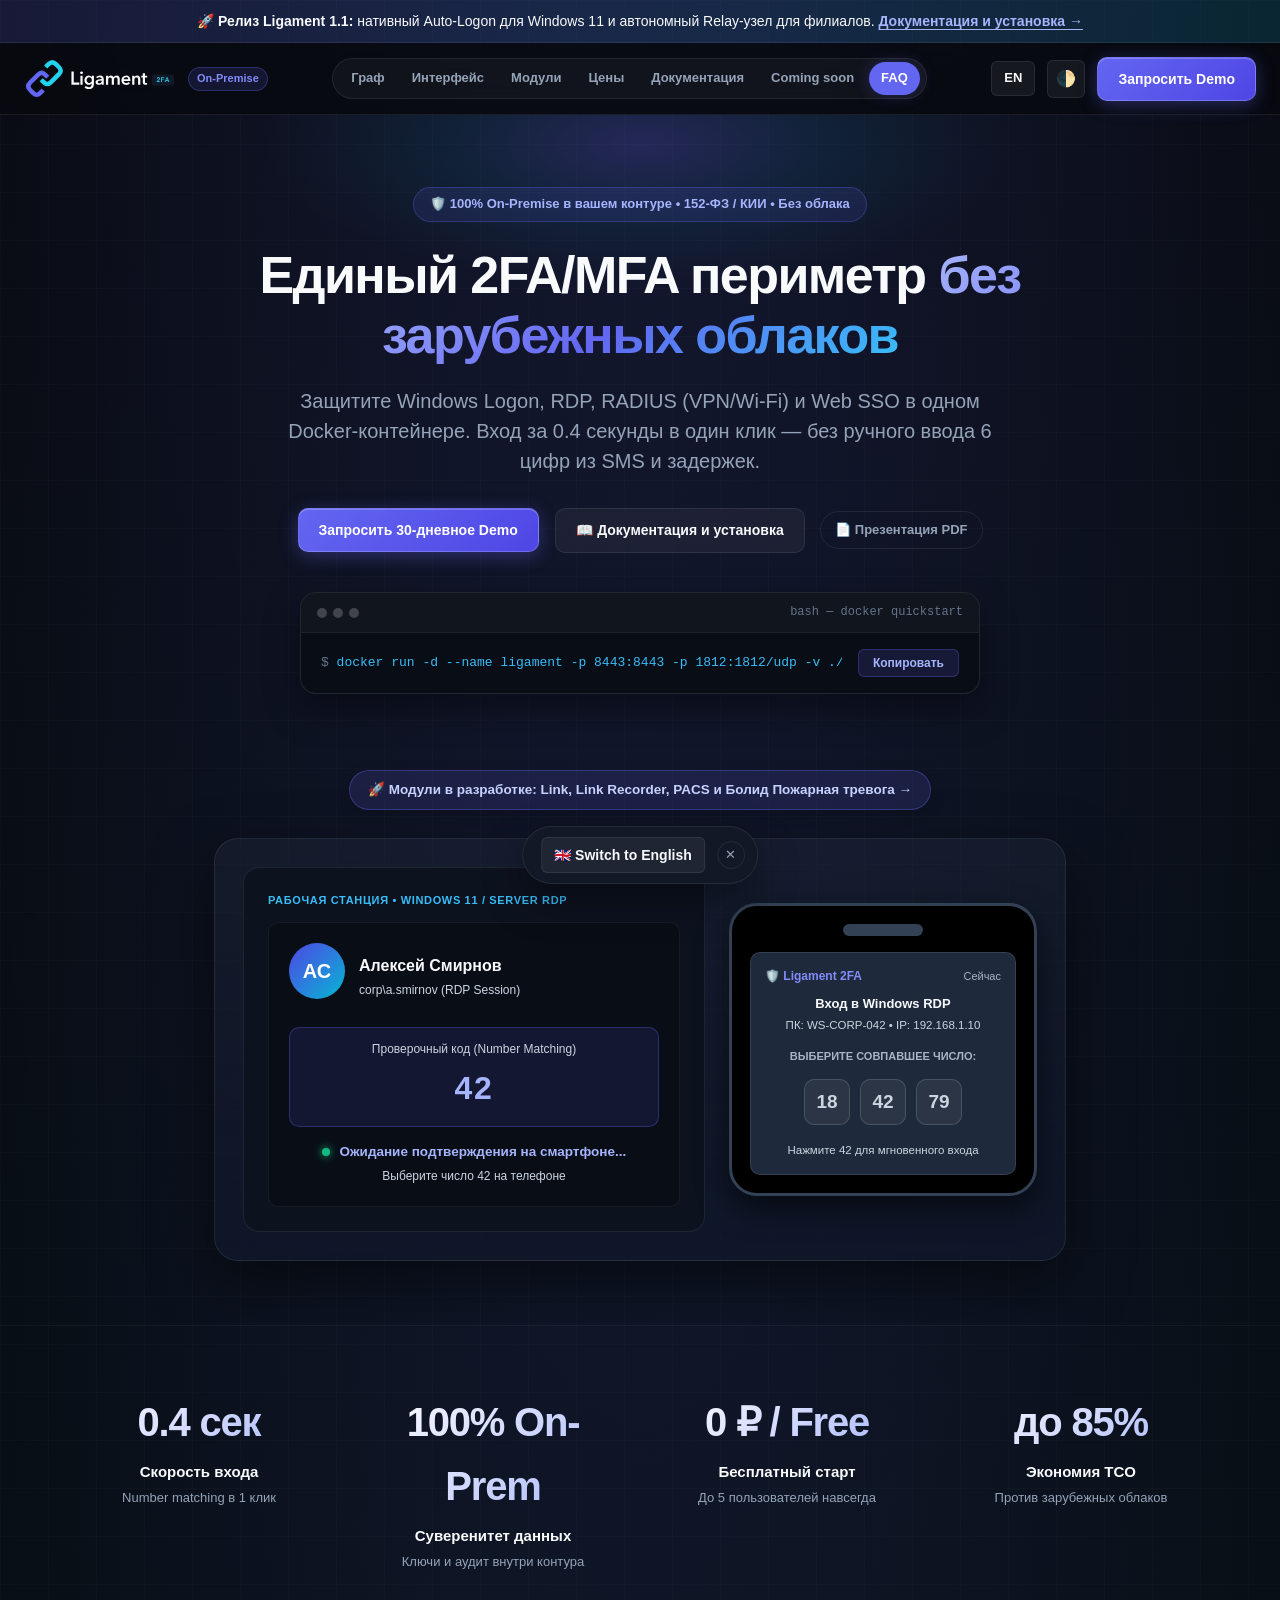
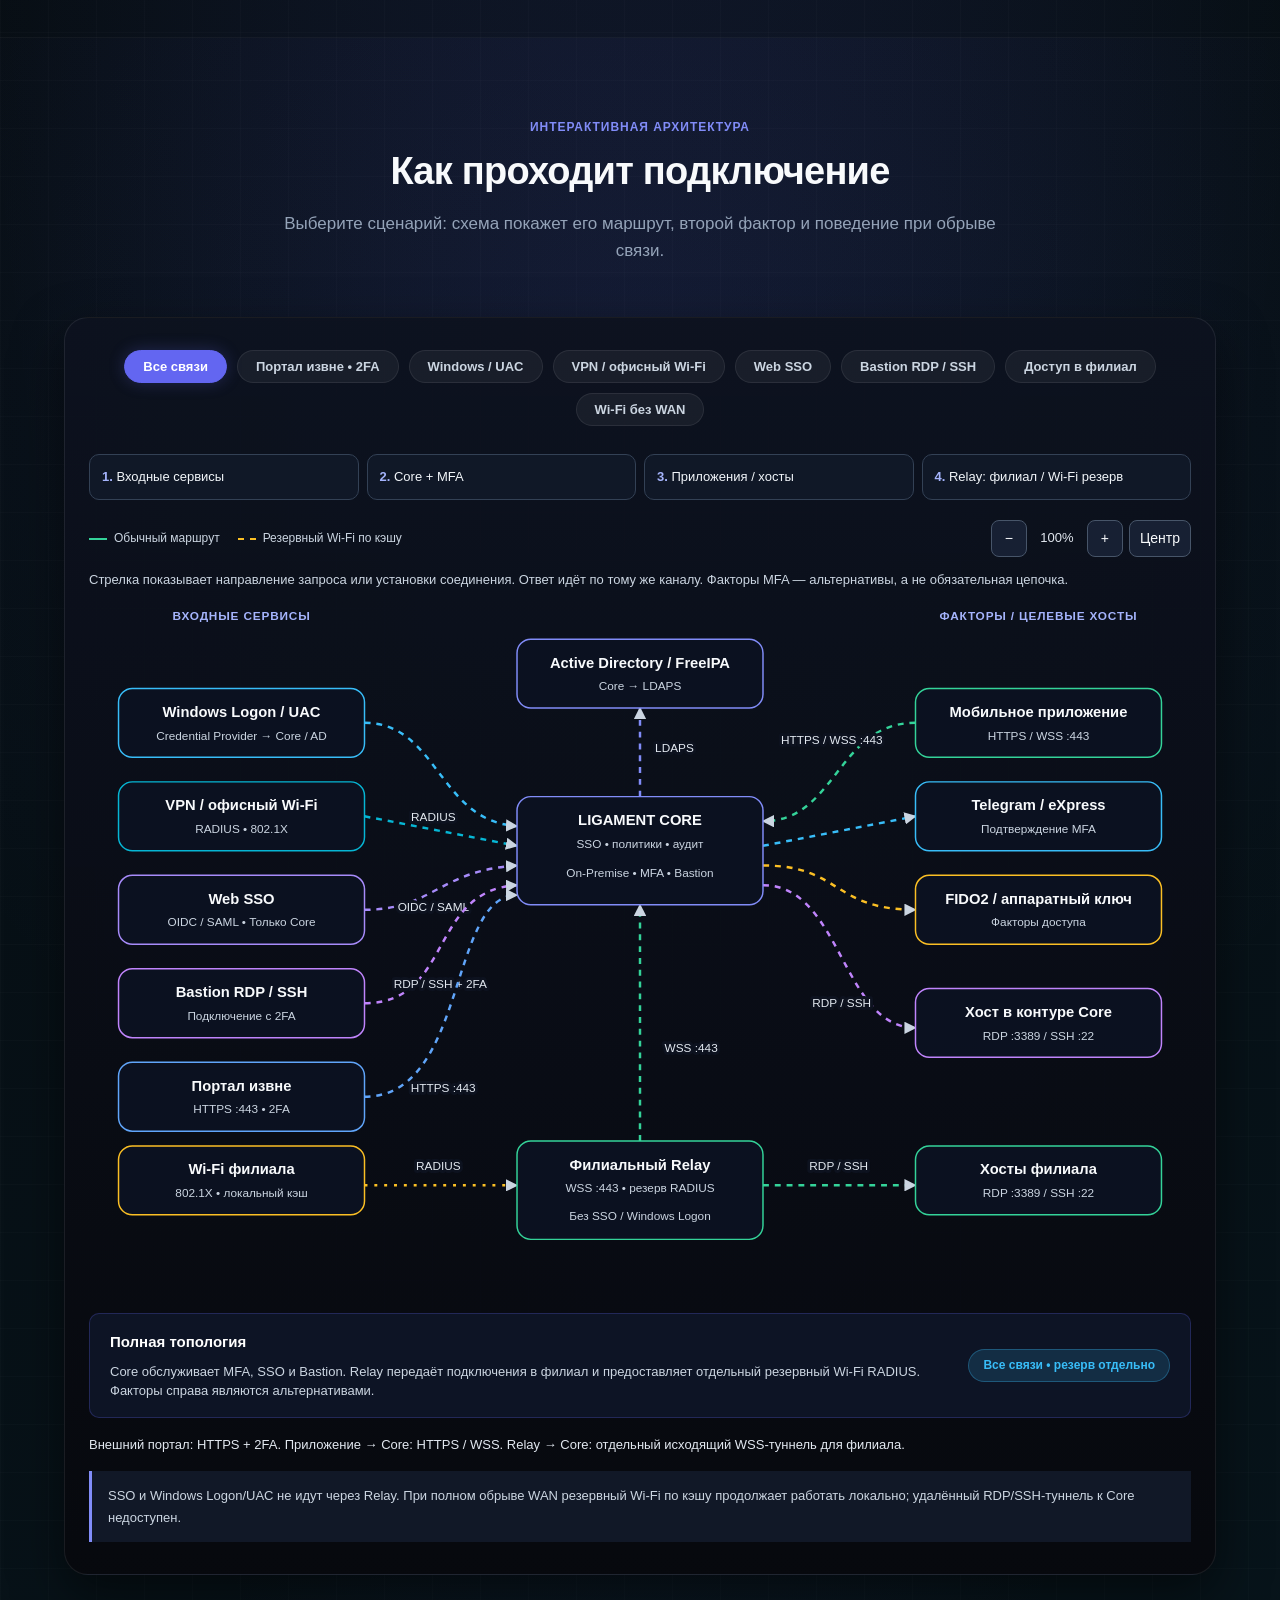
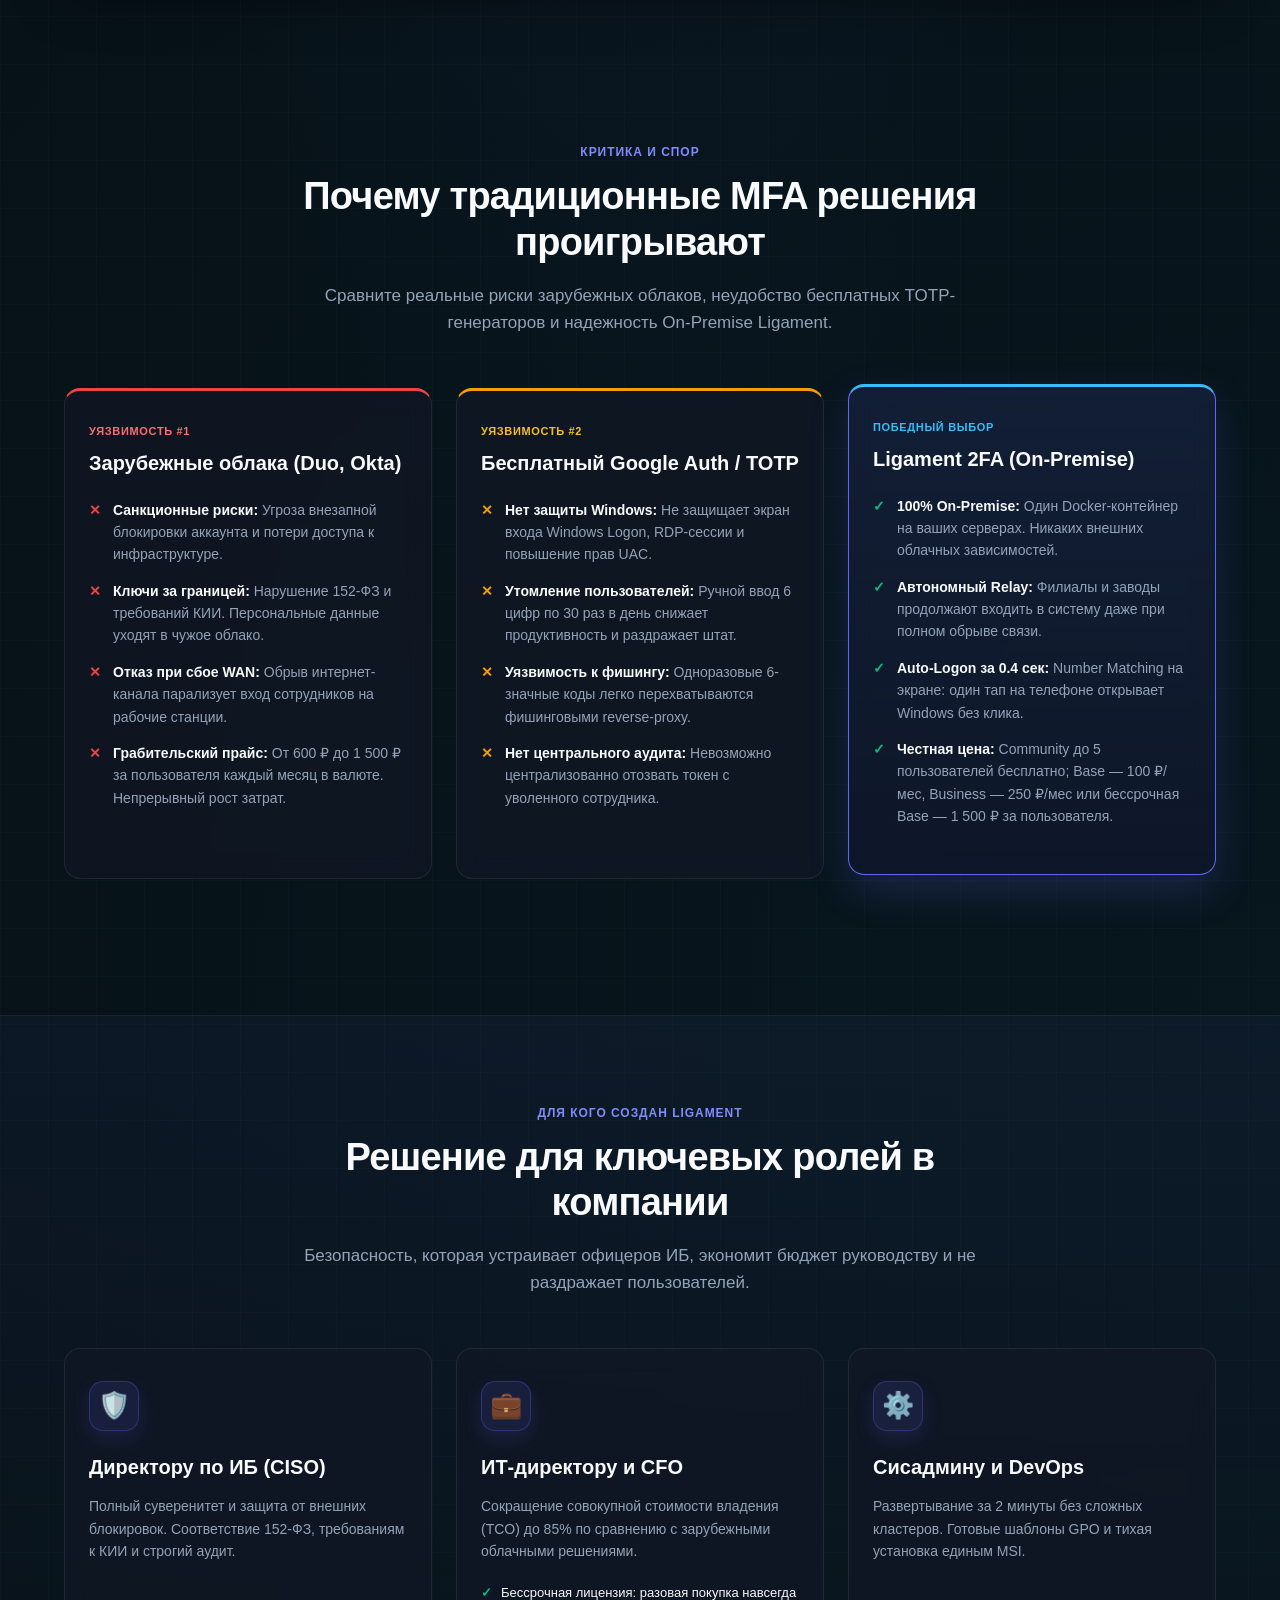
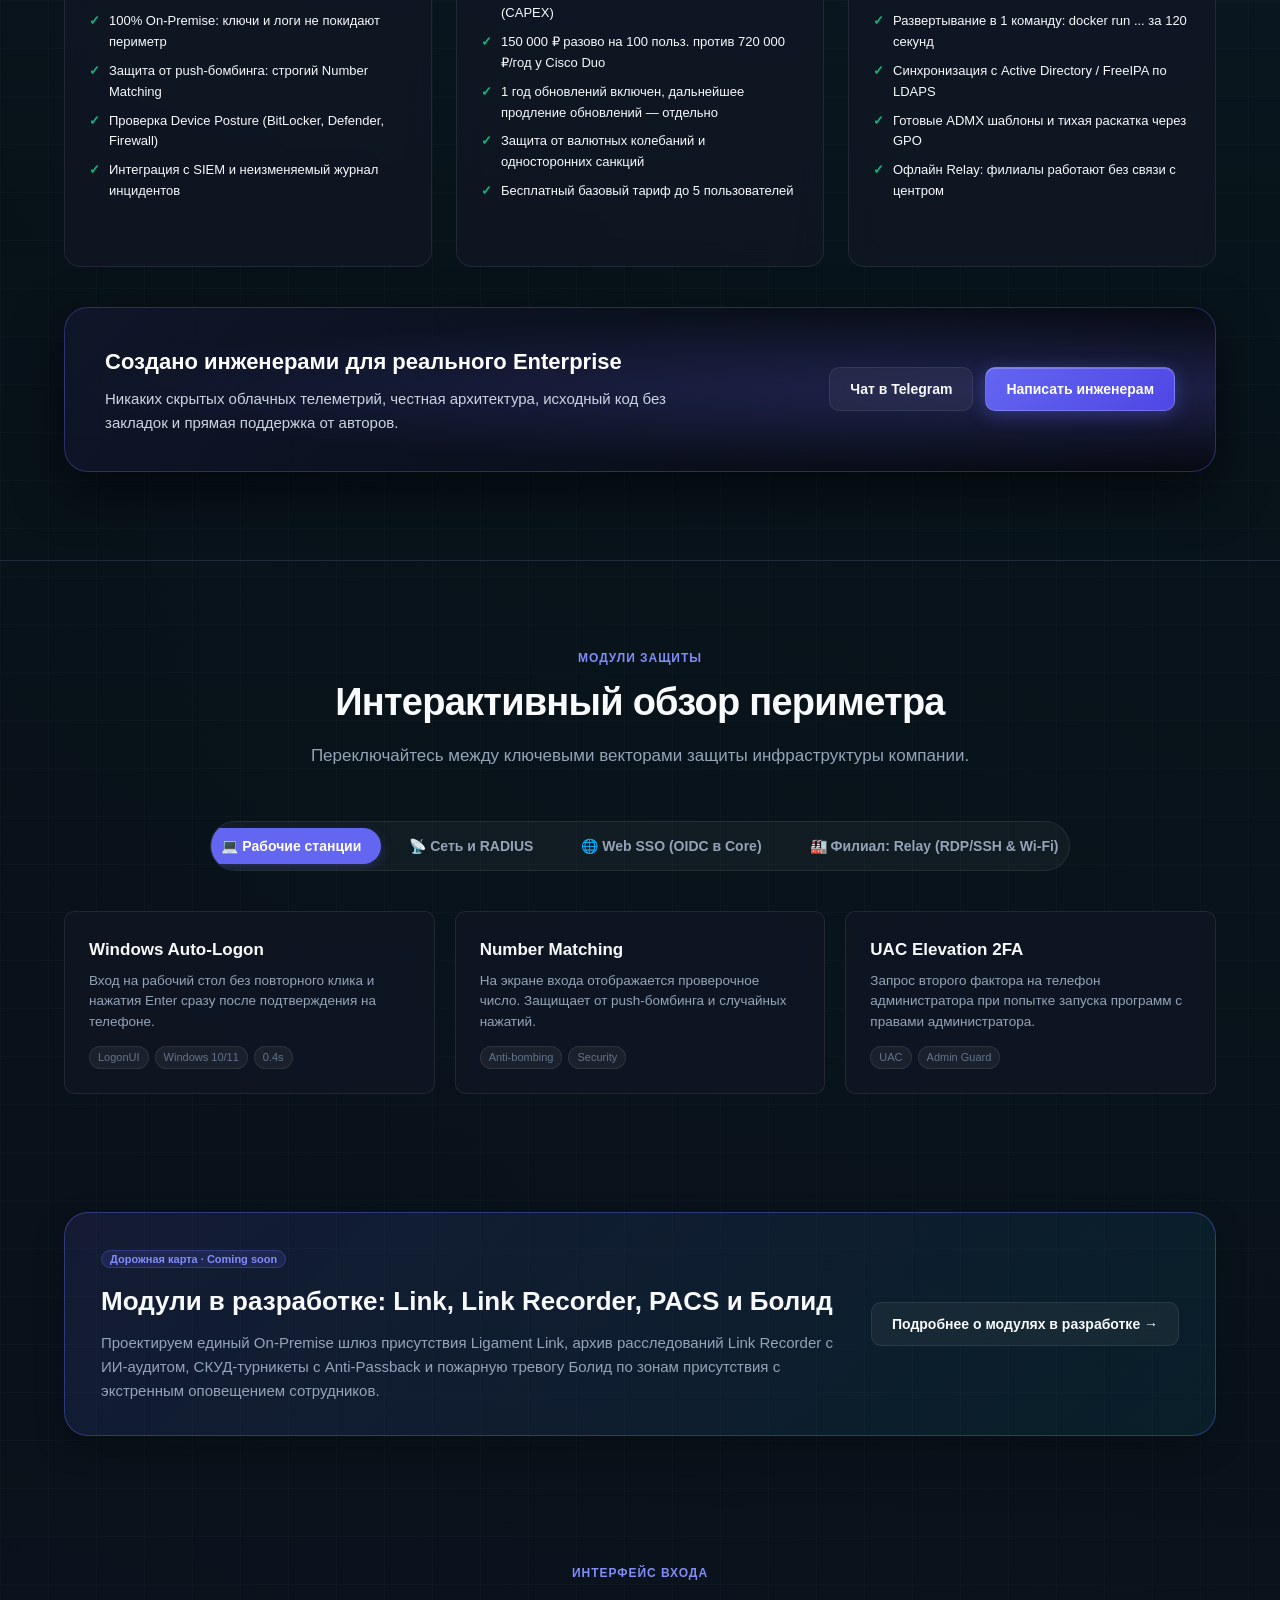
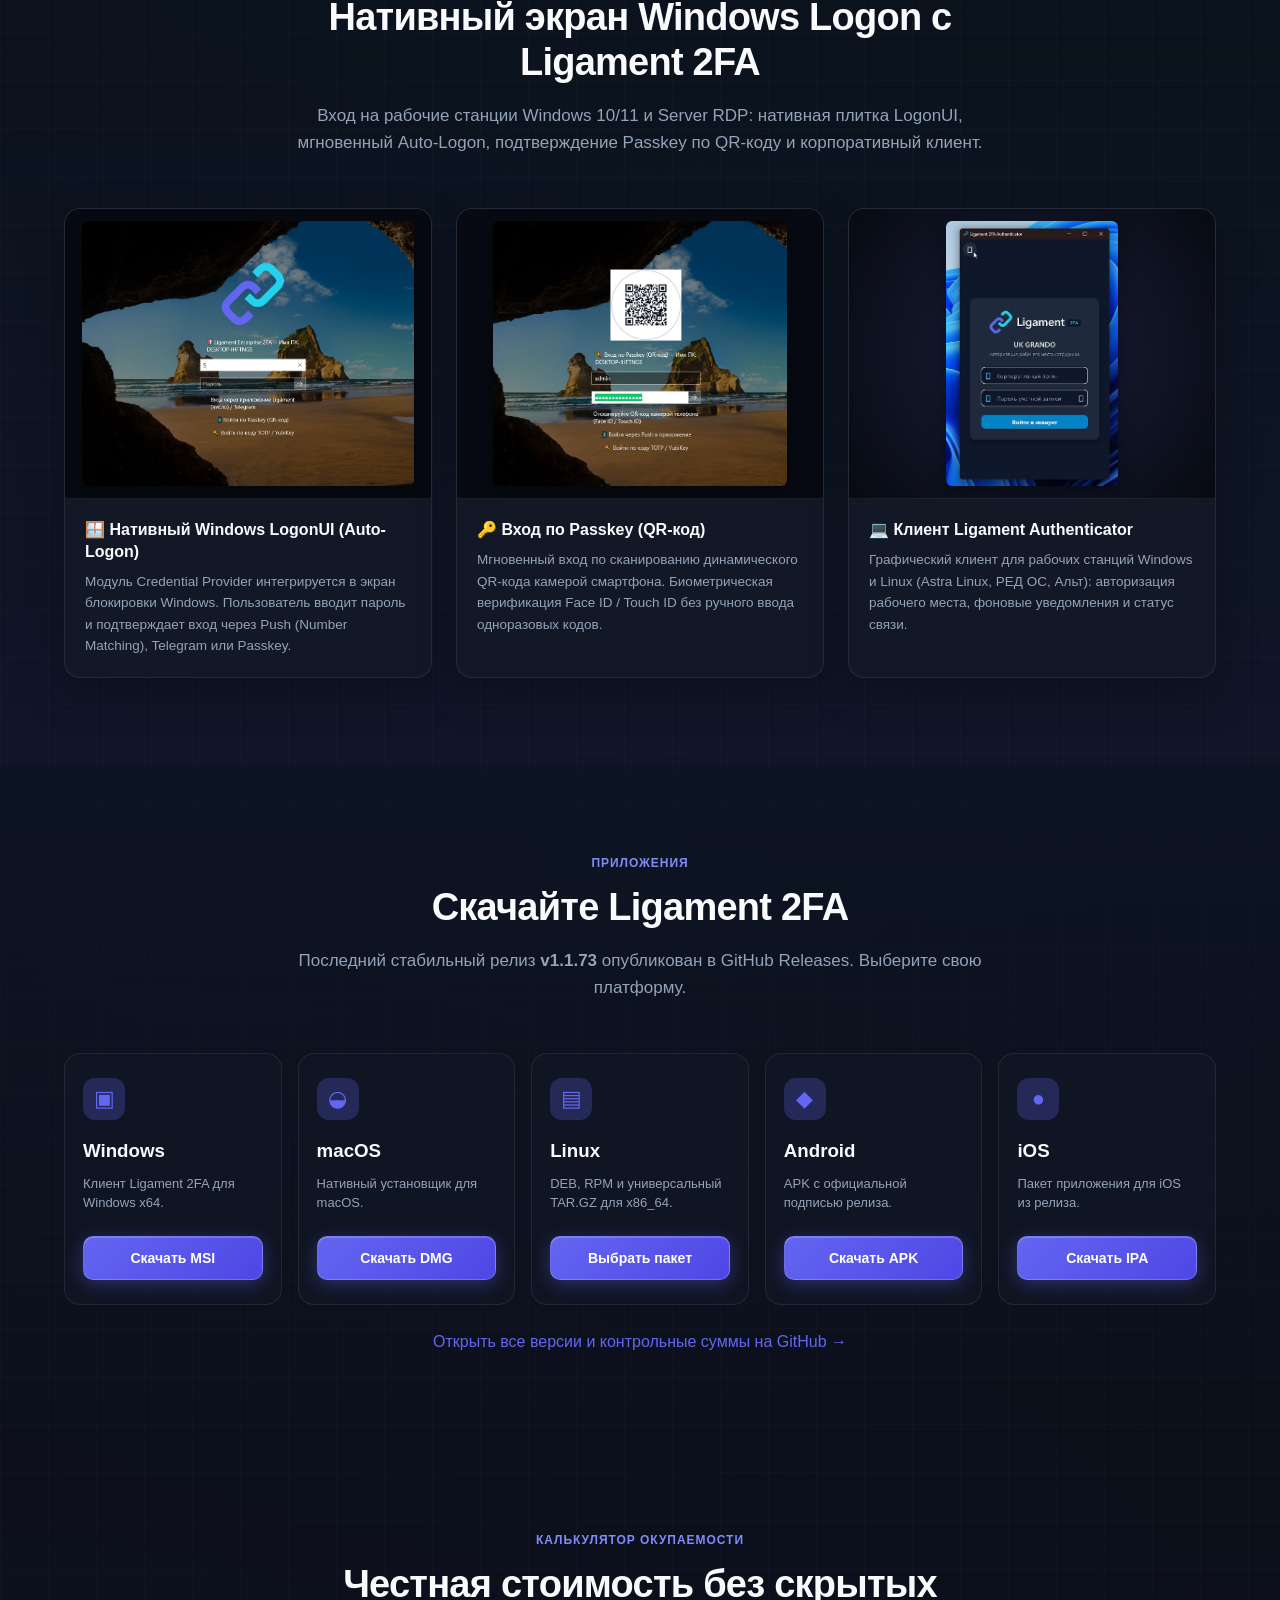
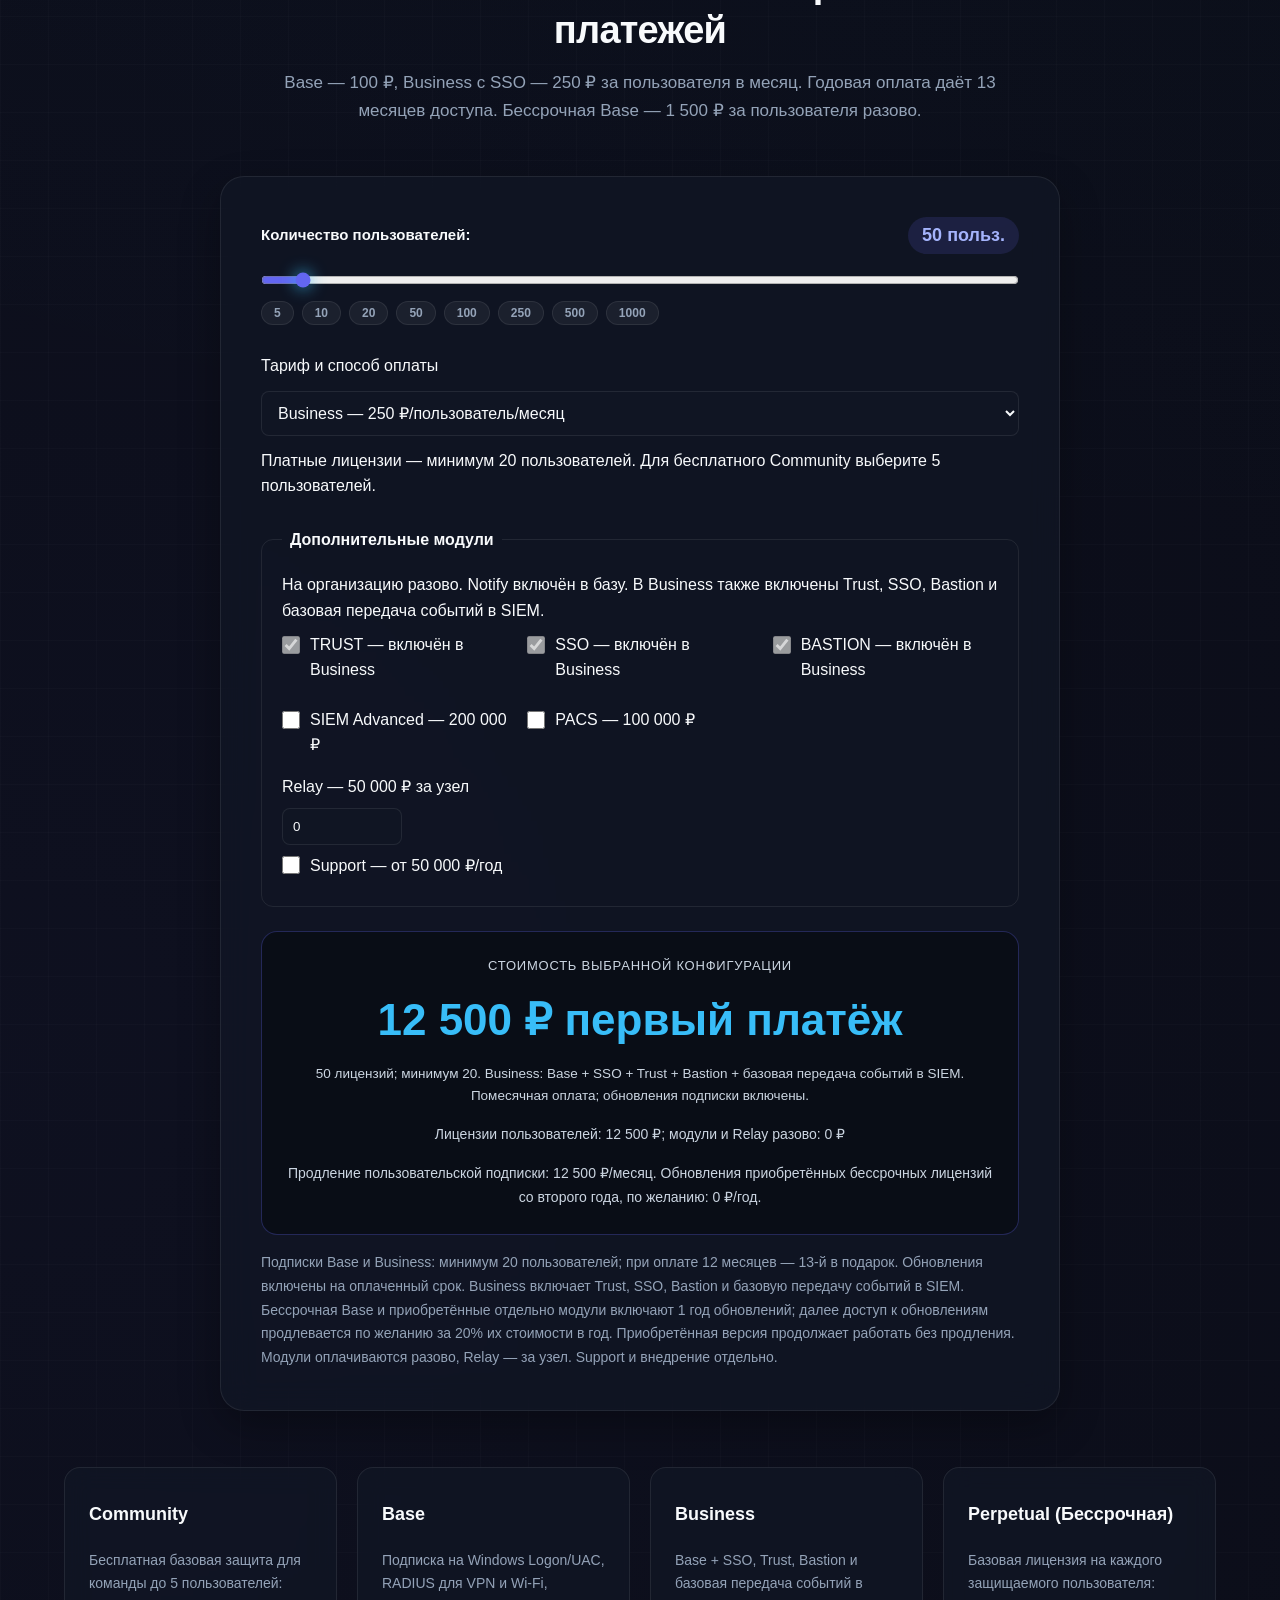
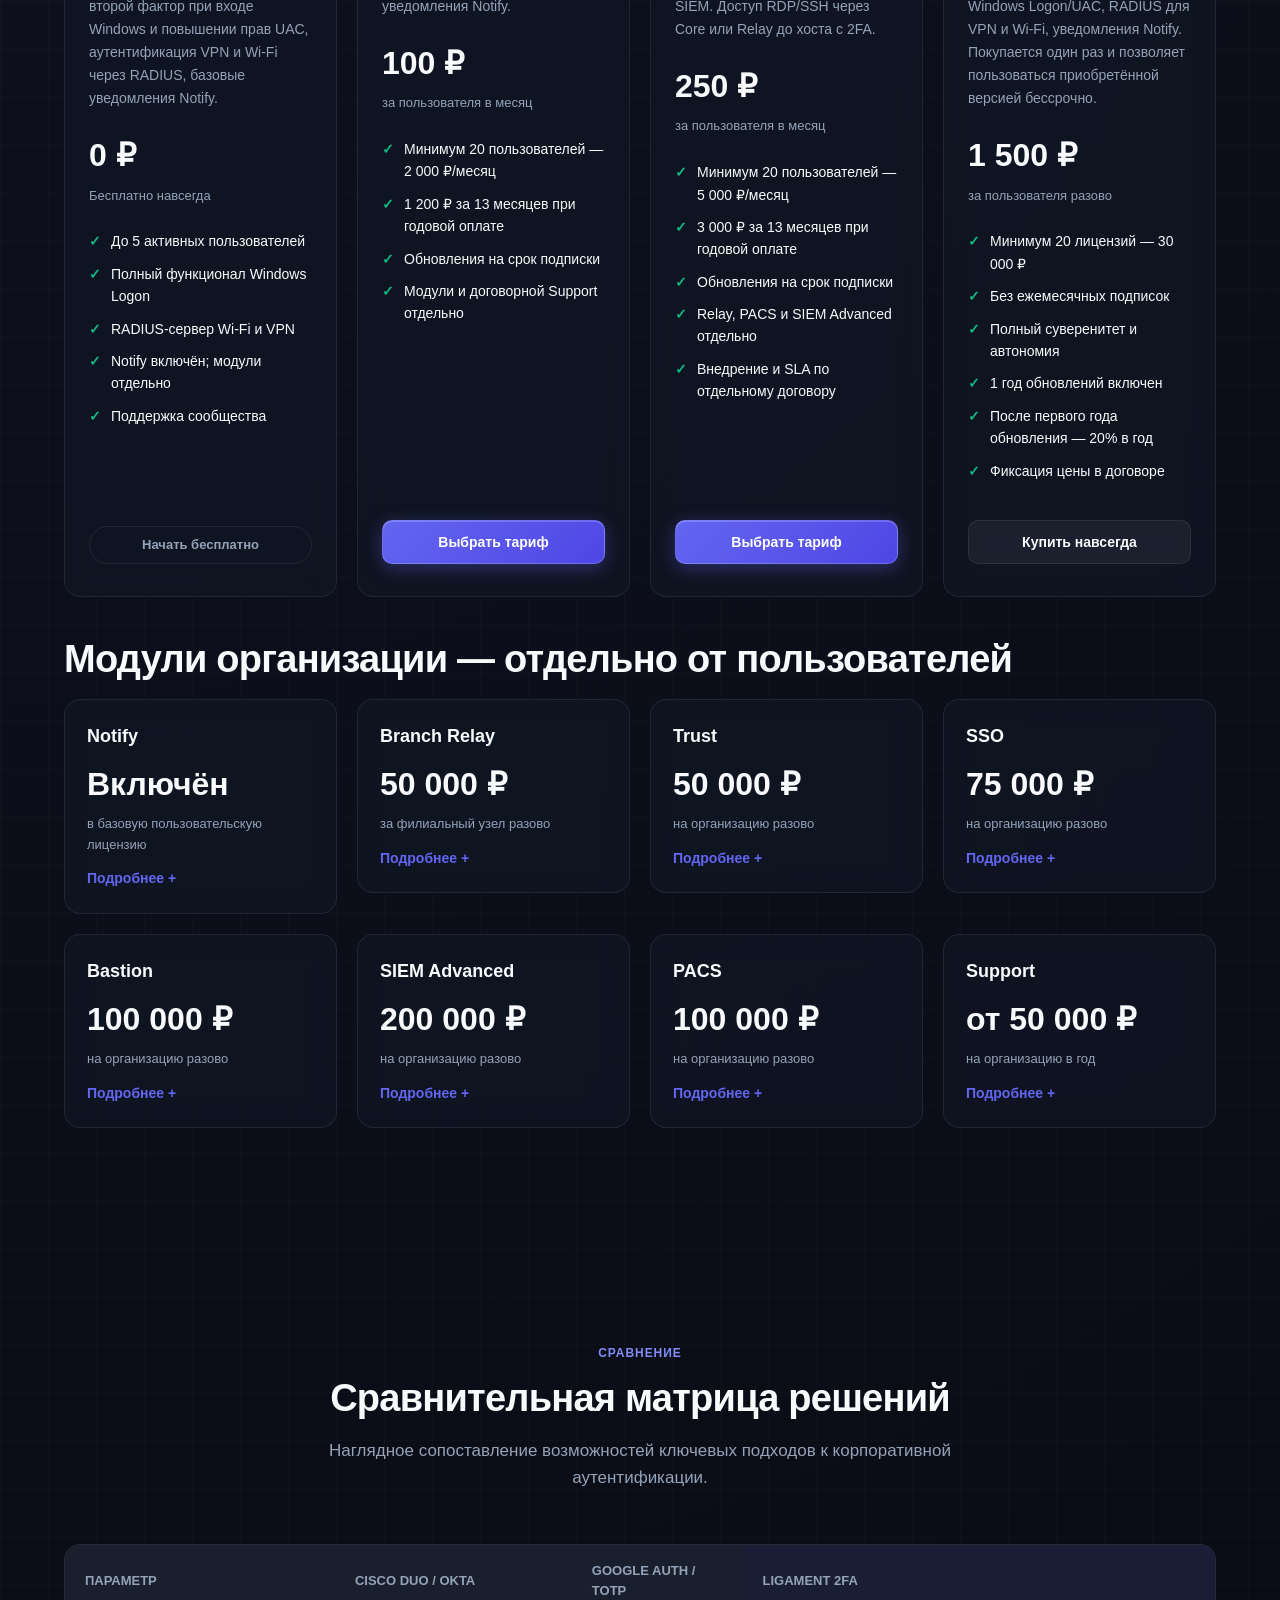
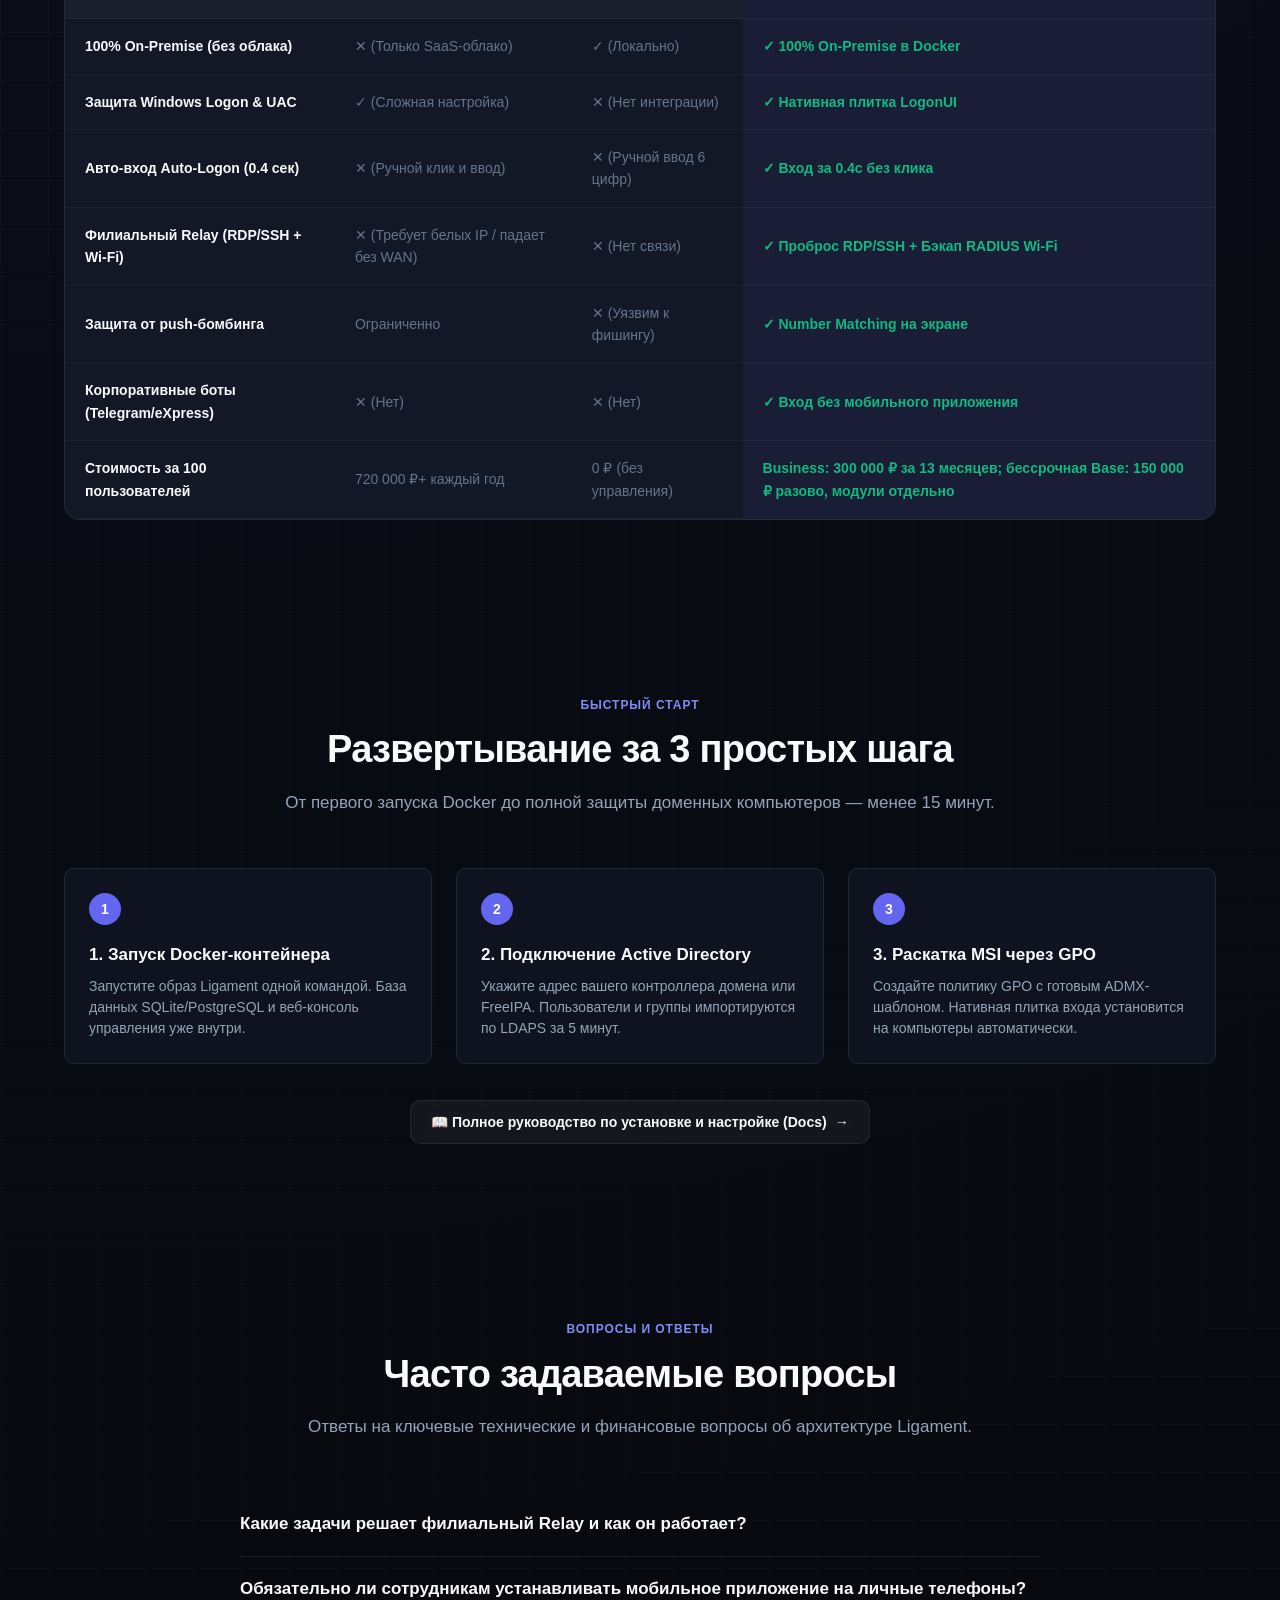
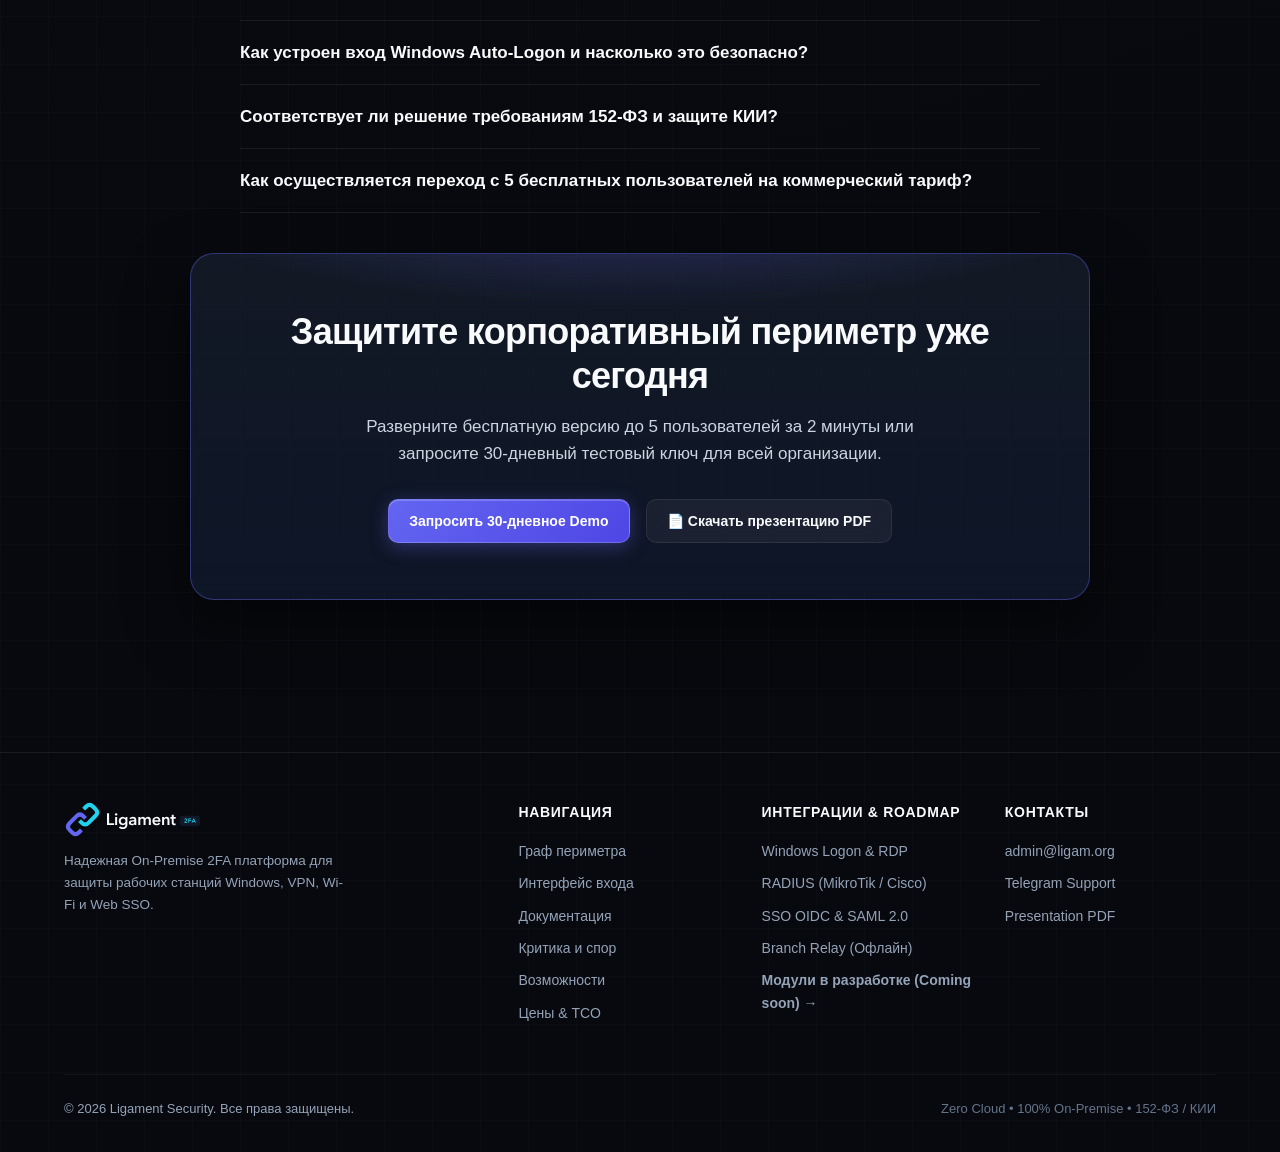
==== commit b0e2ddeb: "feat(coming-soon): add Ligament Link Recorder archive and AI forensics section" ====
--- a/index.html
+++ b/index.html
@@ -100,7 +100,7 @@
         </div>
       </div>
 
-      <a class="link-teaser" href="coming-soon.html">🚀 Модули в разработке: Ligament Link, PACS и Болид Пожарная тревога →</a>
+      <a class="link-teaser" href="coming-soon.html">🚀 Модули в разработке: Link, Link Recorder, PACS и Болид Пожарная тревога →</a>
       <!-- Interactive Mockup (Windows Logon + Smartphone Push) -->
       <div class="hero-mockup-wrapper">
         <div class="mockup-grid">
@@ -448,9 +448,9 @@
       <div class="coming-soon-card">
         <div class="coming-soon-card-content">
           <span class="brand-badge">Дорожная карта · Coming soon</span>
-          <h2 id="cs-callout-heading" class="coming-soon-card-title">Модули в разработке: Link, PACS и Болид Пожар</h2>
+          <h2 id="cs-callout-heading" class="coming-soon-card-title">Модули в разработке: Link, Link Recorder, PACS и Болид</h2>
           <p class="coming-soon-card-desc">
-            Проектируем единый On-Premise шлюз присутствия Ligament Link (Console, SOS, Unattended и Step-Up 2FA), СКУД-турникеты с Anti-Passback и пожарную тревогу Болид по зонам присутствия с экстренным оповещением сотрудников.
+            Проектируем единый On-Premise шлюз присутствия Ligament Link, архив расследований Link Recorder с ИИ-аудитом, СКУД-турникеты с Anti-Passback и пожарную тревогу Болид по зонам присутствия с экстренным оповещением сотрудников.
           </p>
         </div>
         <div class="coming-soon-card-action">
--- a/styles.css
+++ b/styles.css
@@ -2365,6 +2365,8 @@
 }
 .link-teaser span { color: var(--text-muted); font-size: 12px; }
 .link-section { border-top: 1px solid var(--border); border-bottom: 1px solid var(--border); background: linear-gradient(140deg, var(--primary-glow), transparent 65%); }
+.recorder-section { border-top: 1px solid var(--border); border-bottom: 1px solid var(--border); background: linear-gradient(140deg, rgba(168, 85, 247, 0.09), transparent 65%); }
+[data-theme="light"] .recorder-section { background: linear-gradient(140deg, rgba(168, 85, 247, 0.05), #ffffff 65%); }
 .pacs-section { border-top: 1px solid var(--border); border-bottom: 1px solid var(--border); background: linear-gradient(140deg, rgba(6, 182, 212, 0.09), transparent 65%); }
 [data-theme="light"] .pacs-section { background: linear-gradient(140deg, rgba(6, 182, 212, 0.05), #ffffff 65%); }
 .fire-section { border-top: 1px solid var(--border); border-bottom: 1px solid var(--border); background: linear-gradient(140deg, rgba(239, 68, 68, 0.09), transparent 65%); }
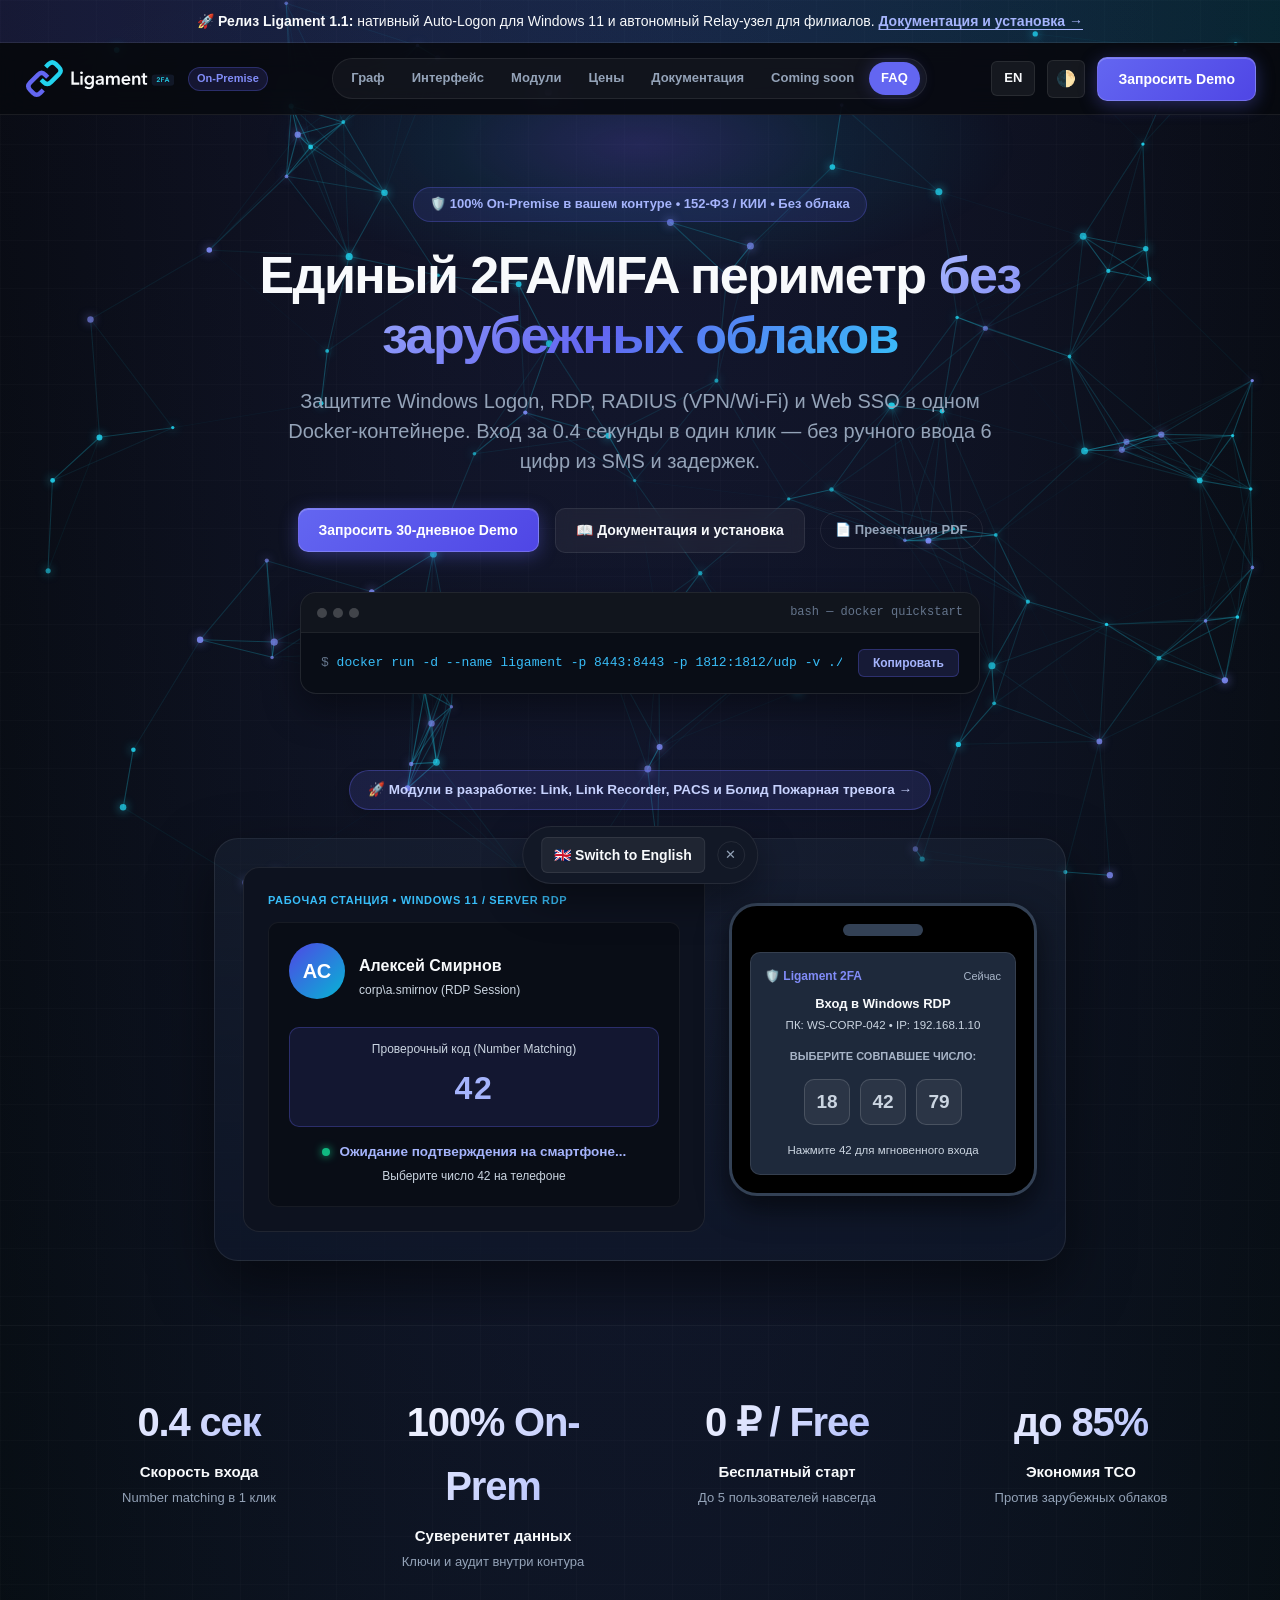
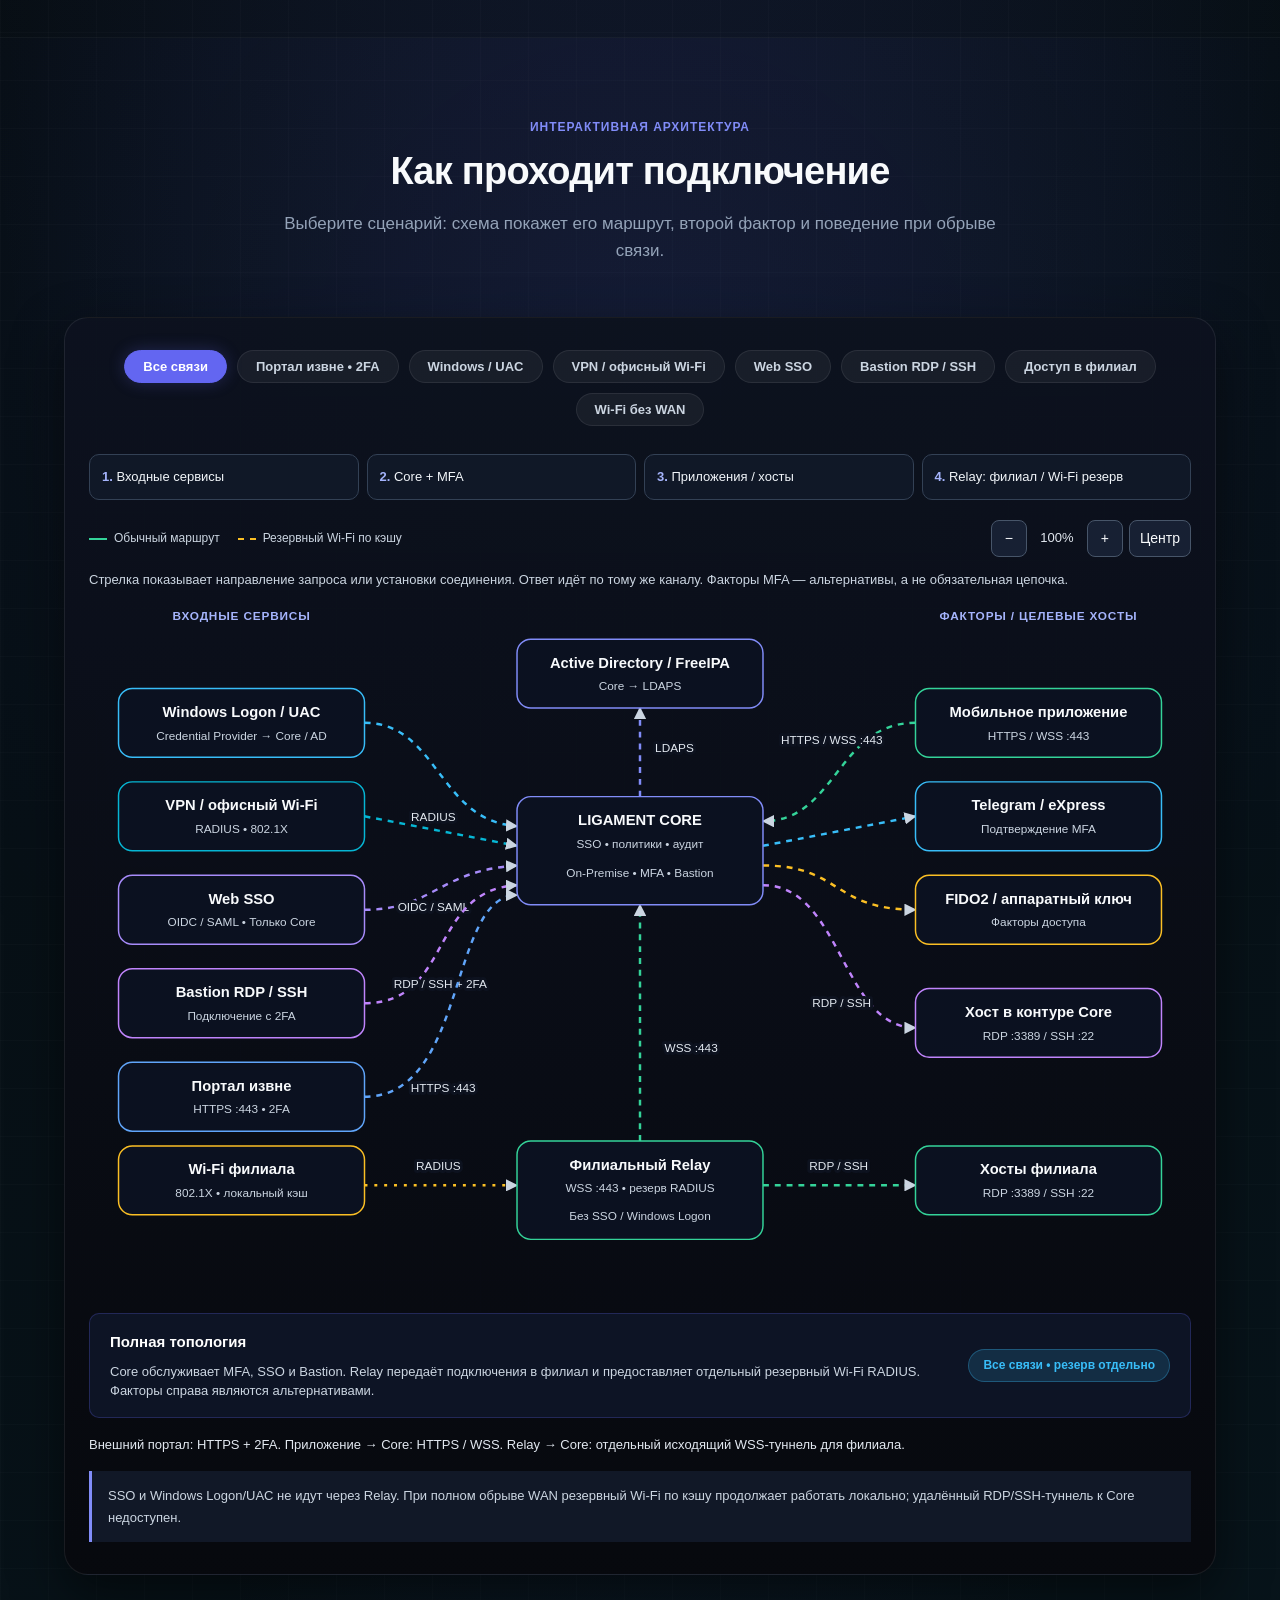
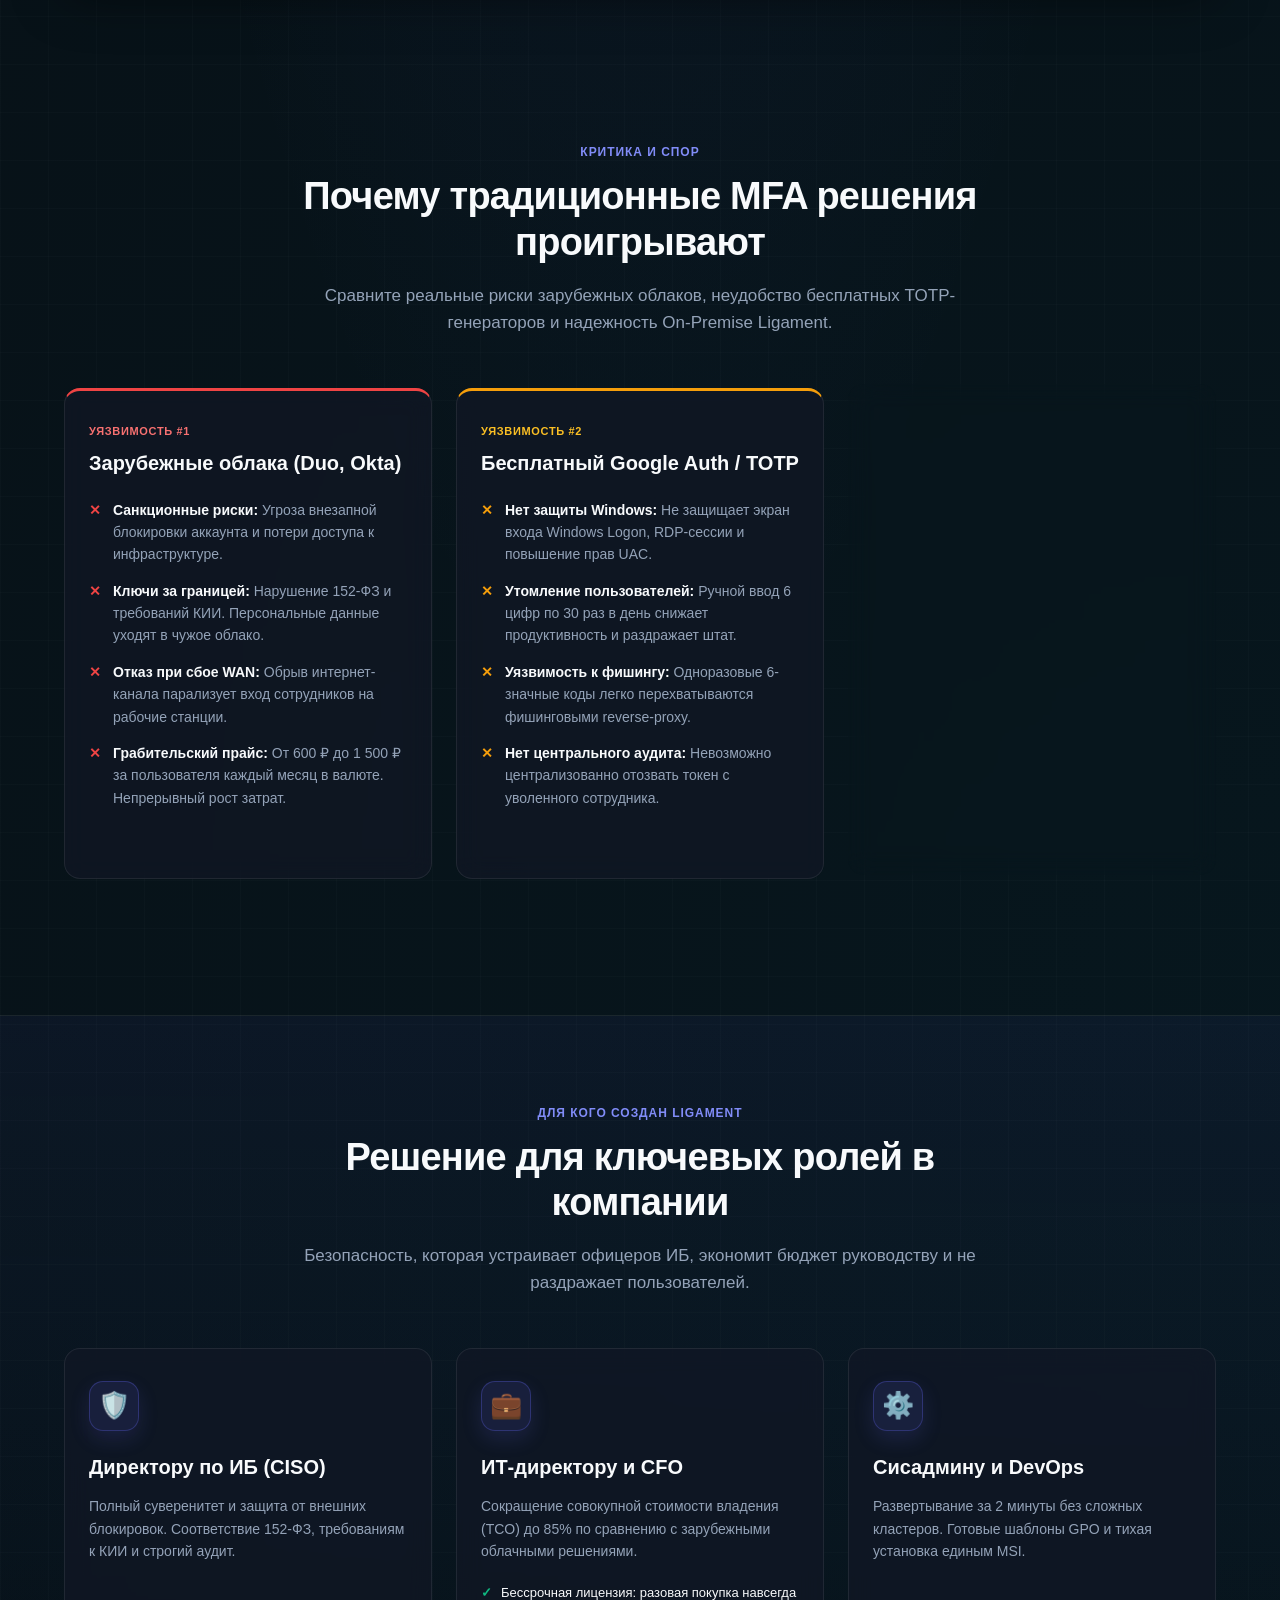
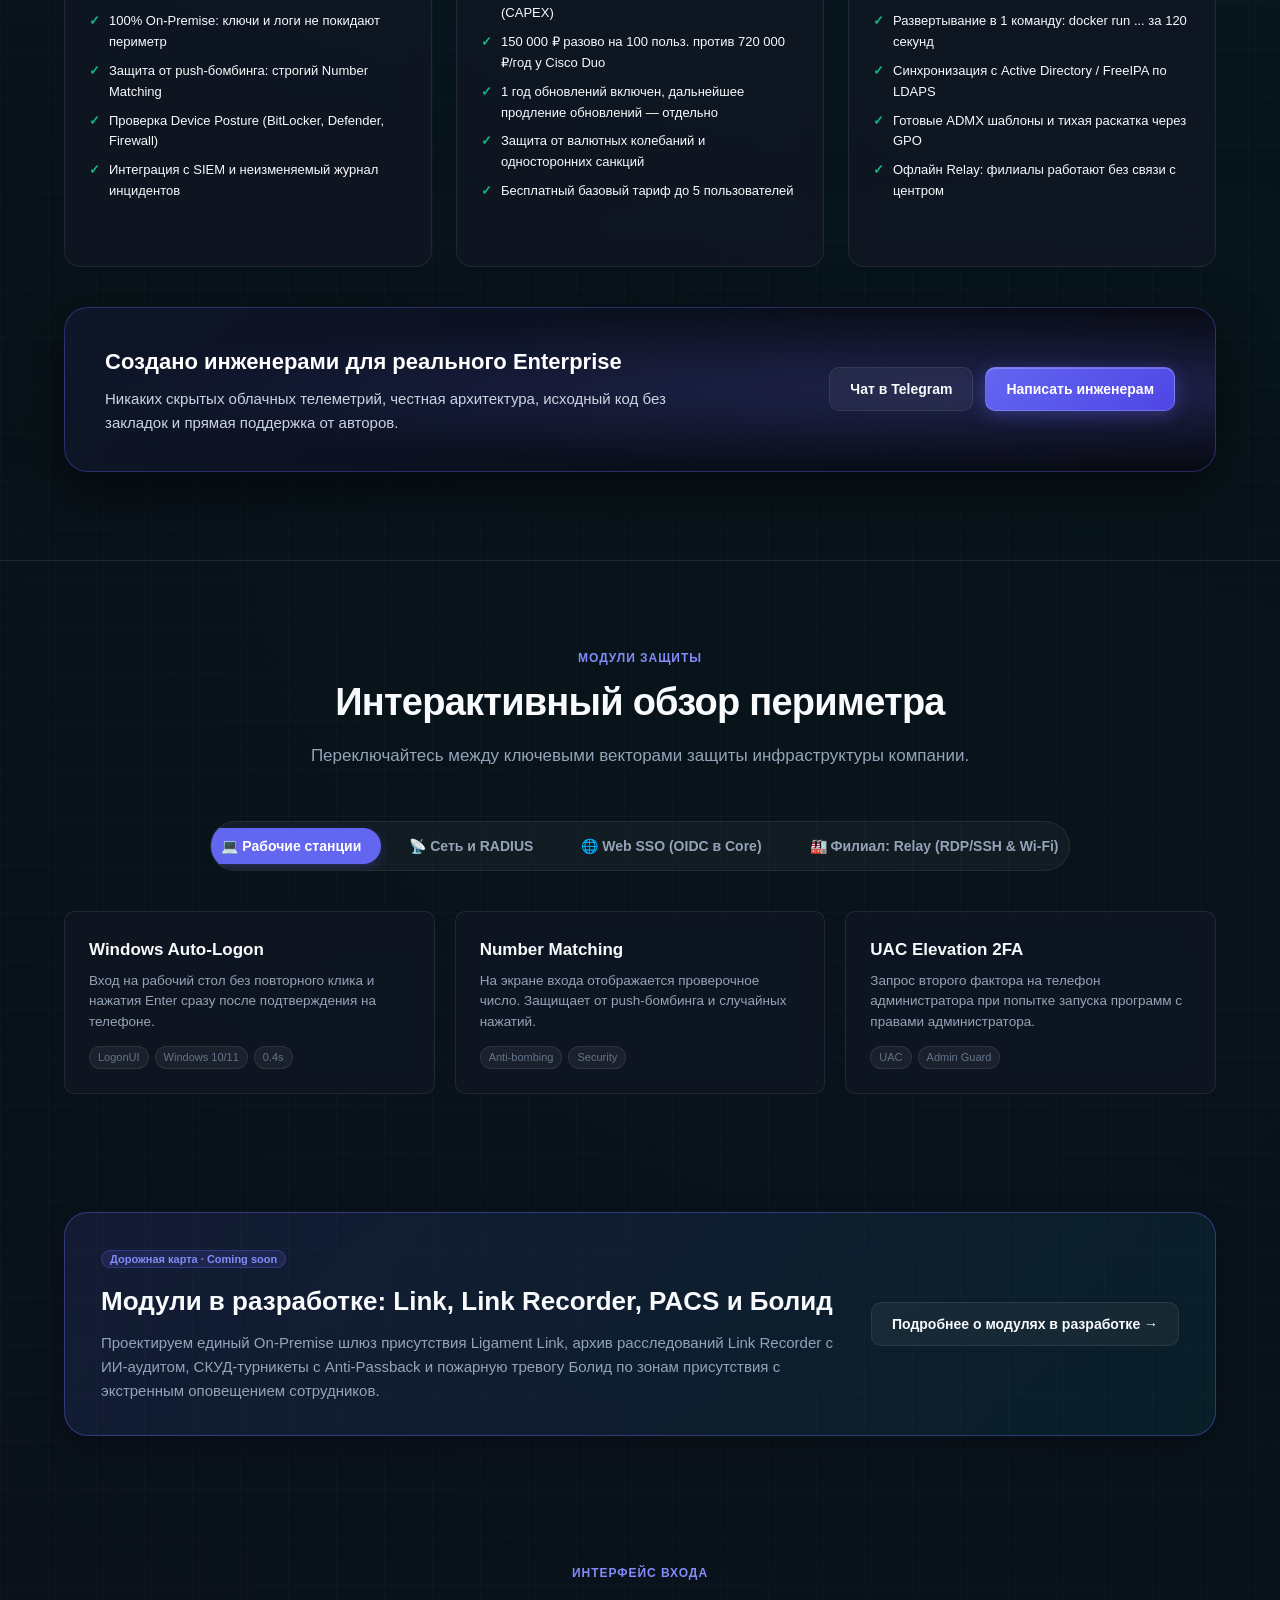
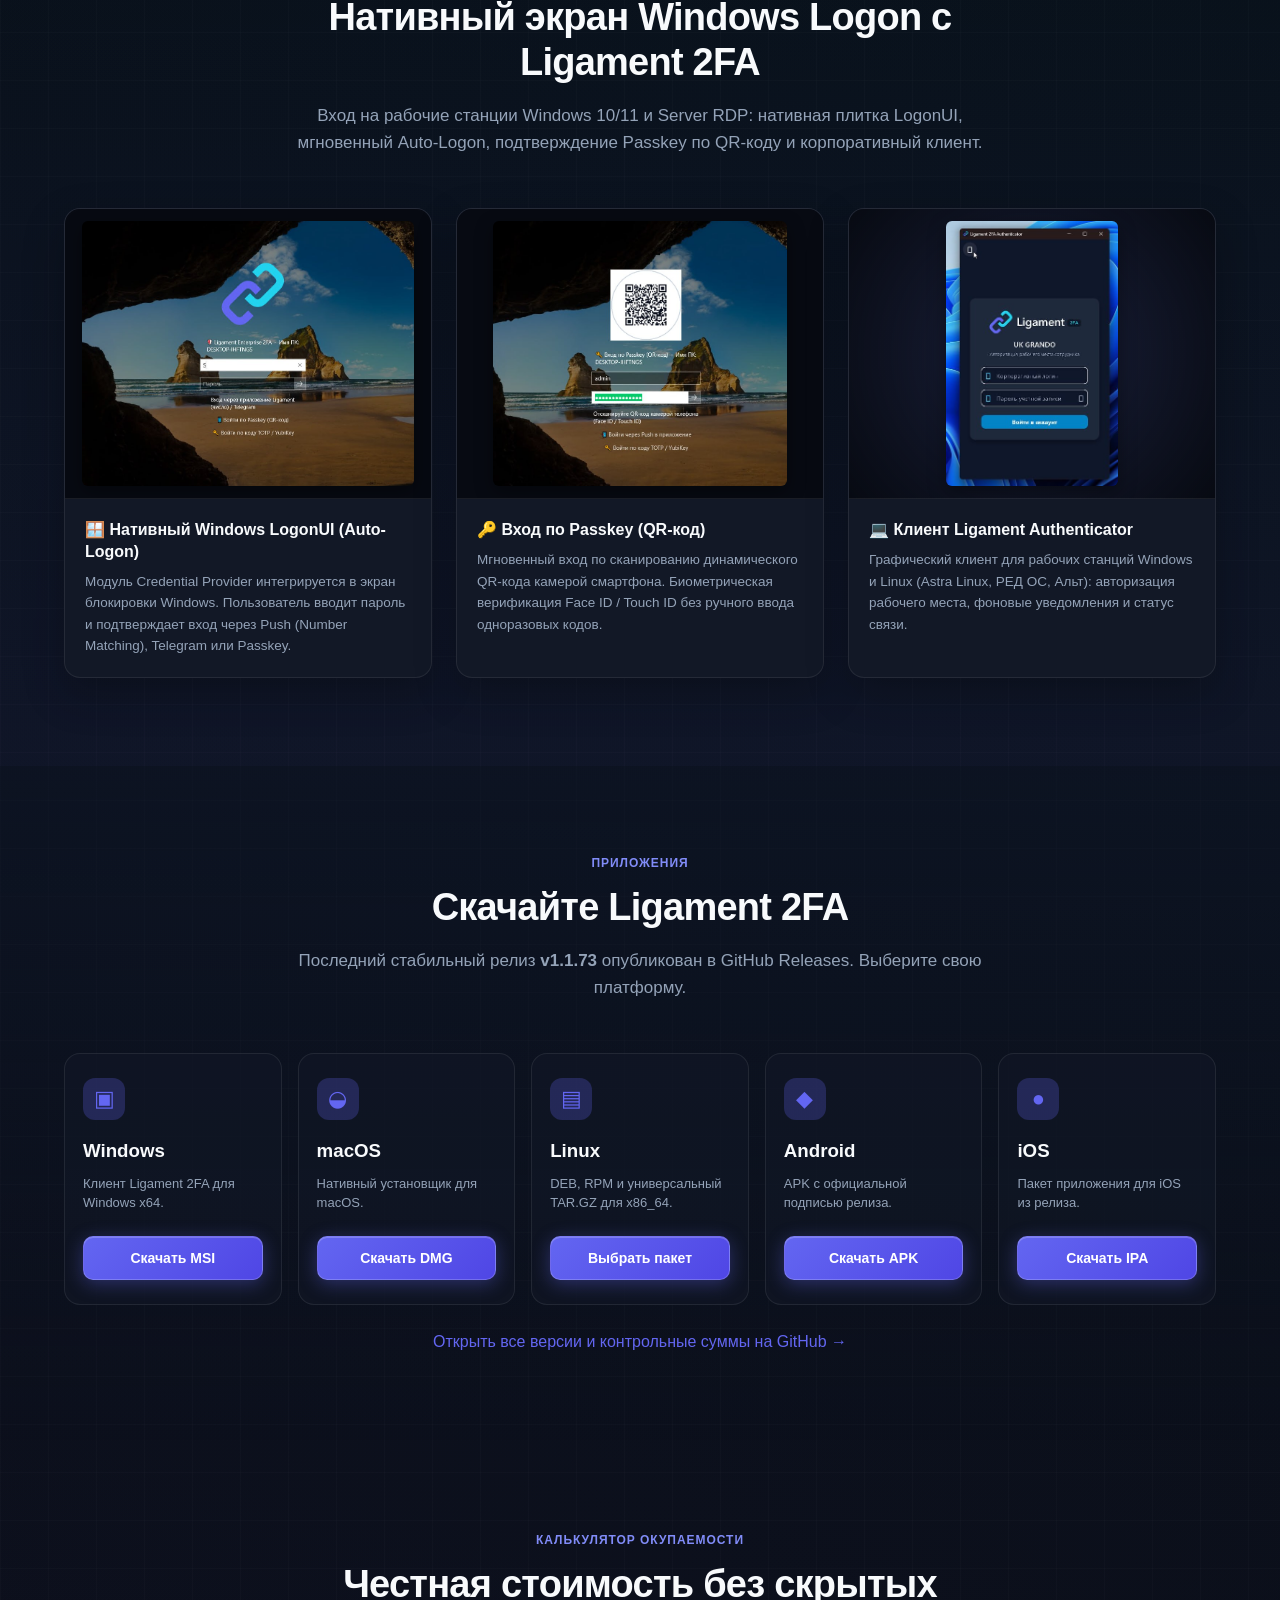
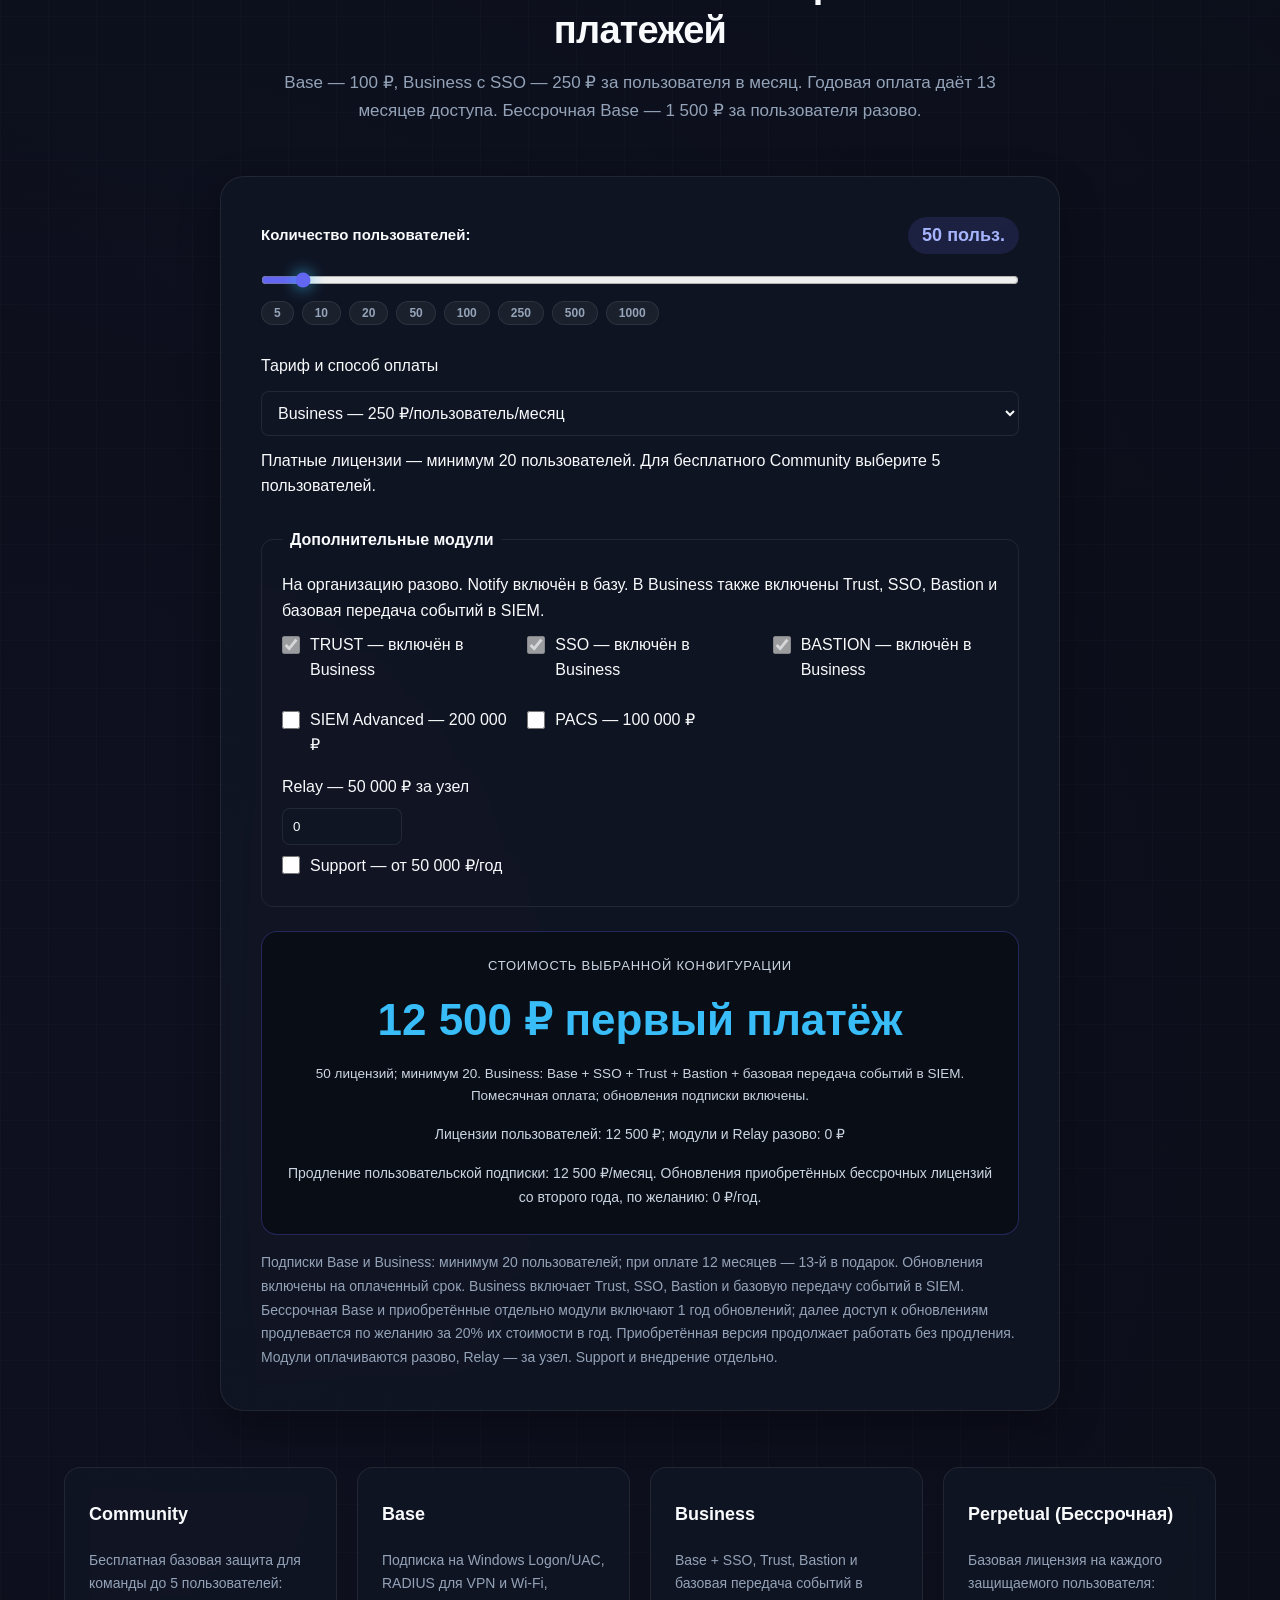
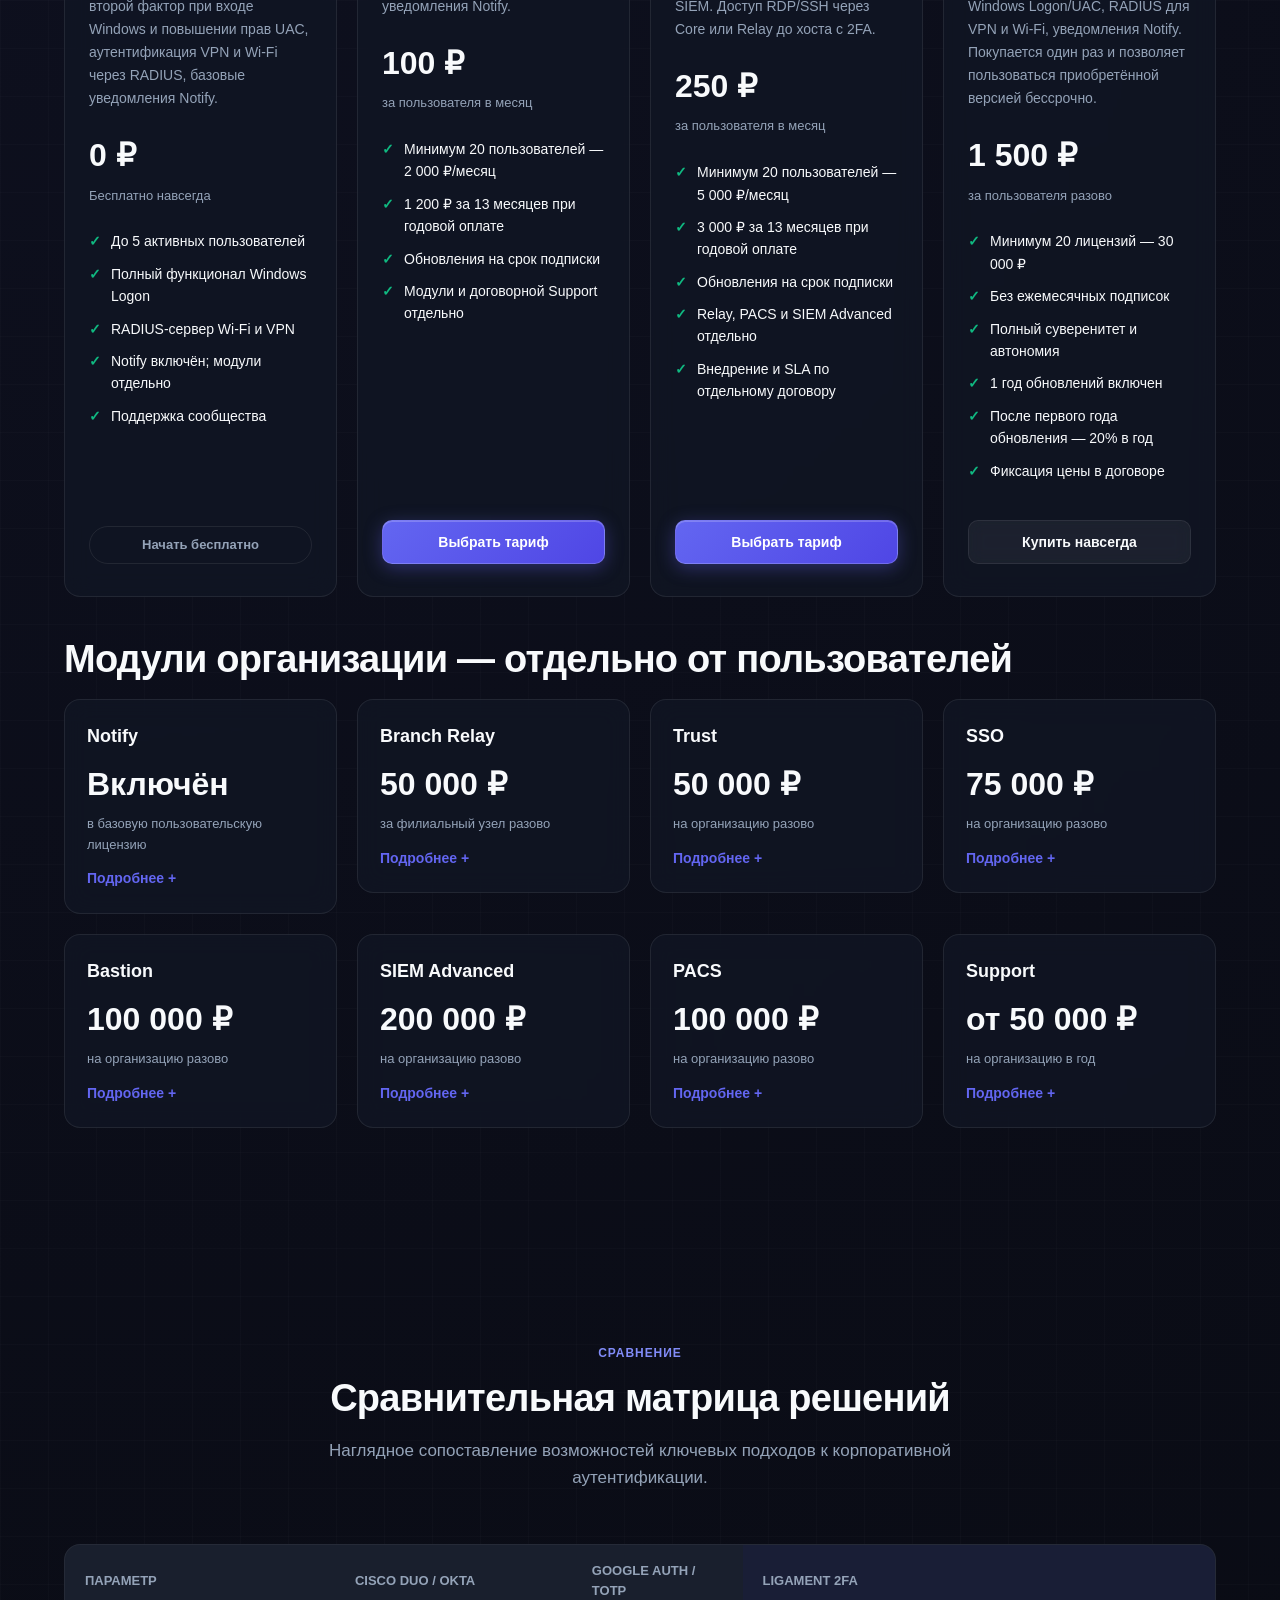
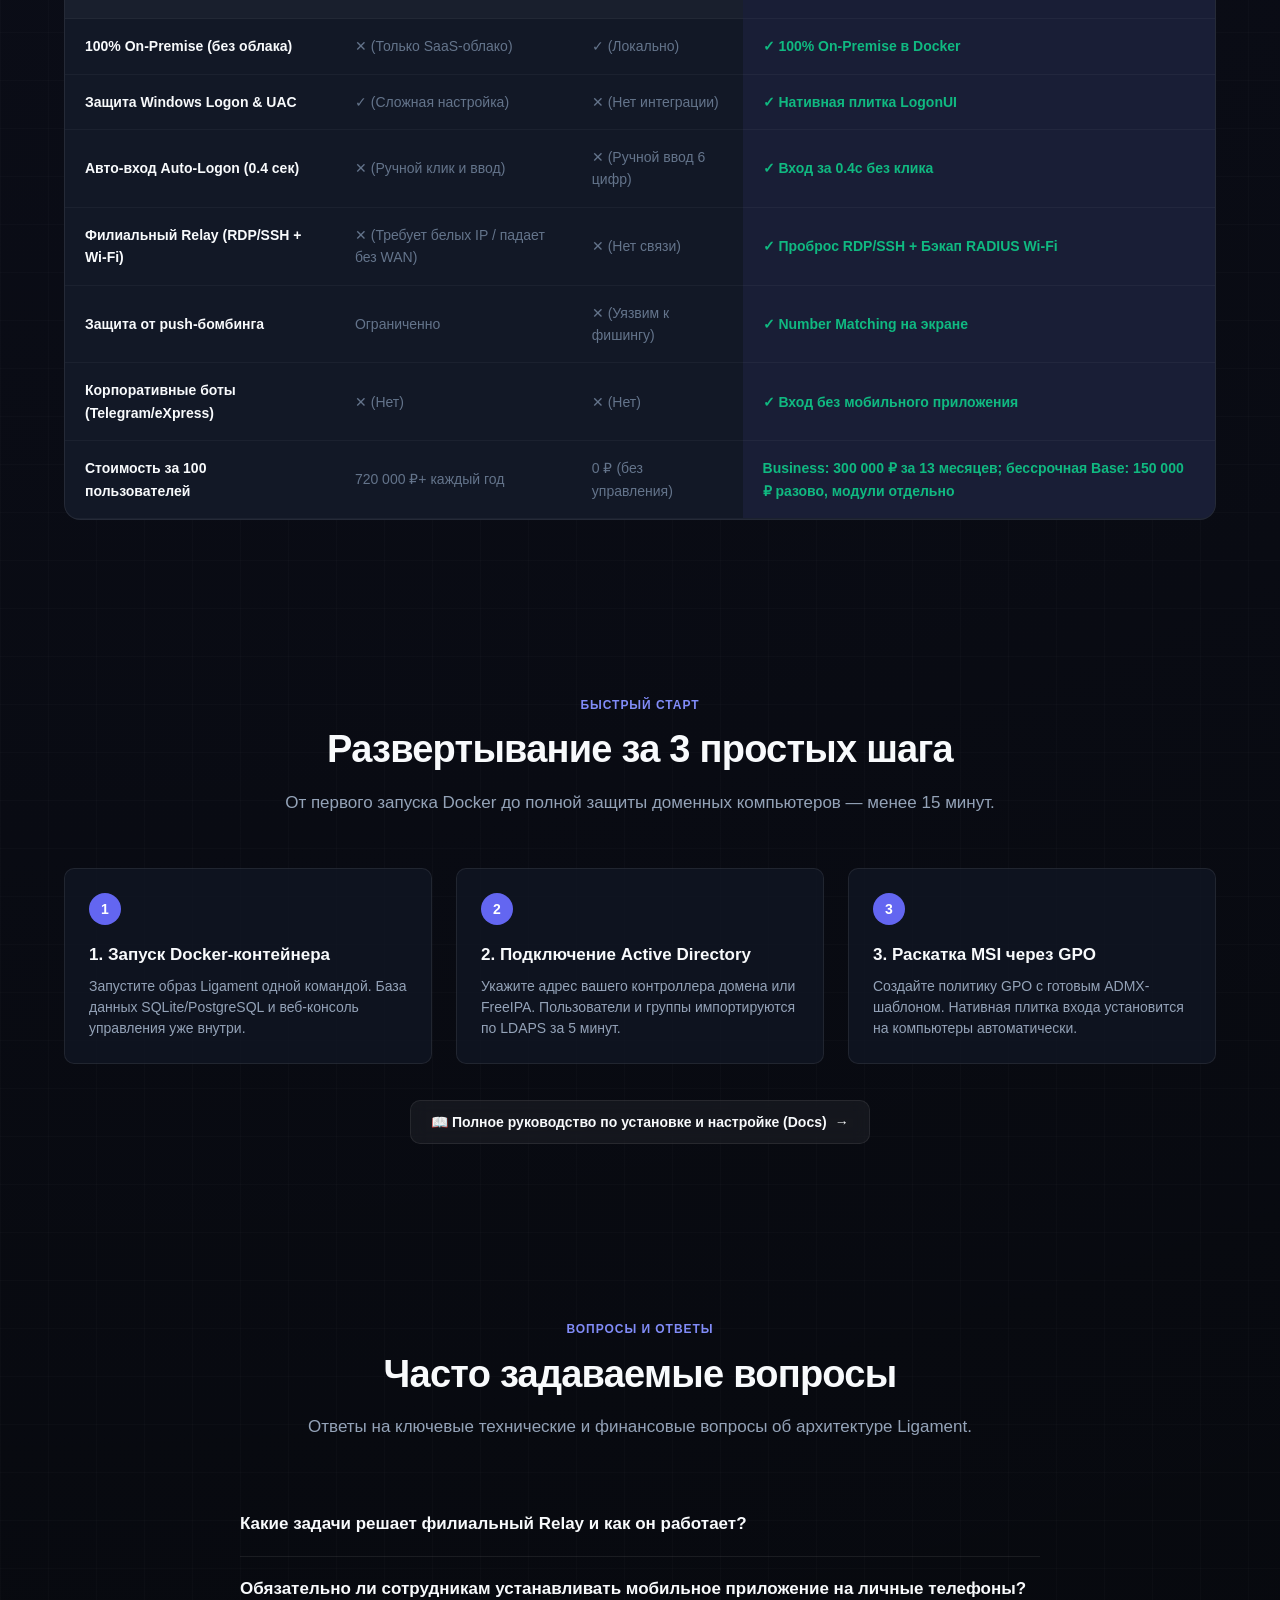
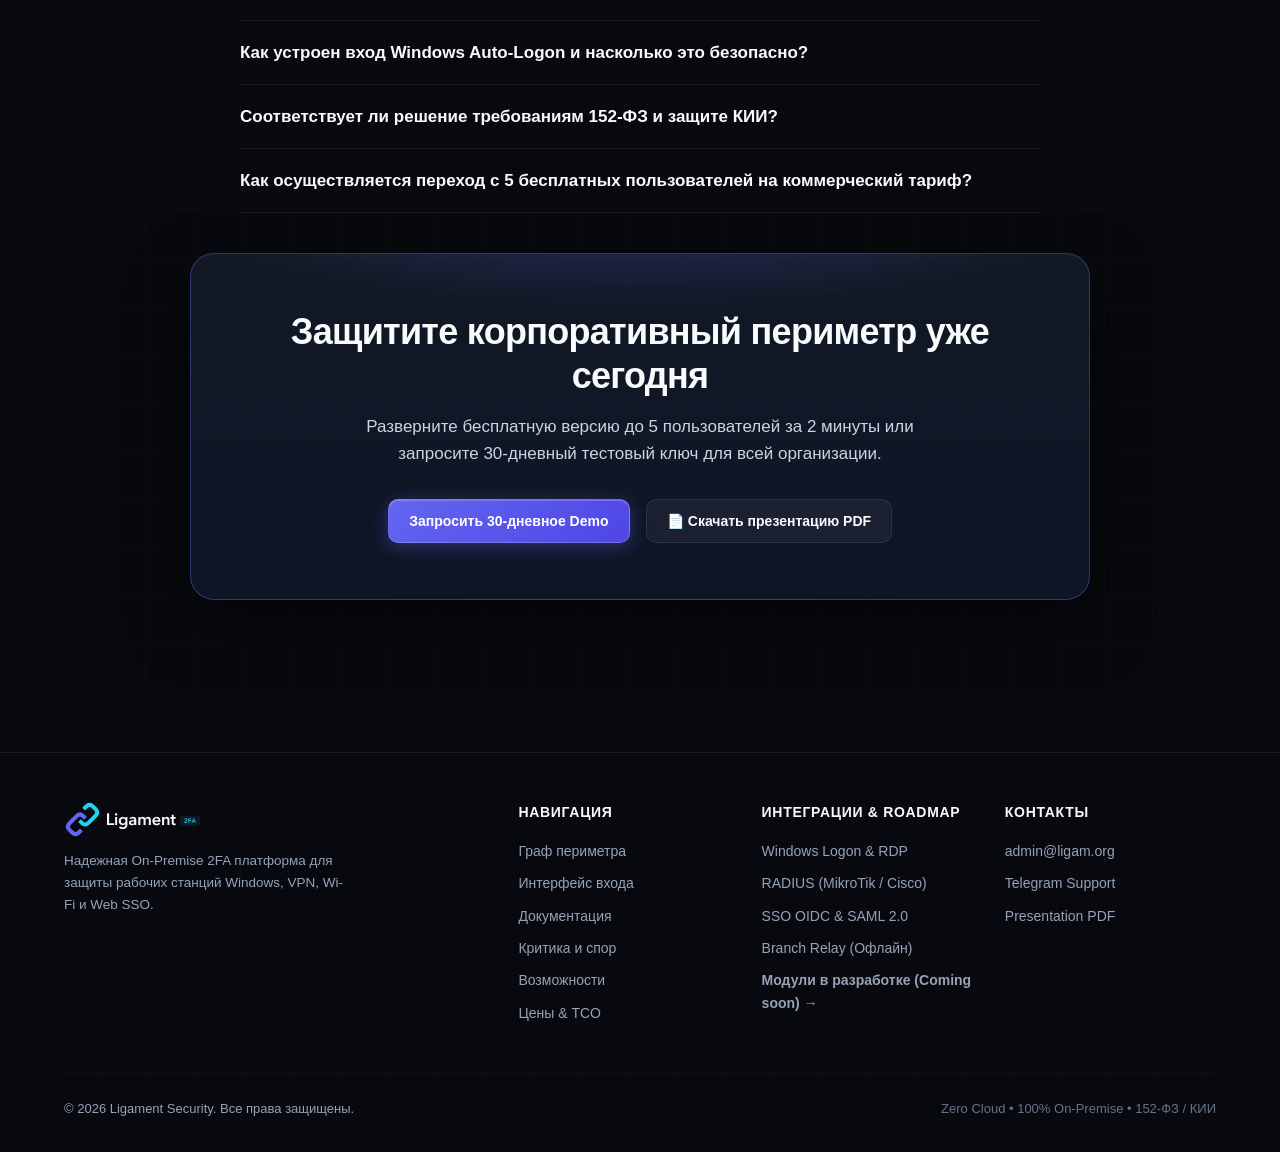
==== commit 24ccdc35: "feat(ui): add responsive neural mesh background animation" ====
--- a/index.html
+++ b/index.html
@@ -31,9 +31,10 @@
 
   <link rel="icon" type="image/png" href="assets/brand/favicon.png">
   <link rel="icon" type="image/x-icon" href="assets/brand/favicon.ico">
-  <link rel="stylesheet" href="styles.css?v=fire-bolid-1">
+  <link rel="stylesheet" href="styles.css?v=neural-mesh-1">
 </head>
 <body>
+  <canvas id="bg-neural-canvas" class="bg-neural-canvas" aria-hidden="true"></canvas>
 
   <!-- Announcement Bar -->
   <aside class="announcement-bar" role="complementary">
@@ -793,6 +794,6 @@
     </div>
   </footer>
 
-  <script src="site.js?v=fire-bolid-1"></script>
+  <script src="site.js?v=neural-mesh-1"></script>
 </body>
 </html>
--- a/styles.css
+++ b/styles.css
@@ -366,6 +366,35 @@
   background: none;
   font-family: inherit;
   font-size: inherit;
+}
+
+/* ---- Анимированный фоновый холст кибер-сети (Neural Mesh Constellation) ---- */
+.bg-neural-canvas {
+  position: fixed;
+  inset: 0;
+  width: 100vw;
+  height: 100vh;
+  pointer-events: none;
+  z-index: 0;
+}
+
+@media (prefers-reduced-motion: reduce) {
+  .bg-neural-canvas {
+    display: none !important;
+  }
+}
+
+.announcement-bar,
+.hero-section,
+.metrics-section,
+.section,
+.collab-section,
+.screenshots-section,
+.downloads-section,
+.graph-section,
+.site-footer {
+  position: relative;
+  z-index: 1;
 }
 
 .container {
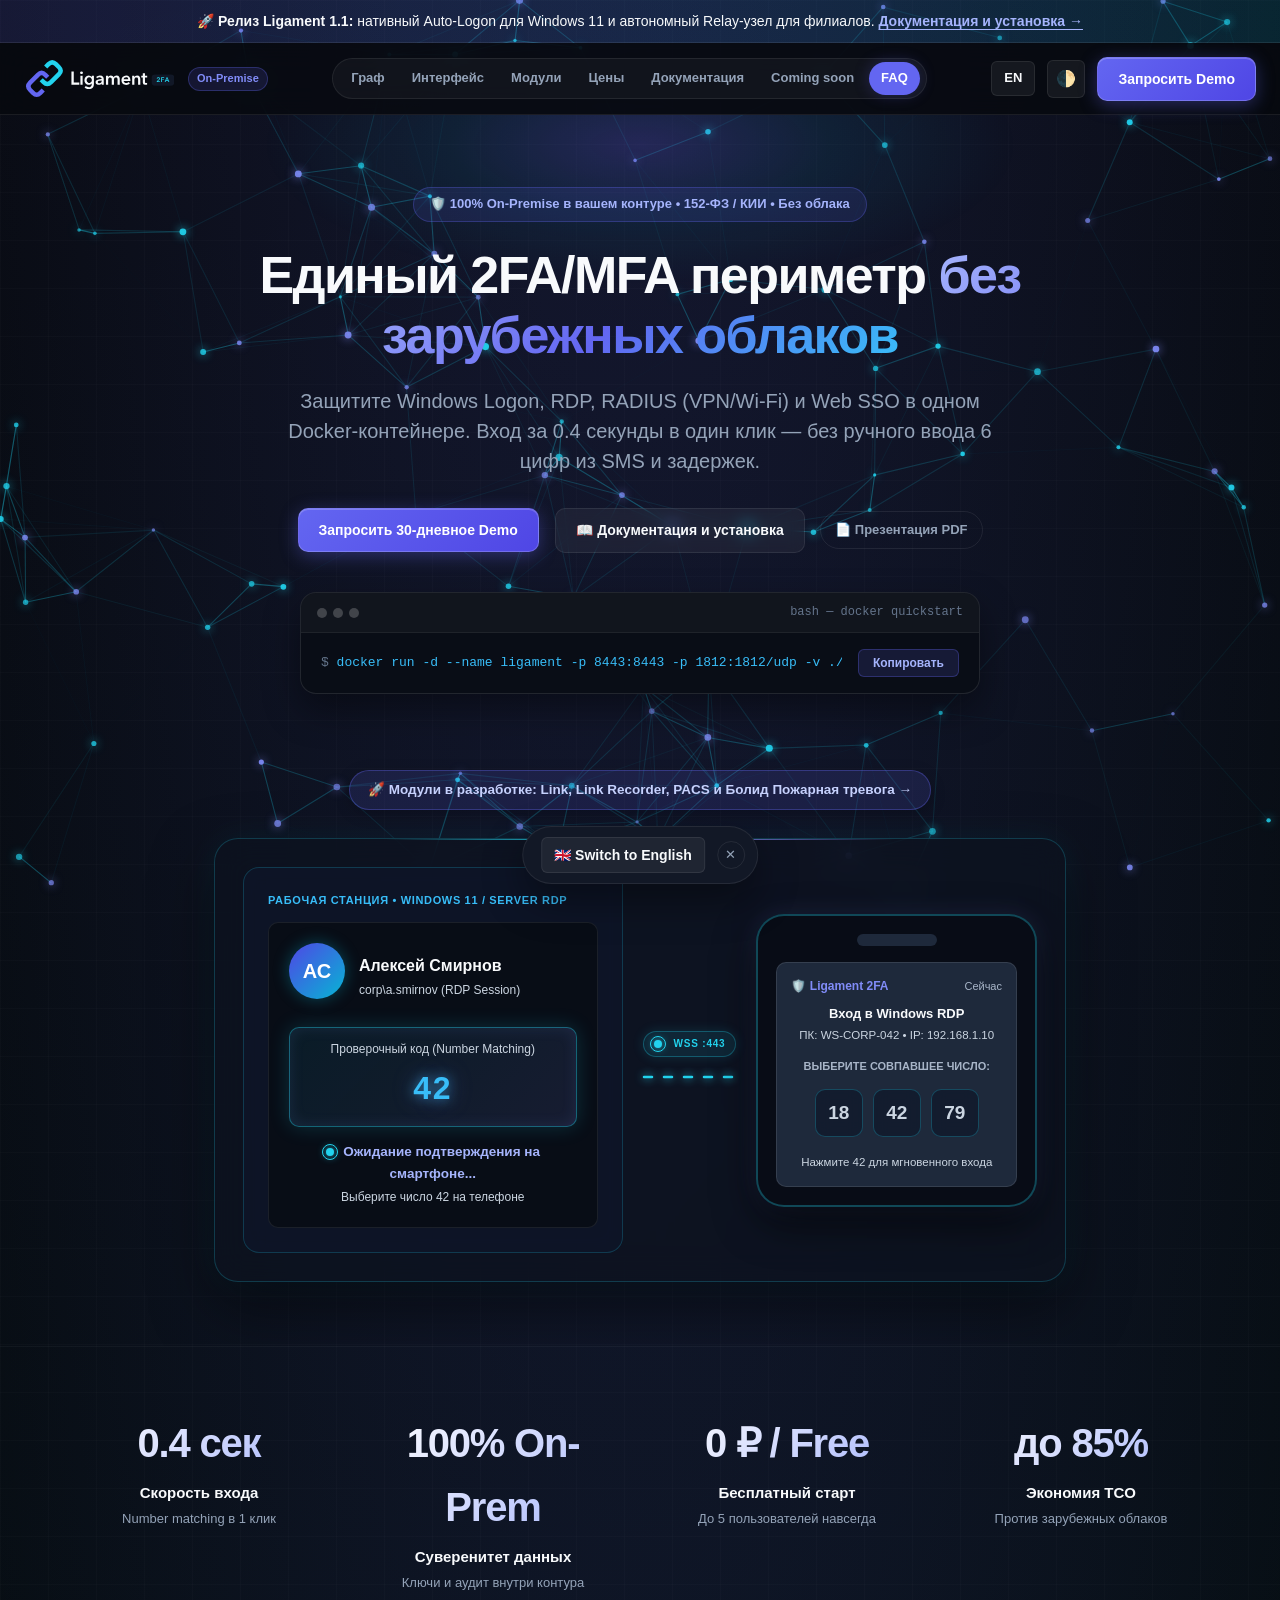
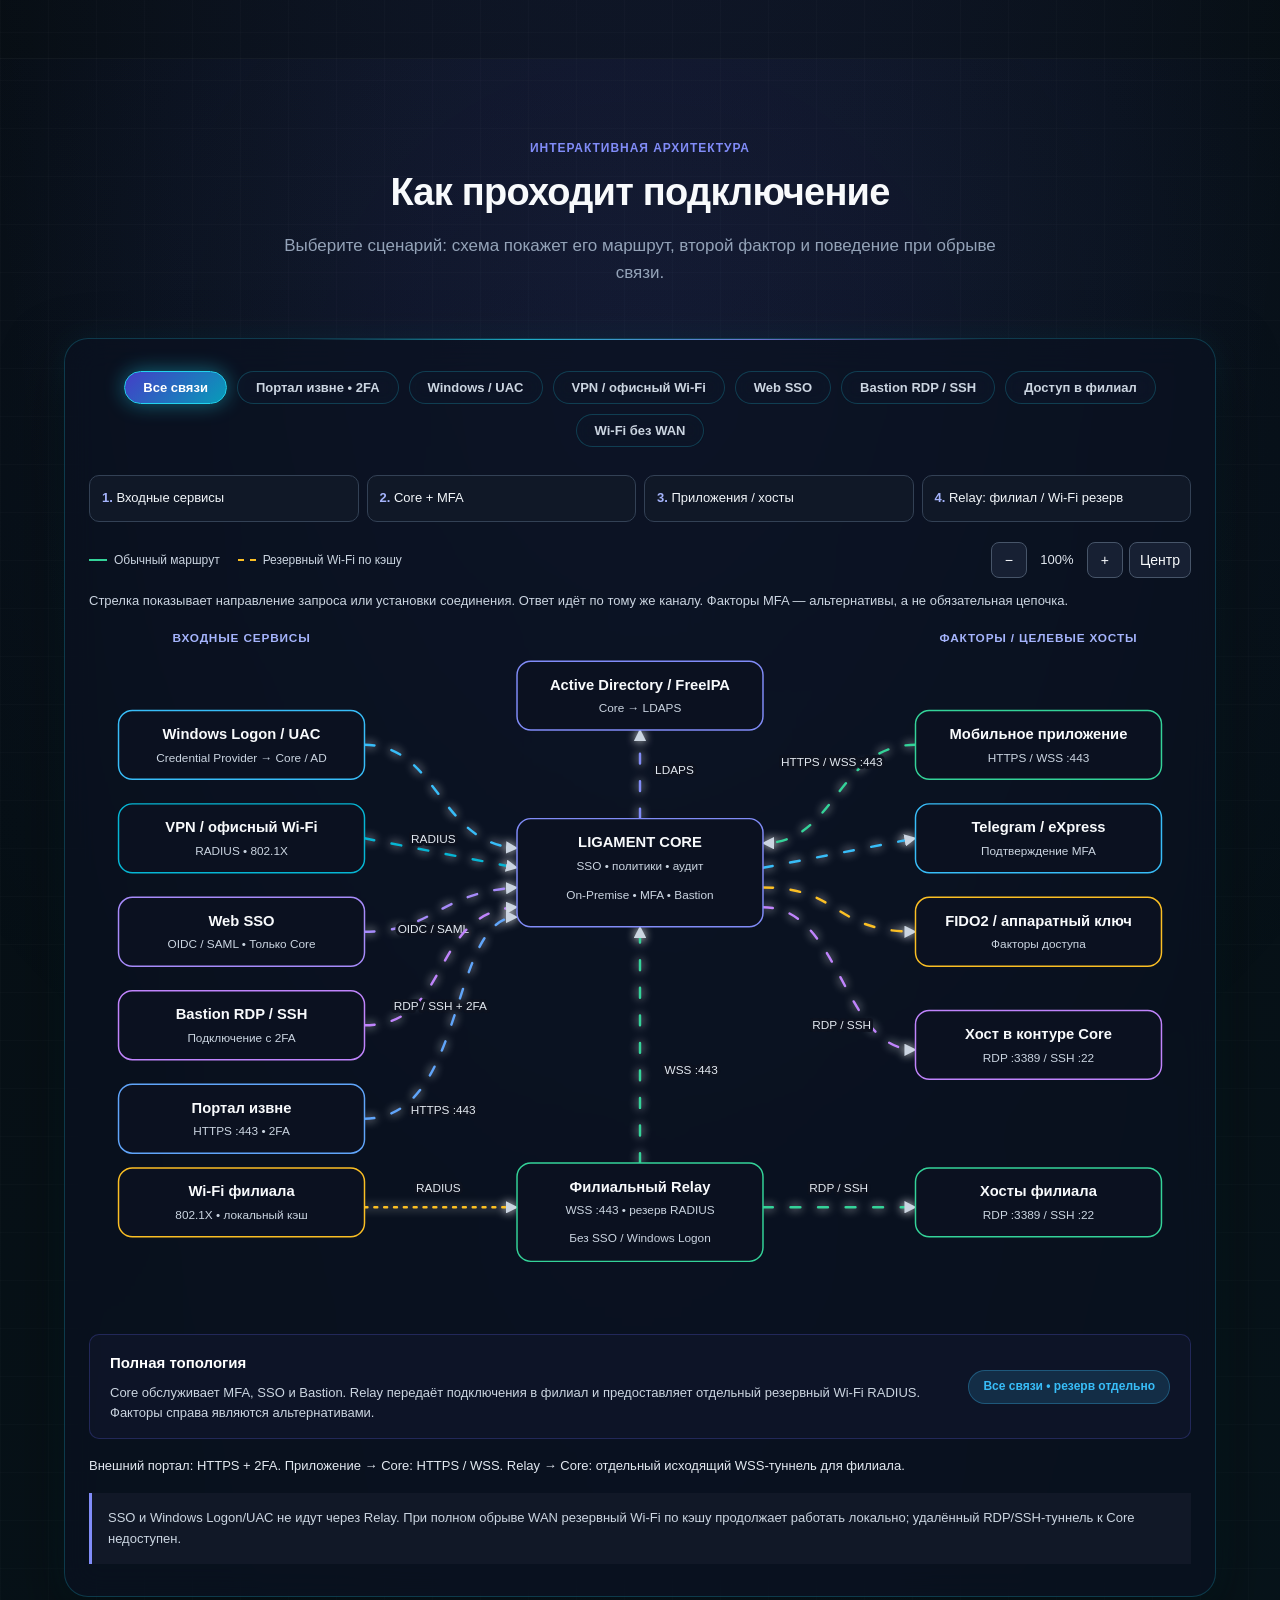
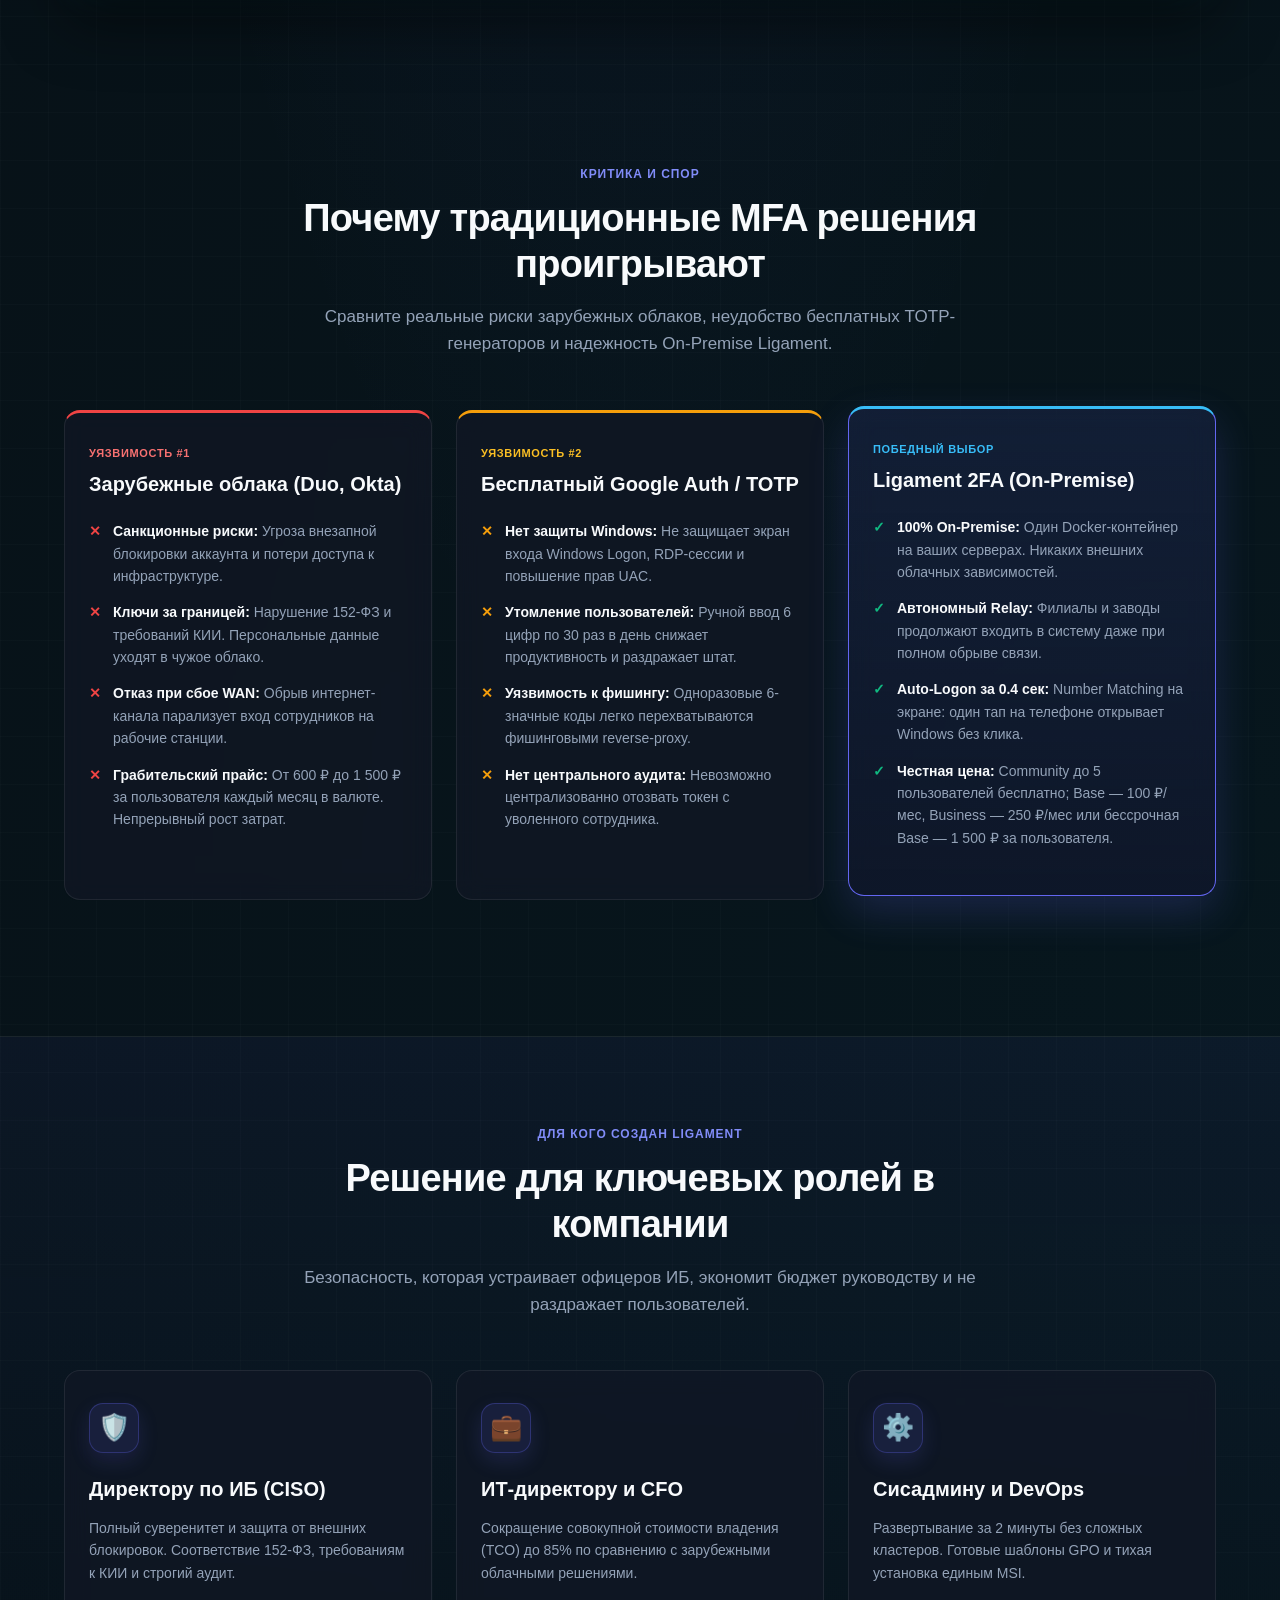
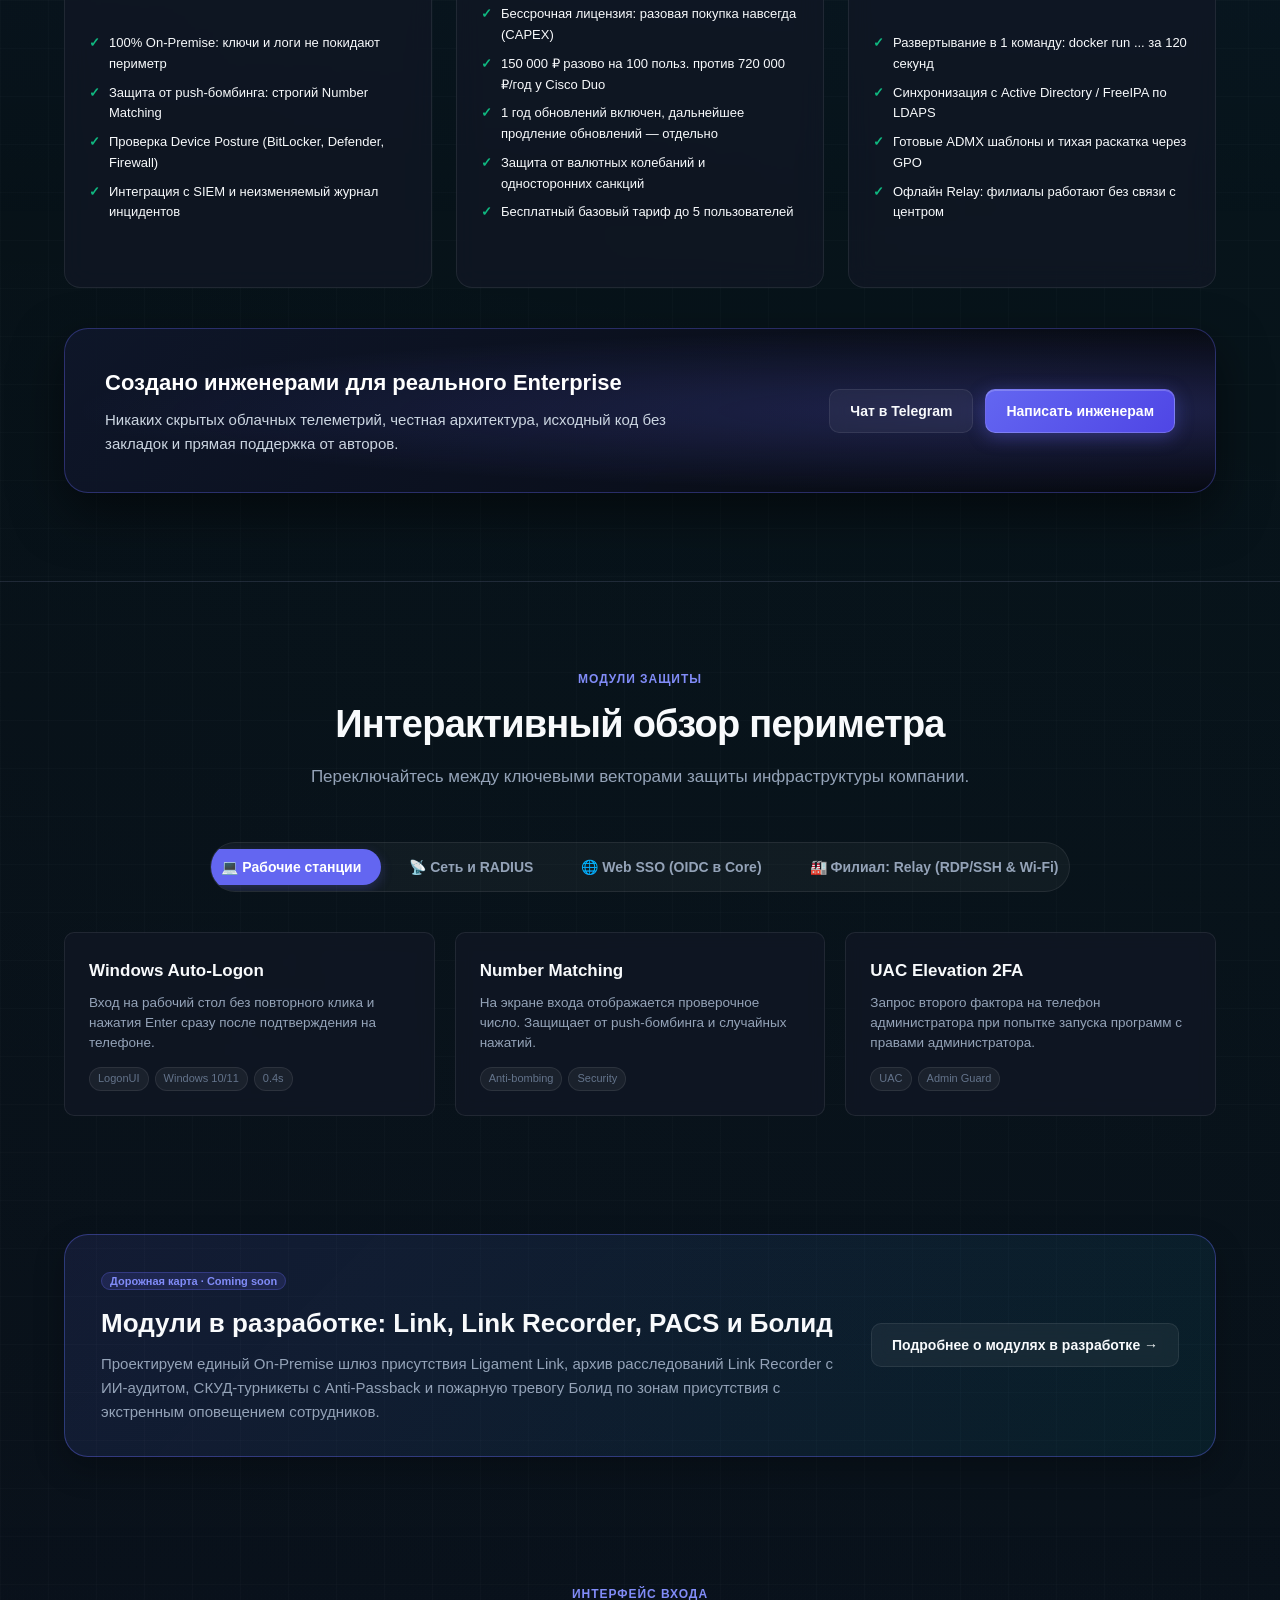
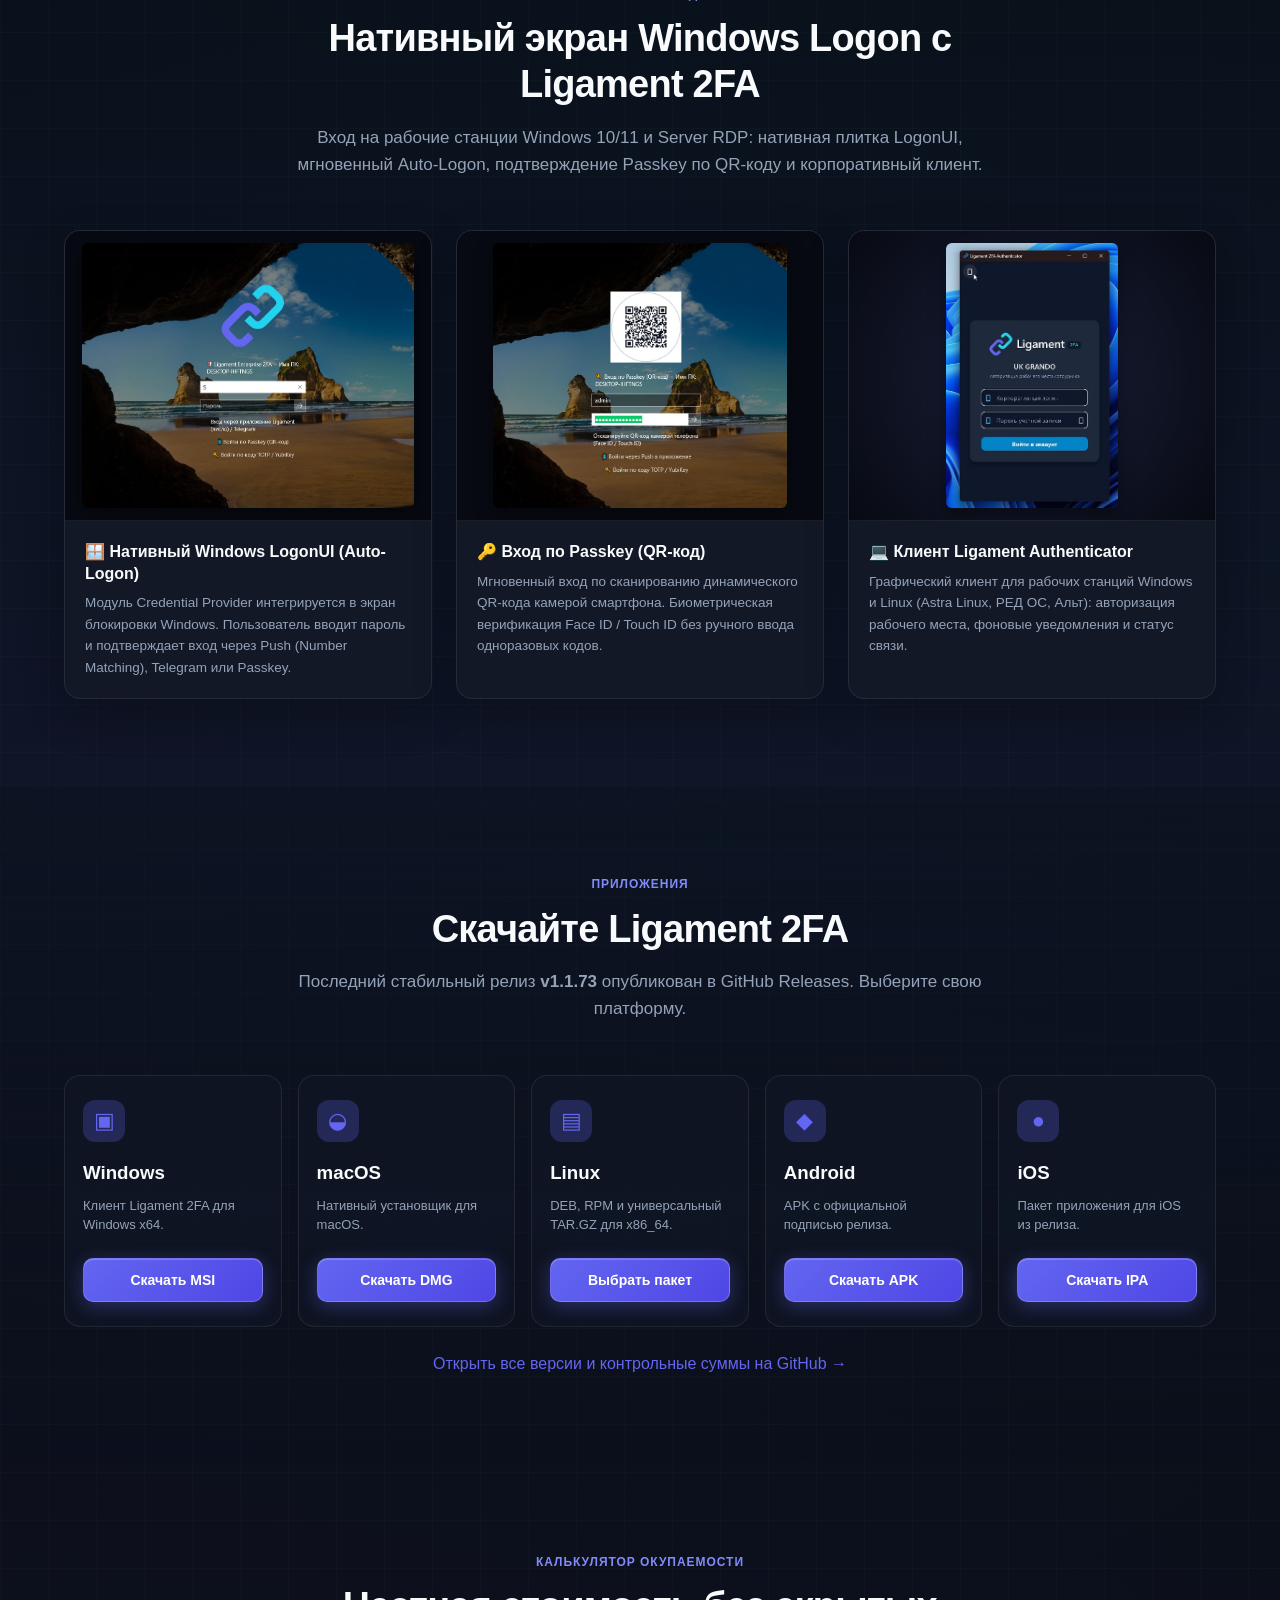
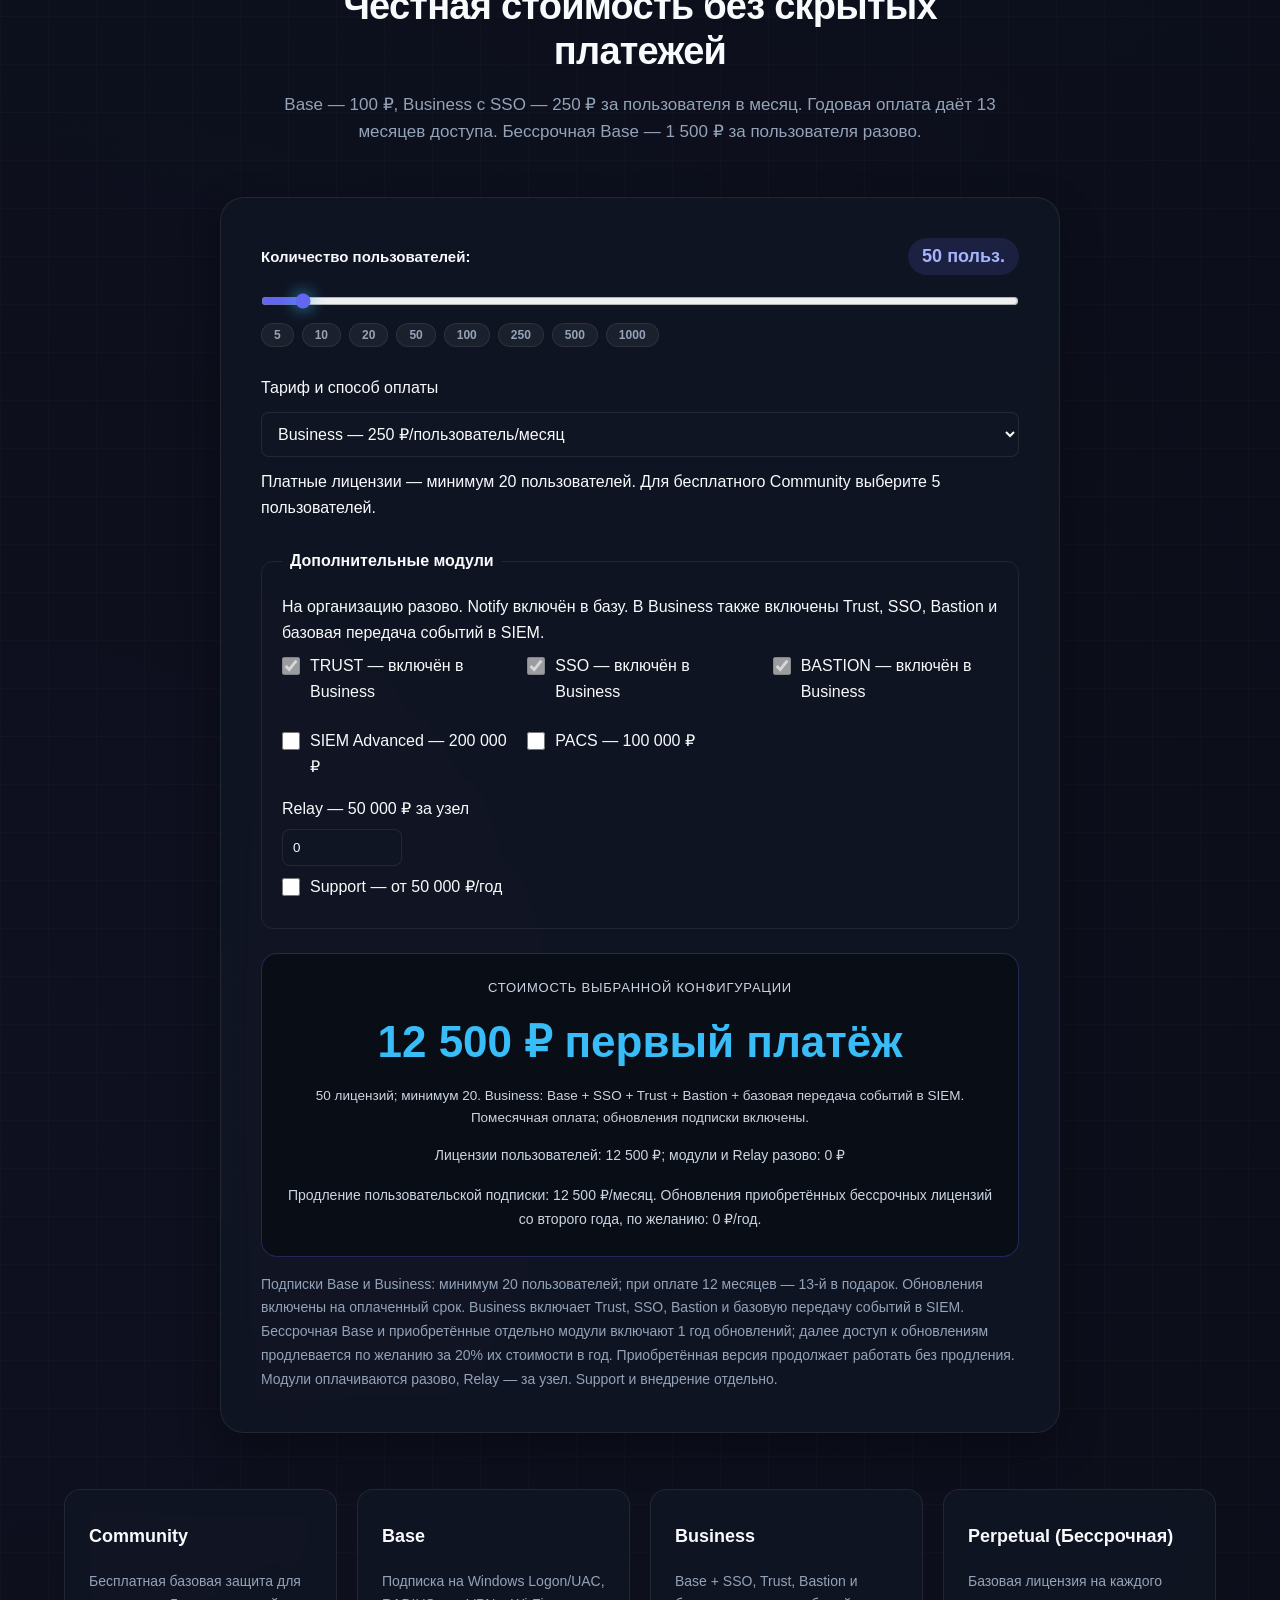
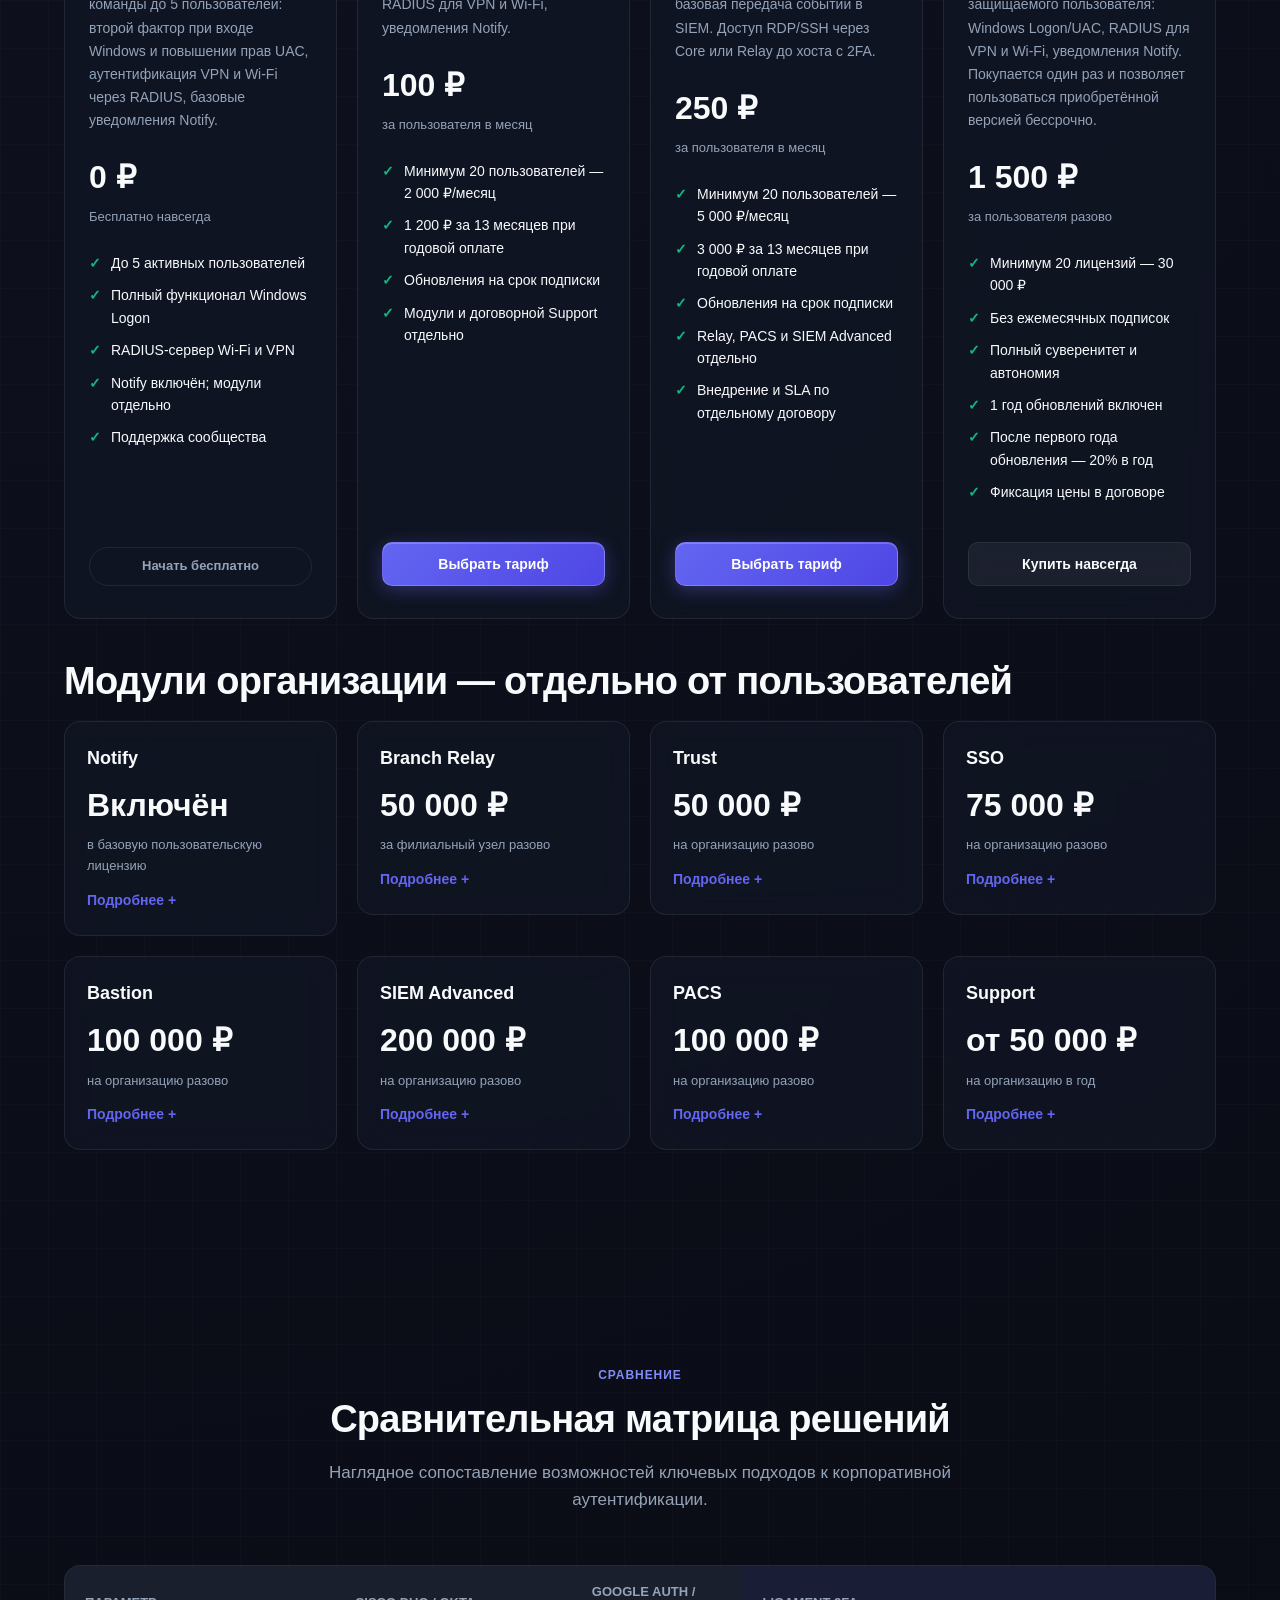
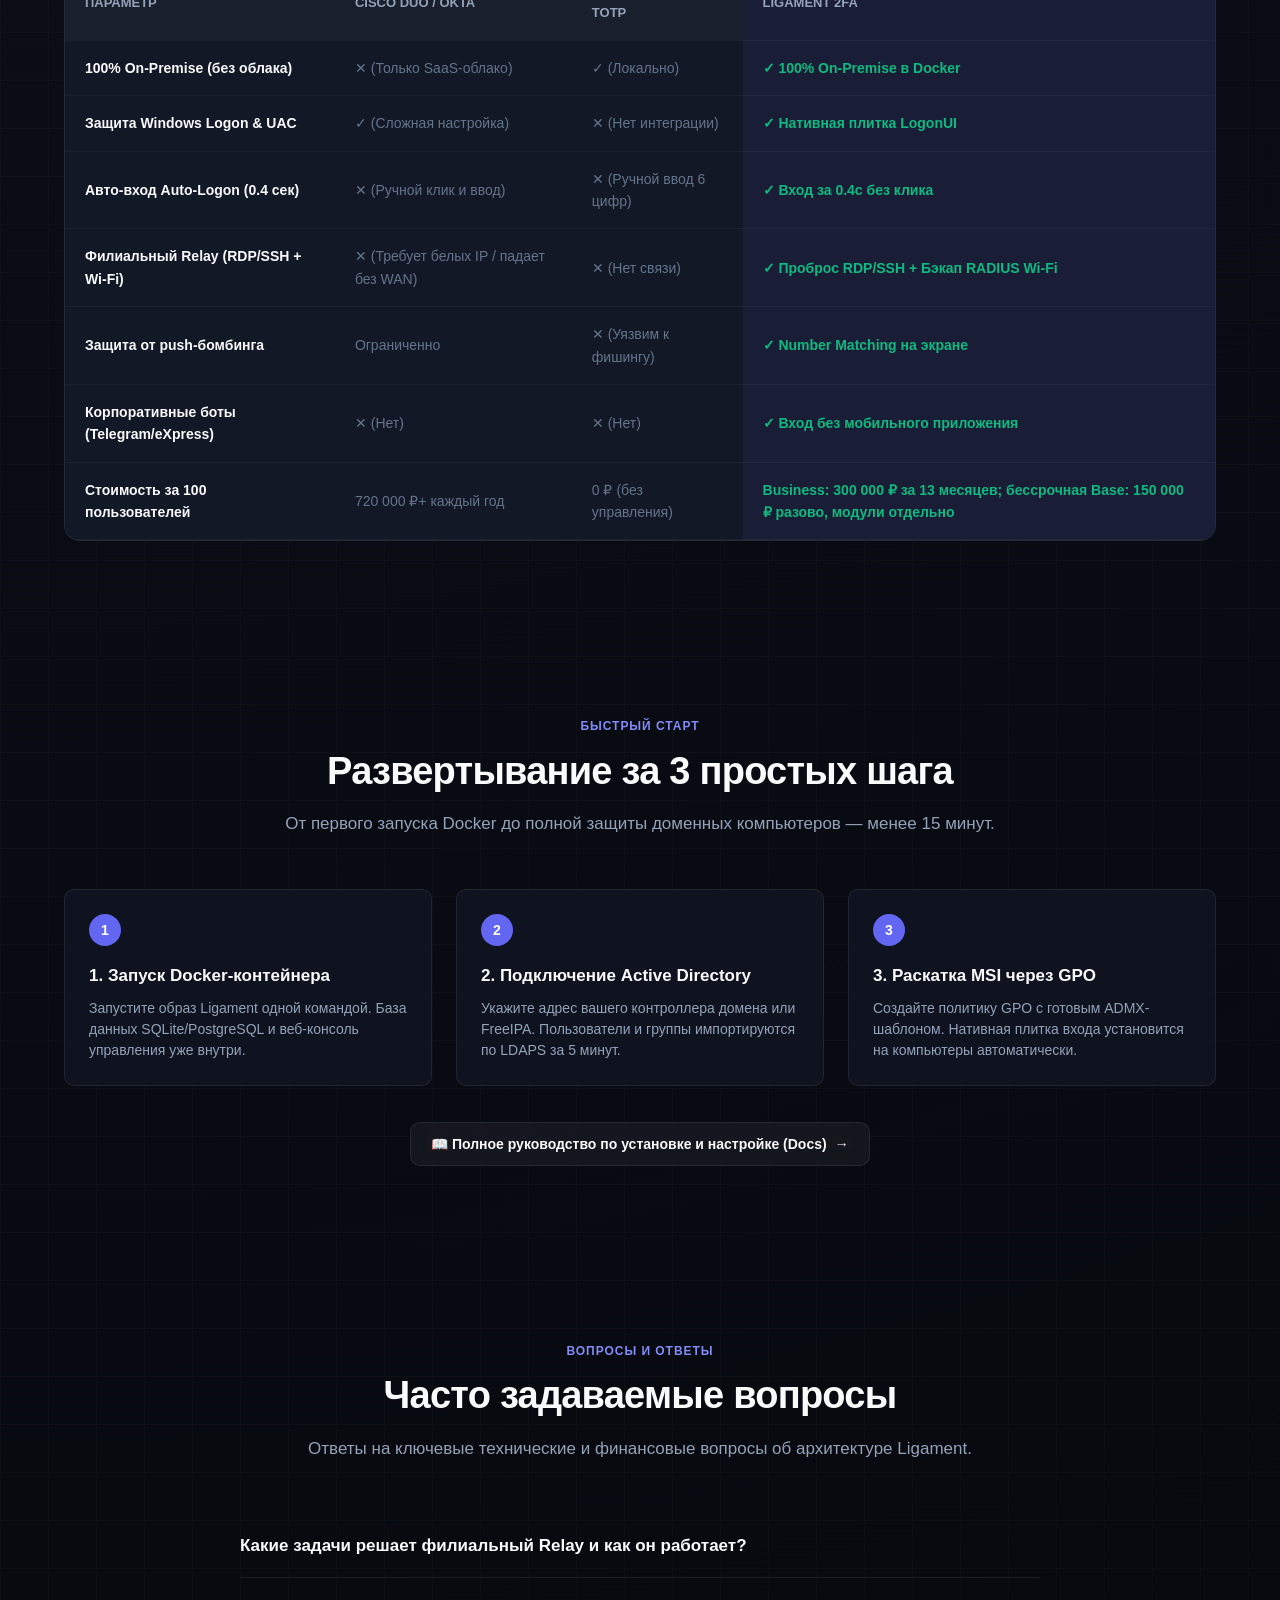
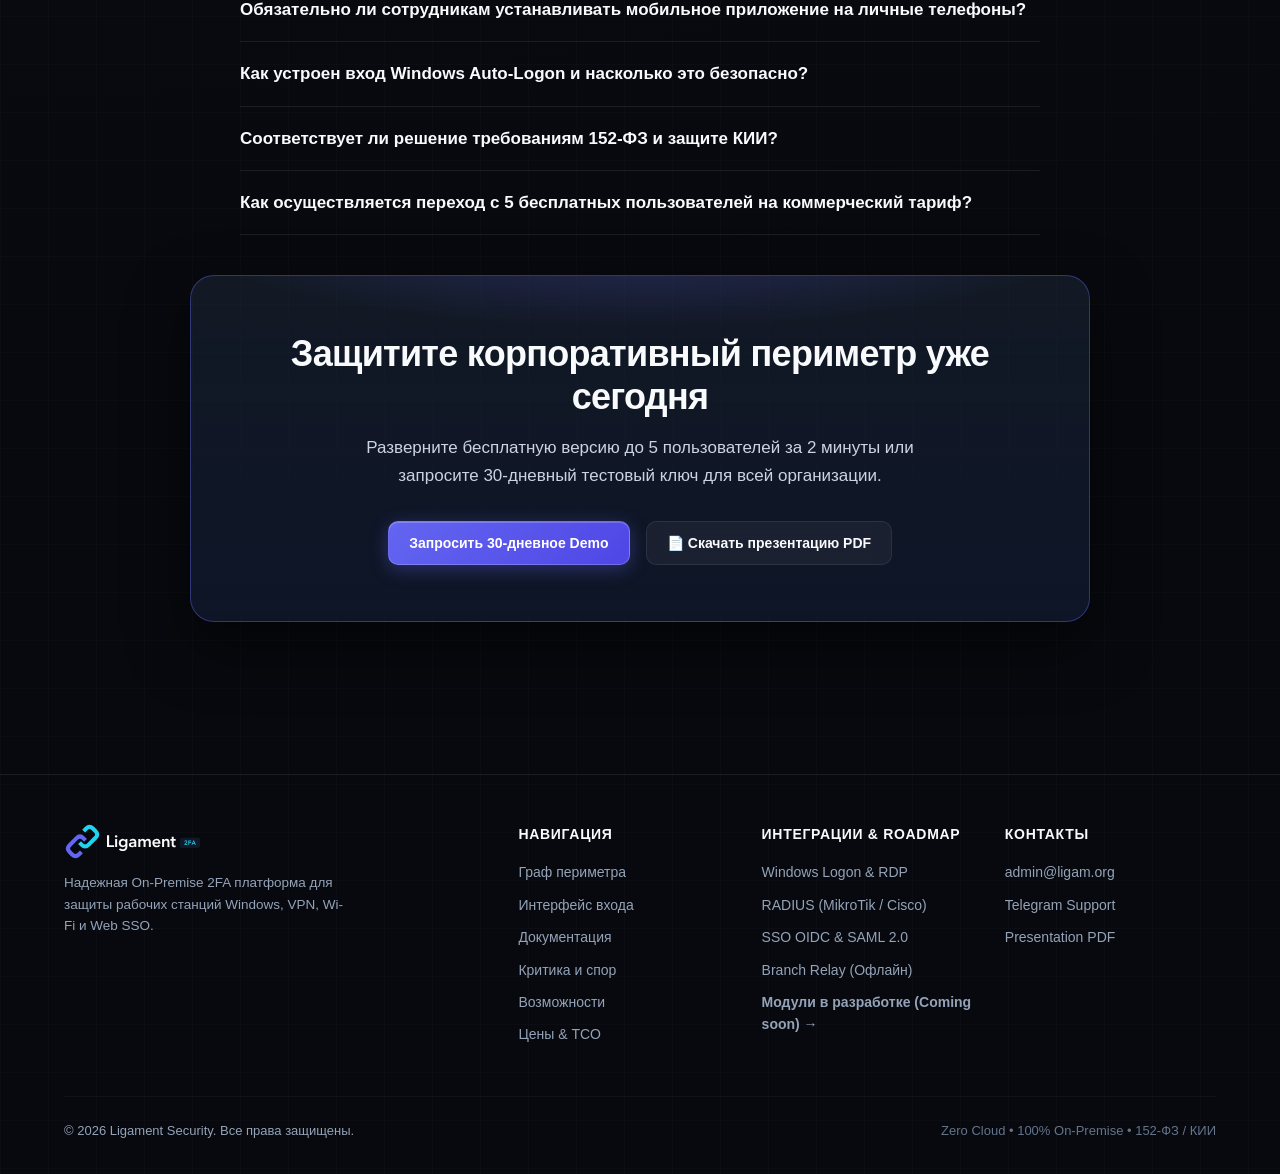
==== commit 31e846ba: "feat(ui): harmonize hero mockup and architecture graph animations with neural mesh style" ====
--- a/index.html
+++ b/index.html
@@ -129,6 +129,16 @@
                 </div>
               </div>
             </div>
+          </div>
+
+          <!-- Center: Cyber Laser Bridge -->
+          <div class="mockup-cyber-bridge" id="mockup-bridge" aria-hidden="true">
+            <span class="bridge-badge">
+              <span class="pulse-dot"></span> WSS :443
+            </span>
+            <svg class="bridge-line-svg" viewBox="0 0 90 20" fill="none" xmlns="http://www.w3.org/2000/svg">
+              <path class="bridge-stream" d="M 0 10 L 90 10" stroke="#22d3ee" stroke-width="2.5" />
+            </svg>
           </div>
 
           <!-- Right: Smartphone Push -->
--- a/styles.css
+++ b/styles.css
@@ -775,32 +775,54 @@
 
 /* Hero Visual Mockup: Auto-Logon + Push */
 .hero-mockup-wrapper {
-  max-width: 920px;
+  max-width: 960px;
   margin: 0 auto;
-  background: linear-gradient(180deg, rgba(30, 41, 59, 0.4), rgba(15, 23, 42, 0.8));
-  border: 1px solid var(--border);
+  background: rgba(13, 18, 31, 0.72);
+  backdrop-filter: blur(16px);
+  -webkit-backdrop-filter: blur(16px);
+  border: 1px solid rgba(34, 211, 238, 0.22);
   border-radius: var(--radius-xl);
   padding: 28px;
-  box-shadow: 0 24px 60px rgba(0, 0, 0, 0.5);
+  box-shadow: 0 24px 60px rgba(0, 0, 0, 0.5), 0 0 35px rgba(34, 211, 238, 0.08);
+  position: relative;
+  overflow: hidden;
+}
+.hero-mockup-wrapper::before {
+  content: "";
+  position: absolute;
+  top: 0;
+  left: 20%;
+  right: 20%;
+  height: 1px;
+  background: linear-gradient(90deg, transparent, rgba(34, 211, 238, 0.8), rgba(129, 140, 248, 0.8), transparent);
+  pointer-events: none;
 }
 .mockup-grid {
   display: grid;
-  grid-template-columns: 1.2fr 0.8fr;
-  gap: 24px;
-  align-items: center;
-}
-@media (max-width: 768px) {
+  grid-template-columns: 1.15fr auto 0.85fr;
+  gap: 16px;
+  align-items: center;
+}
+@media (max-width: 900px) {
   .site-nav { display: none; }
-  .mockup-grid { grid-template-columns: 1fr; }
+  .mockup-grid { grid-template-columns: 1fr; gap: 20px; }
   .hero-title { font-size: 34px; }
   .hero-desc { font-size: 16px; }
 }
 .mockup-card {
-  background: #0d121f;
-  border: 1px solid rgba(255, 255, 255, 0.08);
+  background: rgba(15, 23, 42, 0.78);
+  backdrop-filter: blur(12px);
+  -webkit-backdrop-filter: blur(12px);
+  border: 1px solid rgba(34, 211, 238, 0.2);
   border-radius: var(--radius-lg);
   padding: 24px;
   text-align: left;
+  position: relative;
+  transition: border-color 0.4s ease, box-shadow 0.4s ease;
+}
+.mockup-card.unlocked-glow {
+  border-color: rgba(52, 211, 153, 0.85);
+  box-shadow: 0 0 35px rgba(52, 211, 153, 0.45), inset 0 0 20px rgba(52, 211, 153, 0.15);
 }
 .mockup-tag {
   font-size: 11px;
@@ -812,10 +834,10 @@
   display: block;
 }
 .windows-logon-screen {
-  background: #090d16;
+  background: rgba(9, 13, 22, 0.85);
   border-radius: var(--radius-md);
   padding: 20px;
-  border: 1px solid rgba(255, 255, 255, 0.06);
+  border: 1px solid rgba(255, 255, 255, 0.08);
 }
 .user-avatar-placeholder {
   width: 56px;
@@ -829,6 +851,7 @@
   font-weight: 700;
   font-size: 20px;
   color: #fff;
+  box-shadow: 0 0 16px rgba(6, 182, 212, 0.35);
 }
 .user-name {
   font-size: 16px;
@@ -836,11 +859,40 @@
   margin-bottom: 16px;
 }
 .matching-number-box {
-  background: rgba(99, 102, 241, 0.12);
-  border: 1px solid rgba(99, 102, 241, 0.3);
+  background: linear-gradient(135deg, rgba(34, 211, 238, 0.08), rgba(129, 140, 248, 0.12));
+  border: 1px solid rgba(34, 211, 238, 0.4);
   border-radius: var(--radius-md);
   padding: 12px;
   text-align: center;
+  box-shadow: 0 0 20px rgba(34, 211, 238, 0.18), inset 0 0 15px rgba(129, 140, 248, 0.12);
+  animation: neon-glow-pulse 3.5s ease-in-out infinite alternate;
+  position: relative;
+  overflow: hidden;
+}
+.matching-number-box::after {
+  content: "";
+  position: absolute;
+  top: 0;
+  left: -100%;
+  width: 100%;
+  height: 100%;
+  background: linear-gradient(90deg, transparent, rgba(34, 211, 238, 0.15), transparent);
+  animation: cyber-scanline 4s linear infinite;
+  pointer-events: none;
+}
+@keyframes cyber-scanline {
+  0% { left: -100%; }
+  100% { left: 200%; }
+}
+@keyframes neon-glow-pulse {
+  0% {
+    border-color: rgba(34, 211, 238, 0.35);
+    box-shadow: 0 0 15px rgba(34, 211, 238, 0.15), inset 0 0 10px rgba(129, 140, 248, 0.08);
+  }
+  100% {
+    border-color: rgba(129, 140, 248, 0.6);
+    box-shadow: 0 0 24px rgba(129, 140, 248, 0.3), inset 0 0 18px rgba(34, 211, 238, 0.2);
+  }
 }
 .matching-number-label {
   font-size: 12px;
@@ -851,22 +903,88 @@
   font-size: 32px;
   font-weight: 800;
   letter-spacing: 0.05em;
-  color: #a5b4fc;
+  color: #38bdf8;
+  text-shadow: 0 0 12px rgba(56, 189, 248, 0.6), 0 0 24px rgba(129, 140, 248, 0.4);
+}
+
+/* Cyber Laser Bridge between Workstation and Phone */
+.mockup-cyber-bridge {
+  display: flex;
+  flex-direction: column;
+  align-items: center;
+  justify-content: center;
+  gap: 8px;
+  padding: 0 4px;
+  user-select: none;
+}
+.bridge-badge {
+  font-size: 10px;
+  text-transform: uppercase;
+  letter-spacing: 0.08em;
+  font-weight: 700;
+  color: #22d3ee;
+  background: rgba(34, 211, 238, 0.1);
+  border: 1px solid rgba(34, 211, 238, 0.3);
+  padding: 4px 10px;
+  border-radius: var(--radius-full);
+  display: inline-flex;
+  align-items: center;
+  gap: 6px;
+  white-space: nowrap;
+  box-shadow: 0 0 12px rgba(34, 211, 238, 0.15);
+}
+.bridge-line-svg {
+  width: 90px;
+  height: 24px;
+  overflow: visible;
+}
+.bridge-stream {
+  stroke-dasharray: 8 12;
+  stroke-linecap: round;
+  animation: bridge-laser-flow 1.2s linear infinite;
+  filter: drop-shadow(0 0 4px #22d3ee);
+}
+@keyframes bridge-laser-flow {
+  from { stroke-dashoffset: 40; }
+  to { stroke-dashoffset: 0; }
+}
+.mockup-cyber-bridge.bridge-success .bridge-badge {
+  color: #34d399;
+  border-color: rgba(52, 211, 153, 0.6);
+  background: rgba(52, 211, 153, 0.15);
+  box-shadow: 0 0 16px rgba(52, 211, 153, 0.35);
+}
+.mockup-cyber-bridge.bridge-success .bridge-stream {
+  stroke: #34d399;
+  filter: drop-shadow(0 0 8px #34d399);
+}
+@media (max-width: 900px) {
+  .mockup-cyber-bridge {
+    flex-direction: row;
+    padding: 8px 0;
+  }
+  .bridge-line-svg {
+    width: 24px;
+    height: 36px;
+    transform: rotate(90deg);
+  }
 }
 
 /* Smartphone Mockup */
 .phone-mockup {
-  background: #000;
+  background: rgba(9, 13, 22, 0.92);
   border-radius: 28px;
-  border: 3px solid #334155;
+  border: 2px solid rgba(34, 211, 238, 0.3);
   padding: 18px;
-  box-shadow: 0 12px 30px rgba(0, 0, 0, 0.6);
+  box-shadow: 0 16px 40px rgba(0, 0, 0, 0.6), 0 0 25px rgba(129, 140, 248, 0.15);
   position: relative;
+  backdrop-filter: blur(12px);
+  -webkit-backdrop-filter: blur(12px);
 }
 .phone-notch {
   width: 80px;
   height: 12px;
-  background: #334155;
+  background: #1e293b;
   border-radius: var(--radius-full);
   margin: 0 auto 16px;
 }
@@ -1634,44 +1752,58 @@
   display: inline-flex;
   align-items: center;
   justify-content: center;
-  width: 46px;
-  height: 46px;
+  width: 48px;
+  height: 48px;
   border-radius: var(--radius-md);
-  background: rgba(255, 255, 255, 0.06);
-  border: 1px solid rgba(255, 255, 255, 0.14);
+  background: rgba(15, 23, 42, 0.7);
+  border: 1px solid rgba(34, 211, 238, 0.25);
   font-size: 19px;
   font-weight: 800;
   color: var(--text-muted);
   cursor: pointer;
-  transition: all 0.2s cubic-bezier(0.16, 1, 0.3, 1);
+  transition: all 0.25s cubic-bezier(0.16, 1, 0.3, 1);
   user-select: none;
+  backdrop-filter: blur(8px);
 }
 .match-opt:hover {
-  background: rgba(255, 255, 255, 0.12);
+  background: rgba(34, 211, 238, 0.15);
+  border-color: #22d3ee;
   color: #fff;
   transform: translateY(-2px);
+  box-shadow: 0 0 16px rgba(34, 211, 238, 0.4);
 }
 .match-opt.active {
-  background: rgba(16, 185, 129, 0.2);
-  border-color: var(--success);
+  background: rgba(16, 185, 129, 0.25);
+  border-color: #34d399;
   color: #34d399;
-  box-shadow: 0 0 16px rgba(16, 185, 129, 0.4);
-  transform: scale(1.05);
+  box-shadow: 0 0 20px rgba(52, 211, 153, 0.6), inset 0 0 10px rgba(52, 211, 153, 0.3);
+  transform: scale(1.06);
 }
 .pulse-dot {
   display: inline-block;
   width: 8px;
   height: 8px;
   border-radius: 50%;
-  background: var(--success);
-  box-shadow: 0 0 8px var(--success);
-  animation: pulse-glow 2s infinite;
+  background: #22d3ee;
+  box-shadow: 0 0 8px #22d3ee;
   margin-right: 6px;
   vertical-align: middle;
-}
-@keyframes pulse-glow {
-  0%, 100% { opacity: 1; transform: scale(1); }
-  50% { opacity: 0.35; transform: scale(0.8); }
+  position: relative;
+}
+.pulse-dot::after {
+  content: "";
+  position: absolute;
+  top: -4px;
+  left: -4px;
+  right: -4px;
+  bottom: -4px;
+  border-radius: 50%;
+  border: 1px solid #22d3ee;
+  animation: radar-beacon 2s cubic-bezier(0, 0.2, 0.8, 1) infinite;
+}
+@keyframes radar-beacon {
+  0% { transform: scale(0.6); opacity: 0.9; }
+  100% { transform: scale(2.4); opacity: 0; }
 }
 
 /* CTA Banner Box */
@@ -1910,14 +2042,26 @@
   background: radial-gradient(circle at 50% 20%, rgba(99, 102, 241, 0.08), transparent 60%);
 }
 .graph-wrapper {
-  background: linear-gradient(180deg, rgba(13, 18, 31, 0.95), rgba(7, 9, 14, 0.98));
-  border: 1px solid var(--border);
+  background: rgba(11, 17, 32, 0.72);
+  backdrop-filter: blur(16px);
+  -webkit-backdrop-filter: blur(16px);
+  border: 1px solid rgba(34, 211, 238, 0.22);
   border-radius: var(--radius-xl);
   padding: 32px 24px;
   position: relative;
   overflow: hidden;
-  box-shadow: 0 20px 50px rgba(0, 0, 0, 0.5);
+  box-shadow: 0 24px 60px rgba(0, 0, 0, 0.5), 0 0 35px rgba(34, 211, 238, 0.08);
   margin-top: 24px;
+}
+.graph-wrapper::before {
+  content: "";
+  position: absolute;
+  top: 0;
+  left: 20%;
+  right: 20%;
+  height: 1px;
+  background: linear-gradient(90deg, transparent, rgba(34, 211, 238, 0.8), rgba(129, 140, 248, 0.8), transparent);
+  pointer-events: none;
 }
 .graph-controls {
   display: flex;
@@ -1928,29 +2072,31 @@
   margin-bottom: 28px;
 }
 .graph-scenario-btn {
-  background: rgba(255, 255, 255, 0.05);
-  border: 1px solid var(--border);
+  background: rgba(15, 23, 42, 0.65);
+  backdrop-filter: blur(8px);
+  border: 1px solid rgba(34, 211, 238, 0.22);
   color: var(--text-muted);
   padding: 8px 18px;
   border-radius: var(--radius-full);
   font-size: 13px;
   font-weight: 600;
   cursor: pointer;
-  transition: all 0.2s cubic-bezier(0.16, 1, 0.3, 1);
+  transition: all 0.25s cubic-bezier(0.16, 1, 0.3, 1);
   display: inline-flex;
   align-items: center;
   gap: 6px;
 }
 .graph-scenario-btn:hover {
-  background: rgba(255, 255, 255, 0.1);
+  background: rgba(34, 211, 238, 0.12);
   color: #fff;
-  border-color: rgba(99, 102, 241, 0.4);
+  border-color: rgba(34, 211, 238, 0.5);
+  box-shadow: 0 0 12px rgba(34, 211, 238, 0.25);
 }
 .graph-scenario-btn.active {
-  background: var(--primary);
+  background: linear-gradient(135deg, rgba(79, 70, 229, 0.85), rgba(6, 182, 212, 0.85));
   color: #fff;
-  border-color: var(--primary);
-  box-shadow: 0 0 16px var(--primary-glow);
+  border-color: #22d3ee;
+  box-shadow: 0 0 20px rgba(34, 211, 238, 0.45);
 }
 .graph-svg-container {
   width: 100%;
@@ -1963,12 +2109,20 @@
   height: auto;
   display: block;
 }
-@keyframes dash-flow {
+@keyframes laser-flow {
   from {
-    stroke-dashoffset: 40;
+    stroke-dashoffset: 56;
   }
   to {
     stroke-dashoffset: 0;
+  }
+}
+@keyframes laser-breath {
+  0%, 100% {
+    opacity: 0.95;
+  }
+  50% {
+    opacity: 0.65;
   }
 }
 @keyframes pulse-ring {
@@ -1985,32 +2139,56 @@
     opacity: 0.6;
   }
 }
+@keyframes core-neon-pulse {
+  0% {
+    stroke: #818cf8;
+    filter: drop-shadow(0 0 8px rgba(129, 140, 248, 0.6));
+  }
+  100% {
+    stroke: #22d3ee;
+    filter: drop-shadow(0 0 20px rgba(34, 211, 238, 0.85));
+  }
+}
+#node-core .node-bg {
+  animation: core-neon-pulse 3s ease-in-out infinite alternate;
+}
 .flow-line {
-  stroke-dasharray: 6 6;
-  animation: dash-flow 1.5s linear infinite;
+  stroke-dasharray: 10 18;
+  stroke-linecap: round;
+  animation: laser-flow 1.25s linear infinite, laser-breath 3.5s ease-in-out infinite;
+  filter: drop-shadow(0 0 5px currentColor);
 }
 .flow-line.reverse {
-  animation: dash-flow 1.5s linear infinite reverse;
+  animation: laser-flow 1.25s linear infinite reverse, laser-breath 3.5s ease-in-out infinite;
 }
 .flow-line.inactive {
   stroke-dasharray: none;
   animation: none;
-  opacity: 0.2;
+  opacity: 0.15;
+  filter: none;
 }
 .graph-node-group {
   cursor: pointer;
-  transition: transform 0.2s ease, opacity 0.2s ease;
+  transition: transform 0.25s cubic-bezier(0.16, 1, 0.3, 1), opacity 0.25s ease;
+}
+.graph-node-group .node-bg {
+  transition: all 0.3s cubic-bezier(0.16, 1, 0.3, 1);
 }
 .graph-node-group:hover {
   transform: translateY(-2px);
 }
+.graph-node-group:hover .node-bg {
+  stroke: #22d3ee;
+  stroke-width: 2.2px;
+  filter: drop-shadow(0 0 16px rgba(34, 211, 238, 0.6));
+}
 .graph-node-group.dimmed {
-  opacity: 0.3;
+  opacity: 0.25;
 }
 .graph-node-group.highlighted .node-bg {
-  stroke: #38bdf8;
-  stroke-width: 2px;
-  filter: drop-shadow(0 0 12px rgba(56, 189, 248, 0.5));
+  stroke: #22d3ee;
+  stroke-width: 2.5px;
+  filter: drop-shadow(0 0 18px rgba(34, 211, 238, 0.75));
 }
 .graph-info-banner {
   background: rgba(15, 23, 42, 0.85);
@@ -2124,8 +2302,43 @@
   color: var(--text-main);
 }
 [data-theme="light"] .cta-banner { background: linear-gradient(150deg, #252d57, #101827); }
-[data-theme="light"] .hero-mockup-wrapper { background: #cbd5e1; box-shadow: 0 12px 30px rgba(15, 23, 42, 0.15); }
-[data-theme="light"] .graph-wrapper { box-shadow: 0 12px 30px rgba(15, 23, 42, 0.15); }
+[data-theme="light"] .hero-mockup-wrapper {
+  background: rgba(241, 245, 249, 0.82);
+  backdrop-filter: blur(16px);
+  -webkit-backdrop-filter: blur(16px);
+  border-color: rgba(99, 102, 241, 0.25);
+  box-shadow: 0 16px 40px rgba(15, 23, 42, 0.12);
+}
+[data-theme="light"] .graph-wrapper {
+  background: rgba(241, 245, 249, 0.82);
+  backdrop-filter: blur(16px);
+  -webkit-backdrop-filter: blur(16px);
+  border-color: rgba(99, 102, 241, 0.25);
+  box-shadow: 0 16px 40px rgba(15, 23, 42, 0.12);
+}
+[data-theme="light"] .mockup-card {
+  background: rgba(255, 255, 255, 0.88);
+  border-color: rgba(99, 102, 241, 0.2);
+}
+[data-theme="light"] .windows-logon-screen {
+  background: rgba(248, 250, 252, 0.95);
+  border-color: rgba(203, 213, 225, 0.8);
+}
+[data-theme="light"] .graph-scenario-btn {
+  background: rgba(255, 255, 255, 0.75);
+  border-color: rgba(99, 102, 241, 0.22);
+  color: #334155;
+}
+[data-theme="light"] .graph-scenario-btn:hover {
+  background: rgba(224, 231, 255, 0.6);
+  color: #1e1b4b;
+}
+[data-theme="light"] .graph-scenario-btn.active {
+  background: linear-gradient(135deg, #4f46e5, #0284c7);
+  color: #fff;
+  border-color: #4f46e5;
+  box-shadow: 0 0 18px rgba(79, 70, 229, 0.4);
+}
 [data-theme="light"] .hero-badge-pill { color: #3730a3; background: #e0e7ff; }
 [data-theme="light"] .announcement-bar a { color: #3730a3; }
 [data-theme="light"] .hero-title span { background-image: linear-gradient(110deg, #4338ca, #0369a1); }
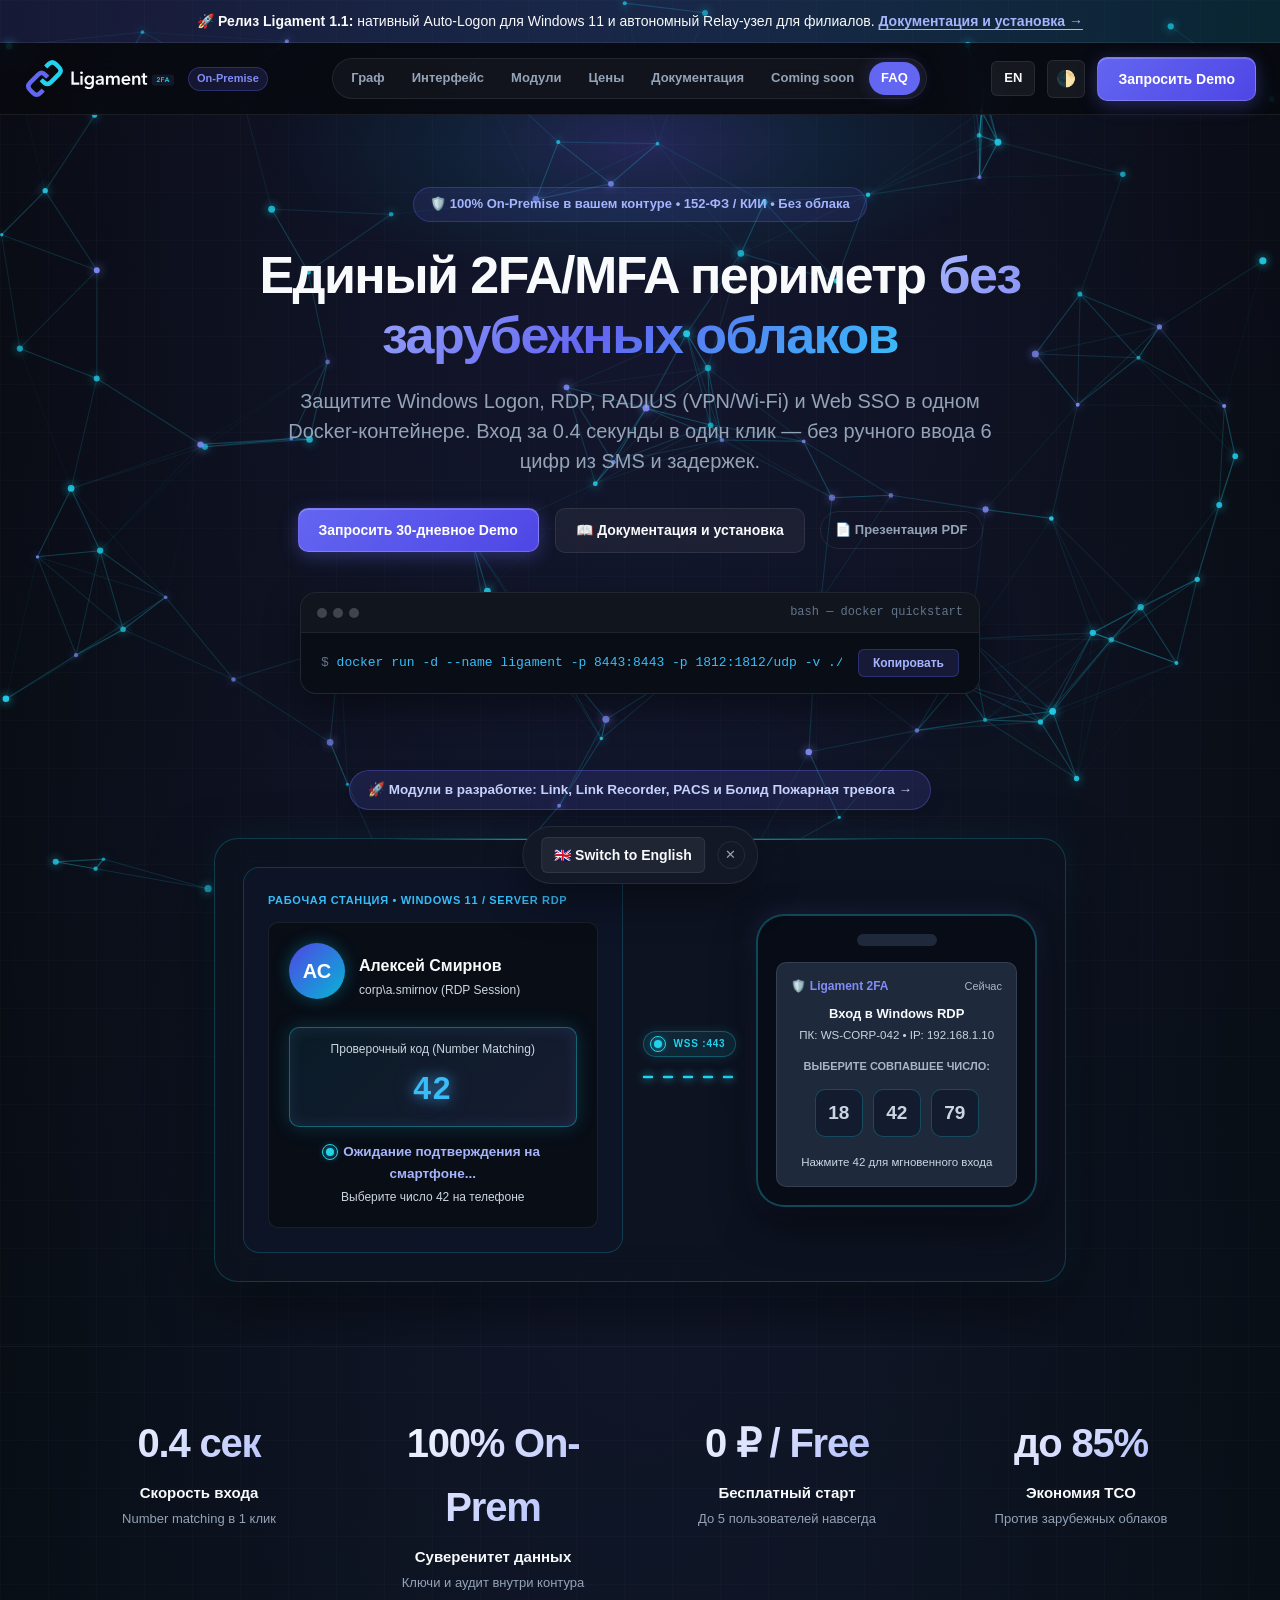
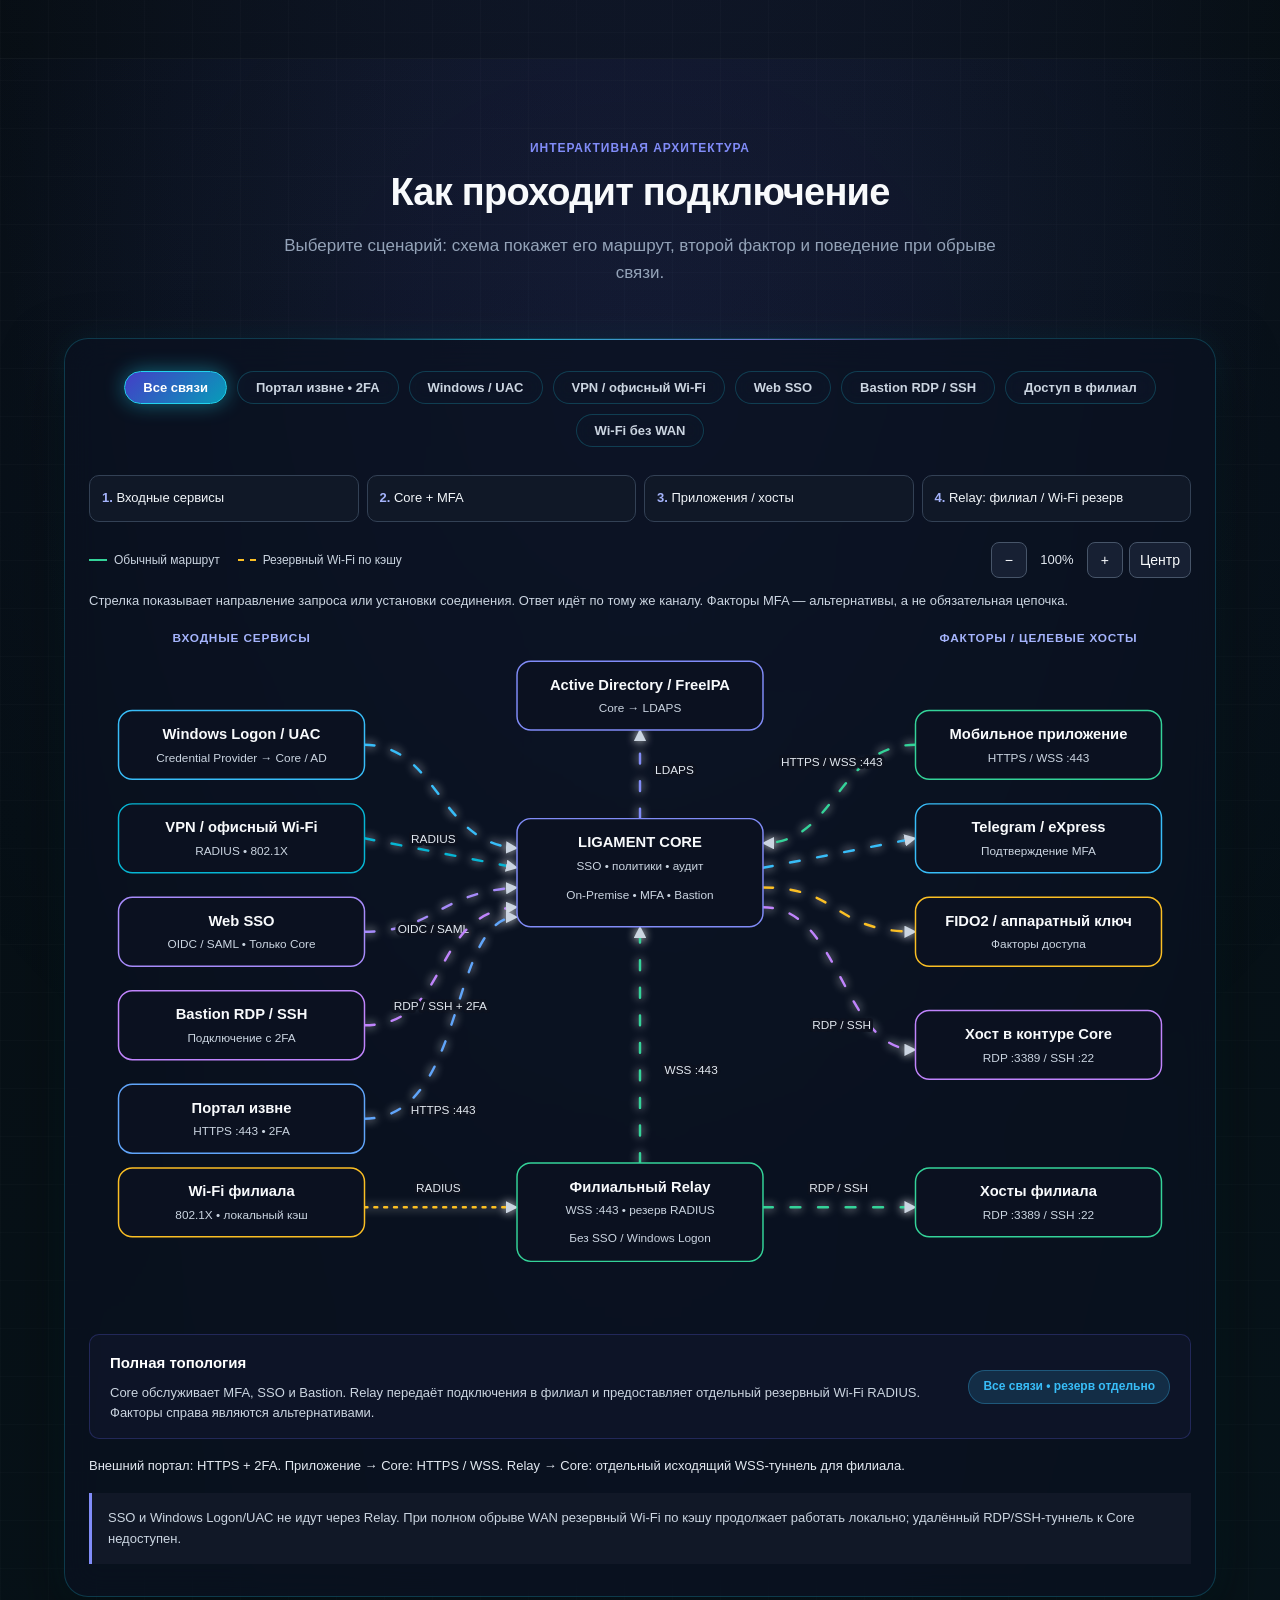
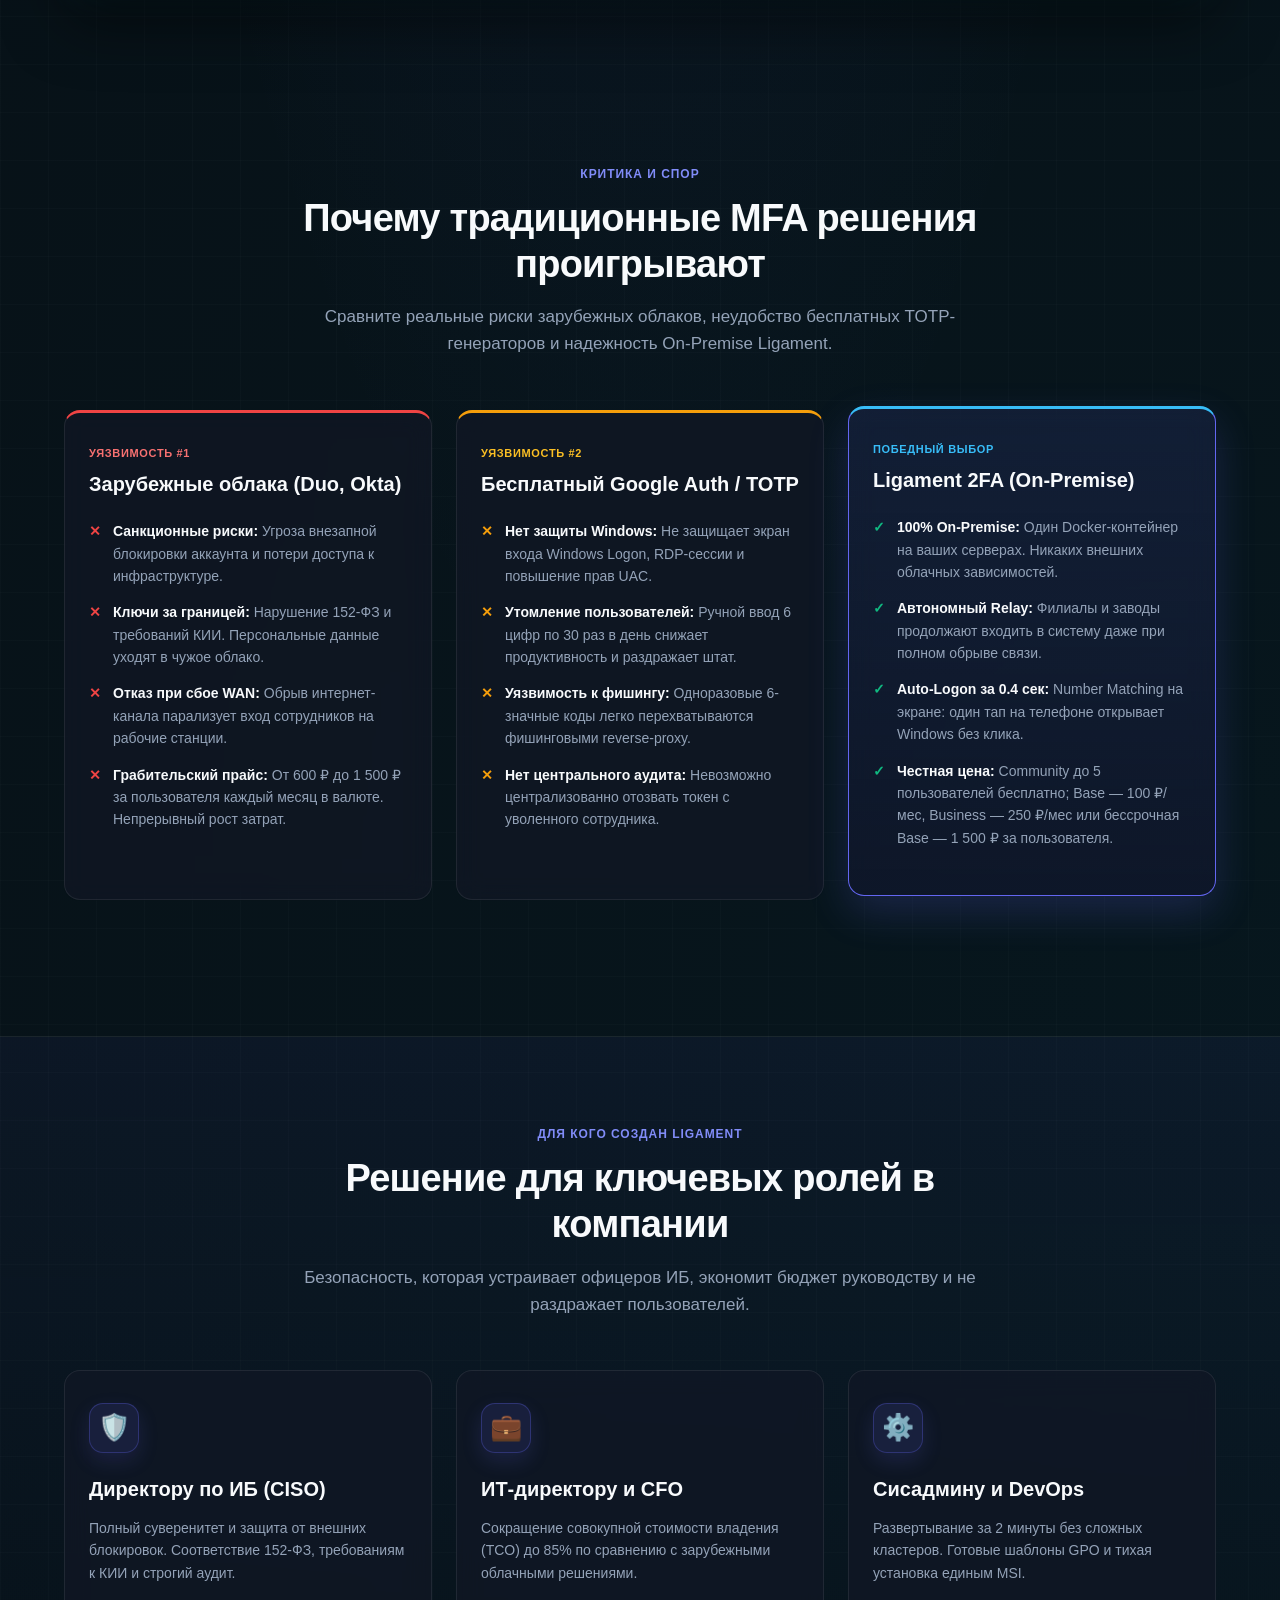
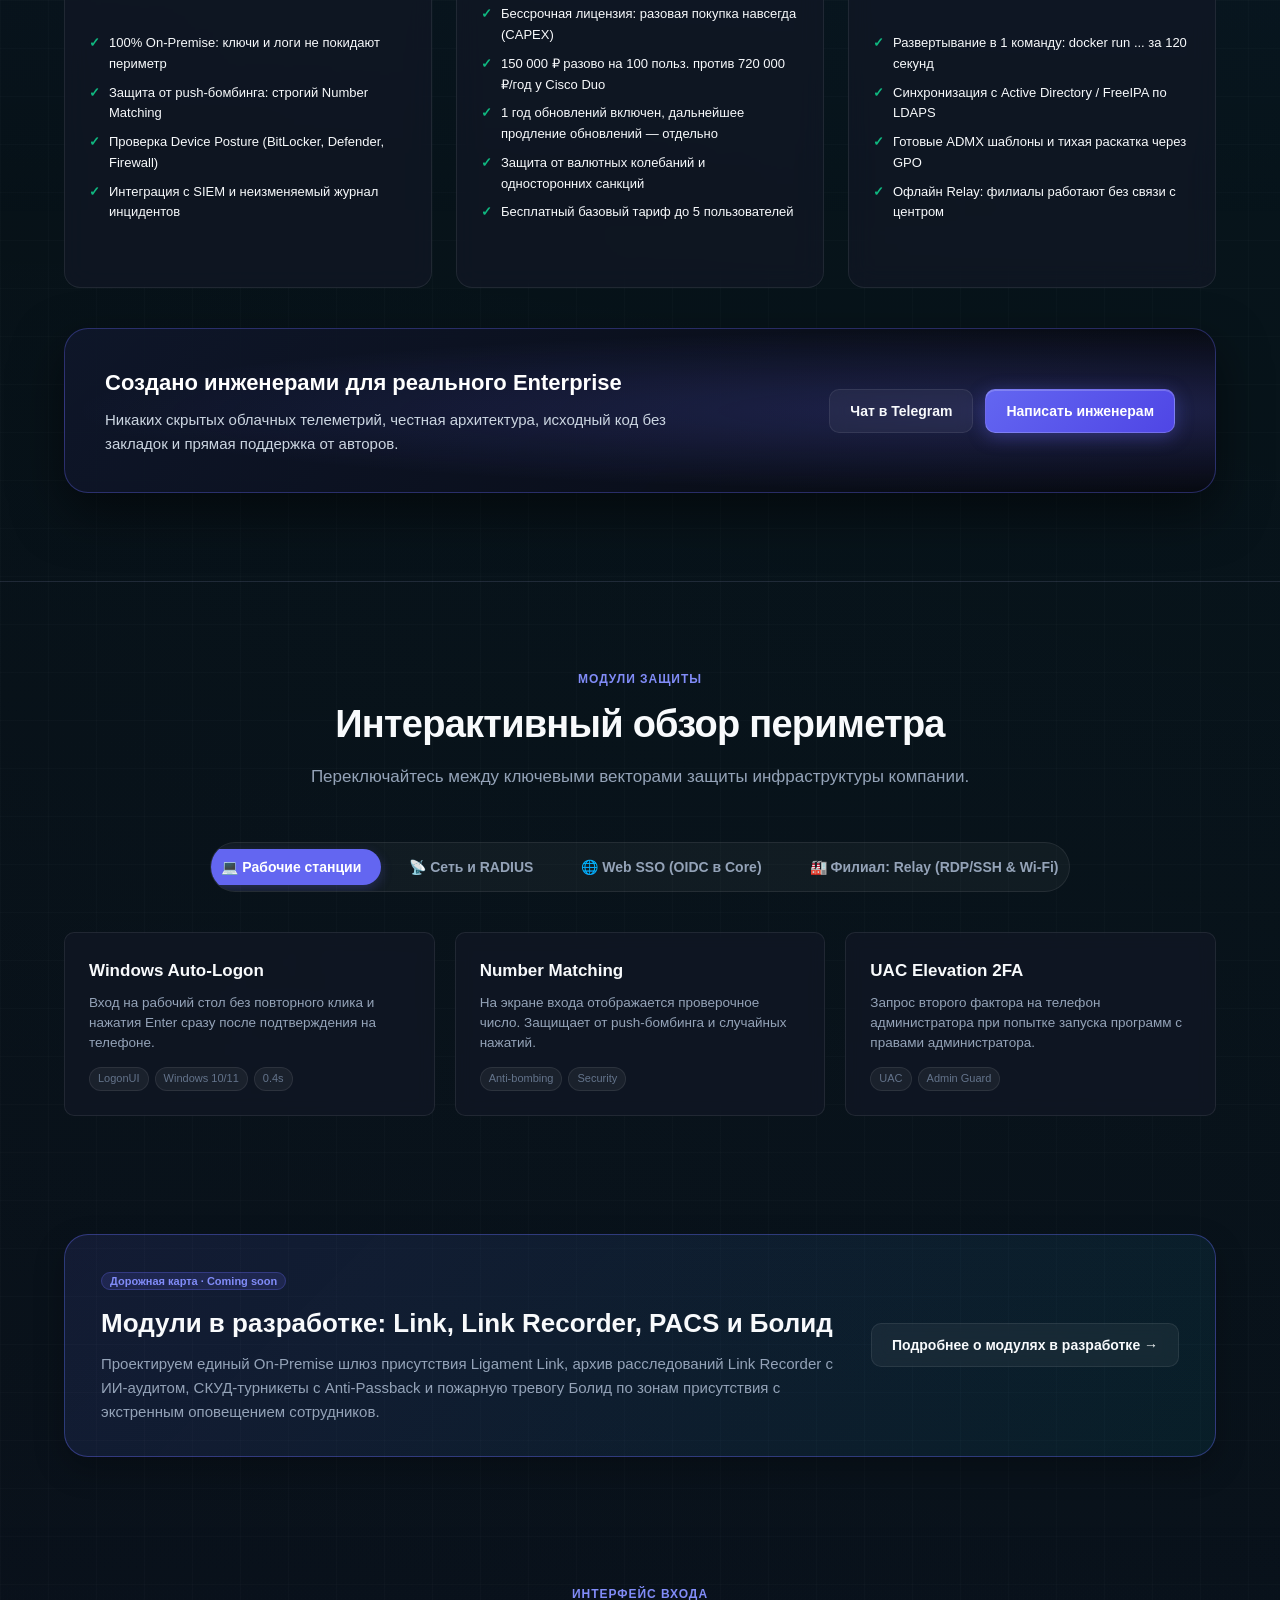
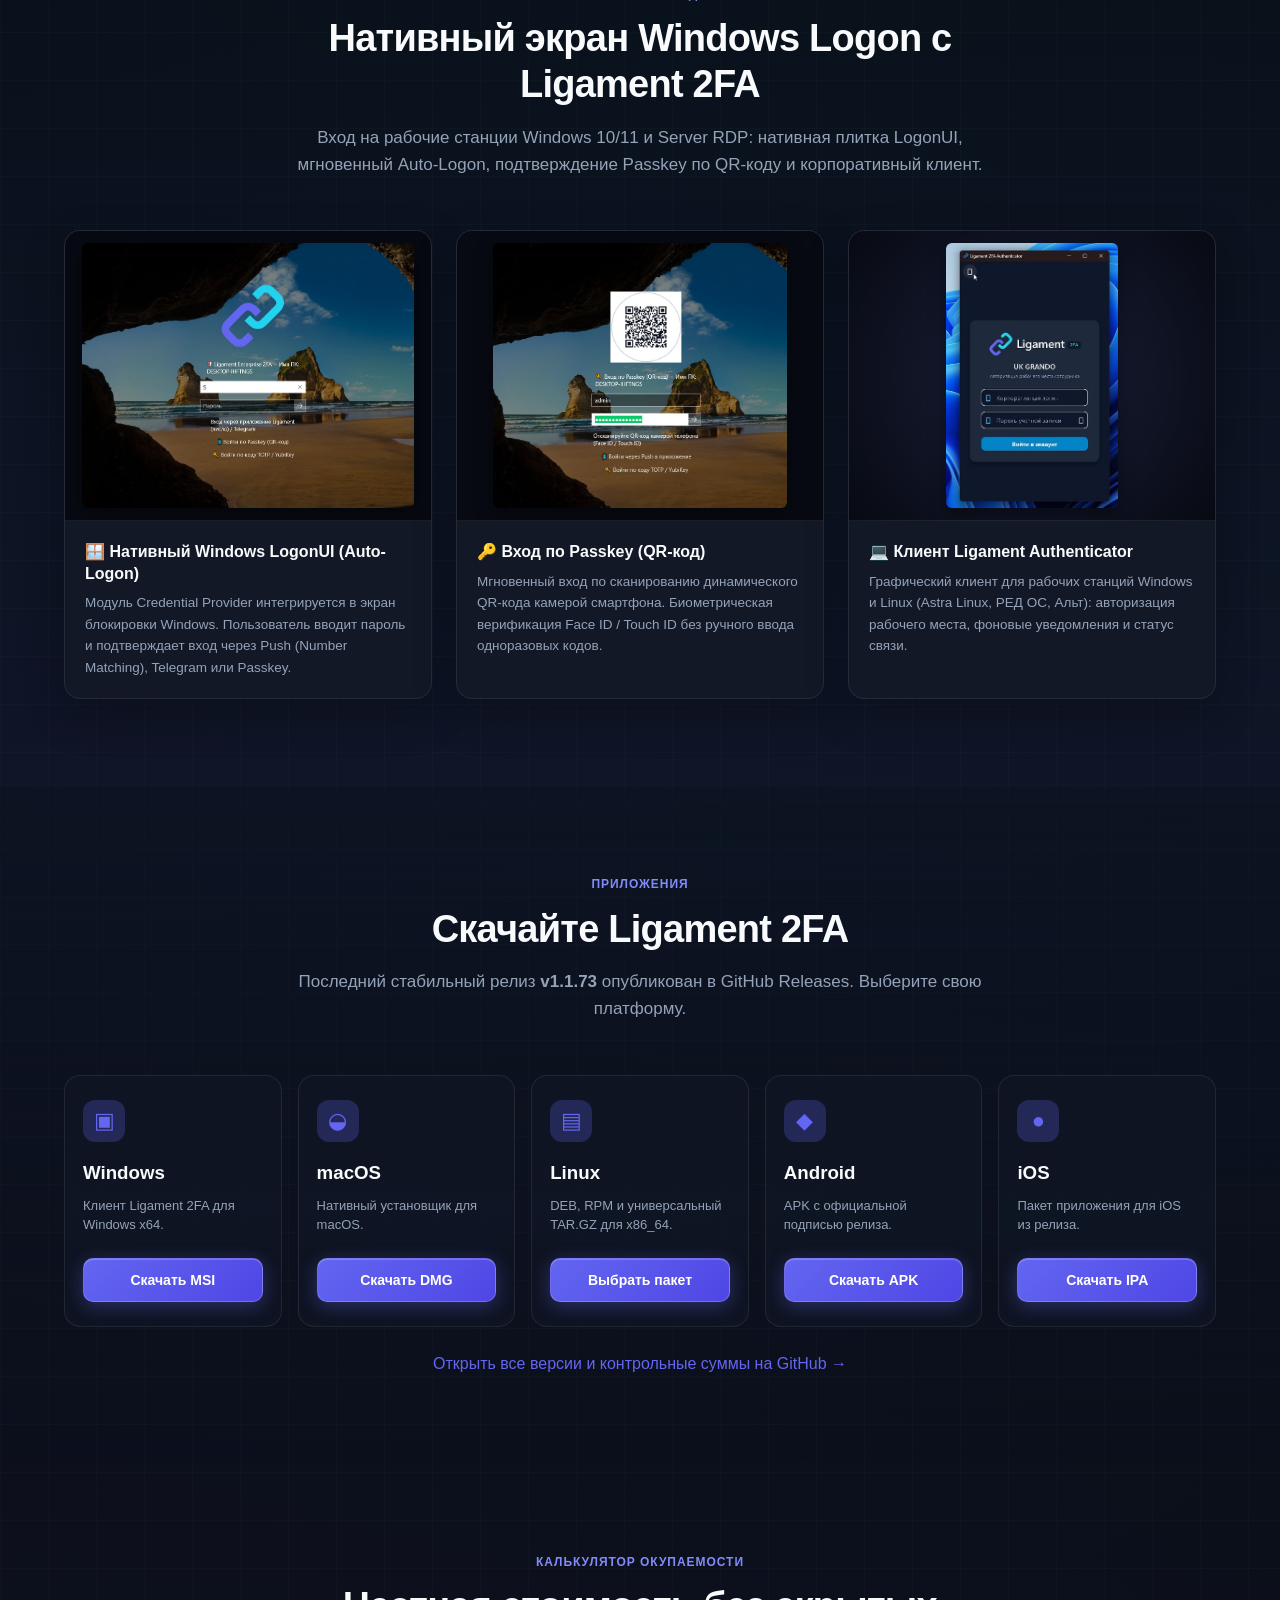
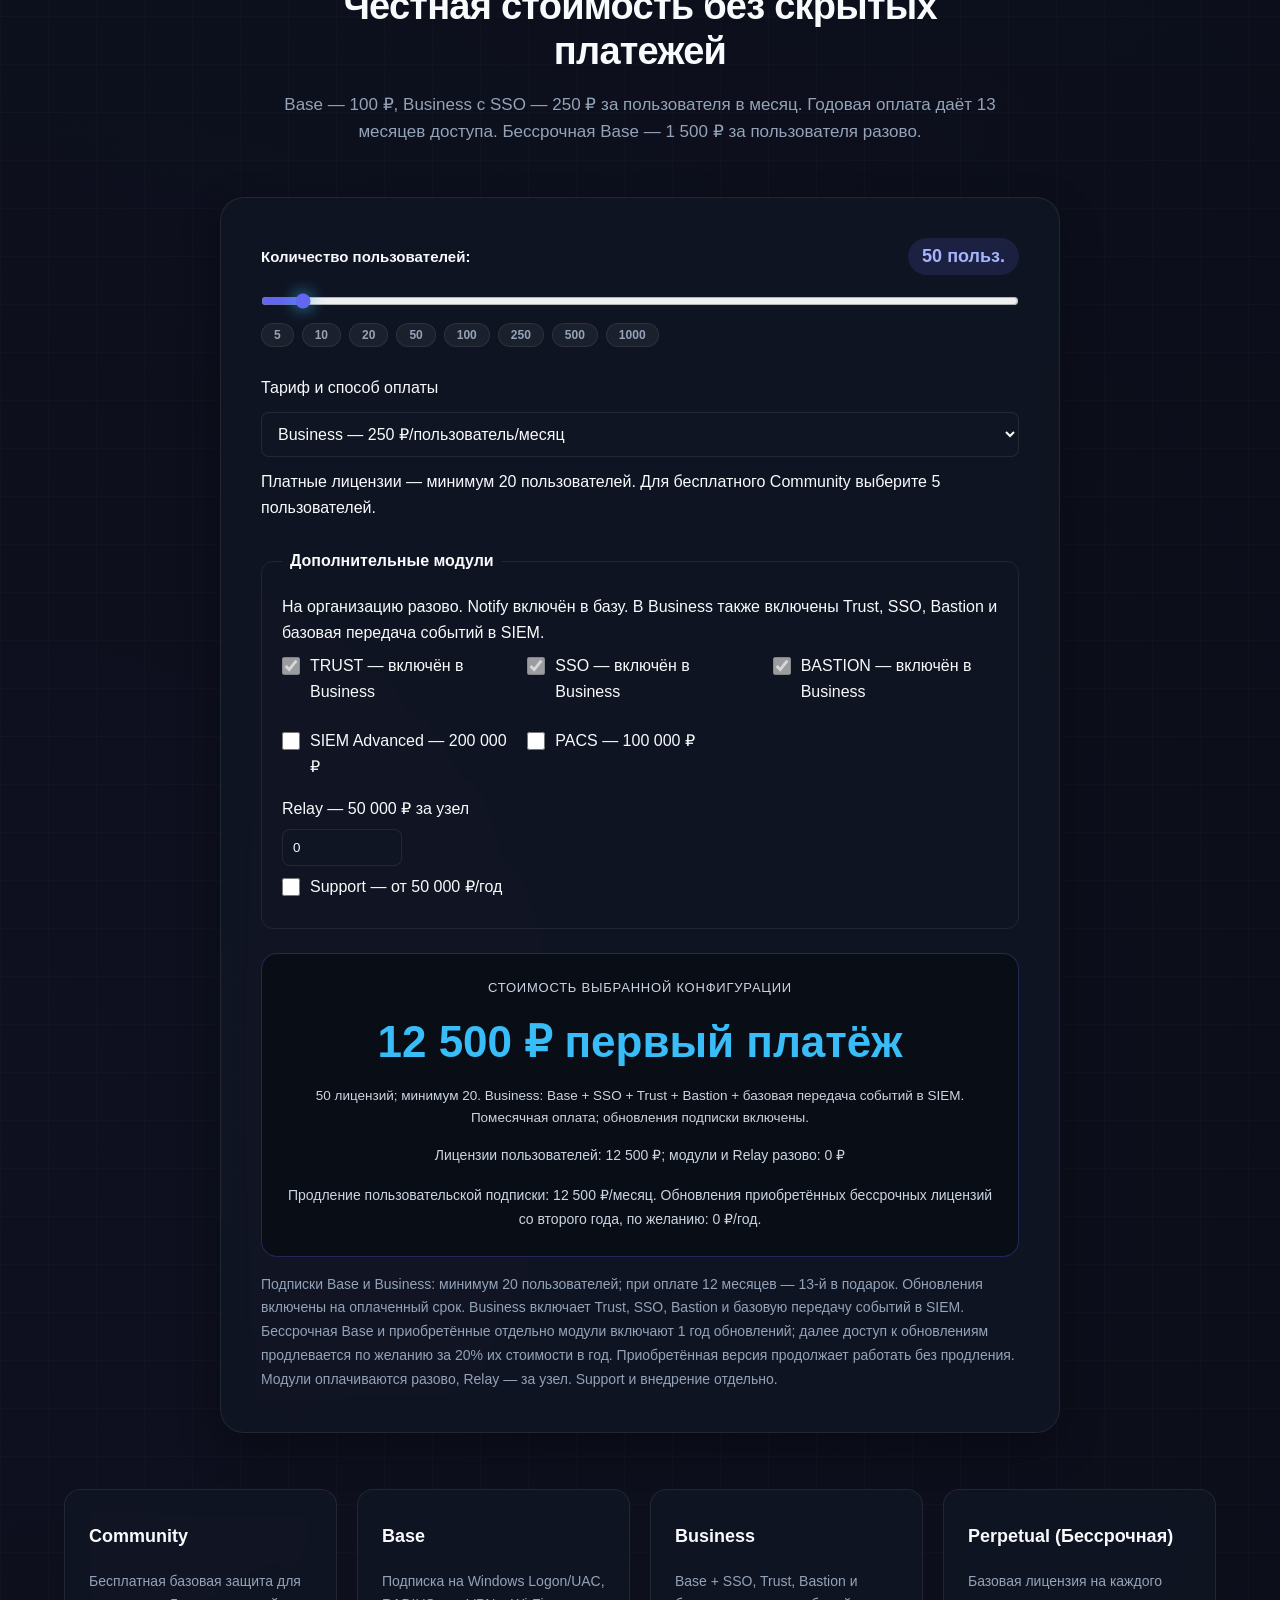
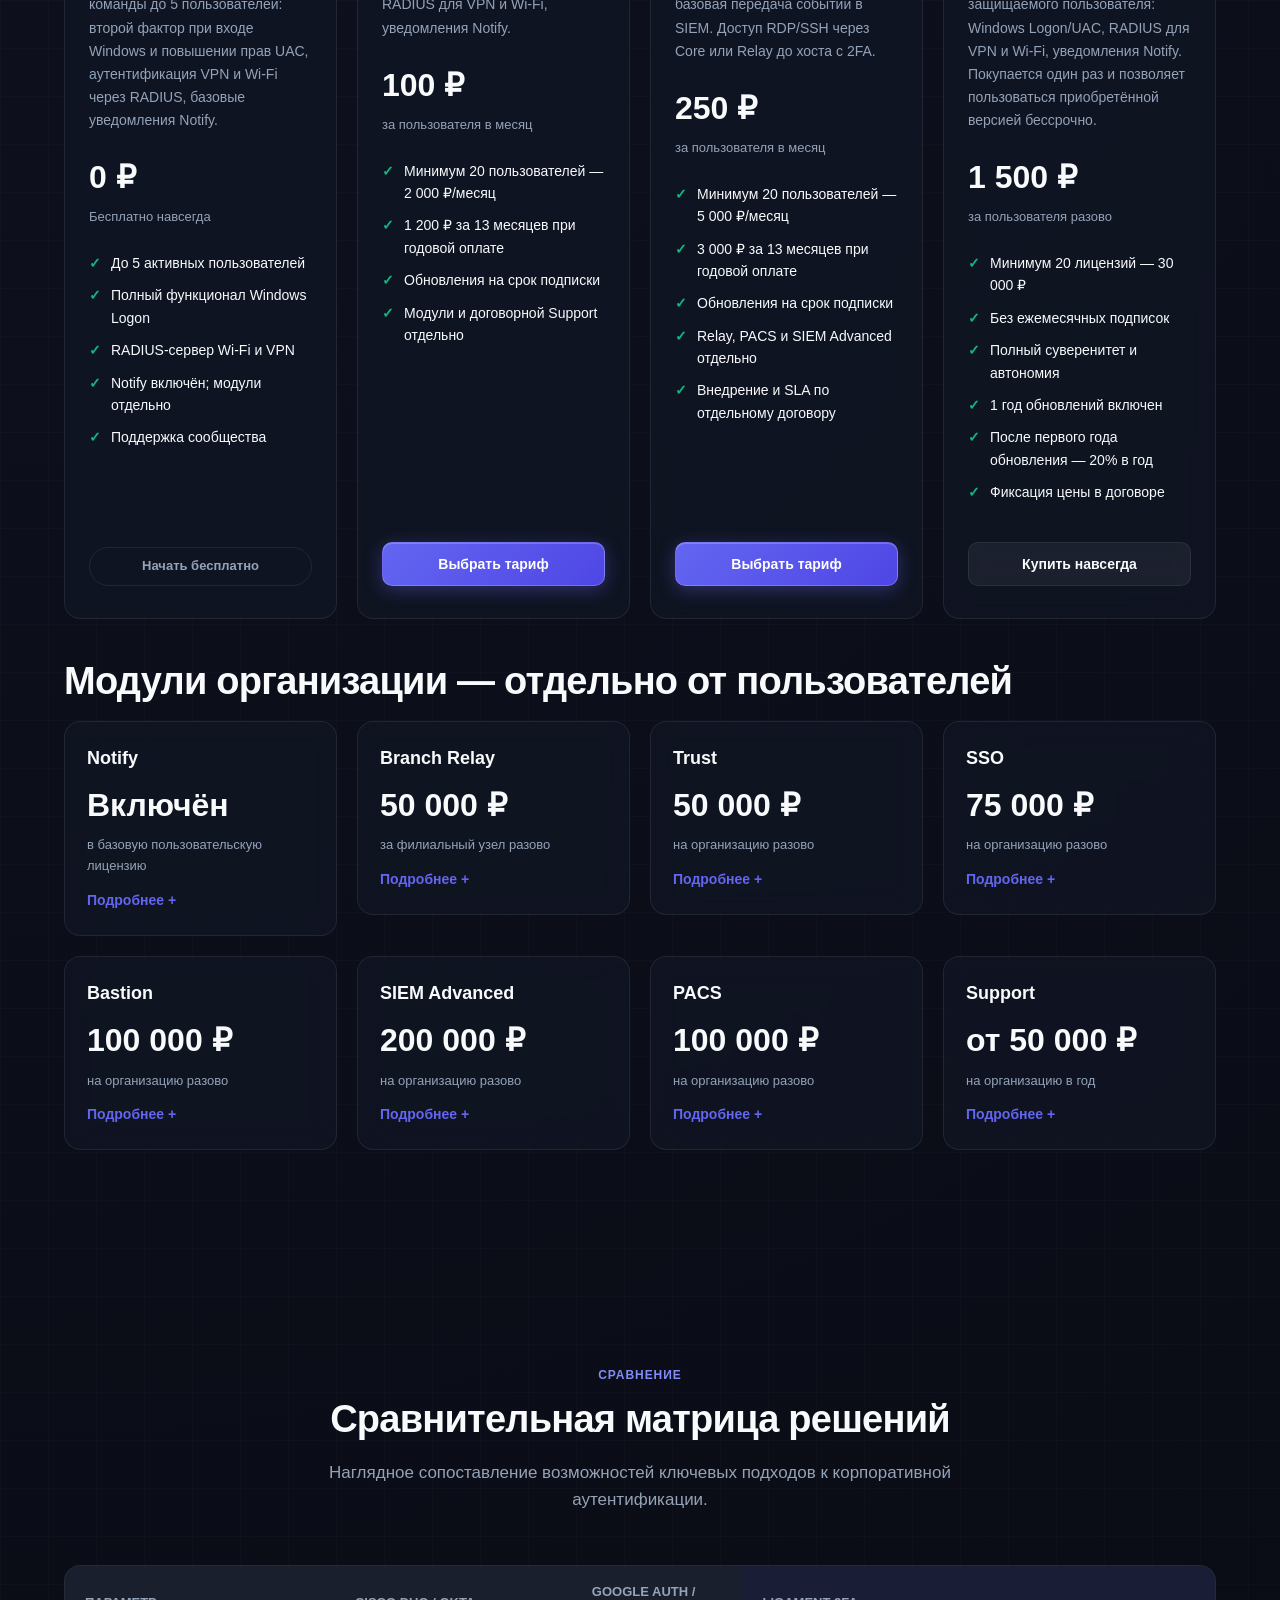
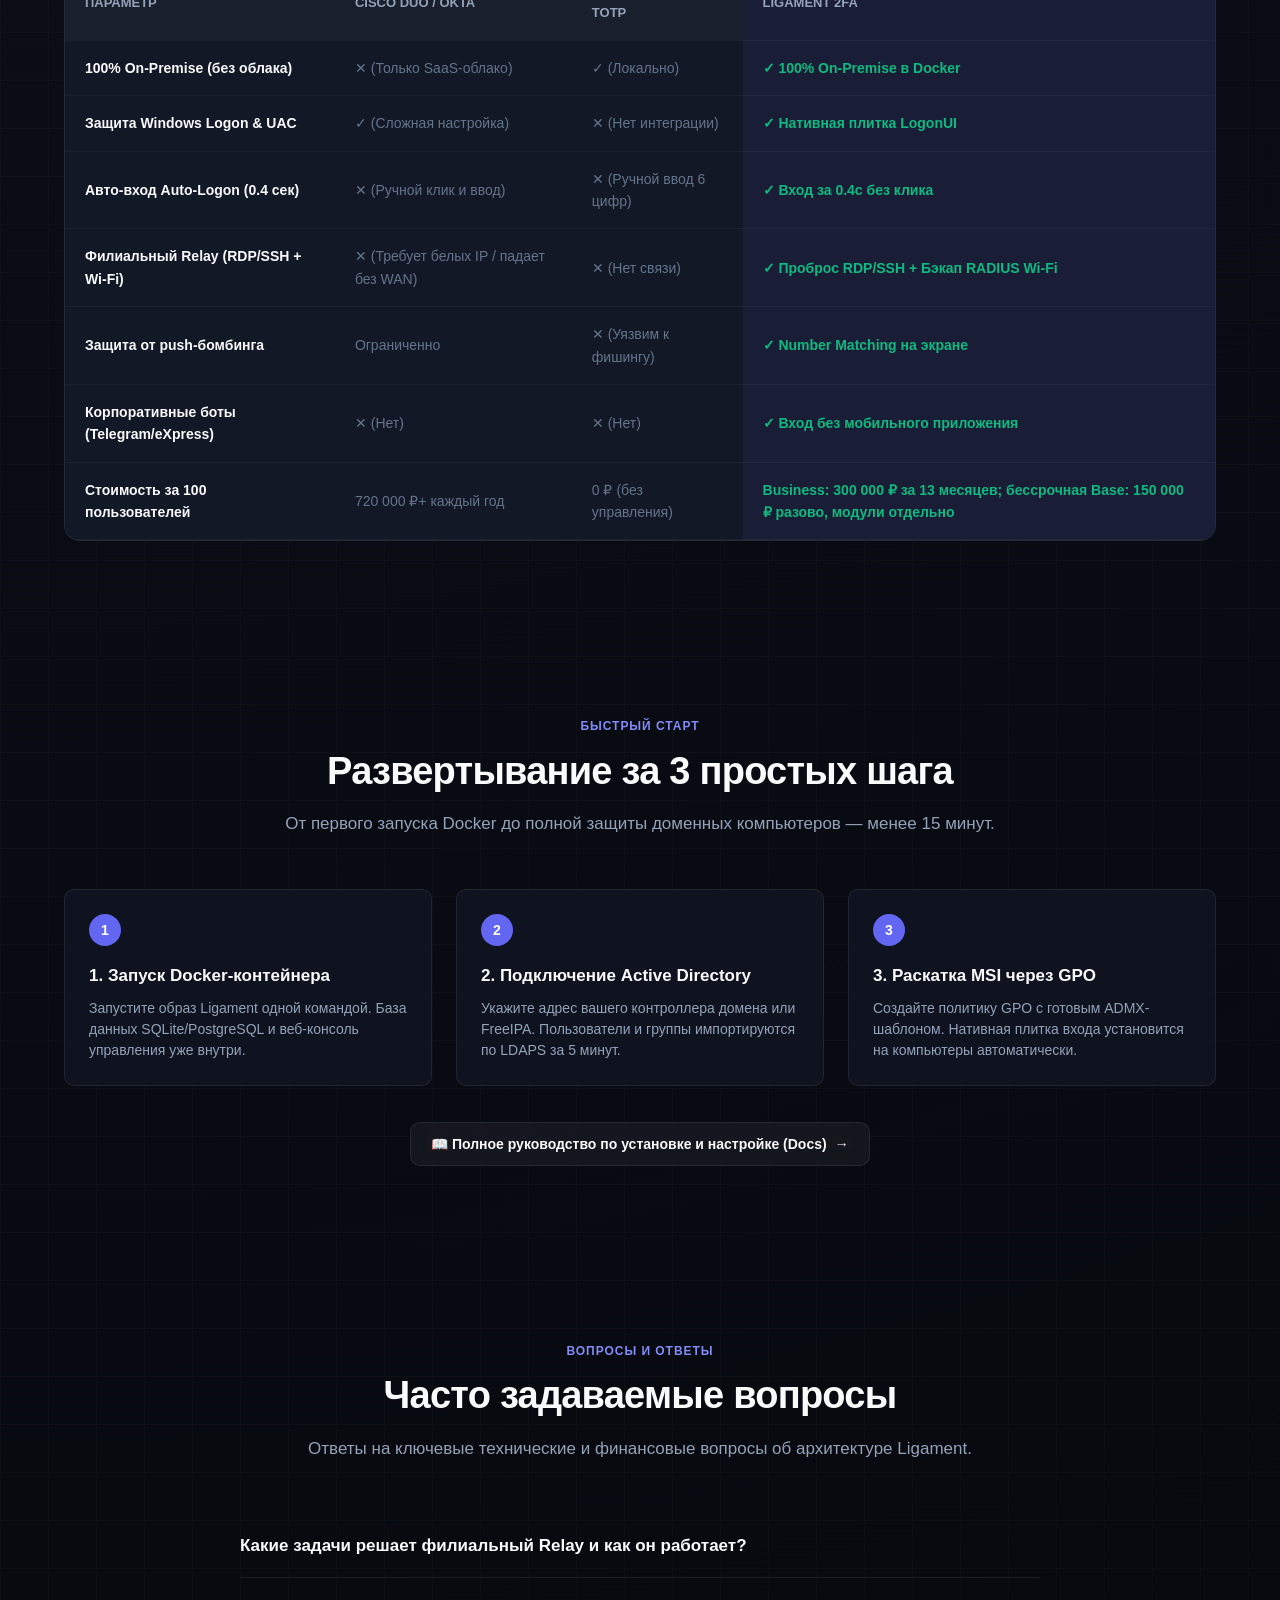
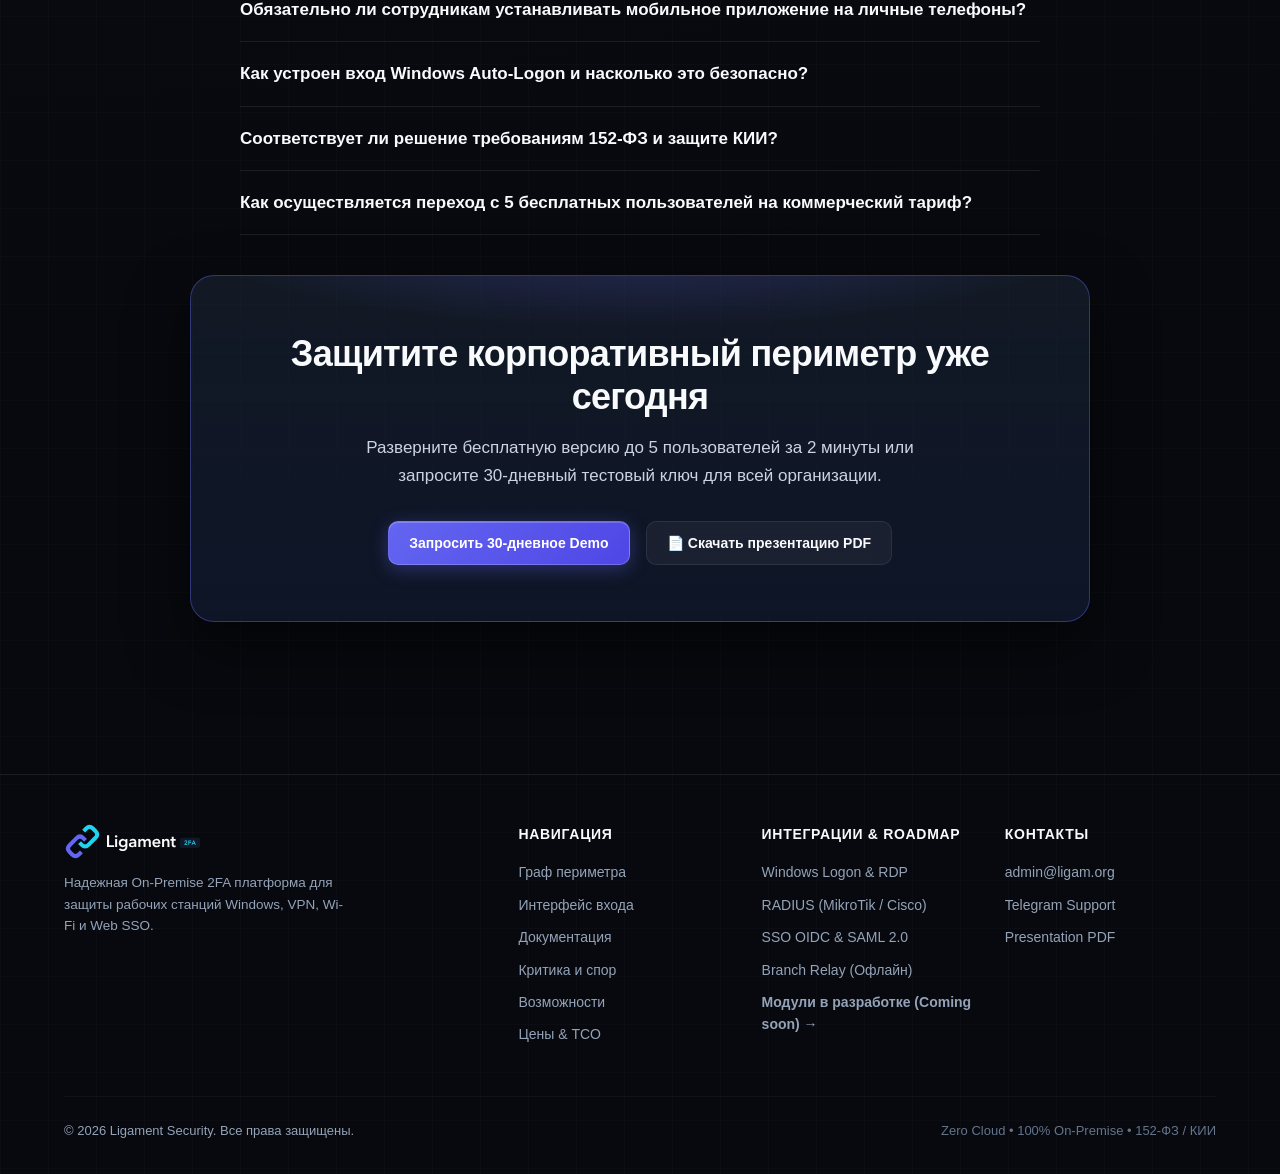
==== commit 27bca837: "fix(cache): bust assets version and disable aggressive caching for css and js" ====
--- a/index.html
+++ b/index.html
@@ -31,7 +31,7 @@
 
   <link rel="icon" type="image/png" href="assets/brand/favicon.png">
   <link rel="icon" type="image/x-icon" href="assets/brand/favicon.ico">
-  <link rel="stylesheet" href="styles.css?v=neural-mesh-1">
+  <link rel="stylesheet" href="styles.css?v=20261028-cyber-3">
 </head>
 <body>
   <canvas id="bg-neural-canvas" class="bg-neural-canvas" aria-hidden="true"></canvas>
@@ -804,6 +804,6 @@
     </div>
   </footer>
 
-  <script src="site.js?v=neural-mesh-1"></script>
+  <script src="site.js?v=20261028-cyber-3"></script>
 </body>
 </html>
